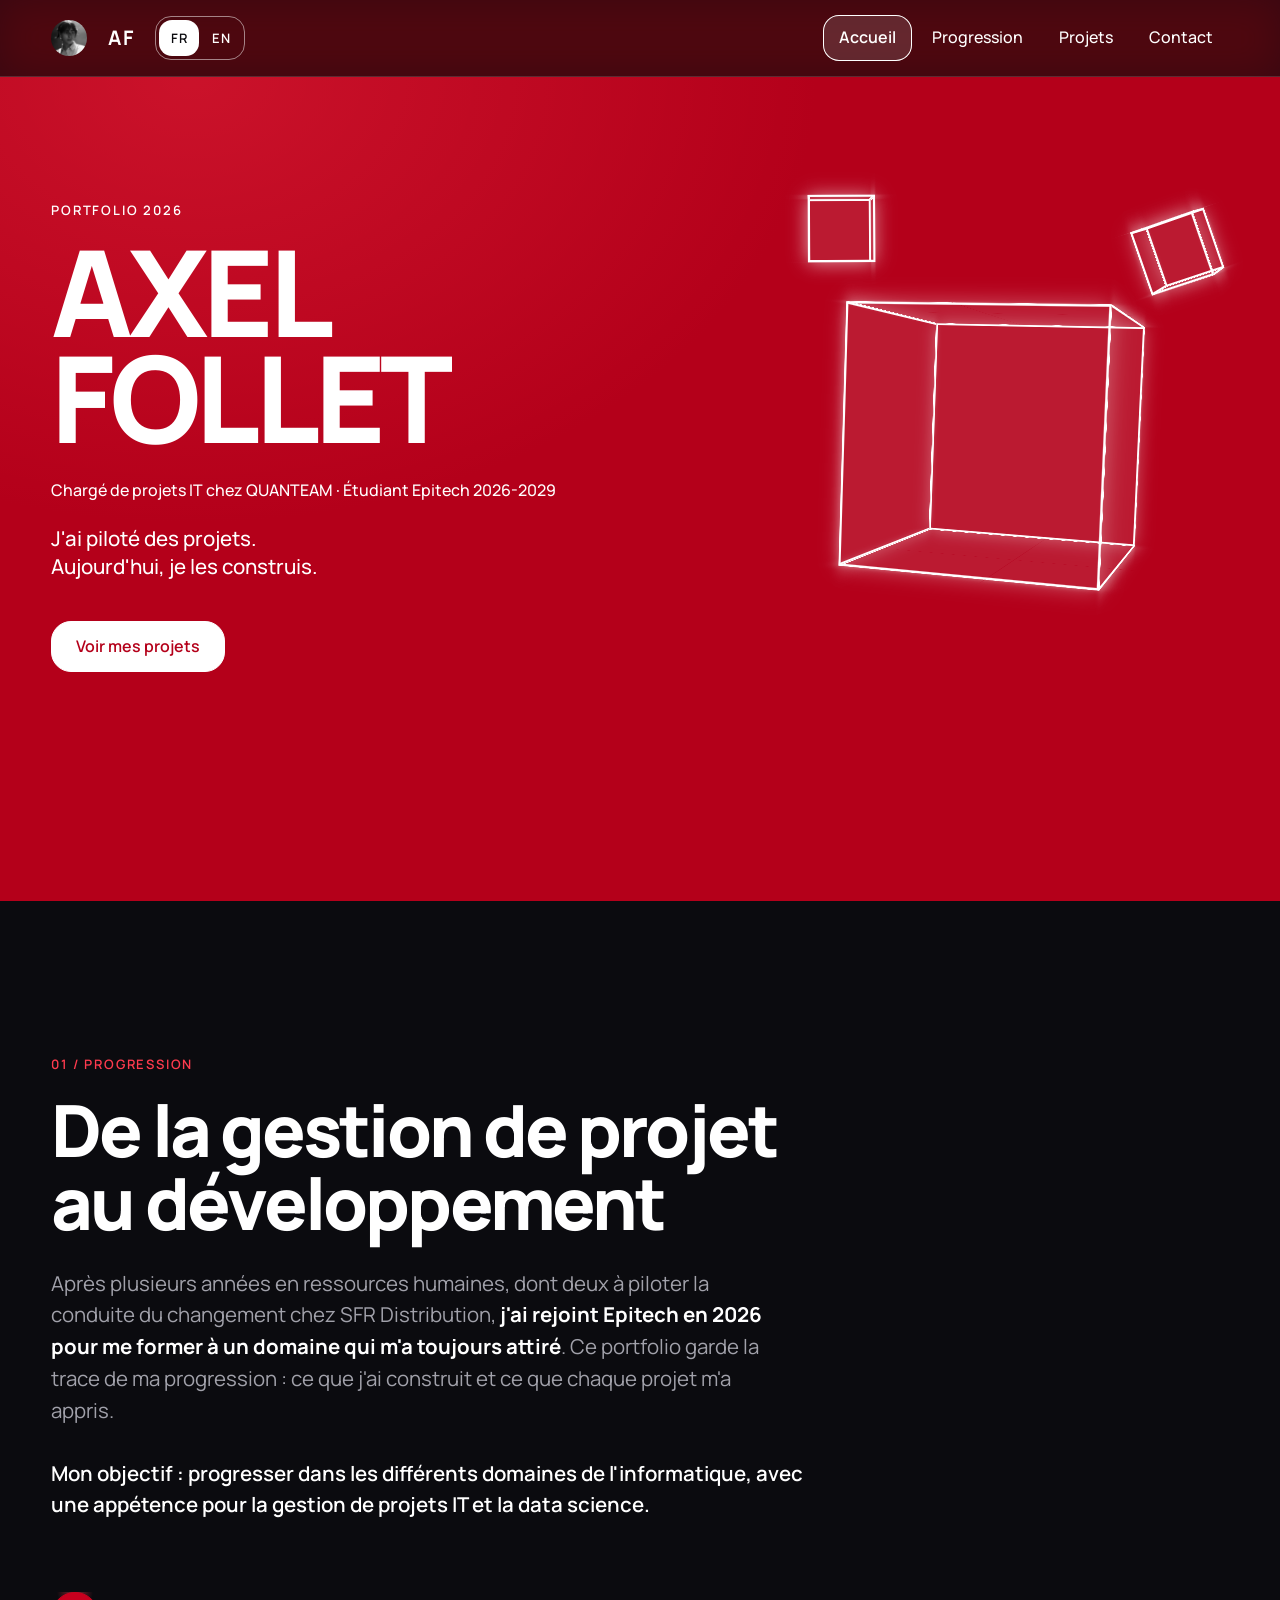
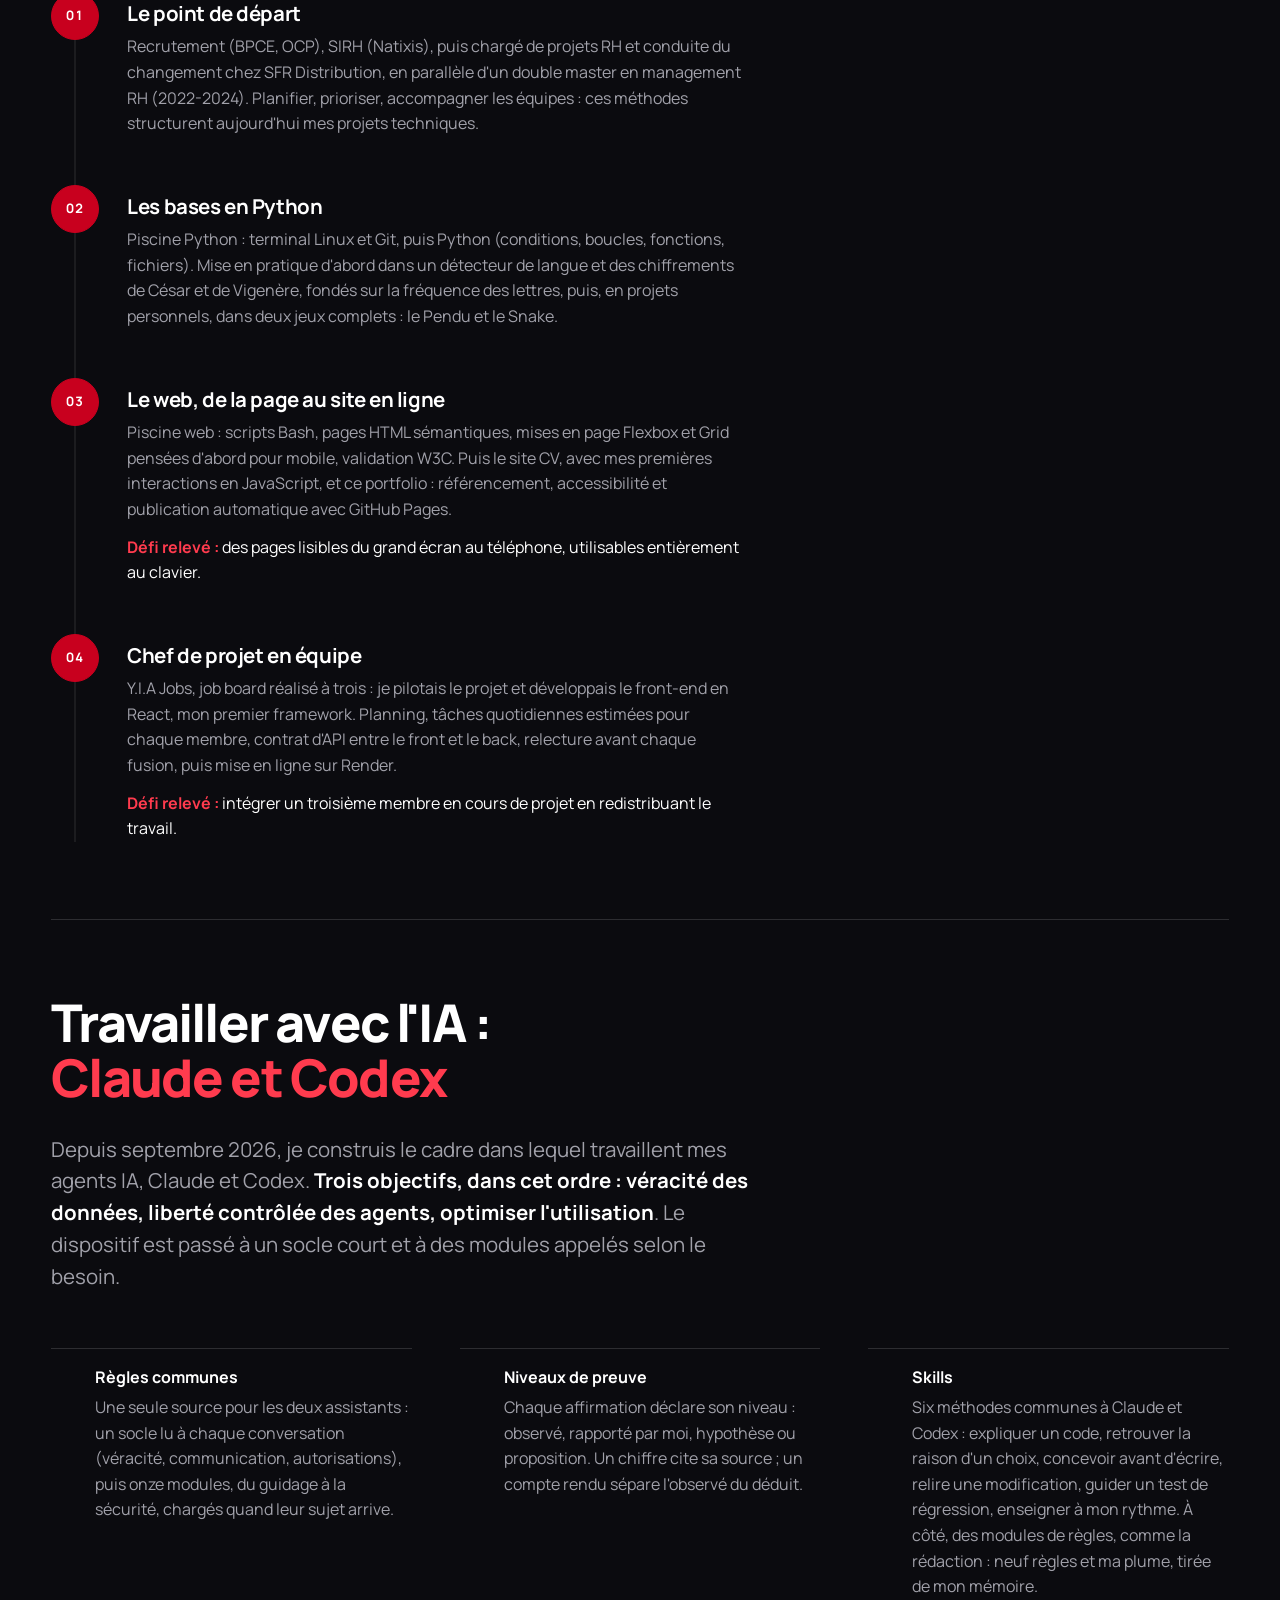
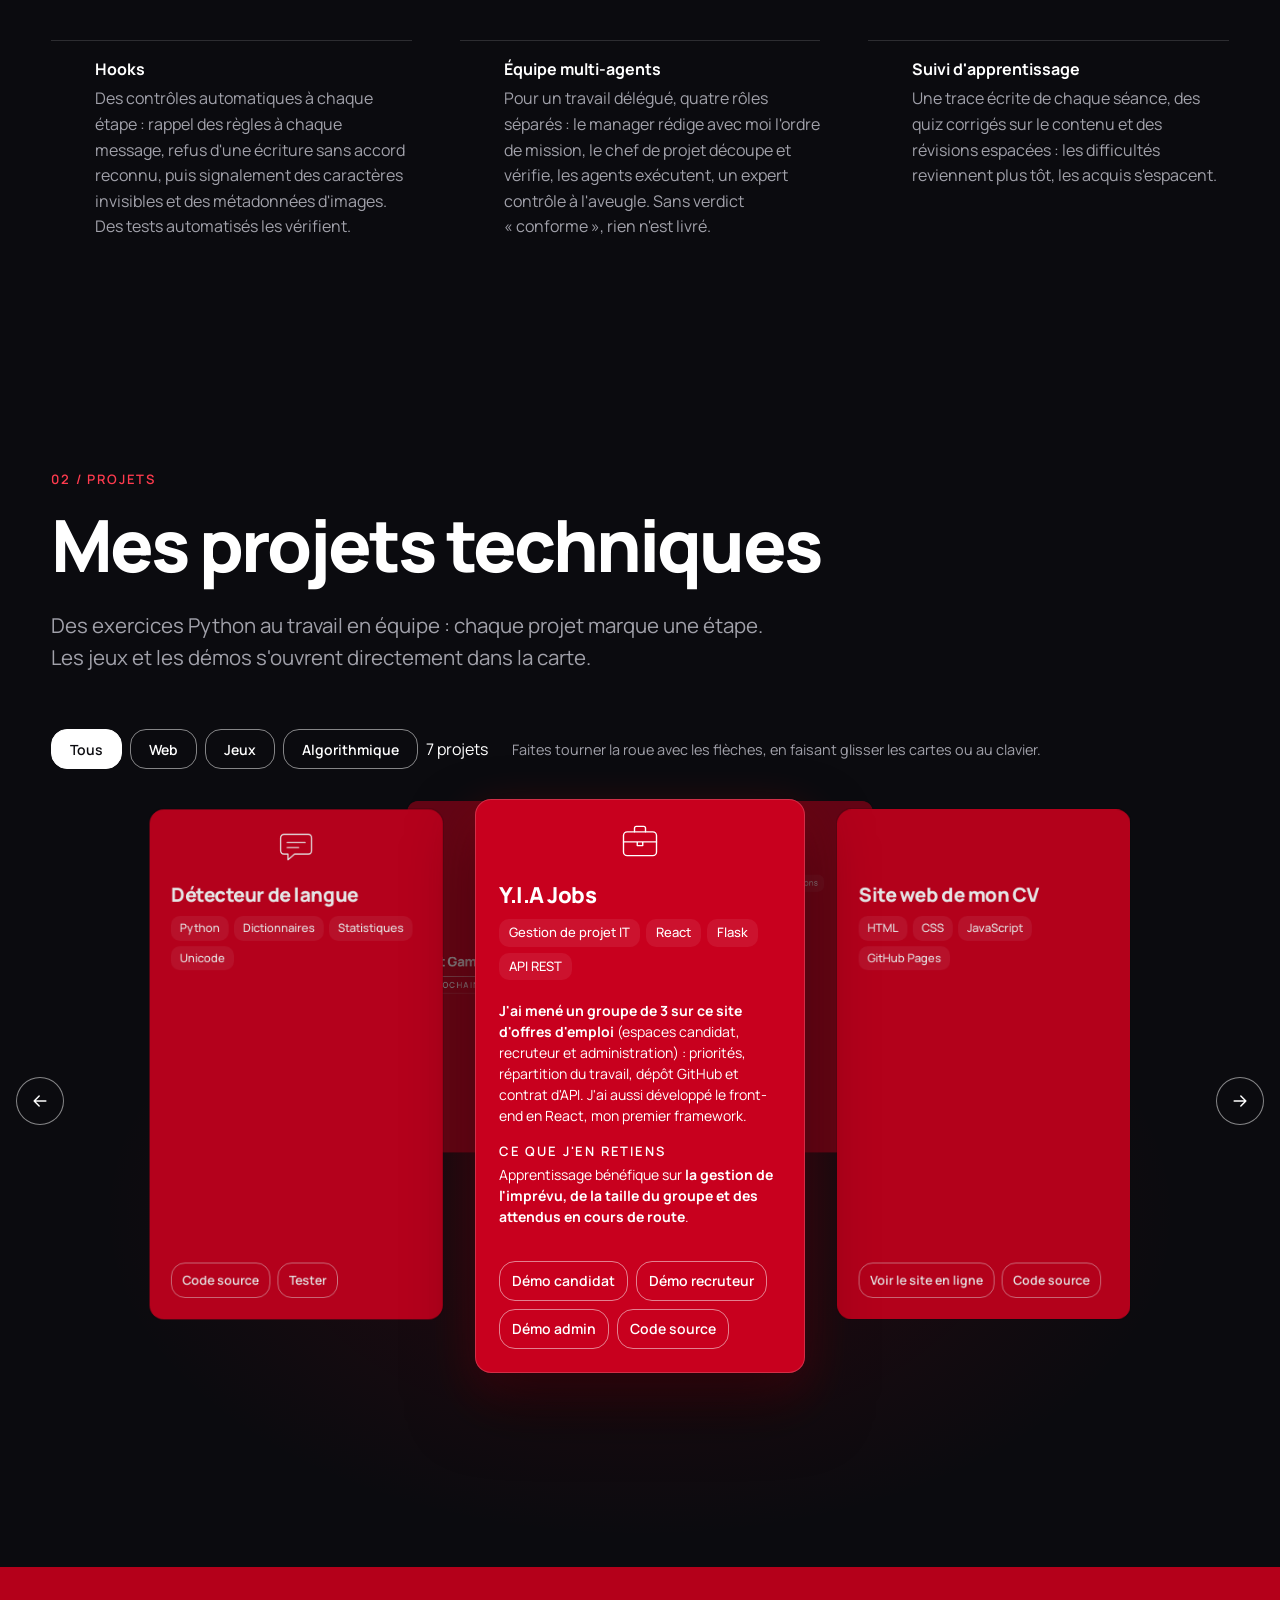
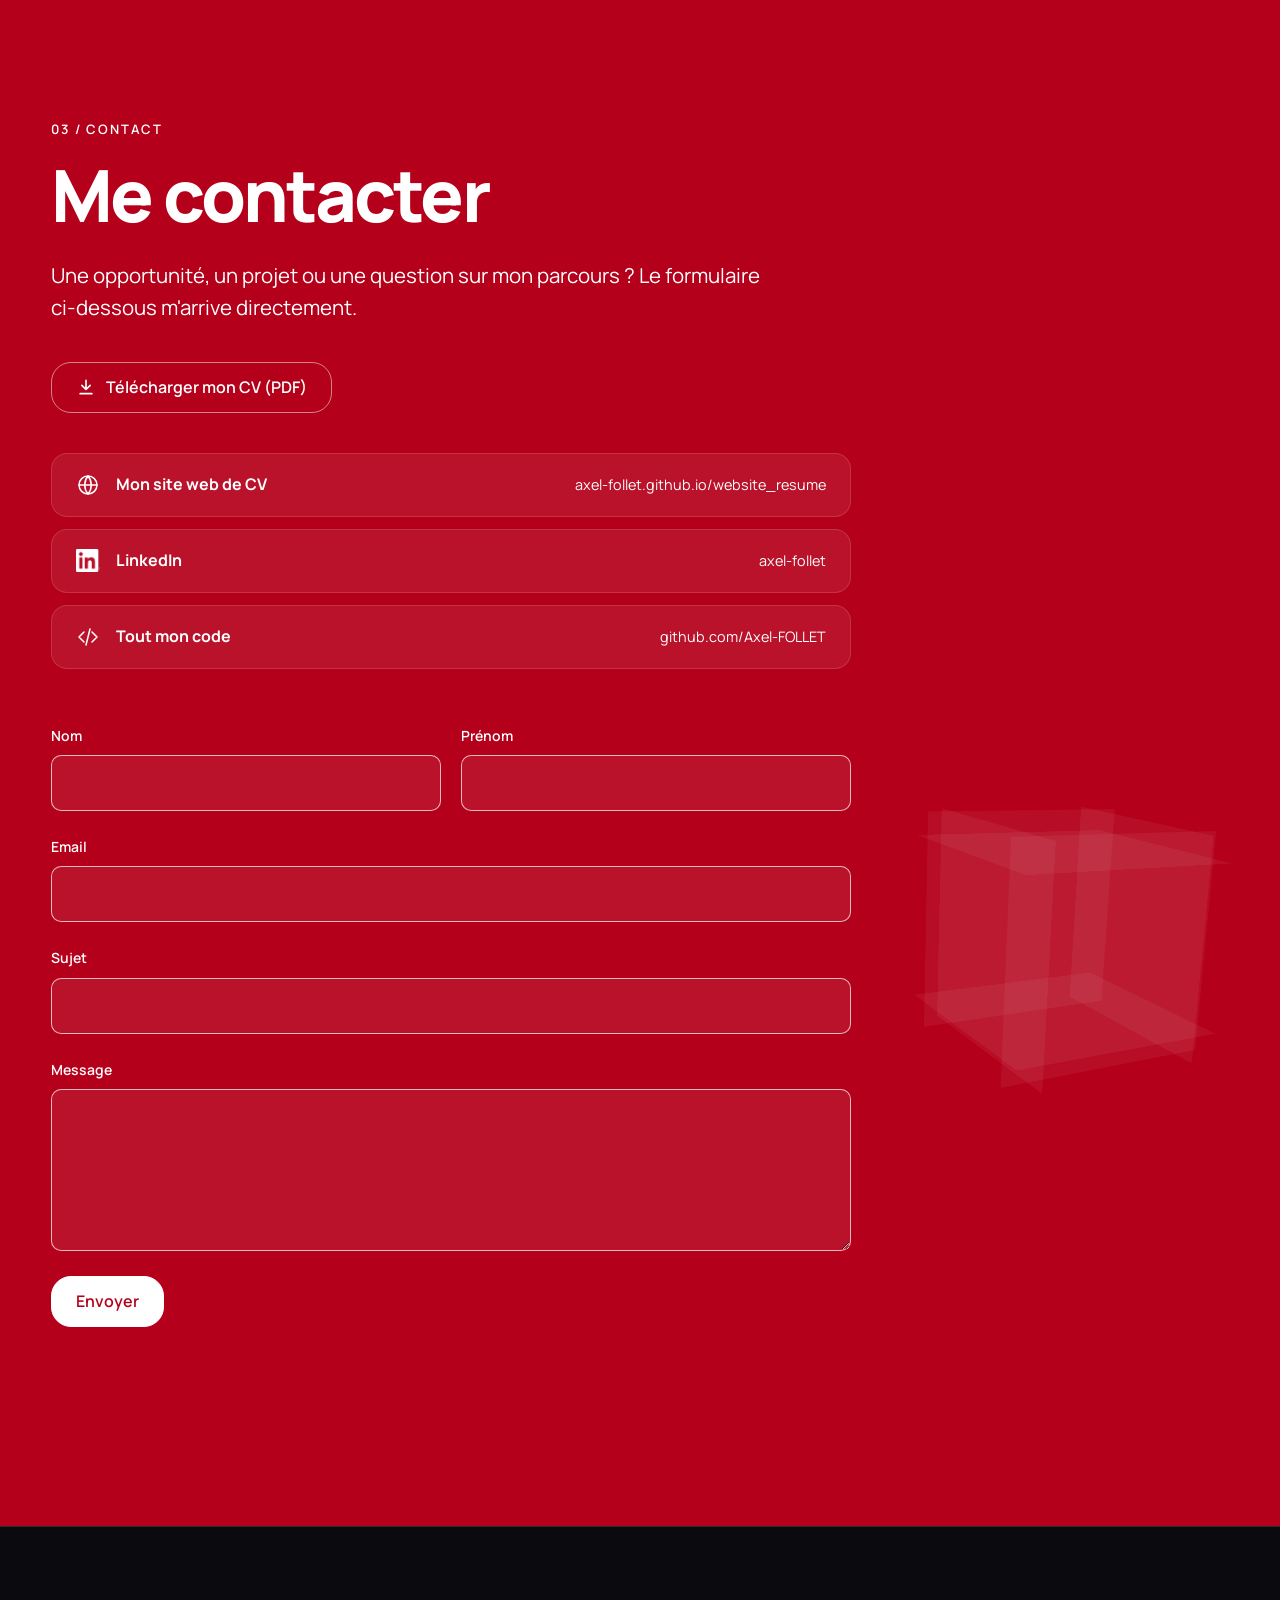
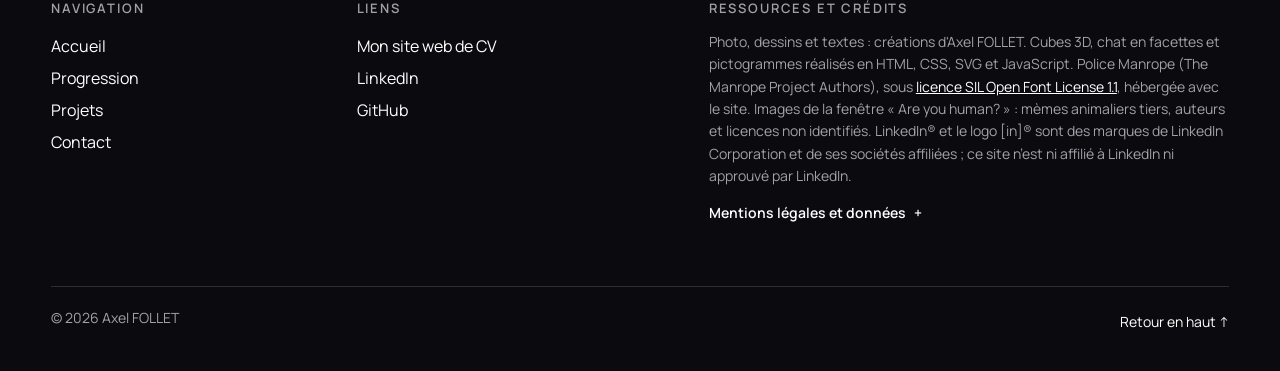
==== index.html @ 0bdb8372 "portfolio v3.0" ====
<!doctype html>
<html lang="fr">

<head>
    <meta charset="UTF-8">
    <meta name="viewport" content="width=device-width, initial-scale=1.0">

    <title>Axel FOLLET — Chargé de projets IT | Portfolio</title>
    <meta name="description" content="Portfolio d'Axel FOLLET : parcours et progression, projets web, Python et IA, du pilotage de projets RH à l'informatique.">
    <meta name="author" content="Axel FOLLET">
    <link rel="icon" href="assets/images/favicon.svg" type="image/svg+xml">

    <!-- Référencement : page canonique et version dans l'autre langue -->
    <link rel="canonical" href="https://axel-follet.github.io/portfolio/index.html">
    <link rel="alternate" hreflang="fr" href="https://axel-follet.github.io/portfolio/index.html">
    <link rel="alternate" hreflang="en" href="https://axel-follet.github.io/portfolio/index-en.html">
    <link rel="alternate" hreflang="x-default" href="https://axel-follet.github.io/portfolio/index.html">

    <!-- Aperçu lors du partage du lien -->
    <meta property="og:type" content="website">
    <meta property="og:locale" content="fr_FR">
    <meta property="og:locale:alternate" content="en_GB">
    <meta property="og:title" content="Axel FOLLET — Chargé de projets IT | Portfolio">
    <meta property="og:description" content="Portfolio d'Axel FOLLET : parcours et progression, projets web, Python et IA, du pilotage de projets RH à l'informatique.">
    <meta property="og:url" content="https://axel-follet.github.io/portfolio/index.html">
    <meta property="og:image" content="https://axel-follet.github.io/portfolio/assets/images/share.png">
    <meta property="og:image:width" content="1200">
    <meta property="og:image:height" content="630">
    <meta property="og:image:alt" content="Portfolio d'Axel FOLLET : J'ai piloté des projets. Aujourd'hui, je les construis.">
    <meta name="twitter:card" content="summary_large_image">

    <!-- Police chargée dès le début : le texte s'affiche sans changer de police -->
    <link rel="preload" href="assets/fonts/manrope-latin.woff2" as="font" type="font/woff2" crossorigin>

    <!-- Versions CSS : recharge les styles modifiés après publication. -->
    <link rel="stylesheet" href="css/base.css?v=d128e4aae9d1">
    <link rel="stylesheet" href="css/navigation.css?v=2cafec23310e">
    <link rel="stylesheet" href="css/sections.css?v=56ab01a1de2c">
    <link rel="stylesheet" href="css/buttons.css?v=48b832948220">
    <link rel="stylesheet" href="css/home.css?v=95509b08fd6b">
    <link rel="stylesheet" href="css/cubes.css?v=cde2ce89c339">
    <link rel="stylesheet" href="css/projects.css?v=9bc44baaa8b8">
    <link rel="stylesheet" href="css/career.css?v=3ec9e270a47f">
    <link rel="stylesheet" href="css/contact.css?v=e16e9e6b606c">
    <link rel="stylesheet" href="css/footer.css?v=cd8a787b00be">
    <link rel="stylesheet" href="css/responsive.css?v=843c3a644ab2">
    <link rel="stylesheet" href="css/human-check.css?v=ea8044b8f736">
    <!-- blocking="render" : la page ne s'affiche qu'une fois le script exécuté, cubes compris.
         Le fondu entre pages part ainsi d'une page complète au lieu de la voir se construire. -->
    <!-- Modules importés par main.js, demandés tous ensemble : sans cette liste, le navigateur les découvre
         niveau par niveau (main.js, puis ses imports, puis les leurs) et l'affichage attend d'autant plus. -->
    <link rel="modulepreload" href="js/modules/navigation.js">
    <link rel="modulepreload" href="js/modules/navigation-menu.js">
    <link rel="modulepreload" href="js/modules/reveal.js">
    <link rel="modulepreload" href="js/modules/contact.js">
    <link rel="modulepreload" href="js/modules/human-check.js">
    <link rel="modulepreload" href="js/modules/cubes/init-cubes.js">
    <link rel="modulepreload" href="js/modules/cubes/create-cube.js">
    <link rel="modulepreload" href="js/modules/cubes/update-cube.js">
    <link rel="modulepreload" href="js/modules/cubes/drag-cube.js">
    <link rel="modulepreload" href="js/modules/cat.js">
    <link rel="modulepreload" href="js/modules/timeline.js">
    <link rel="modulepreload" href="js/modules/project-showcase.js">
    <link rel="modulepreload" href="js/modules/project-filter.js">
    <link rel="modulepreload" href="js/modules/project-demos.js">
    <link rel="modulepreload" href="js/tools/language-detector.js">
    <link rel="modulepreload" href="js/tools/ciphers.js">
    <link rel="modulepreload" href="js/tools/letter-frequencies.js">
    <script type="module" src="js/main.js" blocking="render"></script>
    <script type="application/ld+json">
    {
        "@context": "https://schema.org",
        "@type": "Person",
        "name": "Axel FOLLET",
        "jobTitle": "Chargé de projets IT",
        "url": "https://axel-follet.github.io/portfolio/index.html",
        "sameAs": ["https://www.linkedin.com/in/axel-follet/", "https://github.com/Axel-FOLLET"]
    }
    </script>
</head>

<body class="page" id="top">

    <!-- Lien pour aller directement au contenu (clavier) -->
    <a class="skip-link" href="#main">Aller au contenu</a>


    <!-- -------------------- NAVIGATION -------------------- -->

    <header class="header">

        <nav class="header__nav" aria-label="Navigation principale">

            <button
                class="header__toggle"
                id="menu-toggle"
                type="button"
                aria-label="Ouvrir le menu de navigation"
                aria-expanded="false"
                aria-controls="menu-links"
            >
                <span class="header__toggle-icon" aria-hidden="true"><span></span><span></span><span></span></span>
            </button>

            <!-- Identité : photo + initiales + choix langue -->
            <div class="header__identity">

                <span class="header__avatar">
                    <img
                        class="header__photo"
                        src="assets/images/profile-small.png"
                        alt="Photo de profil d'Axel FOLLET" width="80" height="80"
                    >
                </span>

                <a class="header__logo" href="#top">AF</a>

                <!-- Le lien de langue garde la section affichée (navigation.js) -->
                <div class="language-switch" role="group" aria-label="Choisir la langue">
                    <span class="language-switch__option language-switch__option--active" lang="fr" aria-current="true">FR</span>
                    <a class="language-switch__option" href="index-en.html" hreflang="en" lang="en" aria-label="English">EN</a>
                </div>

            </div>


            <!-- Liens vers les sections de la page ; navigation.js marque la section affichée -->
            <span class="header__current">Accueil</span>
            <ul class="header__links" id="menu-links">
                <li>
                    <a class="header__link" href="#home" aria-current="true">Accueil</a>
                </li>
                <li>
                    <a class="header__link" href="#progression">Progression</a>
                </li>
                <li>
                    <a class="header__link" href="#projects">Projets</a>
                </li>
                <li>
                    <a class="header__link" href="#contact">Contact</a>
                </li>
            </ul>

        </nav>

    </header>


    <!-- -------------------- CONTENU PRINCIPAL -------------------- -->

    <main id="main">

        <!-- -------------------- ACCUEIL (rouge) -------------------- -->

        <section class="hero" id="home">

            <div class="hero__text">

                <p class="section__eyebrow">Portfolio 2026</p>

                <h1 class="hero__title">
                    Axel<br>
                    FOLLET
                </h1>

                <p class="hero__role">Chargé de projets IT chez QUANTEAM · Étudiant Epitech 2026-2029</p>

                <!-- Phrase d'accroche -->
                <p class="hero__catchphrase">
                    J'ai piloté des projets. Aujourd'hui, je les construis.
                </p>

                <div class="button-group">
                    <a class="button button--primary" href="#projects">Voir mes projets</a>
                </div>

            </div>


            <!-- Cubes décoratifs : on peut les faire tourner à la souris ou au doigt, ils restent hors du parcours clavier -->
            <div class="hero__visual" aria-hidden="true">
                <span class="cube cube--huge cube--white cube--hero" data-speed="14" data-phase="60"></span>
                <span class="cube cube--small cube--white cube--pos-1" data-speed="21" data-phase="70"></span>
                <span class="cube cube--small cube--white cube--pos-2" data-speed="18" data-phase="150"></span>
            </div>

        </section>


        <!-- -------------------- PROGRESSION (quasi-noir) -------------------- -->

        <section class="section section--dark" id="progression" aria-labelledby="progression-title">

            <p class="section__eyebrow">01 / Progression</p>

            <h2 class="section__title" id="progression-title">De la gestion de projet au développement</h2>

            <p class="section__intro">
                Après plusieurs années en ressources humaines, dont deux à piloter la conduite du changement chez SFR Distribution, <strong>j'ai rejoint Epitech en 2026 pour me former à un domaine qui m'a toujours attiré</strong>. Ce portfolio garde la trace de ma progression&nbsp;: ce que j'ai construit et ce que chaque projet m'a appris.
            </p>

            <p class="career__goal">
                Mon objectif&nbsp;: progresser dans les différents domaines de l'informatique, avec une appétence pour la gestion de projets IT et la data science.
            </p>

            <ol class="timeline">
                <li class="timeline__step">
                    <span class="timeline__number" aria-hidden="true">01</span>
                    <div class="timeline__content">
                        <h3 class="timeline__title">Le point de départ</h3>
                        <p class="timeline__text">Recrutement (BPCE, OCP), SIRH (Natixis), puis chargé de projets RH et conduite du changement chez SFR Distribution, en parallèle d'un double master en management RH (2022-2024). Planifier, prioriser, accompagner les équipes&nbsp;: ces méthodes structurent aujourd'hui mes projets techniques.</p>
                    </div>
                </li>
                <li class="timeline__step">
                    <span class="timeline__number" aria-hidden="true">02</span>
                    <div class="timeline__content">
                        <h3 class="timeline__title">Les bases en Python</h3>
                        <p class="timeline__text">Piscine Python&nbsp;: terminal Linux et Git, puis Python (conditions, boucles, fonctions, fichiers). Mise en pratique d'abord dans un détecteur de langue et des chiffrements de César et de Vigenère, fondés sur la fréquence des lettres, puis, en projets personnels, dans deux jeux complets&nbsp;: le Pendu et le Snake.</p>
                    </div>
                </li>
                <li class="timeline__step">
                    <span class="timeline__number" aria-hidden="true">03</span>
                    <div class="timeline__content">
                        <h3 class="timeline__title">Le web, de la page au site en ligne</h3>
                        <p class="timeline__text">Piscine web&nbsp;: scripts Bash, pages HTML sémantiques, mises en page Flexbox et Grid pensées d'abord pour mobile, validation W3C. Puis le site CV, avec mes premières interactions en JavaScript, et ce portfolio&nbsp;: référencement, accessibilité et publication automatique avec GitHub Pages.</p>
                        <p class="timeline__challenge"><strong>Défi relevé&nbsp;:</strong> des pages lisibles du grand écran au téléphone, utilisables entièrement au clavier.</p>
                    </div>
                </li>
                <li class="timeline__step">
                    <span class="timeline__number" aria-hidden="true">04</span>
                    <div class="timeline__content">
                        <h3 class="timeline__title">Chef de projet en équipe</h3>
                        <p class="timeline__text">Y.I.A Jobs, job board réalisé à trois&nbsp;: je pilotais le projet et développais le front-end en React, mon premier framework. Planning, tâches quotidiennes estimées pour chaque membre, contrat d'API entre le front et le back, relecture avant chaque fusion, puis mise en ligne sur Render.</p>
                        <p class="timeline__challenge"><strong>Défi relevé&nbsp;:</strong> intégrer un troisième membre en cours de projet en redistribuant le travail.</p>
                    </div>
                </li>
            </ol>


            <!-- Méthode de travail : ce qui a été mis en place avec les assistants IA -->
            <div class="method">

                <div class="method__head">

                    <div class="method__lead">

                        <h3 class="method__title">Travailler avec l'IA&nbsp;: <span class="method__accent">Claude et Codex</span></h3>

                        <p class="section__intro">
                            Depuis septembre 2026, je construis le cadre dans lequel travaillent mes agents IA, Claude et Codex. <strong>Trois objectifs, dans cet ordre&nbsp;: véracité des données, liberté contrôlée des agents, optimiser l'utilisation</strong>. Le dispositif est passé à un socle court et à des modules appelés selon le besoin.
                        </p>

                    </div>

                </div>

                <!-- Chaque pratique est une brique : un petit cube blanc la signale, il se fait tourner comme les autres -->
                <ul class="method__list">
                    <li class="method__item">
                        <span class="cube cube--tiny cube--white" aria-hidden="true" data-speed="10" data-phase="0"></span>
                        <h4 class="method__name">Règles communes</h4>
                        <p class="method__text">Une seule source pour les deux assistants&nbsp;: un socle lu à chaque conversation (véracité, communication, autorisations), puis onze modules, du guidage à la sécurité, chargés quand leur sujet arrive.</p>
                    </li>
                    <li class="method__item">
                        <span class="cube cube--tiny cube--white" aria-hidden="true" data-speed="11" data-phase="40"></span>
                        <h4 class="method__name">Niveaux de preuve</h4>
                        <p class="method__text">Chaque affirmation déclare son niveau&nbsp;: observé, rapporté par moi, hypothèse ou proposition. Un chiffre cite sa source&nbsp;; un compte rendu sépare l'observé du déduit.</p>
                    </li>
                    <li class="method__item">
                        <span class="cube cube--tiny cube--white" aria-hidden="true" data-speed="12" data-phase="80"></span>
                        <h4 class="method__name">Skills</h4>
                        <p class="method__text">Six méthodes communes à Claude et Codex&nbsp;: expliquer un code, retrouver la raison d'un choix, concevoir avant d'écrire, relire une modification, guider un test de régression, enseigner à mon rythme. À côté, des modules de règles, comme la rédaction&nbsp;: neuf règles et ma plume, tirée de mon mémoire.</p>
                    </li>
                    <li class="method__item">
                        <span class="cube cube--tiny cube--white" aria-hidden="true" data-speed="10" data-phase="120"></span>
                        <h4 class="method__name">Hooks</h4>
                        <p class="method__text">Des contrôles automatiques à chaque étape&nbsp;: rappel des règles à chaque message, refus d'une écriture sans accord reconnu, puis signalement des caractères invisibles et des métadonnées d'images. Des tests automatisés les vérifient.</p>
                    </li>
                    <li class="method__item">
                        <span class="cube cube--tiny cube--white" aria-hidden="true" data-speed="11" data-phase="160"></span>
                        <h4 class="method__name">Équipe multi-agents</h4>
                        <p class="method__text">Pour un travail délégué, quatre rôles séparés&nbsp;: le manager rédige avec moi l'ordre de mission, le chef de projet découpe et vérifie, les agents exécutent, un expert contrôle à l'aveugle. Sans verdict «&nbsp;conforme&nbsp;», rien n'est livré.</p>
                    </li>
                    <li class="method__item">
                        <span class="cube cube--tiny cube--white" aria-hidden="true" data-speed="12" data-phase="320"></span>
                        <h4 class="method__name">Suivi d'apprentissage</h4>
                        <p class="method__text">Une trace écrite de chaque séance, des quiz corrigés sur le contenu et des révisions espacées&nbsp;: les difficultés reviennent plus tôt, les acquis s'espacent.</p>
                    </li>
                </ul>

            </div>

        </section>


        <!-- -------------------- PROJETS (quasi-noir, cartes rouges) -------------------- -->

        <section class="section section--dark" id="projects" aria-labelledby="projects-title">

            <p class="section__eyebrow">02 / Projets</p>

            <h2 class="section__title" id="projects-title">Mes projets techniques</h2>

            <p class="section__intro">
                Des exercices Python au travail en équipe&nbsp;: chaque projet marque une étape. Les jeux et les démos s'ouvrent directement dans la carte.
            </p>


            <div class="showcase" data-label-prev="Projet précédent" data-label-next="Projet suivant" data-label-hint="Faites tourner la roue avec les flèches, en faisant glisser les cartes ou au clavier." data-label-hint-touch="Balayez pour faire tourner la roue des projets">

                <!-- Flèches, consigne et filtres ajoutés par project-showcase.js ; sans script, les cartes restent dans une bande qui défile. -->

                <!--
                    POUR AJOUTER UN PROJET : copier un bloc <article class="project-card"> à sa place dans la roue.
                    data-domain range la carte dans un ou plusieurs domaines (web, games, algorithms)&nbsp;:
                    project-filter.js en tire les filtres. Le récit (project-card__story) s'affiche sur la carte du centre.
                    data-slug, identique en français et en anglais, donne l'adresse de la carte : index.html#projects/snake.
                -->
                <div class="showcase__track" role="region" aria-label="Projets">

                    <article class="project-card" data-slug="yia-jobs" data-domain="web">

                        <div class="project-card__main">

                            <div class="project-card__media">
                                <!-- Pictogramme : mallette -->
                                <svg class="project-card__icon" viewBox="0 0 48 48" aria-hidden="true">
                                    <rect x="6" y="14" width="36" height="26" rx="4"/>
                                    <path d="M18 14v-4a2 2 0 0 1 2-2h8a2 2 0 0 1 2 2v4M6 25h36M21 25v4h6v-4"/>
                                </svg>
                            </div>

                            <div class="project-card__body">

                                <h3 class="project-card__title">Y.I.A Jobs</h3>

                                <ul class="project-card__tags" aria-label="Compétences et technologies">
                                    <li class="tag">Gestion de projet IT</li>
                                    <li class="tag">React</li>
                                    <li class="tag">Flask</li>
                                    <li class="tag">API REST</li>
                                </ul>

                                <div class="project-card__story">
                                    <p class="project-card__text"><strong>J'ai mené un groupe de 3 sur ce site d'offres d'emploi</strong> (espaces candidat, recruteur et administration)&nbsp;: priorités, répartition du travail, dépôt GitHub et contrat d'API. J'ai aussi développé le front-end en React, mon premier framework.</p>
                                    <p class="project-card__label">Ce que j'en retiens</p>
                                    <p class="project-card__text">Apprentissage bénéfique sur <strong>la gestion de l'imprévu, de la taille du groupe et des attendus en cours de route</strong>.</p>
                                </div>

                                <div class="project-card__actions">
                                    <a class="button" href="https://yia-jobs.onrender.com/api/demo/login?role=candidat&amp;lang=fr" target="_blank" rel="noopener noreferrer">Démo candidat</a>
                                    <a class="button" href="https://yia-jobs.onrender.com/api/demo/login?role=recruteur&amp;lang=fr" target="_blank" rel="noopener noreferrer">Démo recruteur</a>
                                    <a class="button" href="https://yia-jobs.onrender.com/api/demo/login?role=admin&amp;lang=fr" target="_blank" rel="noopener noreferrer">Démo admin</a>
                                    <a class="button" href="https://github.com/Axel-FOLLET/jobBoard" target="_blank" rel="noopener noreferrer">Code source</a>
                                </div>

                            </div>

                        </div>

                    </article>

                    <article class="project-card" data-slug="site-cv" data-domain="web">

                        <div class="project-card__main">

                            <div class="project-card__media">
                                <!-- Cube 3D, l'emblème du site CV : il tourne et s'attrape comme les autres -->
                                <span class="cube cube--card cube--white" aria-hidden="true" data-speed="12" data-phase="30"></span>
                            </div>

                            <div class="project-card__body">

                                <h3 class="project-card__title">Site web de mon CV</h3>

                                <ul class="project-card__tags" aria-label="Compétences et technologies">
                                    <li class="tag">HTML</li>
                                    <li class="tag">CSS</li>
                                    <li class="tag">JavaScript</li>
                                    <li class="tag">GitHub Pages</li>
                                </ul>

                                <div class="project-card__story">
                                    <p class="project-card__text">Projet de la piscine web Epitech, sans framework&nbsp;: <strong>présenter mon passage des RH à l'informatique</strong> sur un site responsive, interactif et bilingue, avec un formulaire de contact fonctionnel.</p>
                                    <p class="project-card__label">Ce que j'en retiens</p>
                                    <p class="project-card__text">Un fichier par responsabilité (menu, cubes, formulaire, jeux) m'a appris comment les parties échangent. Face à un bug, <strong>je corrige la cause plutôt que le symptôme</strong>, sans effet de bord sur le reste du site.</p>
                                </div>

                                <div class="project-card__actions">
                                    <a class="button" href="https://axel-follet.github.io/website_resume/" target="_blank" rel="noopener noreferrer">Voir le site en ligne</a>
                                    <a class="button" href="https://github.com/Axel-FOLLET/website_resume" target="_blank" rel="noopener noreferrer">Code source</a>
                                </div>

                            </div>

                        </div>

                    </article>

                    <article class="project-card" data-slug="snake" data-domain="games">

                        <div class="project-card__main">

                            <div class="project-card__media">
                                <!-- Pictogramme : serpent en cases et sa pomme -->
                                <svg class="project-card__icon" viewBox="0 0 48 48" aria-hidden="true">
                                    <path d="M5 29h24v-16h8v8"/>
                                    <path d="M5 37h32v-8"/>
                                    <path d="M5 29v8M13 29v8M21 29v8M29 21h8M29 13v16"/>
                                    <path d="M33 16.5h.01"/>
                                    <circle cx="14" cy="15" r="4"/>
                                    <path d="M14 11c0-2 1-3 3-3.5"/>
                                </svg>
                            </div>

                            <div class="project-card__body">

                                <h3 class="project-card__title">Jeu du Snake</h3>

                                <ul class="project-card__tags" aria-label="Compétences et technologies">
                                    <li class="tag">Python</li>
                                    <li class="tag">Pygame</li>
                                    <li class="tag">Collisions</li>
                                    <li class="tag">Organisation en modules</li>
                                </ul>

                                <div class="project-card__story">
                                    <p class="project-card__text"><strong>Un Snake complet, en projet personnel après le Pendu</strong>&nbsp;: déplacements au clavier, collisions, pommes, score et effets visuels. La version jouable ici est adaptée en JavaScript.</p>
                                    <p class="project-card__label">Ce que j'en retiens</p>
                                    <p class="project-card__text"><strong>Le temps réel impose de séparer la boucle de jeu, l'affichage et les règles</strong>. Découpé en modules (serpent, pomme, collisions, score), le code se corrige règle par règle, sans toucher au reste.</p>
                                </div>

                                <div class="project-card__actions">
                                    <a class="button" href="https://github.com/Axel-FOLLET/Axou/tree/main/jeux/jeu_du_snake" target="_blank" rel="noopener noreferrer">Code source</a>
                                    <button class="button project-card__toggle project-card__toggle--game" type="button" aria-expanded="false" aria-controls="stage-snake" data-label-open="Jouer" data-label-close="Fermer le jeu">Jouer</button>
                                </div>

                            </div>

                        </div>

                        <!-- Jeu : project-showcase.js charge games/snake.html dans cet espace à l'ouverture et le décharge à la fermeture. -->
                        <div class="project-card__stage project-card__stage--game" id="stage-snake" data-game="snake" data-game-title="Jeu du Snake jouable" hidden></div>

                    </article>

                    <article class="project-card" data-slug="pendu" data-domain="games">

                        <div class="project-card__main">

                            <div class="project-card__media">
                                <!-- Pictogramme : potence et pendu -->
                                <svg class="project-card__icon" viewBox="0 0 48 48" aria-hidden="true">
                                    <path d="M6 43h22M13 43V5h20v6"/>
                                    <circle cx="33" cy="15" r="4"/>
                                    <path d="M33 19v11M33 22l-5 5M33 22l5 5M33 30l-4 8M33 30l4 8"/>
                                </svg>
                            </div>

                            <div class="project-card__body">

                                <h3 class="project-card__title">Jeu du Pendu</h3>

                                <ul class="project-card__tags" aria-label="Compétences et technologies">
                                    <li class="tag">Python</li>
                                    <li class="tag">Pygame</li>
                                    <li class="tag">Fonctions</li>
                                    <li class="tag">Lecture de fichiers</li>
                                </ul>

                                <div class="project-card__story">
                                    <p class="project-card__text"><strong>Mon premier projet personnel et mon premier programme complet</strong>&nbsp;: tirage d'un mot, saisie des lettres, gestion des erreurs et sauvegarde du meilleur score.</p>
                                    <p class="project-card__label">Ce que j'en retiens</p>
                                    <p class="project-card__text">Lire des mots dans un fichier et anticiper les saisies invalides. <strong>Je l'ai repris une fois Pygame maîtrisé</strong> pour en faire un jeu concret, avec une vraie interface graphique.</p>
                                </div>

                                <div class="project-card__actions">
                                    <a class="button" href="https://github.com/Axel-FOLLET/Axou/tree/main/jeux/jeu_du_pendu" target="_blank" rel="noopener noreferrer">Code source</a>
                                    <button class="button project-card__toggle project-card__toggle--game" type="button" aria-expanded="false" aria-controls="stage-pendu" data-label-open="Jouer" data-label-close="Fermer le jeu">Jouer</button>
                                </div>

                            </div>

                        </div>

                        <div class="project-card__stage project-card__stage--game" id="stage-pendu" data-game="pendu" data-game-title="Jeu du Pendu jouable" hidden></div>

                    </article>

                    <!-- Prochain projet, en teasing : ni lien ni bouton avant sa publication. -->
                    <article class="project-card" data-slug="cat-game" data-domain="games">

                        <div class="project-card__main">

                            <div class="project-card__media project-card__media--large">
                                <span class="cat-figure" role="img" aria-label="Chat assis, dessiné en facettes"></span>
                            </div>

                            <div class="project-card__body">

                                <h3 class="project-card__title">Cat Game</h3>

                                <p class="project-card__badge">Prochainement</p>

                                <div class="project-card__story">
                                    <p class="project-card__text"><strong>Un jeu dans le navigateur, autour d'un chat</strong>.</p>
                                    <p class="project-card__label">Où en est-il&nbsp;?</p>
                                    <p class="project-card__text"><strong>En cours de développement</strong>. Le code source et la version jouable seront publiés à la sortie du jeu.</p>
                                </div>

                            </div>

                        </div>

                    </article>

                    <article class="project-card" data-slug="cesar-vigenere" data-domain="algorithms">

                        <div class="project-card__main">

                            <div class="project-card__media">
                                <!-- Pictogramme : clé -->
                                <svg class="project-card__icon" viewBox="0 0 48 48" aria-hidden="true">
                                    <circle cx="15" cy="24" r="8"/>
                                    <path d="M23 24h19M36 24v6M41 24v5"/>
                                </svg>
                            </div>

                            <div class="project-card__body">

                                <h3 class="project-card__title">Chiffrements de César et de Vigenère</h3>

                                <ul class="project-card__tags" aria-label="Compétences et technologies">
                                    <li class="tag">Python</li>
                                    <li class="tag">Algorithmique</li>
                                    <li class="tag">Chaînes de caractères</li>
                                    <li class="tag">Analyse de fréquences</li>
                                </ul>

                                <div class="project-card__story">
                                    <p class="project-card__text">Exercice de la piscine Python&nbsp;: chiffrer et déchiffrer avec César (décalage fixe) et Vigenère (décalage donné par un mot-clé), puis <strong>retrouver seul la clé d'un César</strong>.</p>
                                    <p class="project-card__label">Ce que j'en retiens</p>
                                    <p class="project-card__text">Le modulo fait boucler l'alphabet et une seule fonction sert à chiffrer et à déchiffrer. Pour casser César, <strong>j'essaie les 26 clés et garde le texte le plus proche du français</strong>, comme dans le détecteur de langue.</p>
                                </div>

                                <div class="project-card__actions">
                                    <a class="button" href="https://github.com/Axel-FOLLET/Axou/tree/main/piscine_python/chiffrement" target="_blank" rel="noopener noreferrer">Code source</a>
                                    <button class="button project-card__toggle" type="button" aria-expanded="false" aria-controls="demo-cipher" data-label-open="Tester" data-label-close="Masquer la démo">Tester</button>
                                </div>

                            </div>

                        </div>

                        <!-- Démo : project-demos.js recalcule le résultat à chaque saisie -->
                        <div class="project-card__stage demo demo--cipher" id="demo-cipher" hidden>

                            <div class="form__row">
                                <div class="form__field">
                                    <label class="form__label" for="cipher-method">Méthode</label>
                                    <select class="form__input demo__select" id="cipher-method" data-cipher-method>
                                        <option value="caesar">César</option>
                                        <option value="vigenere">Vigenère</option>
                                    </select>
                                </div>
                                <div class="form__field">
                                    <label class="form__label" for="cipher-direction">Opération</label>
                                    <select class="form__input demo__select" id="cipher-direction" data-cipher-direction>
                                        <option value="1">Chiffrer</option>
                                        <option value="-1">Déchiffrer</option>
                                    </select>
                                </div>
                                <div class="form__field">
                                    <label class="form__label" for="cipher-key">Clé</label>
                                    <input class="form__input" id="cipher-key" type="text" value="3" autocomplete="off" spellcheck="false" aria-describedby="cipher-key-hint cipher-key-error" data-cipher-key>
                                    <p class="demo__hint" id="cipher-key-hint" data-cipher-hint></p>
                                    <p class="form__error" id="cipher-key-error" aria-live="polite" data-cipher-error></p>
                                </div>
                            </div>

                            <div class="form__field">
                                <label class="form__label" for="cipher-text">Texte</label>
                                <textarea class="form__input form__input--area demo__input" id="cipher-text" rows="3">Rendez-vous demain à la bibliothèque, près de la fenêtre.</textarea>
                            </div>

                            <div class="form__field">
                                <label class="form__label" for="cipher-result">Résultat</label>
                                <output class="demo__output" id="cipher-result" for="cipher-method cipher-direction cipher-key cipher-text"></output>
                            </div>

                            <p class="demo__note" id="cipher-message" aria-live="polite"></p>

                            <div class="demo__actions">
                                <button class="button" type="button" data-cipher-swap>Repartir du résultat</button>
                                <button class="button" type="button" data-cipher-crack hidden>Trouver la clé</button>
                            </div>

                        </div>

                    </article>

                    <article class="project-card" data-slug="detecteur-langue" data-domain="algorithms">

                        <div class="project-card__main">

                            <div class="project-card__media">
                                <!-- Pictogramme : bulle de dialogue -->
                                <svg class="project-card__icon" viewBox="0 0 48 48" aria-hidden="true">
                                    <path d="M9 9h30a4 4 0 0 1 4 4v16a4 4 0 0 1-4 4H22l-8 7v-7H9a4 4 0 0 1-4-4V13a4 4 0 0 1 4-4z"/>
                                    <path d="M13 19h22M13 25h14"/>
                                </svg>
                            </div>

                            <div class="project-card__body">

                                <h3 class="project-card__title">Détecteur de langue</h3>

                                <ul class="project-card__tags" aria-label="Compétences et technologies">
                                    <li class="tag">Python</li>
                                    <li class="tag">Dictionnaires</li>
                                    <li class="tag">Statistiques</li>
                                    <li class="tag">Unicode</li>
                                </ul>

                                <div class="project-card__story">
                                    <p class="project-card__text">Exercice de la piscine Python&nbsp;: <strong>reconnaître la langue d'un texte parmi dix</strong> en comparant la fréquence de ses lettres à celle de chaque langue. La démo reprend le programme, porté en JavaScript.</p>
                                    <p class="project-card__label">Ce que j'en retiens</p>
                                    <p class="project-card__text"><strong>Une méthode statistique a besoin de volume</strong>&nbsp;: fiable dès deux phrases, elle hésite sur quelques mots. Les accents faussaient aussi le comptage&nbsp;; je les ramène à leur lettre de base avant l'analyse.</p>
                                </div>

                                <div class="project-card__actions">
                                    <a class="button" href="https://github.com/Axel-FOLLET/Axou/tree/main/piscine_python/detecteur_de_langue" target="_blank" rel="noopener noreferrer">Code source</a>
                                    <button class="button project-card__toggle" type="button" aria-expanded="false" aria-controls="demo-language" data-label-open="Tester" data-label-close="Masquer la démo">Tester</button>
                                </div>

                            </div>

                        </div>

                        <!-- Démo : project-demos.js recalcule le classement à chaque saisie -->
                        <div class="project-card__stage demo demo--language" id="demo-language" hidden>

                            <div class="form__field">
                                <label class="form__label" for="language-text">Texte à analyser</label>
                                <textarea class="form__input form__input--area demo__input" id="language-text" rows="4" placeholder="Quelques phrases en français, anglais, espagnol, portugais, italien, allemand, néerlandais, suédois, polonais ou turc."></textarea>
                                <p class="demo__hint">Au moins 80 lettres pour un résultat fiable&nbsp;: la méthode repose sur des statistiques.</p>
                            </div>

                            <p class="demo__verdict" aria-live="polite"></p>
                            <ol class="demo__ranking"></ol>
                            <p class="demo__note"></p>

                            <div class="demo__actions">
                                <button class="button demo__example" type="button">Charger un exemple</button>
                            </div>

                        </div>

                    </article>

                </div>

            </div>

        </section>


        <!-- -------------------- CONTACT (rouge) -------------------- -->

        <section class="section" id="contact" aria-labelledby="contact-title">

            <p class="section__eyebrow">03 / Contact</p>

            <h2 class="section__title" id="contact-title">Me contacter</h2>

            <p class="section__intro">
                Une opportunité, un projet ou une question sur mon parcours&nbsp;? Le formulaire ci-dessous m'arrive directement.
            </p>

            <a class="button contact__resume" href="assets/CV_Axel_FOLLET_FR.pdf" download="CV_Axel_FOLLET_FR.pdf">
                <!-- Pictogramme : flèche de téléchargement -->
                <svg class="contact__resume-icon" viewBox="0 0 24 24" aria-hidden="true">
                    <path d="M12 4v11M7 10l5 5 5-5M5 20h14"/>
                </svg>
                Télécharger mon CV (PDF)
            </a>

            <!-- -------------------- LIENS -------------------- -->

            <ul class="link-list">

                <li>
                    <a class="link-card" href="https://axel-follet.github.io/website_resume/" target="_blank" rel="noopener noreferrer">
                        <!-- Pictogramme : globe -->
                        <svg class="link-card__icon" viewBox="0 0 24 24" aria-hidden="true">
                            <circle cx="12" cy="12" r="9"/>
                            <path d="M3 12h18M12 3a14 14 0 0 1 0 18M12 3a14 14 0 0 0 0 18"/>
                        </svg>
                        <span class="link-card__label">Mon site web de CV</span>
                        <span class="link-card__hint">axel-follet.github.io<wbr>/website_resume</span>
                    </a>
                </li>

                <li>
                    <a class="link-card" href="https://www.linkedin.com/in/axel-follet/" target="_blank" rel="noopener noreferrer">
                        <img class="link-card__icon link-card__icon--linkedin" src="assets/images/linkedin-logo.png" alt="" aria-hidden="true" width="840" height="779" loading="lazy" decoding="async">
                        <span class="link-card__label">LinkedIn</span>
                        <span class="link-card__hint">axel-follet</span>
                    </a>
                </li>

                <li>
                    <a class="link-card" href="https://github.com/Axel-FOLLET" target="_blank" rel="noopener noreferrer">
                        <!-- Pictogramme : chevrons de code -->
                        <svg class="link-card__icon" viewBox="0 0 24 24" aria-hidden="true">
                            <path d="M8 7l-5 5 5 5M16 7l5 5-5 5M14 4l-4 16"/>
                        </svg>
                        <span class="link-card__label">Tout mon code</span>
                        <span class="link-card__hint">github.com/Axel-FOLLET</span>
                    </a>
                </li>

            </ul>


            <div class="contact">

                <!-- -------------------- FORMULAIRE -------------------- -->

                <div class="contact__main">

                    <form
                        class="form"
                        id="contact-form"
                        action="https://formspree.io/f/xaenbdqw"
                        method="POST"
                        data-sending="Envoi en cours…"
                        data-success="Merci, votre message a bien été envoyé."
                        data-sent="Envoyé"
                        data-error="L'envoi a échoué. Vérifiez votre connexion puis réessayez, ou écrivez-moi sur LinkedIn."
                        data-invalid-required="Ce champ est obligatoire."
                        data-invalid-email="Adresse email invalide (exemple : nom@domaine.fr)."
                    >

                        <div class="form__row">
                            <div class="form__field">
                                <label class="form__label" for="surname">Nom</label>
                                <input class="form__input" type="text" id="surname" name="surname" autocomplete="family-name" required>
                            </div>
                            <div class="form__field">
                                <label class="form__label" for="name">Prénom</label>
                                <input class="form__input" type="text" id="name" name="name" autocomplete="given-name" required>
                            </div>
                        </div>

                        <div class="form__field">
                            <label class="form__label" for="email">Email</label>
                            <input class="form__input" type="email" id="email" name="email" autocomplete="email" required>
                        </div>

                        <div class="form__field">
                            <label class="form__label" for="subject">Sujet</label>
                            <input class="form__input" type="text" id="subject" name="subject" required>
                        </div>

                        <div class="form__field">
                            <label class="form__label" for="message">Message</label>
                            <textarea class="form__input form__input--area" id="message" name="message" rows="6" required></textarea>
                        </div>

                        <!-- Champ piège contre les robots : ne pas remplir -->
                        <input class="form__trap" type="text" name="_gotcha" tabindex="-1" autocomplete="off" aria-hidden="true">

                        <button class="button button--primary" type="submit">Envoyer</button>

                        <!-- Message de confirmation ou d'erreur, lu par les lecteurs d'écran -->
                        <p class="form__status" id="form-status" role="status" aria-live="polite"></p>

                    </form>

                </div>


                <!-- Cubes décoratifs, comme à l'accueil -->
                <div class="contact__side" aria-hidden="true">
                    <span class="cube cube--large cube--white cube--pos-main" data-speed="15" data-phase="30"></span>
                    <span class="cube cube--small cube--white cube--pos-1" data-speed="20" data-phase="110"></span>
                </div>

            </div>

        </section>

    </main>


    <!-- -------------------- PIED DE PAGE -------------------- -->

    <footer class="footer">

        <div class="footer__row">

            <div>
                <p class="footer__title">Navigation</p>
                <ul class="footer__list">
                    <li><a href="#home">Accueil</a></li>
                    <li><a href="#progression">Progression</a></li>
                    <li><a href="#projects">Projets</a></li>
                    <li><a href="#contact">Contact</a></li>
                </ul>
            </div>

            <div>
                <p class="footer__title">Liens</p>
                <ul class="footer__list">
                    <li><a href="https://axel-follet.github.io/website_resume/" target="_blank" rel="noopener noreferrer">Mon site web de CV</a></li>
                    <li><a href="https://www.linkedin.com/in/axel-follet/" target="_blank" rel="noopener noreferrer">LinkedIn</a></li>
                    <li><a href="https://github.com/Axel-FOLLET" target="_blank" rel="noopener noreferrer">GitHub</a></li>
                </ul>
            </div>

            <div>
                <p class="footer__title">Ressources et crédits</p>
                <p class="footer__credits">
                    Photo, dessins et textes&nbsp;: créations d'Axel FOLLET. Cubes 3D, chat en facettes et pictogrammes réalisés en HTML, CSS, SVG et JavaScript. Police Manrope (The Manrope Project Authors), sous <a href="assets/fonts/OFL-Manrope.txt">licence SIL Open Font License 1.1</a>, hébergée avec le site. Images de la fenêtre «&nbsp;<span lang="en">Are you human?</span>&nbsp;»&nbsp;: mèmes animaliers tiers, auteurs et licences non identifiés. LinkedIn® et le logo [in]® sont des marques de LinkedIn Corporation et de ses sociétés affiliées&nbsp;; ce site n’est ni affilié à LinkedIn ni approuvé par LinkedIn.
                </p>
                <details class="footer__legal">
                    <summary class="footer__legal-toggle">Mentions légales et données</summary>
                    <p><strong>Éditeur&nbsp;:</strong> Axel FOLLET, site personnel non professionnel. Contact&nbsp;: formulaire du site ou LinkedIn.</p>
                    <p><strong>Hébergeur&nbsp;:</strong> GitHub, Inc., 88 Colin P. Kelly Jr. Street, San Francisco, CA 94107, États-Unis.</p>
                    <p><strong>Formulaire de contact&nbsp;:</strong> vos nom, prénom, e-mail, sujet et message servent uniquement à vous répondre. Ils transitent par Formspree, service situé aux États-Unis, et sont supprimés 12 mois après notre dernier échange. Vous pouvez demander à y accéder, à les corriger ou à les supprimer par le formulaire ou LinkedIn, et adresser une réclamation à la <a href="https://www.cnil.fr/fr/plaintes" target="_blank" rel="noopener noreferrer">CNIL</a>.</p>
                    <p><strong>Navigateur&nbsp;:</strong> aucun cookie ni mesure d'audience. Le site garde seulement sur votre appareil la réponse à «&nbsp;<span lang="en">Are you human?</span>&nbsp;», posée à l'envoi du formulaire, jusqu'à la fermeture de l'onglet, ainsi que vos records de Snake et du Pendu.</p>
                </details>
            </div>

        </div>

        <div class="footer__bottom">
            <p class="footer__copyright">&copy; 2026 Axel FOLLET</p>
            <a class="footer__top" href="#top">Retour en haut ↑</a>
        </div>

    </footer>


</body>
</html>
---- css/base.css ----
/*
    Convention d'écriture : BEM
    bloc            .project-card
    élément         .project-card__title
    modificateur    .project-card--active
*/


/* -------------------- POLICE -------------------- */

/*
    Manrope, police variable (graisses 400 à 800), hébergée avec le site : aucune requête vers un service tiers.
    Deux fichiers : latin (français, anglais) et latin étendu, chargé seulement si la page en a besoin.
    swap : le texte s'affiche tout de suite dans la police de secours, puis passe à Manrope.
    Licence : assets/fonts/OFL-Manrope.txt (SIL Open Font License 1.1).
*/
@font-face {
    font-family: "Manrope";
    font-style: normal;
    font-weight: 400 800;
    font-display: swap;
    src: url("../assets/fonts/manrope-latin.woff2") format("woff2");
    unicode-range: U+0000-00FF, U+0131, U+0152-0153, U+02BB-02BC, U+02C6, U+02DA, U+02DC, U+0304, U+0308, U+0329, U+2000-206F, U+20AC, U+2122, U+2191, U+2193, U+2212, U+2215, U+FEFF, U+FFFD;
}


@font-face {
    font-family: "Manrope";
    font-style: normal;
    font-weight: 400 800;
    font-display: swap;
    src: url("../assets/fonts/manrope-latin-ext.woff2") format("woff2");
    unicode-range: U+0100-02BA, U+02BD-02C5, U+02C7-02CC, U+02CE-02D7, U+02DD-02FF, U+0304, U+0308, U+0329, U+1D00-1DBF, U+1E00-1E9F, U+1EF2-1EFF, U+2020, U+20A0-20AB, U+20AD-20C0, U+2113, U+2C60-2C7F, U+A720-A7FF;
}


/* -------------------- COULEURS, TAILLES ET ESPACEMENTS -------------------- */

/*
    Rouge en geste, noir en respiration : les couleurs du site CV inversées.
    Le CV est dominé par le bleu, le portfolio par le rouge : accueil et contact sur rouge profond,
    parcours et projets sur quasi-noir, où le rouge ne sert plus qu'aux accents et aux cartes.
    Contrastes WCAG mesurés avec le blanc : 7,1 sur --red, 6,0 sur --red-card, 19,6 sur --ink.
*/
:root {
    --red: #B4001A;
    --red-card: #C8001E;
    /* Rouge lisible sur le quasi-noir (contraste 5,6) : sur-titres et accents des sections sombres */
    --red-accent: #FF3B4E;
    --ink: #0B0B0F;
    --ink-raised: #16161C;
    /* Texte secondaire sur le quasi-noir (contraste 7,7) */
    --muted: #A1A1AA;
    --white: #FFFFFF;

    /* Voiles et filets blancs, valables sur le rouge comme sur le noir */
    --veil: rgba(255, 255, 255, 0.07);
    --veil-strong: rgba(255, 255, 255, 0.13);
    --line: rgba(255, 255, 255, 0.14);
    --line-strong: rgba(255, 255, 255, 0.5);
    /* Contour des champs : contraste 3,8 sur le rouge, 3,3 sur le rouge des cartes (seuil des éléments d'interface : 3) */
    --line-field: rgba(255, 255, 255, 0.7);

    /* Trois arrondis pour tout le site : petits éléments (étiquettes, champs), cartes et pastilles, boutons */
    --radius-s: 10px;
    --radius-m: 16px;
    --radius-l: 20px;

    /*
        Quatre tailles de texte pour tout le site, plus l'étiquette :
        affiche (nom), titre (sections), chapeau (introductions, accroche), courant.
    */
    --text-display: clamp(3.5rem, 10vw, 7.5rem);
    --text-title: clamp(2.5rem, 6vw, 4.5rem);
    --text-lead: clamp(1.125rem, 1.6vw, 1.375rem);
    --text-body: 1rem;
    --text-label: 0.8125rem;

    /*
        Même rythme sur toutes les pages : chaque partie, l'accueil et le pied de page
        utilisent ces deux valeurs.
        --gutter, comme sur le CV : marge de 20 à 56 px selon l'écran, et au-delà de 1200 px de contenu,
        la marge grandit pour centrer une colonne de 1200 px. Le % se calcule sur la largeur de la partie.
    */
    /* Espace vertical d'une partie : 88px sur téléphone, 160px sur grand écran */
    --space-section: clamp(88px, 12vw, 160px);
    --gutter: max(clamp(20px, 4vw, 56px), (100% - 1200px) / 2);
}


/* -------------------- BASE -------------------- */

* {
    box-sizing: border-box;
}


html {
    scroll-behavior: smooth;
    /* Les ancres du menu (#projects…) s'arrêtent sous l'en-tête collant au lieu de passer dessous */
    scroll-padding-top: 76px;
}


/*
    Changement de page (langue) : fondu enchaîné au lieu d'un rechargement sec.
    Les navigateurs qui ne connaissent pas cette règle changent simplement de page.
    Un fondu reste acceptable en mouvement réduit : rien ne se déplace.
*/
@view-transition {
    navigation: auto;
}


/* L'en-tête porte un nom : il reste en place pendant que le contenu change. */
.header {
    view-transition-name: site-header;
}


/*
    Contenu de la page : l'ancien s'efface vite, le nouveau apparaît en fondu, sans aucun déplacement.
    Les deux ne se superposent presque pas : pas d'image double.
    L'en-tête, lui, se fond sur place : l'onglet actif change de couleur sans bouger, comme sur le CV.
*/
::view-transition-old(root) {
    animation: 0.15s ease-in both page-fade-out;
}


::view-transition-new(root) {
    animation: 0.3s ease-out 0.08s both page-fade-in;
}


@keyframes page-fade-out {
    to {
        opacity: 0;
    }
}


@keyframes page-fade-in {
    from {
        opacity: 0;
    }
}


/* Polices de secours proches de Manrope, le temps qu'elle se charge */
body {
    margin: 0;

    background-color: var(--red);
    color: var(--white);

    font-family: "Manrope", system-ui, -apple-system, "Segoe UI", Roboto, Arial, sans-serif;
    font-size: var(--text-body);
    line-height: 1.6;

    -webkit-font-smoothing: antialiased;

    overflow-x: hidden;
}


img {
    max-width: 100%;
}


h1,
h2,
h3,
h4 {
    font-weight: 700;
    line-height: 1.1;
    letter-spacing: -0.02em;
}


a {
    color: var(--white);
}


/*
    Étiquette : un seul style de petites capitales pour tout le site
    (sur-titres, libellés et badges des cartes, titres du pied de page).
*/
.section__eyebrow,
.project-card__label,
.project-card__badge,
.footer__title {
    font-size: var(--text-label);
    font-weight: 600;
    letter-spacing: 0.14em;
    line-height: 1.4;

    text-transform: uppercase;
}


/* Visible au clavier sur tous les éléments interactifs */
a:focus-visible,
button:focus-visible,
select:focus-visible,
input:focus-visible,
textarea:focus-visible,
summary:focus-visible {
    outline: 3px solid var(--white);
    outline-offset: 4px;
}


/* Lien caché qui apparaît au premier appui sur Tab */
.skip-link {
    position: absolute;

    top: -60px;
    left: 16px;

    z-index: 2000;

    padding: 10px 16px;

    background-color: var(--ink);
    color: var(--white);

    text-decoration: none;

    transition: top 0.2s;
}


.skip-link:focus {
    top: 12px;
}


/* Texte lu par les lecteurs d'écran seulement (annonce de la carte du centre, par exemple) */
.visually-hidden {
    position: absolute;

    width: 1px;
    height: 1px;

    margin: -1px;
    padding: 0;

    overflow: hidden;
    clip-path: inset(50%);

    white-space: nowrap;
}
---- css/navigation.css ----
/* -------------------- NAVIGATION -------------------- */

/*
 * En-tête commun aux pages, aux proportions du CV : identité à gauche (photo, AF, langue),
 * liens simples à droite ; la page en cours est éclairée et cerclée de blanc.
 * Quasi-noir translucide sur toutes les sections : le rouge reste aux sections et aux accents.
 * Sous 1024 px, les liens passent dans un menu déroulant ouvert par le bouton burger.
 */
.header {
    width: 100%;

    position: sticky;
    top: 0;

    z-index: 1000;

    border-bottom: 1px solid var(--line);

    /*
     * Quasi-noir semi-transparent : le contenu défile dessous, flouté par backdrop-filter.
     * Le préfixe -webkit- couvre Safari.
     */
    background-color: rgba(11, 11, 15, 0.72);

    -webkit-backdrop-filter: blur(20px) saturate(160%);
    backdrop-filter: blur(20px) saturate(160%);
}


/*
 * Fond plein si le navigateur ne sait pas flouter,
 * ou si le visiteur demande moins de transparence ou plus de contraste.
 */
@supports not ((backdrop-filter: blur(1px)) or (-webkit-backdrop-filter: blur(1px))) {
    .header {
        background-color: var(--ink);
    }
}


@media (prefers-reduced-transparency: reduce), (prefers-contrast: more) {
    .header {
        background-color: var(--ink);

        -webkit-backdrop-filter: none;
        backdrop-filter: none;
    }
}


/*
 * Bords alignés sur la colonne des sections (--gutter, base.css) ;
 * 76 px de haut sur ordinateur, 60 px une fois l'en-tête compact, comme sur le CV.
 */
.header__nav {
    display: flex;
    justify-content: space-between;
    align-items: center;

    min-height: 76px;

    padding: 0 var(--gutter);

    transition:
        min-height 0.3s ease,
        padding 0.3s ease;
}


.header__identity {
    display: flex;
    align-items: center;

    gap: 12px;
}


.header__avatar {
    display: block;

    width: 36px;
    height: 36px;

    overflow: hidden;

    border-radius: 50%;

    transition:
        width 0.3s ease,
        height 0.3s ease;
}


/* Photo déjà recadrée sur le visage (80 × 80 px) : elle remplit simplement le rond */
.header__photo {
    display: block;

    width: 100%;
    height: 100%;

    object-fit: cover;
}


/* Initiales : cible de 44 px, comme les autres éléments cliquables de l'en-tête */
.header__logo {
    display: inline-flex;
    align-items: center;
    justify-content: center;

    min-width: 44px;
    min-height: 44px;

    font-size: 1.25rem;
    font-weight: bold;
    letter-spacing: 0.06em;

    text-decoration: none;
}


/*
 * En-tête compact, ajouté par navigation.js après quelques pixels de défilement :
 * barre moins haute et photo plus petite, plus de place pour le contenu.
 */
.header--compact .header__nav {
    min-height: 60px;
}


.header--compact .header__avatar {
    width: 30px;
    height: 30px;
}


/* -------------------- CHOIX DE LA LANGUE -------------------- */

/*
    Deux liens côte à côte, la langue active en plein blanc.
    Ce sont de vrais liens vers la même page dans l'autre langue : aucun JavaScript nécessaire.
*/
.language-switch {
    display: inline-flex;
    align-items: center;

    gap: 2px;

    padding: 3px;

    border: 1px solid var(--line-strong);
    border-radius: var(--radius-m);
}


.language-switch .language-switch__option {
    display: inline-flex;
    align-items: center;
    justify-content: center;

    min-width: 40px;
    min-height: 36px;

    padding: 0 10px;

    /* Arrondi du cadre moins son retrait de 3 px : les deux courbes restent parallèles */
    border-radius: calc(var(--radius-m) - 3px);

    color: var(--white);

    font-size: 0.8125rem;
    font-weight: 600;
    letter-spacing: 0.08em;
    text-decoration: none;

    transition:
        background-color 0.2s ease,
        color 0.2s ease;
}


@media (hover: hover) {

    .language-switch a.language-switch__option:hover {
        background-color: var(--veil-strong);
    }

}


/* Langue en cours : pastille blanche, texte quasi-noir */
.language-switch .language-switch__option--active {
    background-color: var(--white);
    color: var(--ink);
}


/* -------------------- LIENS -------------------- */

/* Nom de la page en cours, affiché seulement sur tablette et téléphone (menu replié) */
.header__current {
    display: none;
}


.header__links {
    display: flex;

    gap: 4px;

    margin: 0;
    padding: 0;

    list-style: none;
}


/* Liens simples sans soulignement, en blanc pur sur le quasi-noir ; cible de 44 px de haut */
.header__link {
    position: relative;

    display: inline-flex;
    align-items: center;

    min-height: 44px;

    padding: 10px 16px;

    border-radius: var(--radius-m);

    color: var(--white);

    font-weight: 500;
    text-decoration: none;

    transition:
        background-color 0.2s ease,
        color 0.2s ease;
}


/* Survol : léger voile, le texte blanc garde un contraste suffisant */
.header__link:hover {
    background-color: rgba(255, 255, 255, 0.08);
}


/*
 * Sur ordinateur, un trait se déroule de gauche à droite sous le lien survolé.
 * La section affichée, déjà cerclée de blanc, n'en a pas besoin.
 */
@media (min-width: 1025px) {

    .header__link::after {
        content: "";

        position: absolute;
        left: 16px;
        right: 16px;
        bottom: 9px;

        height: 1px;

        background-color: currentColor;

        scale: 0 1;
        transform-origin: left;

        transition: scale 0.3s cubic-bezier(0.2, 0.8, 0.2, 1);
    }


    .header__link:hover:not([aria-current="true"])::after {
        scale: 1 1;
    }

}


/*
 * Section affichée, repérable sans dépendre de la couleur : fond éclairé et contour blanc.
 */
.header__link[aria-current="true"] {
    background-color: var(--veil-strong);
    color: var(--white);

    box-shadow: inset 0 0 0 1px var(--white);

    font-weight: 600;
}


/* -------------------- BOUTON MENU -------------------- */

/* Visible uniquement sur tablette et téléphone */
.header__toggle {
    display: none;
    align-items: center;
    justify-content: center;

    width: 44px;
    height: 44px;

    padding: 0;

    border: 1px solid var(--line-strong);
    border-radius: var(--radius-m);

    background: transparent;
    color: var(--white);

    cursor: pointer;

    transition: scale 0.1s ease-out;
}


.header__toggle:active {
    scale: 0.94;
}


.header__toggle-icon {
    display: flex;
    flex-direction: column;

    gap: 5px;
}


.header__toggle-icon span {
    display: block;

    width: 22px;
    height: 2px;

    background: currentColor;
}


/* Survol : le cadre passe au blanc ; le focus clavier garde le contour commun du site (base.css) */
.header__toggle:hover {
    border-color: var(--white);
}


/* -------------------- TABLETTE ET TÉLÉPHONE -------------------- */

@media (max-width: 1024px) {

    .header__nav {
        position: relative;

        flex-wrap: wrap;

        gap: 12px 20px;

        min-height: 0;

        padding-block: 16px;
    }


    .header--compact .header__nav {
        min-height: 0;

        padding-block: 10px;
    }


    .header__toggle {
        display: inline-flex;
        flex: 0 0 44px;
    }


    .header__current {
        display: block;
        flex-basis: 100%;

        margin: 0;

        font-size: 0.9rem;
    }


    /*
     * Le menu reste en place mais caché : visibility le retire du clavier.
     * clip-path le découvre depuis le haut (sous le bouton) et le recouvre par le même chemin.
     * Fermeture : courbe inverse de l'ouverture ; visibility attend la fin (délai 0.2s).
     */
    .header__links {
        position: absolute;
        top: 100%;
        left: 0;
        right: 0;

        flex-direction: column;

        gap: 0;

        max-height: calc(100dvh - 130px);

        padding: 10px var(--gutter) 20px;

        overflow-y: auto;

        background-color: var(--ink);

        box-shadow: 0 12px 18px rgba(0, 0, 0, 0.35);

        visibility: hidden;
        opacity: 0;
        clip-path: inset(0 0 100% 0);

        transition:
            clip-path 0.2s cubic-bezier(0.8, 0, 0.8, 0.2),
            opacity 0.2s ease,
            visibility 0s linear 0.2s;
    }


    .header__nav--open .header__links {
        visibility: visible;
        opacity: 1;
        /* Marge négative : l'ombre portée reste visible */
        clip-path: inset(0 0 -40px 0);

        transition:
            clip-path 0.25s cubic-bezier(0.2, 0.8, 0.2, 1),
            opacity 0.2s ease,
            visibility 0s;
    }


    /* Liens pleine largeur, séparés par un filet ; la page en cours décale son texte de son cadre */
    .header__link {
        display: flex;

        padding: 13px 0;

        border-top: 1px solid var(--line);
        border-radius: 0;
    }


    .header__link[aria-current="true"] {
        padding-left: 14px;
    }

}


/*
 * Dès 375 px, le nom de la page tient entre le bouton menu et l'identité : l'en-tête garde une seule ligne
 * et laisse plus de hauteur au contenu. En dessous, « Progression » ne tiendrait pas : il garde sa ligne.
 */
@media (min-width: 375px) and (max-width: 1024px) {

    .header__nav {
        flex-wrap: nowrap;

        column-gap: 12px;
    }


    .header__current {
        order: 1;
        flex: 1 1 auto;

        white-space: nowrap;
    }


    .header__identity {
        order: 2;
    }

}


@media (max-width: 767px) {

    .header__identity {
        gap: 8px;
    }

}


/* -------------------- MOUVEMENT RÉDUIT -------------------- */

@media (prefers-reduced-motion: reduce) {

    .header__nav,
    .header__avatar,
    .header__link::after {
        transition: none;
    }

}


/* Le menu apparaît par simple fondu, sans se déplier */
@media (max-width: 1024px) and (prefers-reduced-motion: reduce) {

    .header__links,
    .header__nav--open .header__links {
        clip-path: none;
    }

}
---- css/sections.css ----
/* -------------------- SECTIONS -------------------- */

.section {
    position: relative;

    padding: var(--space-section) var(--gutter);
}


/* Section de respiration : quasi-noir, le rouge ne reste qu'aux accents et aux cartes */
.section--dark {
    background-color: var(--ink);
}


/*
    Deux sections sombres qui se suivent (Progression puis Projets) : sans changement de fond,
    leurs deux marges s'additionnaient (320 px sur ordinateur). La seconde commence plus près.
*/
.section--dark + .section--dark {
    padding-top: calc(var(--space-section) / 2);
}


/* Sur-titre (style d'étiquette dans base.css) */
.section__eyebrow {
    margin: 0 0 20px;
}


.section--dark .section__eyebrow {
    color: var(--red-accent);
}


/* Gros titre resserré : les lettres se rapprochent quand la taille augmente */
.section__title {
    max-width: 18ch;

    margin: 0 0 28px;

    font-size: var(--text-title);
    font-weight: 800;
    line-height: 1.02;
    letter-spacing: -0.04em;

    /* Lignes de longueur proche : pas de mot seul sur la dernière */
    text-wrap: balance;
}


/* 60 caractères par ligne environ : une longueur de lecture confortable */
.section__intro {
    max-width: 60ch;

    margin: 0 0 56px;

    font-size: var(--text-lead);
    line-height: 1.55;
}


.section--dark .section__intro {
    color: var(--muted);
}


/* Mots clés de l'introduction : en blanc, ils ressortent du gris */
.section--dark .section__intro strong {
    color: var(--white);

    font-weight: 700;
}


/* -------------------- APPARITION AU DÉFILEMENT -------------------- */

/*
    Classes ajoutées par reveal.js. translate: none à l'arrivée plutôt que 0 :
    la partie redevient un élément ordinaire, sans nouveau repère pour ses enfants.
*/
.reveal {
    opacity: 0;
    translate: 0 32px;

    transition:
        opacity 0.9s ease,
        translate 0.9s cubic-bezier(0.2, 0.8, 0.2, 1);
}


.reveal--visible {
    opacity: 1;
    translate: none;
}


@media (prefers-reduced-motion: reduce) {

    .reveal {
        translate: none;

        transition: opacity 0.4s ease;
    }

}
---- css/buttons.css ----
/* -------------------- BOUTONS -------------------- */

/* Bouton secondaire : contour fin, éclairé au survol, sans déplacement */
.button {
    display: inline-block;

    padding: 13px 24px;

    border: 1px solid var(--line-strong);
    border-radius: var(--radius-l);

    background-color: transparent;
    color: var(--white);

    font-family: inherit;
    font-size: var(--text-body);
    font-weight: 600;
    line-height: 1.4;
    text-align: center;
    text-decoration: none;

    cursor: pointer;

    transition:
        background-color 0.3s ease,
        border-color 0.3s ease,
        color 0.3s ease,
        scale 0.1s ease-out;
}


/* Retour immédiat à l'appui, utile sur écran tactile où le survol n'existe pas */
.button:active {
    scale: 0.97;
}


/* Bouton désactivé pendant l'envoi du formulaire */
.button:disabled {
    cursor: wait;
    opacity: 0.6;
}


.button:hover,
.button:focus-visible {
    border-color: var(--white);

    background-color: var(--veil-strong);
}


/*
 * Bouton principal, comme sur le CV : plein blanc, texte rouge (contraste 7,1).
 * Une seule action principale par partie.
 */
.button--primary,
.button--primary:hover,
.button--primary:focus-visible {
    border-color: var(--white);

    background-color: var(--white);
    color: var(--red);
}


.button--primary:hover {
    background-color: rgb(255 255 255 / 88%);
}


/* Boutons à la largeur de leur texte, côte à côte ; retour à la ligne si la place manque */
.button-group {
    display: flex;
    flex-wrap: wrap;
    align-items: center;

    gap: 12px 28px;

    margin-top: 40px;
}


.button-group > .button {
    display: inline-flex;
    align-items: center;
    justify-content: center;

    min-height: 48px;
}
---- css/home.css ----
/* -------------------- ACCUEIL -------------------- */

/* Rouge profond éclairé d'une lueur derrière le nom ; svh : la barre d'adresse mobile n'est pas comptée */
.hero {
    min-height: calc(100svh - 76px);

    display: flex;
    align-items: center;
    justify-content: space-between;

    padding: 48px var(--gutter) var(--space-section);

    background: radial-gradient(70vw 50vw at 15% 0%, rgba(255, 60, 80, 0.3), transparent 70%);
}


.hero__text {
    width: 58%;
}


.hero__title {
    margin: 0;

    font-size: var(--text-display);
    font-weight: 800;
    line-height: 0.88;
    /* em suit la taille du titre : le resserrement reste proportionnel */
    letter-spacing: -0.045em;

    text-transform: uppercase;
}


/* Fonction et formation, sous le nom */
.hero__role {
    margin: 28px 0 0;

    font-weight: 500;
}


.hero__catchphrase {
    max-width: 26ch;

    margin: 20px 0 0;

    font-size: var(--text-lead);
    font-weight: 500;
    line-height: 1.4;

    text-wrap: balance;
}


.hero__visual {
    width: 38%;
    height: 520px;

    position: relative;
}
---- css/cubes.css ----
/* -------------------- CUBES 3D -------------------- */

/*
    Tous les cubes utilisent le même système.
    JavaScript gère directement leur rotation.

    Les cubes sont décoratifs (aria-hidden) : ils ne prennent pas le focus du clavier.
    À la souris ou au doigt, un cube s'attrape et se lance (drag-cube.js).
    pan-y : sur écran tactile, glisser verticalement fait toujours défiler la page ;
    glisser horizontalement fait tourner le cube.
*/
.cube {
    display: block;

    width: var(--cube-size);
    height: var(--cube-size);

    touch-action: pan-y;
    user-select: none;

    cursor: grab;

    perspective: 900px;

    -webkit-tap-highlight-color: transparent;

    /* scale est indépendant de transform : il ne remplace pas le placement translate() des cubes. */
    transition: scale 0.1s ease-out;
}


/* Retour immédiat à l'appui, avant même le relâchement */
.cube:active {
    scale: 0.92;

    cursor: grabbing;
}


/* Tailles des cubes */
.cube--huge {
    --cube-size: 240px;
}


.cube--large {
    --cube-size: 170px;
}


.cube--small {
    --cube-size: 65px;
}


/* Petit cube qui signale chaque pratique de la partie IA : arêtes et halo affinés à sa taille */
.cube--tiny {
    --cube-size: 26px;
}


/* Cube de la carte du site CV, à la place d'un pictogramme */
.cube--card {
    --cube-size: 33px;
}


.cube--tiny .cube__face,
.cube--card .cube__face {
    border-width: 1.5px;

    box-shadow: 0 0 8px var(--cube-glow);
}


.cube--tiny:hover .cube__face,
.cube--card:hover .cube__face {
    box-shadow: 0 0 14px var(--cube-glow);
}


/* Cube blanc : arêtes blanches et léger voile, sur le rouge comme sur le quasi-noir */
.cube--white {
    --cube-border: var(--white);

    --cube-fill: rgba(255, 255, 255, 0.05);
    --cube-hover: rgba(255, 255, 255, 0.18);

    --cube-glow: rgba(255, 255, 255, 0.35);
}


/* Objet qui contient les six faces */
.cube__object {
    display: block;

    position: relative;

    width: 100%;
    height: 100%;

    transform-origin: center center;

    transform-style: preserve-3d;
    -webkit-transform-style: preserve-3d;

    will-change: transform;
}


.cube__face {
    position: absolute;

    top: 0;
    left: 0;

    width: 100%;
    height: 100%;

    border: 2px solid var(--cube-border);

    background-color: var(--cube-fill);

    box-shadow: 0 0 18px var(--cube-glow);

    transition:
        background-color 0.3s ease,
        box-shadow 0.3s ease;
}


.cube:hover .cube__face {
    background-color: var(--cube-hover);

    box-shadow: 0 0 28px var(--cube-glow);
}


/* Position des six faces : la moitié de la taille du cube */
.cube__face--front {
    transform: translateZ(calc(var(--cube-size) / 2));
}


.cube__face--back {
    transform:
        rotateY(180deg)
        translateZ(calc(var(--cube-size) / 2));
}


.cube__face--right {
    transform:
        rotateY(90deg)
        translateZ(calc(var(--cube-size) / 2));
}


.cube__face--left {
    transform:
        rotateY(-90deg)
        translateZ(calc(var(--cube-size) / 2));
}


.cube__face--top {
    transform:
        rotateX(90deg)
        translateZ(calc(var(--cube-size) / 2));
}


.cube__face--bottom {
    transform:
        rotateX(-90deg)
        translateZ(calc(var(--cube-size) / 2));
}


/* -------------------- POSITION DES CUBES -------------------- */

/* Petits cubes autour du cube principal (accueil et contact) */
.cube--pos-1 {
    position: absolute;

    top: 4%;
    left: 6%;
}


.cube--pos-2 {
    position: absolute;

    top: 8%;
    right: 4%;
}


/* Cube principal de la partie Contact */
.cube--pos-main {
    position: absolute;

    top: 40%;
    left: 50%;

    transform: translate(-50%, -50%);
}


/* Gros cube au centre de l'accueil */
.cube--hero {
    position: absolute;

    top: 50%;
    left: 50%;

    transform: translate(-50%, -50%);
}
---- css/projects.css ----
/* -------------------- SECTION PROJETS : ROUE DES CARTES -------------------- */

/*
    Une roue de cartes rouges sur le quasi-noir : celle du centre est entière et affiche son récit,
    ses voisines plus petites sur les côtés, les suivantes en arrière-plan.
    project-showcase.js place les cartes, gère les flèches, le glisser et l'agrandissement.
    Sans JavaScript, les cartes restent dans une bande qui défile horizontalement, avec tout leur texte.
*/
.showcase {
    --card-width: clamp(260px, 26vw, 330px);

    position: relative;
}


/*
    Halo rouge très léger derrière la roue.
    Les liens « Projets » donnent le focus à la section (project-showcase.js) : pas de cadre autour d'elle entière.
*/
#projects {
    background-image: radial-gradient(60vw 36vw at 50% 70%, rgba(200, 0, 30, 0.14), transparent 70%);
}


#projects:focus {
    outline: none;
}


/* -------------------- FILTRES -------------------- */

/* Filtre ajouté par project-filter.js au-dessus de la roue : une ligne de pastilles par domaine */
.showcase__filters {
    display: flex;
    flex-wrap: wrap;
    align-items: center;

    gap: 8px;

    margin: 0 0 20px;
}


.showcase__filter {
    min-height: 40px;

    padding: 8px 18px;

    border: 1px solid var(--line-strong);
    border-radius: var(--radius-m);

    background-color: transparent;
    color: var(--white);

    font-family: inherit;
    font-size: 0.875rem;
    font-weight: 600;

    cursor: pointer;

    transition:
        background-color 0.2s ease,
        border-color 0.2s ease,
        color 0.2s ease;
}


.showcase__filter:hover {
    border-color: var(--white);

    background-color: var(--veil-strong);
}


.showcase__filter[aria-pressed="true"] {
    border-color: var(--white);

    background-color: var(--white);
    color: var(--ink);
}


/* Projet hors filtre : il sort de la roue (.showcase en plus : plus fort que display: flex des cartes) */
.showcase .project-card--filtered {
    display: none;
}


/* Consigne ajoutée par project-showcase.js à la suite des filtres, détachée du nombre de projets */
.showcase__hint {
    margin: 0 0 0 16px;

    color: var(--muted);

    font-size: 0.9rem;
}


/* Au doigt (tablette, téléphone), la consigne prend sa propre ligne, alignée sur les filtres */
.showcase--touch .showcase__hint {
    flex-basis: 100%;

    margin-left: 0;
}


/* -------------------- FLÈCHES -------------------- */

/* Au doigt, les flèches recouvriraient les cartes : on balaie la roue */
.showcase--touch .showcase__arrow {
    display: none;
}


/* Cadre ajouté autour de la roue : repère des flèches */
.showcase__frame {
    position: relative;
}


/*
    Sur ordinateur, les flèches se placent dans la marge de la section, de part et d'autre de la roue.
    --arrow-offset reprend --gutter en vw (16 px de réserve pour la barre de défilement) :
    68 px sur grand écran, moins quand la marge est étroite, pour ne jamais dépasser de la page.
*/
.showcase__arrow {
    --arrow-offset: min(68px, max(clamp(20px, 4vw, 56px), (100vw - 1200px) / 2) - 16px);

    position: absolute;
    top: 50%;
    z-index: 200;

    translate: 0 -50%;

    display: grid;
    place-items: center;

    width: 48px;
    height: 48px;

    padding: 0;

    border: 1px solid var(--line-strong);
    border-radius: 50%;

    background-color: var(--ink);
    color: var(--white);

    font-family: inherit;
    font-size: 1.25rem;
    line-height: 1;

    cursor: pointer;

    transition:
        background-color 0.3s ease,
        border-color 0.3s ease,
        opacity 0.3s ease,
        scale 0.1s ease-out;
}


/* Flèche dessinée en traits (project-showcase.js), comme les pictogrammes des cartes */
.showcase__arrow-icon {
    width: 20px;
    height: 20px;

    fill: none;
    stroke: currentColor;
    stroke-width: 1.75;
    stroke-linecap: round;
    stroke-linejoin: round;
}


.showcase__arrow--previous {
    left: calc(-1 * var(--arrow-offset));
}


.showcase__arrow--next {
    right: calc(-1 * var(--arrow-offset));
}


.showcase__arrow:hover:not(:disabled),
.showcase__arrow:focus-visible {
    border-color: var(--white);

    background-color: var(--ink-raised);
}


.showcase__arrow:active:not(:disabled) {
    scale: 0.94;
}


.showcase__arrow:disabled {
    opacity: 0.35;

    cursor: default;
}


/* -------------------- BANDE SANS JAVASCRIPT, ROUE AVEC -------------------- */

/* Sans JavaScript : défilement horizontal natif, une carte calée sur le bord gauche */
.showcase__track {
    display: flex;
    align-items: stretch;

    gap: 24px;

    padding-bottom: 14px;

    overflow-x: auto;
    overscroll-behavior-x: contain;

    scroll-snap-type: x mandatory;
    scroll-padding-inline: 16px;

    scrollbar-width: thin;
    scrollbar-color: var(--line-strong) transparent;
}


/*
    Avec JavaScript : toutes les cartes occupent la même case de grille, au centre.
    La case prend la hauteur de la plus haute carte : les cartes ont toutes la même hauteur.
    project-showcase.js les écarte ensuite avec transform, et règle en haut la place des cartes du fond (padding-top).
    clip coupe les cartes de l'arrière-plan qui dépassent sur les côtés, sans barre de défilement.
    pan-y : au doigt, glisser verticalement fait toujours défiler la page.
*/
.showcase--ready .showcase__track {
    display: grid;
    grid-template-columns: minmax(0, 1fr);

    padding: 10px 0 40px;

    overflow-x: clip;
    overflow-y: visible;

    touch-action: pan-y;
}


.showcase--ready .project-card {
    grid-area: 1 / 1;
    justify-self: center;

    width: var(--card-width);

    will-change: transform;
}


/* Voile qui assombrit les cartes éloignées ; --shade est réglé par project-showcase.js */
.showcase--ready .project-card::after {
    content: "";

    position: absolute;
    inset: -1px;
    z-index: 5;

    border-radius: inherit;

    background-color: var(--ink);

    opacity: var(--shade, 0);

    pointer-events: none;

    transition: opacity 0.4s ease;
}


@media (pointer: fine) {

    .showcase--ready .showcase__track {
        cursor: grab;
    }

}


.showcase--dragging .showcase__track {
    cursor: grabbing;
    user-select: none;
}


/* Pendant un glisser, les cartes suivent le geste sans retard */
.showcase--dragging .project-card,
.showcase--dragging .project-card::after,
.showcase--instant .project-card,
.showcase--instant .project-card::after,
.showcase--instant .project-card__story {
    transition: none;
}


/* -------------------- CARTE D'UN PROJET -------------------- */

/*
    Fond opaque, rouge des cartes : les cartes superposées ne se mélangent pas.
    Contraste du texte blanc : 6,0 sur ce rouge, 5,7 au survol.
*/
.project-card {
    --card-ground: var(--red-card);

    position: relative;

    flex: 0 0 var(--card-width);

    display: flex;

    border-radius: var(--radius-m);

    background-color: var(--card-ground);

    scroll-snap-align: start;

    transition:
        transform 0.5s cubic-bezier(0.2, 0.8, 0.2, 1),
        opacity 0.4s ease,
        width 0.45s cubic-bezier(0.2, 0.8, 0.2, 1),
        background-color 0.3s ease,
        box-shadow 0.4s ease;
}


.project-card:not(.project-card--active):hover {
    --card-ground: #D0001F;
}


/*
    Carte du centre : un filet clair souligne son bord, une ombre noire la détache du fond
    et un reflet rouge la relie au halo de la section.
*/
.project-card--active {
    box-shadow:
        inset 0 0 0 1px rgba(255, 255, 255, 0.18),
        0 32px 64px rgba(0, 0, 0, 0.5),
        0 16px 48px rgba(200, 0, 30, 0.35);
}


/* Partie fixe de la carte : elle garde sa largeur quand la carte s'agrandit pour un jeu ou une démo */
.project-card__main {
    flex: 0 0 var(--card-width);

    display: flex;
    flex-direction: column;

    min-width: 0;
}


.project-card__media {
    display: flex;
    align-items: center;
    justify-content: center;

    /* Bandeau court : le texte de la carte doit tenir dans l'écran sans défilement */
    height: 64px;

    padding: 20px 20px 0;
}


/* Dessin agrandi (chat de Cat Game) : la carte a peu de texte, il prend la place libre. */
.project-card__media--large {
    height: 230px;
}


/* Pictogramme en traits blancs (SVG dans le HTML), à la place d'une image */
.project-card__icon {
    width: 44px;
    height: 44px;

    fill: none;
    stroke: var(--white);
    stroke-width: 1.5;
    stroke-linecap: round;
    stroke-linejoin: round;
}


/*
    Chat de Cat Game, dessiné par cat.js : un volume en facettes, plus claires face à la lumière.
    --light (0 à 1) est calculé pour chaque facette ; non-scaling-stroke garde des arêtes de 1px quelle que soit la taille.
    Les facettes sont opaques (blanc mêlé au fond de la carte) : celles de derrière ne transparaissent pas.
    On le fait tourner en le glissant, comme les cubes : pan-y laisse le défilement vertical au navigateur.
*/
.cat-figure {
    display: block;

    height: 100%;

    touch-action: pan-y;
    user-select: none;

    cursor: grab;
}


.cat-figure:active {
    cursor: grabbing;
}


.cat-figure svg {
    display: block;

    height: 100%;
    width: auto;
    aspect-ratio: 400 / 534;

    overflow: visible;
}


.cat-figure polygon {
    fill: color-mix(in srgb, var(--white) calc(6% + var(--light) * 30%), var(--card-ground));

    stroke: var(--white);
    stroke-opacity: 0.45;
    stroke-width: 1px;
    stroke-linejoin: round;

    vector-effect: non-scaling-stroke;
}


/* Facette tournée à l'opposé de nous : cachée derrière le volume */
.cat-figure .cat-figure__away {
    visibility: hidden;
}


/* flex-direction: column + margin-top: auto sur les actions : les boutons s'alignent en bas de chaque carte */
.project-card__body {
    flex: 1;

    display: flex;
    flex-direction: column;

    padding: 20px 24px 24px;
}


.project-card__title {
    margin: 0 0 12px;

    font-size: 1.375rem;
    font-weight: 800;
    letter-spacing: -0.02em;
}


/* « Prochainement » : précise la nature de la carte, sous son titre (style d'étiquette dans base.css) */
.project-card__badge {
    align-self: flex-start;

    margin: 0;
    padding: 4px 12px;

    border: 1px solid var(--line-strong);
    border-radius: var(--radius-s);
}


.project-card__tags {
    display: flex;
    flex-wrap: wrap;

    gap: 6px;

    margin: 0;
    padding: 0;

    list-style: none;
}


/* Étiquette de technologie : pastille sur un voile léger (texte blanc à 5,7 de contraste) */
.tag {
    padding: 4px 10px;

    border-radius: var(--radius-s);

    background-color: var(--veil);

    font-size: 0.8125rem;
    font-weight: 500;
    line-height: 1.5;
}


.project-card__story {
    margin: 20px 0 0;
}


/*
    Avec JavaScript, seul le récit de la carte du centre est visible.
    Les autres restent à leur place (les cartes gardent la même hauteur) et restent lus
    par les lecteurs d'écran : opacity ne retire rien de la page.
*/
.showcase--ready .project-card__story {
    transition: opacity 0.35s ease;
}


.showcase--ready .project-card:not(.project-card--active) .project-card__story {
    opacity: 0;
}


.project-card__label {
    margin: 16px 0 0;
}


.project-card__text {
    margin: 4px 0 0;

    font-size: 0.875rem;
    line-height: 1.5;
}


/* Le récit commence directement par son texte, sans libellé */
.project-card__text:first-child {
    margin-top: 0;
}


/* Phrase clé du récit */
.project-card__text strong {
    font-weight: 700;
}


.project-card__actions {
    display: flex;
    flex-wrap: wrap;

    gap: 8px;

    margin-top: auto;
    padding-top: 24px;
}


/* 40 px de haut : même arrondi que les filtres ; marge réduite pour deux boutons par ligne, en anglais aussi */
.project-card__actions .button {
    flex: 0 1 auto;

    padding: 9px 12px;

    border-radius: var(--radius-m);

    font-size: 0.875rem;
}


/* -------------------- CARTE AGRANDIE : JEU OU DÉMO -------------------- */

/* --expanded-width est calculée par project-showcase.js : la place laissée par les voisines */
.showcase--ready .project-card--expanded {
    width: var(--expanded-width, 1040px);
}


/* Espace du jeu ou de la démo, à droite de la partie fixe */
.project-card__stage {
    flex: 1 1 auto;

    min-width: 0;

    padding: 24px 26px;

    border-left: 1px solid var(--line-strong);

    animation: stage-in 0.3s ease-out 0.15s both;
}


.project-card__stage[hidden] {
    display: none;
}


@keyframes stage-in {
    from {
        opacity: 0;
    }
}


/* Le jeu remplit l'espace jusqu'aux coins arrondis de la carte */
.project-card__stage--game {
    display: flex;
    flex-direction: column;

    padding: 0;

    overflow: hidden;

    border-radius: 0 var(--radius-m) var(--radius-m) 0;
}


/*
    L'iframe est créée à l'ouverture ; le jeu adapte son canvas à la hauteur disponible.
    flex: 1 : elle remplit la carte, même quand une carte voisine plus haute l'étire.
*/
.project-card__frame {
    display: block;
    flex: 1 1 auto;

    width: 100%;
    min-height: min(72vh, 700px);

    border: none;
}


@media (prefers-reduced-motion: reduce) {

    .project-card,
    .showcase--ready .project-card::after,
    .showcase--ready .project-card__story {
        transition: none;
    }

    .project-card__stage {
        animation: none;
    }

}


/* -------------------- TABLETTE + TÉLÉPHONE -------------------- */

@media (max-width: 1024px) {

    .showcase {
        --card-width: clamp(260px, 42vw, 330px);
    }


    /* La démo s'ouvre sous la partie fixe : la carte s'élargit à toute la roue */
    .project-card--expanded {
        flex-direction: column;
    }


    .project-card--expanded .project-card__main {
        flex-basis: auto;
    }


    .project-card__stage {
        border-top: 1px solid var(--line-strong);
        border-left: none;
    }

}


/*
    Les jeux se jouent au clavier : réservés à l'ordinateur.
    Écrans tactiles compris, même larges (tablette en paysage) ; project-showcase.js suit la même condition.
*/
@media (max-width: 1024px), (hover: none) and (pointer: coarse) {

    .project-card__toggle--game,
    .project-card__stage--game {
        display: none;
    }

}


@media (max-width: 767px) {

    /*
        Une seule carte entière : le bord de ses voisines dépasse de chaque côté,
        signe qu'on peut faire tourner la roue.
    */
    .showcase {
        --card-width: 76vw;
    }


    .showcase__track {
        gap: 12px;

        scroll-padding-inline: 12px;
    }


    /*
        Filtres et consigne plus serrés : les quatre filtres tiennent sur une ligne dès 360 px,
        le nombre de projets et la consigne partagent la suivante quand la place le permet.
    */
    .showcase__filters {
        gap: 6px;

        margin-bottom: 12px;
    }


    .showcase__filter {
        padding: 8px 12px;
    }


    .showcase--touch .showcase__hint {
        flex: 1 1 200px;

        font-size: 0.8125rem;
    }


    /*
        Carte plus compacte (bandeau, marges, étiquettes) : la carte du centre doit tenir
        sous l'en-tête et les filtres sans couper ni retirer de texte.
    */
    .project-card__media {
        padding: 12px 16px 0;
    }


    /* Le dessin agrandi de Cat Game garde sa hauteur */
    .project-card__media:not(.project-card__media--large) {
        height: 52px;
    }


    .project-card__icon {
        width: 40px;
        height: 40px;
    }


    .project-card__body {
        padding: 14px 16px 16px;
    }


    .project-card__title {
        margin-bottom: 8px;

        font-size: 1.25rem;
    }


    .project-card__tags {
        gap: 4px;
    }


    .project-card__tags .tag {
        padding: 2px 8px;

        font-size: 0.75rem;
    }


    .project-card__story {
        margin-top: 14px;
    }


    .project-card__label {
        margin-top: 12px;
    }


    .project-card__text {
        line-height: 1.45;
    }


    .project-card__actions {
        gap: 6px;

        padding-top: 16px;
    }


    /*
        Deux boutons par ligne, de même largeur ; un bouton seul prend toute la ligne.
        nowrap : si le texte ne tient pas dans une demi-ligne, le bouton passe entier à la ligne suivante.
    */
    .project-card__actions .button {
        flex: 1 1 calc(50% - 3px);

        padding: 9px 8px;

        font-size: 0.8125rem;
        white-space: nowrap;
    }


    .project-card__stage {
        padding: 20px 18px;
    }

}


/* -------------------- DÉMOS DES PROJETS -------------------- */

/* Outil affiché dans la carte agrandie (.project-card__stage) ; les champs reprennent le style du formulaire de contact */
.demo__select {
    cursor: pointer;
}


/* Sans fond explicite, la liste déroulante afficherait du texte blanc sur fond blanc */
.demo__select option {
    background-color: var(--red-card);
    color: var(--white);
}


.demo__output {
    display: block;

    min-height: 3.2em;

    padding: 15px 16px;

    border: 1px solid var(--line-strong);
    border-radius: var(--radius-s);

    background-color: var(--veil);

    /* Garde les retours à la ligne du texte et coupe les mots trop longs */
    white-space: pre-wrap;
    overflow-wrap: anywhere;
}


/* Consigne permanente sous un champ ; l'erreur éventuelle (.form__error) s'affiche juste en dessous */
.demo__hint {
    margin: 8px 0 0;

    font-size: 0.9rem;
}


.demo__verdict {
    margin: 0;

    font-size: 1.25rem;
    font-weight: 700;
}


.demo__ranking {
    margin: 8px 0 0;
    padding-left: 1.4em;
}


.demo__note {
    margin: 12px 0 0;

    font-size: 0.9rem;
    font-weight: 600;
}


.demo__actions {
    display: flex;
    flex-wrap: wrap;

    gap: 12px;

    margin-top: 20px;
}


/* .button impose display: inline-block, qui l'emporterait sur l'attribut hidden */
.demo__actions [hidden] {
    display: none;
}
---- css/career.css ----
/* -------------------- PARCOURS -------------------- */

/* Objectif mis en avant sous l'introduction, en blanc sur le quasi-noir */
.career__goal {
    max-width: 60ch;

    margin: -24px 0 0;

    font-size: var(--text-lead);
    font-weight: 600;
    line-height: 1.5;
}


/* -------------------- CHRONOLOGIE -------------------- */

/*
    Un filet vertical relie les étapes ; un trait rouge le parcourt au fil du défilement.
    --progress (de 0 à 1) est mis à jour par timeline.js ; sans JavaScript,
    il vaut 1 : le trait est entier et toutes les étapes sont affichées.
*/
.timeline {
    --progress: 1;
    --node-size: 48px;

    position: relative;

    margin: 72px 0 0;
    padding: 0;

    list-style: none;
}


/* Filet de fond, puis trait de progression par-dessus */
.timeline::before,
.timeline::after {
    content: "";

    position: absolute;
    top: 0;
    left: calc(var(--node-size) / 2);

    width: 1px;
    height: 100%;

    background-color: var(--line);

    translate: -50% 0;
}


.timeline::after {
    width: 2px;
    height: calc(var(--progress) * 100%);

    background-color: var(--red-accent);
}


/* Lueur au bout du trait : elle descend avec lui (--progress, timeline.js) */
.timeline--animated {
    background-image: radial-gradient(circle 18px at calc(var(--node-size) / 2) calc(var(--progress) * 100%), rgba(255, 59, 78, 0.55), transparent);
}


.timeline__step {
    display: grid;
    grid-template-columns: var(--node-size) minmax(0, 1fr);
    align-items: start;

    gap: 28px;

    padding-bottom: 48px;
}


.timeline__step:last-child {
    padding-bottom: 0;
}


/* Pastille numérotée : son fond masque le filet qui passe derrière */
.timeline__number {
    position: relative;
    z-index: 1;

    display: flex;
    align-items: center;
    justify-content: center;

    width: var(--node-size);
    height: var(--node-size);

    border: 1px solid var(--line-strong);
    border-radius: 50%;

    background-color: var(--ink);

    font-size: var(--text-label);
    font-weight: 700;
    letter-spacing: 0.08em;
    /* Chiffres de même largeur : 01 et 04 occupent la même place dans les pastilles */
    font-variant-numeric: tabular-nums;

    transition:
        background-color 0.6s ease,
        border-color 0.6s ease;
}


/* Étape atteinte par le trait : la pastille passe au rouge des cartes */
.timeline__step--visible .timeline__number,
.timeline:not(.timeline--animated) .timeline__number {
    border-color: var(--red-card);

    background-color: var(--red-card);
}


.timeline__title {
    margin: 10px 0 10px;

    font-size: var(--text-lead);

    text-wrap: balance;
}


.timeline__text {
    max-width: 62ch;

    margin: 0;

    color: var(--muted);
}


/* Décision prise à cette étape : une ligne courte sous le texte */
.timeline__challenge {
    max-width: 62ch;

    margin: 12px 0 0;
}


.timeline__challenge strong {
    color: var(--red-accent);
}


/*
    Révélation : timeline.js ajoute timeline--animated, puis timeline__step--visible
    à chaque étape que le trait atteint. Le texte apparaît en fondu, en glissant légèrement.
    overflow-x: clip coupe le décalage de départ : sans lui, les blocs pas encore révélés
    dépassaient du bord sur téléphone et le navigateur dézoomait toute la page.
    Contrairement à hidden, clip ne crée pas de zone de défilement.
*/
.timeline--animated {
    overflow-x: clip;
}


.timeline--animated .timeline__content {
    opacity: 0;
    translate: 16px 0;

    transition:
        opacity 0.8s ease,
        translate 0.8s cubic-bezier(0.2, 0.8, 0.2, 1);
}


.timeline--animated .timeline__step--visible .timeline__content {
    opacity: 1;
    translate: none;
}


/* -------------------- MÉTHODE DE TRAVAIL -------------------- */

/* Bloc qui clôt le parcours : comment je travaille avec l'IA ; le filet partage l'espace en deux moitiés */
.method {
    margin-top: calc(var(--space-section) / 2);
    padding-top: calc(var(--space-section) / 2);

    border-top: 1px solid var(--line);
}


/* Titre de niveau 3 : un palier sous les titres de section, même dessin */
.method__title {
    max-width: 20ch;

    margin: 0 0 28px;

    font-size: clamp(1.75rem, 4.5vw, 3.25rem);
    font-weight: 800;
    line-height: 1.05;
    letter-spacing: -0.035em;

    text-wrap: balance;
}


/* Noms des deux agents en rouge clair : contraste 5,6 sur le quasi-noir (seuil des gros titres : 3) */
.method__accent {
    color: var(--red-accent);
}


/* Six pratiques en grille : trois colonnes sur ordinateur, une sur téléphone */
.method__list {
    display: grid;
    grid-template-columns: repeat(auto-fit, minmax(min(100%, 280px), 1fr));

    gap: 40px 48px;

    margin: 0;
    padding: 0;

    list-style: none;
}


/* Le petit cube à gauche, le nom et le texte à sa droite */
.method__item {
    display: grid;
    grid-template-columns: auto minmax(0, 1fr);
    /* La hauteur du cube va à la ligne du texte, pas à celle du nom */
    grid-template-rows: auto 1fr;
    align-items: start;

    column-gap: 18px;

    padding-top: 20px;

    border-top: 1px solid var(--line);
}


.method__item .cube {
    grid-row: span 2;

    margin-top: 2px;
}


.method__name {
    margin: 0 0 8px;

    font-size: var(--text-body);
    font-weight: 700;
    letter-spacing: 0;
}


.method__text {
    margin: 0;

    color: var(--muted);
}
---- css/contact.css ----
/* -------------------- CONTACT -------------------- */

/* Téléchargement du CV : bouton secondaire sous l'introduction, l'envoi du formulaire reste l'action principale */
.contact__resume {
    display: inline-flex;
    align-items: center;

    gap: 10px;

    min-height: 48px;

    margin: -24px 0 40px;
}


.contact__resume-icon {
    width: 20px;
    height: 20px;

    fill: none;
    stroke: currentColor;
    stroke-width: 2;
    stroke-linecap: round;
    stroke-linejoin: round;
}


/* Liens et formulaire sur une même colonne de 800 px au plus, comme sur le CV */
.contact {
    display: flex;
    align-items: flex-start;

    gap: 48px;
}


.contact__main {
    flex: 0 1 800px;

    width: 800px;
    max-width: 800px;
    min-width: 0;
}


.contact__side {
    flex: 1;

    position: relative;

    min-height: 520px;
}


.form__row {
    display: flex;

    gap: 20px;
}


.form__row .form__field {
    flex: 1;
}


.form__field {
    display: flex;
    flex-direction: column;

    margin-bottom: 25px;
}


.form__label {
    margin-bottom: 8px;

    font-size: 0.875rem;
    font-weight: 600;
}


.form__input {
    width: 100%;

    min-height: 56px;

    padding: 14px 16px;

    border: 1px solid var(--line-field);
    border-radius: var(--radius-s);

    background-color: var(--veil);
    color: var(--white);

    font-family: inherit;
    font-size: 1rem;

    transition:
        background-color 0.3s ease,
        border-color 0.3s ease;
}


.form__input:hover {
    border-color: var(--white);
}


.form__input:focus {
    border-color: var(--white);

    background-color: var(--veil-strong);
}


/*
    Champ en erreur : bordure gauche épaisse, repérable sans dépendre de la couleur.
    Le padding compense les 5 px ajoutés pour que le texte ne bouge pas.
*/
.form__input[aria-invalid="true"] {
    border-left-width: 6px;

    padding-left: 11px;
}


/* Message créé par contact.js sous le champ concerné */
.form__error {
    margin: 8px 0 0;

    font-size: 0.9rem;
    font-weight: bold;
}


/*
    Champ correct et rempli : une coche blanche à droite (image SVG écrite dans l'URL).
    Le padding droit empêche le texte de passer sous la coche.
*/
.form__input--valid {
    padding-right: 44px;

    background-image: url("data:image/svg+xml,%3Csvg xmlns='http://www.w3.org/2000/svg' viewBox='0 0 16 16'%3E%3Cpath d='M2 8.5l4 4 8-9' fill='none' stroke='white' stroke-width='2'/%3E%3C/svg%3E");
    background-repeat: no-repeat;
    background-position: right 16px center;
    background-size: 16px;
}


.form__input--area {
    resize: vertical;
}


/* Zone de message : la coche reste en haut, près de la première ligne */
.form__input--area.form__input--valid {
    background-position: right 16px top 18px;
}


/* Champ anti-spam : invisible pour les humains */
.form__trap {
    position: absolute;

    left: -9999px;
}


.form__status {
    min-height: 1.6em;

    margin: 20px 0 0;

    font-weight: bold;
}


/* Résultat de l'envoi : un encadré qui apparaît en remontant, avec ✓ ou ! devant le texte */
.form__status--success,
.form__status--error {
    display: flex;
    align-items: center;

    gap: 14px;

    padding: 14px 18px;

    border: 1px solid var(--line-strong);
    border-radius: var(--radius-s);

    background-color: var(--veil-strong);

    animation: status-in 0.4s cubic-bezier(0.2, 0.8, 0.2, 1);
}


.form__status--success::before,
.form__status--error::before {
    flex: 0 0 auto;

    display: grid;
    place-items: center;

    width: 28px;
    height: 28px;

    border-radius: 50%;

    background-color: var(--white);
    color: var(--red);
}


/* Après « / », le texte lu par les lecteurs d'écran : vide, le symbole est décoratif */
.form__status--success::before {
    content: "✓";
    content: "✓" / "";
}


.form__status--error::before {
    content: "!";
    content: "!" / "";
}


@keyframes status-in {
    from {
        opacity: 0;
        translate: 0 8px;
    }
}


/* Roue affichée dans le bouton pendant l'envoi */
.button--loading::after {
    content: "";

    display: inline-block;

    width: 14px;
    height: 14px;

    margin-left: 10px;

    border: 2px solid currentColor;
    border-right-color: transparent;
    border-radius: 50%;

    vertical-align: -2px;

    animation: spin 0.8s linear infinite;
}


@keyframes spin {
    to {
        rotate: 360deg;
    }
}


/* Réussite : le bouton rebondit une fois et une coche apparaît après « Envoyé » */
.button--sent {
    animation: button-pop 0.45s cubic-bezier(0.2, 0.8, 0.2, 1);
}


.button--sent::after {
    content: "";

    display: inline-block;

    width: 12px;
    height: 7px;

    margin-left: 10px;

    border-bottom: 3px solid currentColor;
    border-left: 3px solid currentColor;

    rotate: -45deg;
    translate: 0 -2px;

    animation: button-tick 0.35s cubic-bezier(0.2, 0.8, 0.2, 1);
}


/* Échec : une secousse horizontale qui s'amortit */
.button--shake {
    animation: button-shake 0.45s ease-in-out;
}


@keyframes button-pop {
    40% {
        scale: 1.05;
    }
}


@keyframes button-tick {
    from {
        opacity: 0;
        scale: 0;
    }
}


@keyframes button-shake {
    20%, 60% {
        translate: -7px 0;
    }

    40%, 80% {
        translate: 7px 0;
    }
}


@media (prefers-reduced-motion: reduce) {

    .form__status--success,
    .form__status--error,
    .button--loading::after,
    .button--sent,
    .button--sent::after,
    .button--shake {
        animation: none;
    }

}


/* Liens (site CV, LinkedIn, GitHub), au-dessus du formulaire */
.link-list {
    display: flex;
    flex-direction: column;

    gap: 12px;

    max-width: 800px;
    margin: 0 0 56px;
    padding: 0;

    list-style: none;
}


/*
 * Carte de lien : pictogramme, nom, adresse alignée à droite.
 * Les trois cartes partagent la même grille et la même hauteur.
 */
.link-card {
    display: grid;
    grid-template-columns: 24px minmax(0, 1fr) minmax(0, 1fr);
    align-items: center;

    gap: 16px;

    width: 100%;
    min-height: 64px;

    padding: 12px 24px;

    border: 1px solid var(--line);
    border-radius: var(--radius-m);

    background-color: var(--veil);

    text-decoration: none;

    transition:
        background-color 0.3s ease,
        border-color 0.3s ease,
        scale 0.1s ease-out;
}


.link-card:active {
    scale: 0.99;
}


/* Survol : la surface s'éclaircit et le contour s'affirme, sans glisser */
.link-card:hover,
.link-card:focus-visible {
    border-color: var(--line-strong);

    background-color: var(--veil-strong);
}


.link-card__label {
    font-weight: 700;
}


/* Pictogramme en traits (SVG dans le HTML) ou logo LinkedIn passé en blanc */
.link-card__icon {
    width: 24px;
    height: 24px;
}


svg.link-card__icon {
    fill: none;
    stroke: var(--white);
    stroke-width: 1.5;
    stroke-linecap: round;
    stroke-linejoin: round;
}


.link-card__icon--linkedin {
    object-fit: contain;
    filter: brightness(0) invert(1);
}


.link-card__label,
.link-card__hint {
    min-width: 0;
    overflow-wrap: anywhere;
}


.link-card__hint {
    font-size: 0.9rem;
    text-align: right;
}


@media (max-width: 767px) {

    .link-card {
        grid-template-columns: 24px minmax(0, 1fr);

        gap: 2px 16px;

        min-height: 72px;
    }


    .link-card__icon {
        grid-row: 1 / 3;
    }


    .link-card__hint {
        grid-column: 2;

        text-align: left;
    }

}
---- css/footer.css ----
/* -------------------- PIED DE PAGE -------------------- */

/* Quasi-noir : la page se referme sur la couleur de respiration */
.footer {
    padding: 72px var(--gutter) 32px;

    border-top: 1px solid var(--line);

    background-color: var(--ink);
}


.footer__row {
    display: flex;
    justify-content: space-between;
    flex-wrap: wrap;

    gap: 40px;
}


/* Style d'étiquette dans base.css */
.footer__title {
    margin: 0 0 14px;

    color: var(--muted);
}


.footer__list {
    margin: 0;
    padding: 0;

    list-style: none;
}


/* 32 px de haut : cible confortable au doigt, sans soulignement */
.footer__list a,
.footer__top {
    display: inline-flex;
    align-items: center;

    min-height: 32px;

    text-decoration: none;

    transition: color 0.2s ease;
}


.footer__list a:hover,
.footer__top:hover {
    color: var(--muted);
}


.footer__credits {
    max-width: 520px;

    margin: 0;

    color: var(--muted);

    font-size: 0.875rem;
}


.footer__credits a,
.footer__legal a {
    color: var(--white);
}


/* Dernière ligne : droits à gauche, retour en haut à droite */
.footer__bottom {
    display: flex;
    justify-content: space-between;
    flex-wrap: wrap;

    gap: 12px;

    margin-top: 56px;
    padding-top: 20px;

    border-top: 1px solid var(--line);

    font-size: 0.875rem;
}


.footer__copyright {
    margin: 0;

    color: var(--muted);
}


/* Mentions légales repliées : une ligne tant qu'on ne clique pas, le détail s'ouvre sous les crédits */
.footer__legal {
    max-width: 520px;

    margin-top: 10px;

    font-size: 0.875rem;
}


/* list-style et ::-webkit-details-marker retirent le triangle du navigateur, remplacé par + / − */
.footer__legal-toggle {
    display: inline-flex;
    align-items: center;

    min-height: 32px;

    font-weight: 600;

    list-style: none;
    cursor: pointer;
}


.footer__legal-toggle::-webkit-details-marker {
    display: none;
}


.footer__legal-toggle::after {
    content: "+";

    margin-left: 8px;
}


.footer__legal[open] .footer__legal-toggle::after {
    content: "−";
}


.footer__legal-toggle:hover {
    color: var(--muted);
}


.footer__legal p {
    margin: 8px 0 0;

    color: var(--muted);
}
---- css/responsive.css ----
/* -------------------- TABLETTE -------------------- */

@media (max-width: 1024px) {

    /* -------------------- ACCUEIL -------------------- */
    /* Les cubes passent sous le texte */
    .hero {
        flex-direction: column;
        align-items: flex-start;

        padding-top: 56px;
    }


    .hero__text,
    .hero__visual {
        width: 100%;
    }


    .hero__visual {
        height: 420px;

        margin-top: 40px;
    }


    /* -------------------- CONTACT -------------------- */
    .contact {
        flex-direction: column;

        gap: 48px;
    }


    .contact__main {
        width: 100%;
        max-width: none;
    }


    .contact__side {
        width: 100%;

        min-height: 320px;
    }

}


/* -------------------- TÉLÉPHONE -------------------- */
@media (max-width: 767px) {

    /* -------------------- ACCUEIL -------------------- */
    /* Figure de cubes moins haute et plus proche du texte, comme sur le CV */
    .hero {
        min-height: auto;

        padding-bottom: 48px;
    }


    .hero__visual {
        height: 280px;

        margin-top: 24px;
    }


    /* -------------------- SECTIONS -------------------- */
    .section__intro {
        margin-bottom: 40px;
    }


    .cube--huge {
        --cube-size: 170px;
    }


    .cube--large {
        --cube-size: 120px;
    }


    /* Figure de l'accueil plus basse : son gros cube rétrécit dans la même proportion */
    .hero__visual .cube--huge {
        --cube-size: 120px;
    }


    /* Pastilles plus petites sur téléphone : le texte garde la largeur */
    .timeline {
        --node-size: 40px;
    }


    .timeline__step {
        gap: 16px;
    }


    .form__row {
        flex-direction: column;

        gap: 0;
    }

}


/* -------------------- PETIT TÉLÉPHONE -------------------- */

/* Sous 360 px, « développement » ne tiendrait plus sur une ligne au format des titres */
@media (max-width: 359px) {

    :root {
        --text-title: 2.125rem;
    }

}


/* -------------------- MOUVEMENT RÉDUIT -------------------- */

/*
    Si le visiteur a demandé moins d'animations dans son système,
    le défilement doux est supprimé (JavaScript arrête aussi les cubes).
    Les changements de couleur restent pour confirmer le survol et le clic.
*/
@media (prefers-reduced-motion: reduce) {

    html {
        scroll-behavior: auto;
    }


    /* Les effets d'appui rétrécissent l'élément : ils s'arrêtent aussi */
    .button:active,
    .cube:active,
    .header__toggle:active,
    .showcase__arrow:active:not(:disabled),
    .link-card:active {
        scale: none;
    }

}
---- css/human-check.css ----
/* -------------------- FENÊTRE « ARE YOU HUMAN? » -------------------- */

/*
    Carte quasi-noire centrée sur un fond sombre flouté.
    La fenêtre est un <dialog> ouvert avec showModal : le navigateur la place au-dessus de tout.
*/
.human-check {
    width: min(340px, calc(100% - 32px));

    padding: 28px 24px 16px;

    border: 1px solid var(--line);
    border-radius: var(--radius-m);

    background-color: var(--ink-raised);
    color: var(--white);

    font-family: inherit;
    text-align: center;

    box-shadow: 0 24px 60px rgba(0, 0, 0, 0.5);

    animation: human-check-in 0.3s cubic-bezier(0.2, 0.8, 0.2, 1);
}


/* La fenêtre reçoit le focus à l'ouverture : pas de contour sur la carte entière */
.human-check:focus {
    outline: none;
}


.human-check::backdrop {
    background-color: rgba(11, 11, 15, 0.75);
    -webkit-backdrop-filter: blur(6px);
    backdrop-filter: blur(6px);
}


@keyframes human-check-in {
    from {
        opacity: 0;
        transform: translateY(12px) scale(0.97);
    }
}


/* Image carrée : object-fit recadre les images plus hautes ou plus larges */
.human-check__image {
    display: block;

    width: 100%;
    max-width: 240px;
    aspect-ratio: 1;

    margin: 0 auto;

    border-radius: var(--radius-s);

    object-fit: cover;
    object-position: center 30%;
}


.human-check__title {
    margin: 20px 0 16px;

    font-size: 1.6rem;
    font-weight: 700;
    line-height: 1.1;
}


/* -------------------- CASE À COCHER -------------------- */

.human-check__box {
    display: inline-flex;
    align-items: center;
    gap: 12px;

    min-height: 48px;

    padding: 10px 18px;

    border-radius: var(--radius-l);

    background-color: var(--veil-strong);

    font-weight: 600;

    cursor: pointer;
}


/* appearance: none remplace la case du système par un carré blanc dessiné ici */
.human-check__input {
    appearance: none;

    display: grid;
    place-content: center;

    width: 26px;
    height: 26px;

    margin: 0;

    border: 2px solid var(--white);
    border-radius: 3px;

    cursor: pointer;
}


.human-check__input::before {
    content: "";

    width: 12px;
    height: 7px;

    border-left: 3px solid var(--ink);
    border-bottom: 3px solid var(--ink);

    transform: translateY(-2px) rotate(-45deg) scale(0);
    transition: transform 0.15s;
}


.human-check__input:checked {
    background-color: var(--white);
}


.human-check__input:checked::before {
    transform: translateY(-2px) rotate(-45deg) scale(1);
}


.human-check__input:disabled {
    cursor: default;
}


/* Message d'échec : la hauteur est réservée pour que la carte ne saute pas */
.human-check__hint {
    min-height: 1.6em;

    margin: 12px 0 0;

    color: var(--muted);

    font-size: 0.9rem;
}


/* Réussite : le chat amoureux apparaît en douceur */
.human-check--success .human-check__image {
    animation: human-check-in 0.3s ease-out;
}


@media (prefers-reduced-motion: reduce) {

    .human-check,
    .human-check--success .human-check__image {
        animation: none;
    }

    .human-check__input::before {
        transition: none;
    }

}
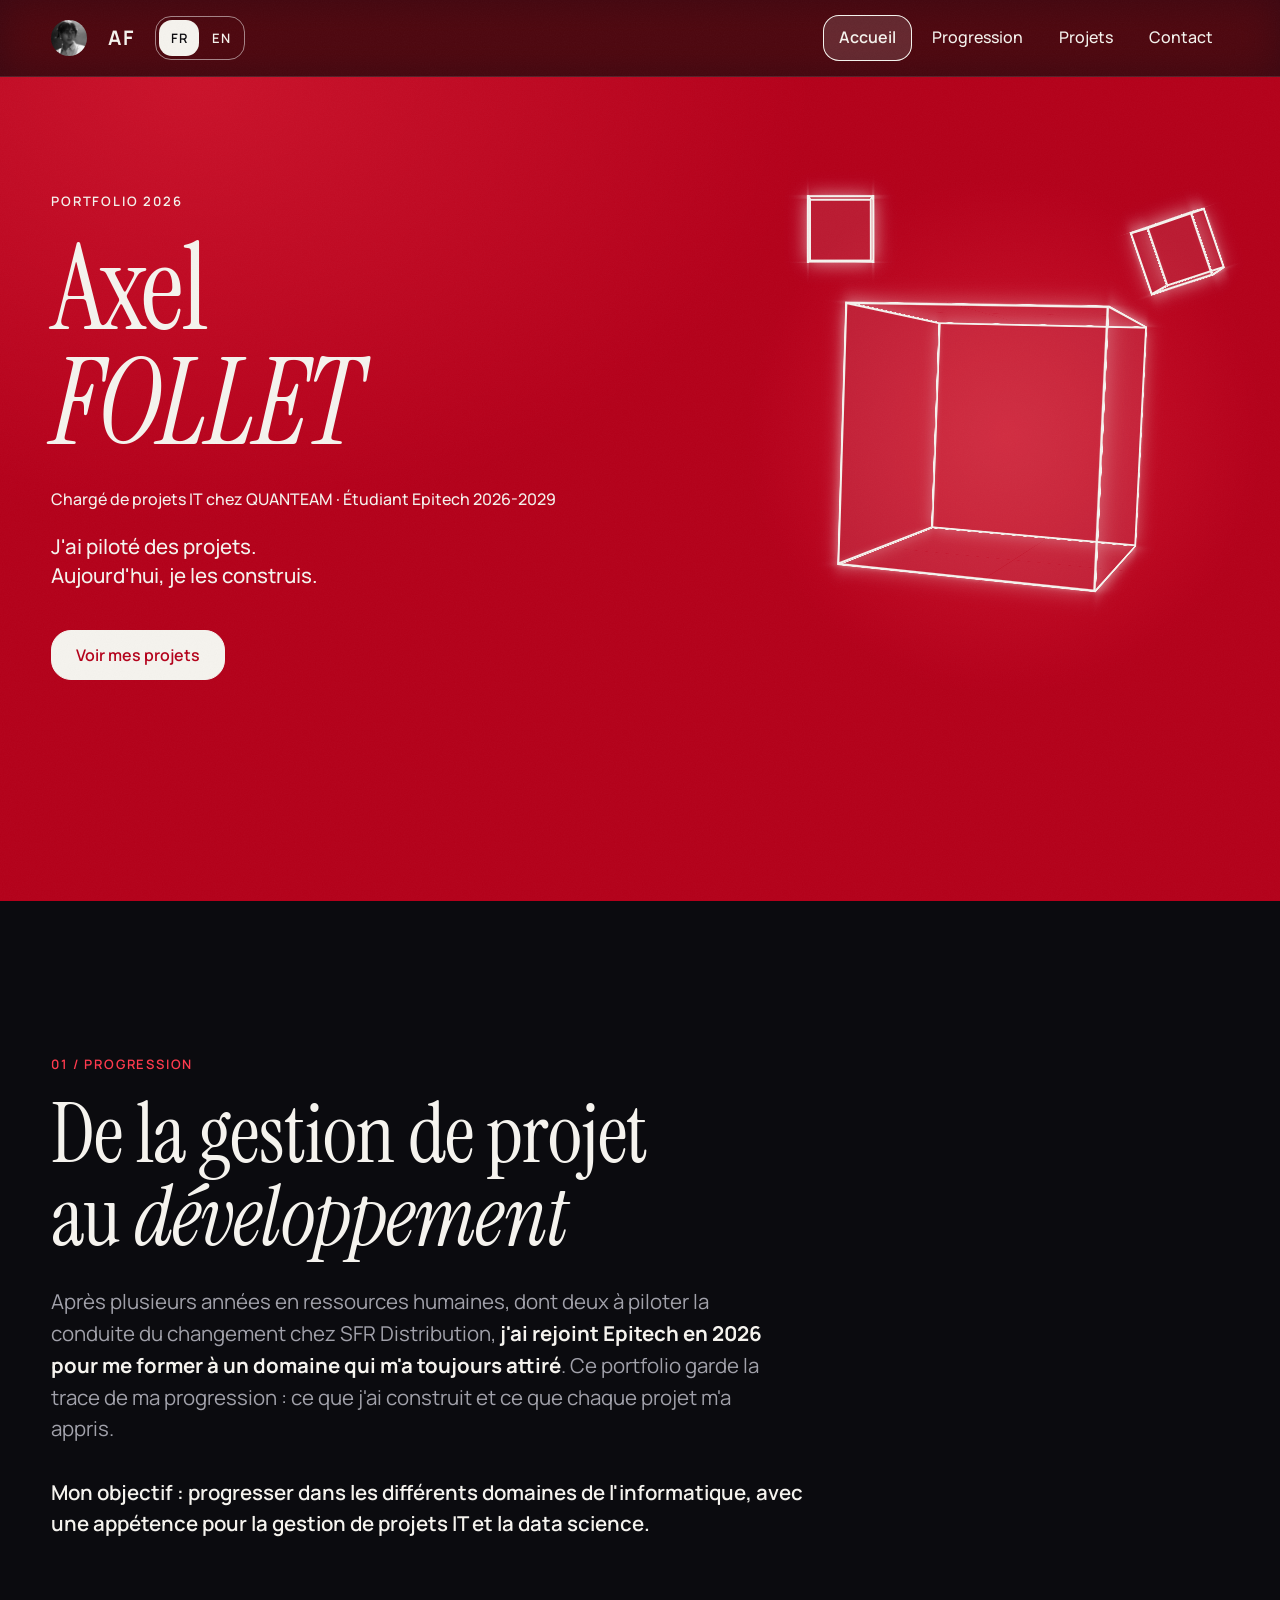
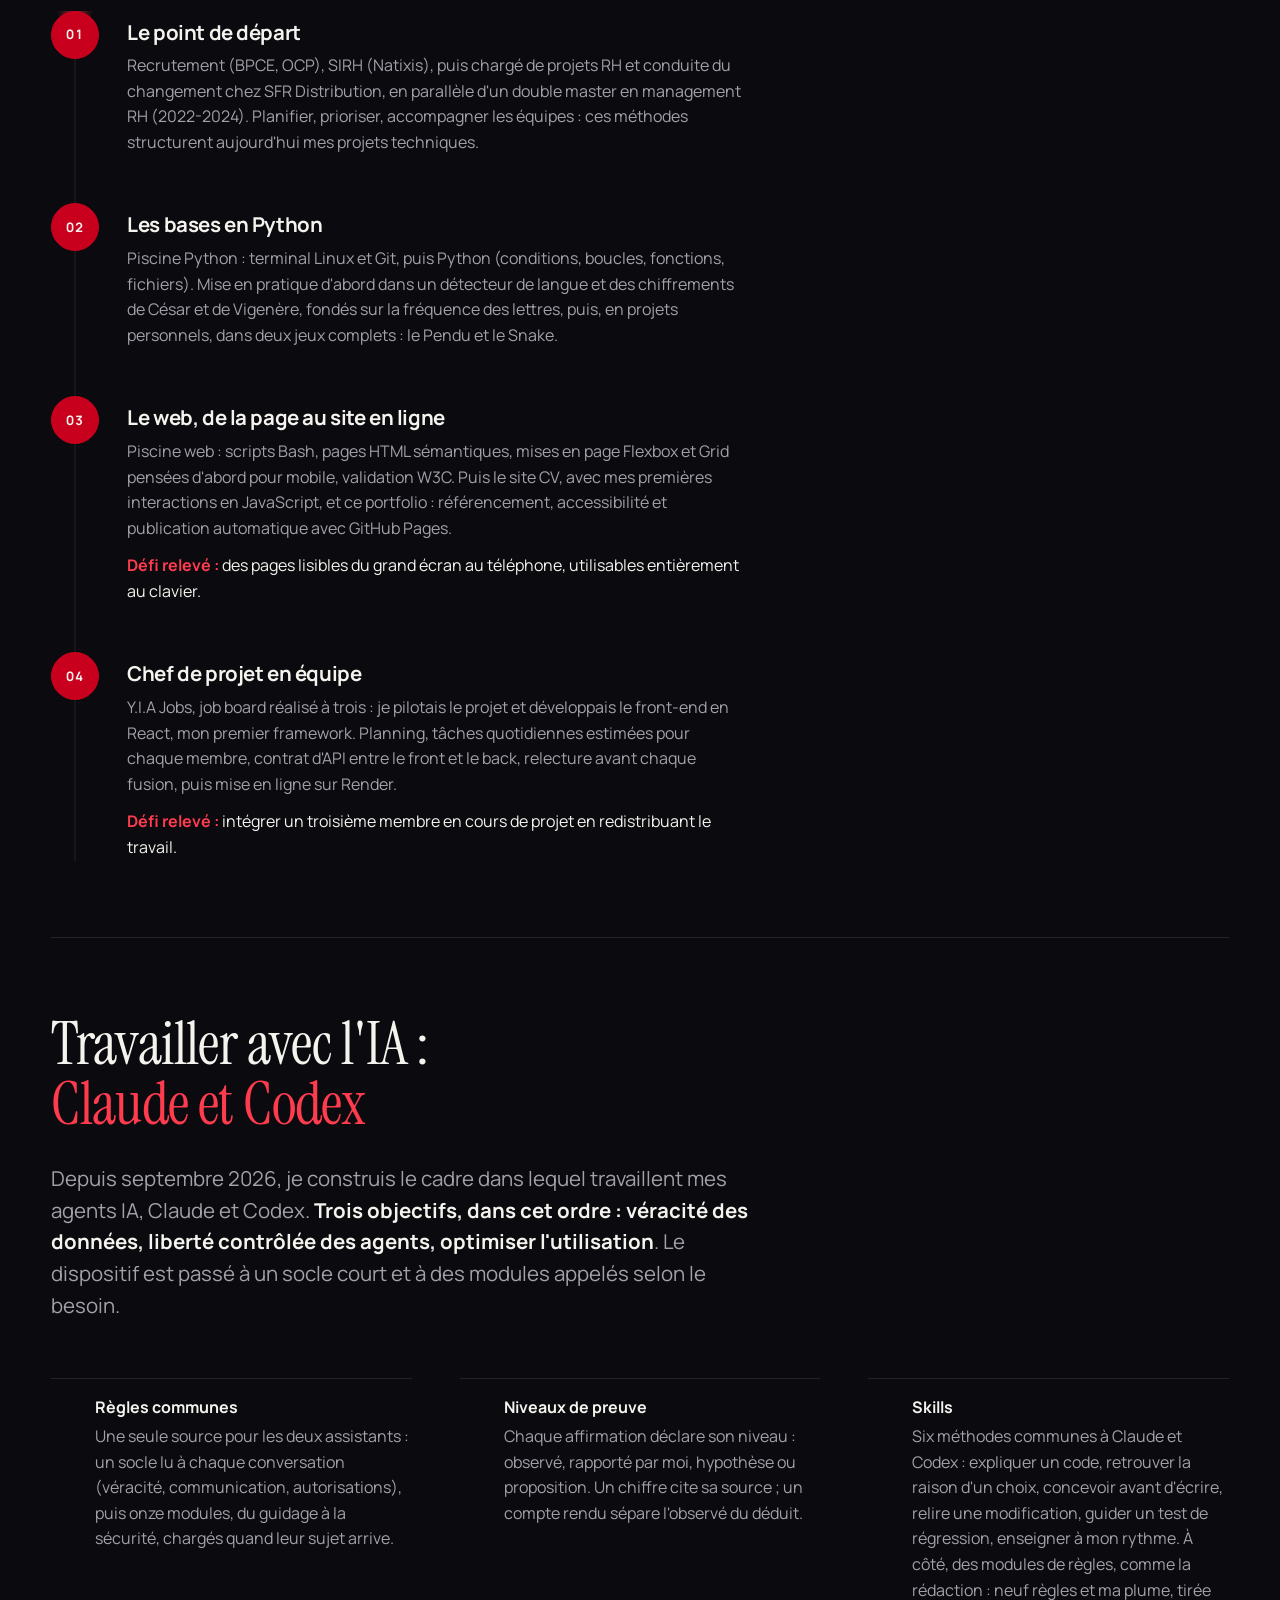
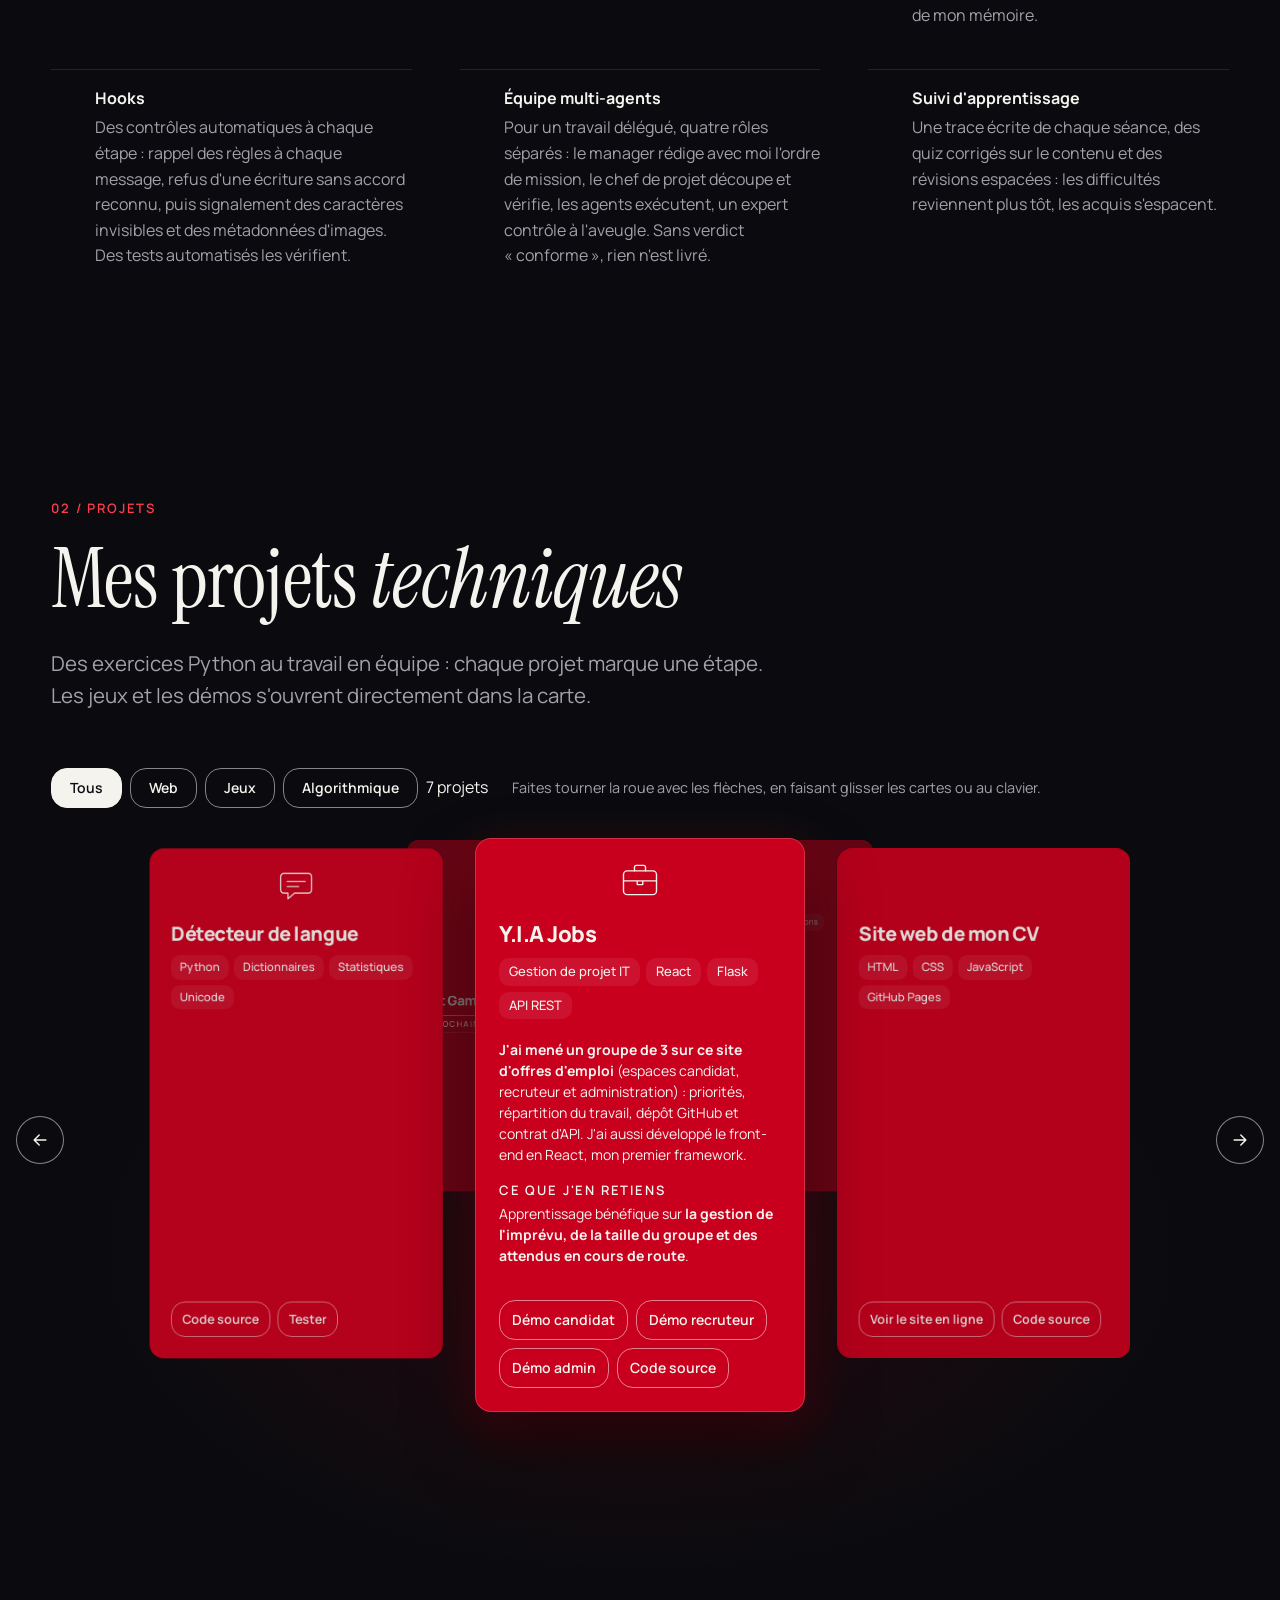
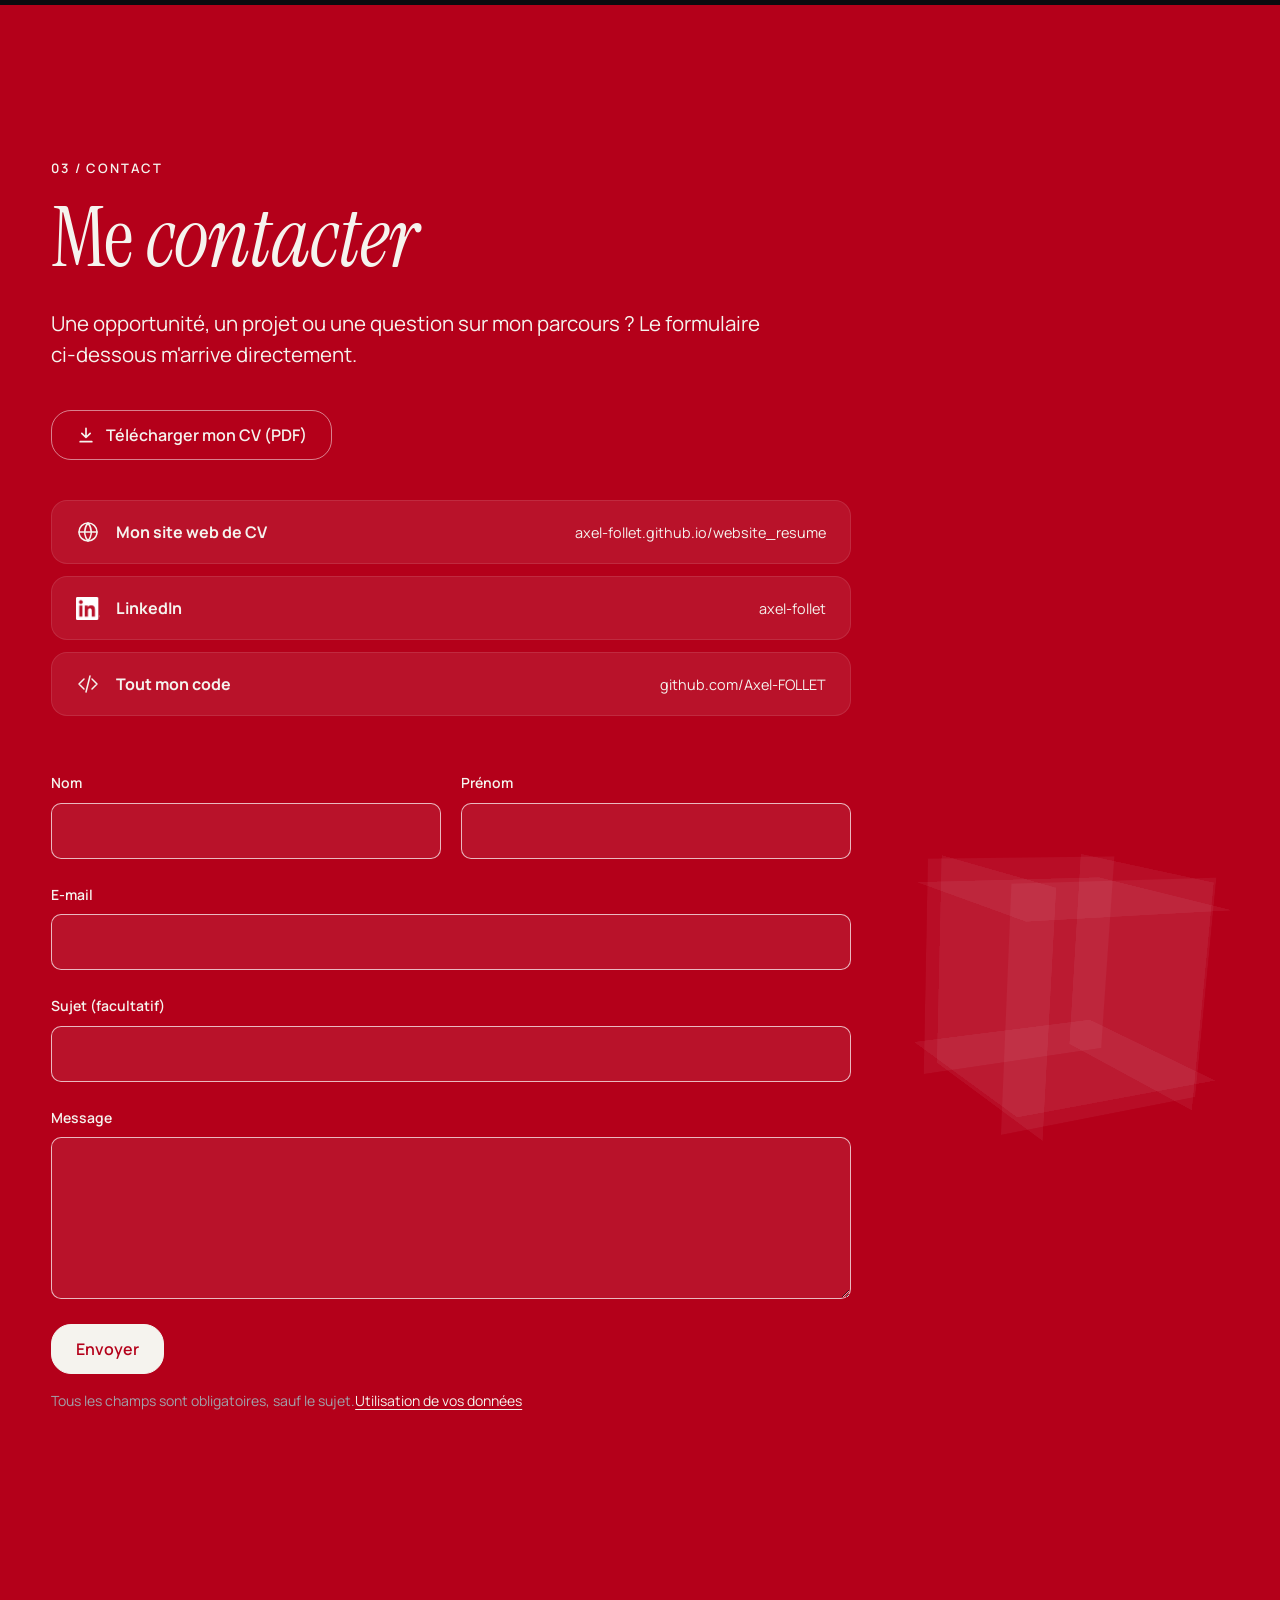
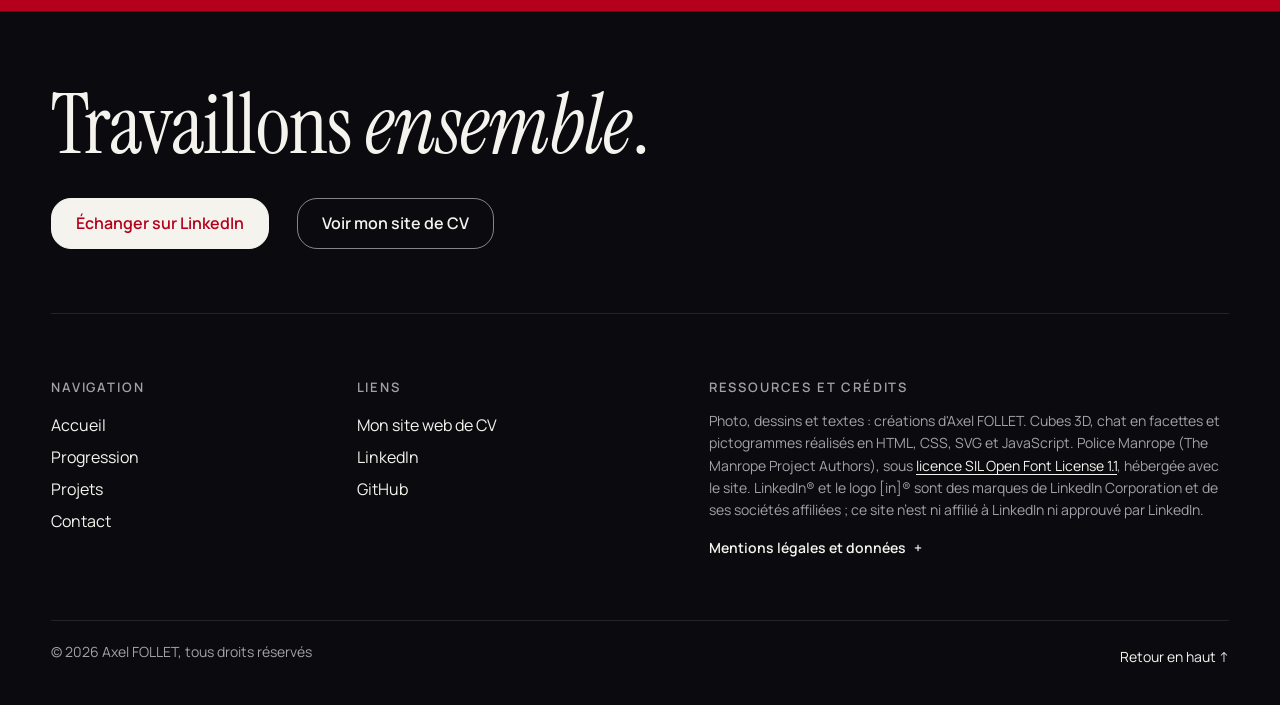
==== commit c5d6af28: "v3.1" ====
--- a/index.html
+++ b/index.html
@@ -8,7 +8,7 @@
     <title>Axel FOLLET — Chargé de projets IT | Portfolio</title>
     <meta name="description" content="Portfolio d'Axel FOLLET : parcours et progression, projets web, Python et IA, du pilotage de projets RH à l'informatique.">
     <meta name="author" content="Axel FOLLET">
-    <link rel="icon" href="assets/images/favicon.svg" type="image/svg+xml">
+    <link rel="icon" href="assets/images/favicon.svg?v=dc02d7f3fc6c" type="image/svg+xml">
 
     <!-- Référencement : page canonique et version dans l'autre langue -->
     <link rel="canonical" href="https://axel-follet.github.io/portfolio/index.html">
@@ -31,20 +31,24 @@
 
     <!-- Police chargée dès le début : le texte s'affiche sans changer de police -->
     <link rel="preload" href="assets/fonts/manrope-latin.woff2" as="font" type="font/woff2" crossorigin>
+    <!-- Serif des grands titres, romain et italique : le nom de l'accueil s'affiche sans passer par Georgia -->
+    <link rel="preload" href="assets/fonts/instrument-serif-latin.woff2" as="font" type="font/woff2" crossorigin>
+    <link rel="preload" href="assets/fonts/instrument-serif-italic-latin.woff2" as="font" type="font/woff2" crossorigin>
 
     <!-- Versions CSS : recharge les styles modifiés après publication. -->
-    <link rel="stylesheet" href="css/base.css?v=d128e4aae9d1">
-    <link rel="stylesheet" href="css/navigation.css?v=2cafec23310e">
-    <link rel="stylesheet" href="css/sections.css?v=56ab01a1de2c">
-    <link rel="stylesheet" href="css/buttons.css?v=48b832948220">
-    <link rel="stylesheet" href="css/home.css?v=95509b08fd6b">
+    <link rel="stylesheet" href="css/base.css?v=d1f69494ddc3">
+    <link rel="stylesheet" href="css/navigation.css?v=4f47cea82c11">
+    <link rel="stylesheet" href="css/sections.css?v=2d1322511799">
+    <link rel="stylesheet" href="css/buttons.css?v=2108940d7dfb">
+    <link rel="stylesheet" href="css/home.css?v=2f240020d128">
     <link rel="stylesheet" href="css/cubes.css?v=cde2ce89c339">
-    <link rel="stylesheet" href="css/projects.css?v=9bc44baaa8b8">
-    <link rel="stylesheet" href="css/career.css?v=3ec9e270a47f">
-    <link rel="stylesheet" href="css/contact.css?v=e16e9e6b606c">
-    <link rel="stylesheet" href="css/footer.css?v=cd8a787b00be">
-    <link rel="stylesheet" href="css/responsive.css?v=843c3a644ab2">
-    <link rel="stylesheet" href="css/human-check.css?v=ea8044b8f736">
+    <link rel="stylesheet" href="css/projects.css?v=fde3396de3ce">
+    <link rel="stylesheet" href="css/career.css?v=80c53986663f">
+    <link rel="stylesheet" href="css/contact.css?v=a82baebf779d">
+    <link rel="stylesheet" href="css/footer.css?v=bb28efed03ab">
+    <link rel="stylesheet" href="css/responsive.css?v=82742423eae5">
+    <link rel="stylesheet" href="css/human-check.css?v=85e4238a79c0">
+    <link rel="stylesheet" href="css/motion.css?v=497b42af2aa8">
     <!-- blocking="render" : la page ne s'affiche qu'une fois le script exécuté, cubes compris.
          Le fondu entre pages part ainsi d'une page complète au lieu de la voir se construire. -->
     <!-- Modules importés par main.js, demandés tous ensemble : sans cette liste, le navigateur les découvre
@@ -52,6 +56,7 @@
     <link rel="modulepreload" href="js/modules/navigation.js">
     <link rel="modulepreload" href="js/modules/navigation-menu.js">
     <link rel="modulepreload" href="js/modules/reveal.js">
+    <link rel="modulepreload" href="js/modules/motion.js">
     <link rel="modulepreload" href="js/modules/contact.js">
     <link rel="modulepreload" href="js/modules/human-check.js">
     <link rel="modulepreload" href="js/modules/cubes/init-cubes.js">
@@ -160,7 +165,7 @@
 
                 <h1 class="hero__title">
                     Axel<br>
-                    FOLLET
+                    <em>FOLLET</em>
                 </h1>
 
                 <p class="hero__role">Chargé de projets IT chez QUANTEAM · Étudiant Epitech 2026-2029</p>
@@ -193,7 +198,7 @@
 
             <p class="section__eyebrow">01 / Progression</p>
 
-            <h2 class="section__title" id="progression-title">De la gestion de projet au développement</h2>
+            <h2 class="section__title" id="progression-title">De la gestion de projet au <em>développement</em></h2>
 
             <p class="section__intro">
                 Après plusieurs années en ressources humaines, dont deux à piloter la conduite du changement chez SFR Distribution, <strong>j'ai rejoint Epitech en 2026 pour me former à un domaine qui m'a toujours attiré</strong>. Ce portfolio garde la trace de ma progression&nbsp;: ce que j'ai construit et ce que chaque projet m'a appris.
@@ -299,7 +304,7 @@
 
             <p class="section__eyebrow">02 / Projets</p>
 
-            <h2 class="section__title" id="projects-title">Mes projets techniques</h2>
+            <h2 class="section__title" id="projects-title">Mes projets <em>techniques</em></h2>
 
             <p class="section__intro">
                 Des exercices Python au travail en équipe&nbsp;: chaque projet marque une étape. Les jeux et les démos s'ouvrent directement dans la carte.
@@ -318,7 +323,7 @@
                 -->
                 <div class="showcase__track" role="region" aria-label="Projets">
 
-                    <article class="project-card" data-slug="yia-jobs" data-domain="web">
+                    <article class="project-card" data-slug="yia-jobs" data-domain="web" data-hover="cursor">
 
                         <div class="project-card__main">
 
@@ -360,7 +365,7 @@
 
                     </article>
 
-                    <article class="project-card" data-slug="site-cv" data-domain="web">
+                    <article class="project-card" data-slug="site-cv" data-domain="web" data-hover="cursor">
 
                         <div class="project-card__main">
 
@@ -397,7 +402,7 @@
 
                     </article>
 
-                    <article class="project-card" data-slug="snake" data-domain="games">
+                    <article class="project-card" data-slug="snake" data-domain="games" data-hover="snake">
 
                         <div class="project-card__main">
 
@@ -444,7 +449,7 @@
 
                     </article>
 
-                    <article class="project-card" data-slug="pendu" data-domain="games">
+                    <article class="project-card" data-slug="pendu" data-domain="games" data-hover="hangman">
 
                         <div class="project-card__main">
 
@@ -488,7 +493,7 @@
                     </article>
 
                     <!-- Prochain projet, en teasing : ni lien ni bouton avant sa publication. -->
-                    <article class="project-card" data-slug="cat-game" data-domain="games">
+                    <article class="project-card" data-slug="cat-game" data-domain="games" data-hover="cat">
 
                         <div class="project-card__main">
 
@@ -514,7 +519,7 @@
 
                     </article>
 
-                    <article class="project-card" data-slug="cesar-vigenere" data-domain="algorithms">
+                    <article class="project-card" data-slug="cesar-vigenere" data-domain="algorithms" data-hover="cipher">
 
                         <div class="project-card__main">
 
@@ -528,7 +533,7 @@
 
                             <div class="project-card__body">
 
-                                <h3 class="project-card__title">Chiffrements de César et de Vigenère</h3>
+                                <h3 class="project-card__title">Chiffrements de <span data-cipher>César</span> et de <span data-cipher data-cipher-vigenere="EPITECH" data-cipher-off>Vigenère</span></h3>
 
                                 <ul class="project-card__tags" aria-label="Compétences et technologies">
                                     <li class="tag">Python</li>
@@ -599,7 +604,7 @@
 
                     </article>
 
-                    <article class="project-card" data-slug="detecteur-langue" data-domain="algorithms">
+                    <article class="project-card" data-slug="detecteur-langue" data-domain="algorithms" data-hover="language">
 
                         <div class="project-card__main">
 
@@ -613,7 +618,7 @@
 
                             <div class="project-card__body">
 
-                                <h3 class="project-card__title">Détecteur de langue</h3>
+                                <h3 class="project-card__title">Détecteur de <span data-language="language idioma língua lingua Sprache taal språk język dil">langue</span></h3>
 
                                 <ul class="project-card__tags" aria-label="Compétences et technologies">
                                     <li class="tag">Python</li>
@@ -671,7 +676,7 @@
 
             <p class="section__eyebrow">03 / Contact</p>
 
-            <h2 class="section__title" id="contact-title">Me contacter</h2>
+            <h2 class="section__title" id="contact-title">Me <em>contacter</em></h2>
 
             <p class="section__intro">
                 Une opportunité, un projet ou une question sur mon parcours&nbsp;? Le formulaire ci-dessous m'arrive directement.
@@ -729,6 +734,7 @@
 
                 <div class="contact__main">
 
+                    <!-- Les textes d'état et d'erreur viennent des attributs data-* : un seul script pour FR et EN (contact.js) -->
                     <form
                         class="form"
                         id="contact-form"
@@ -737,9 +743,9 @@
                         data-sending="Envoi en cours…"
                         data-success="Merci, votre message a bien été envoyé."
                         data-sent="Envoyé"
-                        data-error="L'envoi a échoué. Vérifiez votre connexion puis réessayez, ou écrivez-moi sur LinkedIn."
+                        data-error="L'envoi a échoué. Vérifiez votre connexion puis réessayez, ou contactez-moi sur LinkedIn."
                         data-invalid-required="Ce champ est obligatoire."
-                        data-invalid-email="Adresse email invalide (exemple : nom@domaine.fr)."
+                        data-invalid-email="Adresse e-mail invalide (exemple&nbsp;: nom@domaine.fr)."
                     >
 
                         <div class="form__row">
@@ -754,13 +760,13 @@
                         </div>
 
                         <div class="form__field">
-                            <label class="form__label" for="email">Email</label>
+                            <label class="form__label" for="email">E-mail</label>
                             <input class="form__input" type="email" id="email" name="email" autocomplete="email" required>
                         </div>
 
                         <div class="form__field">
-                            <label class="form__label" for="subject">Sujet</label>
-                            <input class="form__input" type="text" id="subject" name="subject" required>
+                            <label class="form__label" for="subject">Sujet (facultatif)</label>
+                            <input class="form__input" type="text" id="subject" name="subject">
                         </div>
 
                         <div class="form__field">
@@ -768,10 +774,12 @@
                             <textarea class="form__input form__input--area" id="message" name="message" rows="6" required></textarea>
                         </div>
 
-                        <!-- Champ piège contre les robots : ne pas remplir -->
+                        <!-- Champ piège contre les robots : invisible pour les visiteurs, Formspree rejette l'envoi s'il est rempli -->
                         <input class="form__trap" type="text" name="_gotcha" tabindex="-1" autocomplete="off" aria-hidden="true">
 
                         <button class="button button--primary" type="submit">Envoyer</button>
+
+                        <p class="form__notice">Tous les champs sont obligatoires, sauf le sujet.<a href="#donnees-formulaire">Utilisation de vos données</a></p>
 
                         <!-- Message de confirmation ou d'erreur, lu par les lecteurs d'écran -->
                         <p class="form__status" id="form-status" role="status" aria-live="polite"></p>
@@ -797,6 +805,15 @@
     <!-- -------------------- PIED DE PAGE -------------------- -->
 
     <footer class="footer">
+
+        <!-- Dernier appel : la page se referme sur une invitation, vers LinkedIn et le site de CV -->
+        <div class="footer__cta">
+            <p class="footer__cta-title">Travaillons <em>ensemble</em>.</p>
+            <div class="button-group">
+                <a class="button button--primary" href="https://www.linkedin.com/in/axel-follet/" target="_blank" rel="noopener noreferrer">Échanger sur LinkedIn<span class="visually-hidden"> (nouvel onglet)</span></a>
+                <a class="button" href="https://axel-follet.github.io/website_resume/" target="_blank" rel="noopener noreferrer">Voir mon site de CV<span class="visually-hidden"> (nouvel onglet)</span></a>
+            </div>
+        </div>
 
         <div class="footer__row">
 
@@ -822,21 +839,22 @@
             <div>
                 <p class="footer__title">Ressources et crédits</p>
                 <p class="footer__credits">
-                    Photo, dessins et textes&nbsp;: créations d'Axel FOLLET. Cubes 3D, chat en facettes et pictogrammes réalisés en HTML, CSS, SVG et JavaScript. Police Manrope (The Manrope Project Authors), sous <a href="assets/fonts/OFL-Manrope.txt">licence SIL Open Font License 1.1</a>, hébergée avec le site. Images de la fenêtre «&nbsp;<span lang="en">Are you human?</span>&nbsp;»&nbsp;: mèmes animaliers tiers, auteurs et licences non identifiés. LinkedIn® et le logo [in]® sont des marques de LinkedIn Corporation et de ses sociétés affiliées&nbsp;; ce site n’est ni affilié à LinkedIn ni approuvé par LinkedIn.
+                    Photo, dessins et textes&nbsp;: créations d'Axel FOLLET. Cubes 3D, chat en facettes et pictogrammes réalisés en HTML, CSS, SVG et JavaScript. Police Manrope (The Manrope Project Authors), sous <a href="assets/fonts/OFL-Manrope.txt">licence SIL Open Font License 1.1</a>, hébergée avec le site. LinkedIn® et le logo [in]® sont des marques de LinkedIn Corporation et de ses sociétés affiliées&nbsp;; ce site n’est ni affilié à LinkedIn ni approuvé par LinkedIn.
                 </p>
                 <details class="footer__legal">
                     <summary class="footer__legal-toggle">Mentions légales et données</summary>
-                    <p><strong>Éditeur&nbsp;:</strong> Axel FOLLET, site personnel non professionnel. Contact&nbsp;: formulaire du site ou LinkedIn.</p>
-                    <p><strong>Hébergeur&nbsp;:</strong> GitHub, Inc., 88 Colin P. Kelly Jr. Street, San Francisco, CA 94107, États-Unis.</p>
-                    <p><strong>Formulaire de contact&nbsp;:</strong> vos nom, prénom, e-mail, sujet et message servent uniquement à vous répondre. Ils transitent par Formspree, service situé aux États-Unis, et sont supprimés 12 mois après notre dernier échange. Vous pouvez demander à y accéder, à les corriger ou à les supprimer par le formulaire ou LinkedIn, et adresser une réclamation à la <a href="https://www.cnil.fr/fr/plaintes" target="_blank" rel="noopener noreferrer">CNIL</a>.</p>
-                    <p><strong>Navigateur&nbsp;:</strong> aucun cookie ni mesure d'audience. Le site garde seulement sur votre appareil la réponse à «&nbsp;<span lang="en">Are you human?</span>&nbsp;», posée à l'envoi du formulaire, jusqu'à la fermeture de l'onglet, ainsi que vos records de Snake et du Pendu.</p>
+                    <p><strong>Éditeur et directeur de la publication&nbsp;:</strong> Axel FOLLET, particulier, site personnel non professionnel. Contact&nbsp;: formulaire du site ou LinkedIn.</p>
+                    <p><strong>Hébergeur&nbsp;:</strong> GitHub, Inc. (GitHub Pages), 88 Colin P. Kelly Jr. Street, San Francisco, CA 94107, États-Unis, <a href="https://support.github.com/" target="_blank" rel="noopener noreferrer" hreflang="en">support.github.com</a>. Pour la sécurité, GitHub enregistre l'adresse IP des visiteurs.</p>
+                    <p id="donnees-formulaire"><strong>Formulaire de contact&nbsp;:</strong> responsable du traitement, Axel FOLLET. Nom, prénom, e-mail et message sont obligatoires&nbsp;; le sujet est facultatif. Ces données servent uniquement à vous répondre, sur la base de l'intérêt légitime à traiter votre demande. Elles transitent par Formspree, Inc., aux États-Unis, qui les conserve selon sa <a href="https://formspree.io/legal/privacy-policy" target="_blank" rel="noopener noreferrer" hreflang="en">politique de confidentialité</a>, et sont supprimées 12 mois après notre dernier échange. Vous pouvez demander l'accès à vos données, leur rectification, leur effacement ou la limitation de leur traitement, ou vous y opposer, par le formulaire ou LinkedIn, et adresser une réclamation à la <a href="https://www.cnil.fr/fr/plaintes" target="_blank" rel="noopener noreferrer">CNIL</a>.</p>
+                    <p><strong>Navigateur&nbsp;:</strong> aucun cookie ni mesure d'audience. Le site garde seulement sur votre appareil la réponse à «&nbsp;<span lang="en">Are you human?</span>&nbsp;», posée à l'envoi du formulaire, jusqu'à la fermeture de l'onglet, et vos records de Snake et du Pendu, jusqu'à ce que vous effaciez les données du site dans votre navigateur.</p>
+                    <p><strong>Propriété intellectuelle&nbsp;:</strong> textes, photo, dessins, mise en page et code source © 2026 Axel FOLLET, tous droits réservés. Le code est public sur GitHub pour être lu&nbsp;; toute réutilisation demande mon accord. La police Manrope et le logo LinkedIn restent sous leurs propres licences et marques.</p>
                 </details>
             </div>
 
         </div>
 
         <div class="footer__bottom">
-            <p class="footer__copyright">&copy; 2026 Axel FOLLET</p>
+            <p class="footer__copyright">&copy; 2026 Axel FOLLET, tous droits réservés</p>
             <a class="footer__top" href="#top">Retour en haut ↑</a>
         </div>
 
--- a/css/base.css
+++ b/css/base.css
@@ -34,29 +34,57 @@
 }
 
 
+/*
+    Instrument Serif, serif d'affichage réservé aux grands titres (nom, sections, 404) ; le texte reste en Manrope.
+    Romain et italique, une seule graisse (400). Le latin seul suffit au français et à l'anglais.
+    Licence : assets/fonts/OFL-InstrumentSerif.txt (SIL Open Font License 1.1).
+*/
+@font-face {
+    font-family: "Instrument Serif";
+    font-style: normal;
+    font-weight: 400;
+    font-display: swap;
+    src: url("../assets/fonts/instrument-serif-latin.woff2") format("woff2");
+    unicode-range: U+0000-00FF, U+0131, U+0152-0153, U+02BB-02BC, U+02C6, U+02DA, U+02DC, U+0304, U+0308, U+0329, U+2000-206F, U+20AC, U+2122, U+2191, U+2193, U+2212, U+2215, U+FEFF, U+FFFD;
+}
+
+
+@font-face {
+    font-family: "Instrument Serif";
+    font-style: italic;
+    font-weight: 400;
+    font-display: swap;
+    src: url("../assets/fonts/instrument-serif-italic-latin.woff2") format("woff2");
+    unicode-range: U+0000-00FF, U+0131, U+0152-0153, U+02BB-02BC, U+02C6, U+02DA, U+02DC, U+0304, U+0308, U+0329, U+2000-206F, U+20AC, U+2122, U+2191, U+2193, U+2212, U+2215, U+FEFF, U+FFFD;
+}
+
+
 /* -------------------- COULEURS, TAILLES ET ESPACEMENTS -------------------- */
 
 /*
     Rouge en geste, noir en respiration : les couleurs du site CV inversées.
     Le CV est dominé par le bleu, le portfolio par le rouge : accueil et contact sur rouge profond,
     parcours et projets sur quasi-noir, où le rouge ne sert plus qu'aux accents et aux cartes.
-    Contrastes WCAG mesurés avec le blanc : 7,1 sur --red, 6,0 sur --red-card, 19,6 sur --ink.
+    Contrastes WCAG mesurés avec le blanc cassé : 6,4 sur --red, 5,5 sur --red-card, 17,7 sur --ink.
 */
 :root {
     --red: #B4001A;
     --red-card: #C8001E;
     /* Rouge lisible sur le quasi-noir (contraste 5,6) : sur-titres et accents des sections sombres */
     --red-accent: #FF3B4E;
+    /* Lueur derrière le grand cube de l'accueil (motion.css) : --red-accent voilé, le CV y met son bleu */
+    --glow: rgba(255, 59, 78, 0.35);
     --ink: #0B0B0F;
     --ink-raised: #16161C;
     /* Texte secondaire sur le quasi-noir (contraste 7,7) */
     --muted: #A1A1AA;
-    --white: #FFFFFF;
-
-    /* Voiles et filets blancs, valables sur le rouge comme sur le noir */
+    /* Blanc cassé, légèrement chaud : moins dur que le blanc pur sur le quasi-noir (le nom reste --white) */
+    --white: #F5F3EE;
+
+    /* Voiles et filets blancs, valables sur le rouge comme sur le noir ; filets très discrets */
     --veil: rgba(255, 255, 255, 0.07);
     --veil-strong: rgba(255, 255, 255, 0.13);
-    --line: rgba(255, 255, 255, 0.14);
+    --line: rgba(255, 255, 255, 0.10);
     --line-strong: rgba(255, 255, 255, 0.5);
     /* Contour des champs : contraste 3,8 sur le rouge, 3,3 sur le rouge des cartes (seuil des éléments d'interface : 3) */
     --line-field: rgba(255, 255, 255, 0.7);
@@ -71,6 +99,8 @@
         affiche (nom), titre (sections), chapeau (introductions, accroche), courant.
     */
     --text-display: clamp(3.5rem, 10vw, 7.5rem);
+    /* Police des grands titres, avec des serifs de secours le temps qu'elle se charge */
+    --font-display: "Instrument Serif", Georgia, "Times New Roman", serif;
     --text-title: clamp(2.5rem, 6vw, 4.5rem);
     --text-lead: clamp(1.125rem, 1.6vw, 1.375rem);
     --text-body: 1rem;
--- a/css/navigation.css
+++ b/css/navigation.css
@@ -245,36 +245,7 @@
 }
 
 
-/*
- * Sur ordinateur, un trait se déroule de gauche à droite sous le lien survolé.
- * La section affichée, déjà cerclée de blanc, n'en a pas besoin.
- */
-@media (min-width: 1025px) {
-
-    .header__link::after {
-        content: "";
-
-        position: absolute;
-        left: 16px;
-        right: 16px;
-        bottom: 9px;
-
-        height: 1px;
-
-        background-color: currentColor;
-
-        scale: 0 1;
-        transform-origin: left;
-
-        transition: scale 0.3s cubic-bezier(0.2, 0.8, 0.2, 1);
-    }
-
-
-    .header__link:hover:not([aria-current="true"])::after {
-        scale: 1 1;
-    }
-
-}
+/* Sur ordinateur, le trait qui glisse sous les liens est dans motion.css (un seul trait pour tout le menu) */
 
 
 /*
@@ -493,8 +464,7 @@
 @media (prefers-reduced-motion: reduce) {
 
     .header__nav,
-    .header__avatar,
-    .header__link::after {
+    .header__avatar {
         transition: none;
     }
 
--- a/css/sections.css
+++ b/css/sections.css
@@ -33,19 +33,27 @@
 }
 
 
-/* Gros titre resserré : les lettres se rapprochent quand la taille augmente */
+/* Gros titre en serif d'affichage, un peu agrandi : ce serif est plus étroit que Manrope */
 .section__title {
     max-width: 18ch;
 
     margin: 0 0 28px;
 
-    font-size: var(--text-title);
-    font-weight: 800;
-    line-height: 1.02;
-    letter-spacing: -0.04em;
+    font-family: var(--font-display);
+    font-size: calc(var(--text-title) * 1.15);
+    font-weight: 400;
+    line-height: 1;
+    letter-spacing: -0.01em;
 
     /* Lignes de longueur proche : pas de mot seul sur la dernière */
     text-wrap: balance;
+}
+
+
+/* Un mot clé par grand titre, dans l'italique du serif (nom de famille à l'accueil) */
+.hero__title em,
+.section__title em {
+    font-style: italic;
 }
 
 
--- a/css/buttons.css
+++ b/css/buttons.css
@@ -51,7 +51,7 @@
 
 
 /*
- * Bouton principal, comme sur le CV : plein blanc, texte rouge (contraste 7,1).
+ * Bouton principal, comme sur le CV : plein blanc, texte rouge (contraste 6,4).
  * Une seule action principale par partie.
  */
 .button--primary,
--- a/css/home.css
+++ b/css/home.css
@@ -22,13 +22,22 @@
 .hero__title {
     margin: 0;
 
+    font-family: var(--font-display);
     font-size: var(--text-display);
-    font-weight: 800;
-    line-height: 0.88;
+    font-weight: 400;
+    line-height: 0.95;
     /* em suit la taille du titre : le resserrement reste proportionnel */
-    letter-spacing: -0.045em;
+    letter-spacing: -0.02em;
+}
 
-    text-transform: uppercase;
+
+/* Téléphone : le serif, étroit, paraît petit au plancher de --text-display ; 20 % de plus lui rendent sa présence */
+@media (max-width: 767px) {
+
+    .hero__title {
+        font-size: calc(var(--text-display) * 1.2);
+    }
+
 }
 
 
--- a/css/projects.css
+++ b/css/projects.css
@@ -304,7 +304,7 @@
 
 /*
     Fond opaque, rouge des cartes : les cartes superposées ne se mélangent pas.
-    Contraste du texte blanc : 6,0 sur ce rouge, 5,7 au survol.
+    Contraste du texte blanc cassé : 5,5 sur ce rouge, 5,1 au survol (4,9 au plus fort du halo de motion.css).
 */
 .project-card {
     --card-ground: var(--red-card);
@@ -486,7 +486,7 @@
 }
 
 
-/* Étiquette de technologie : pastille sur un voile léger (texte blanc à 5,7 de contraste) */
+/* Étiquette de technologie : pastille sur un voile léger (texte blanc cassé à 5,1 de contraste) */
 .tag {
     padding: 4px 10px;
 
--- a/css/career.css
+++ b/css/career.css
@@ -194,10 +194,11 @@
 
     margin: 0 0 28px;
 
-    font-size: clamp(1.75rem, 4.5vw, 3.25rem);
-    font-weight: 800;
-    line-height: 1.05;
-    letter-spacing: -0.035em;
+    font-family: var(--font-display);
+    font-size: calc(clamp(1.75rem, 4.5vw, 3.25rem) * 1.15);
+    font-weight: 400;
+    line-height: 1;
+    letter-spacing: -0.01em;
 
     text-wrap: balance;
 }
--- a/css/contact.css
+++ b/css/contact.css
@@ -164,6 +164,26 @@
     position: absolute;
 
     left: -9999px;
+}
+
+
+/* Notice sous le bouton : champs obligatoires et lien vers l'usage des données (mentions légales) */
+.form__notice {
+    max-width: 60ch;
+
+    margin: 16px 0 0;
+
+    color: var(--muted);
+
+    font-size: 0.875rem;
+    line-height: 1.5;
+}
+
+
+.form__notice a {
+    color: var(--white);
+
+    text-underline-offset: 3px;
 }
 
 
--- a/css/footer.css
+++ b/css/footer.css
@@ -7,6 +7,36 @@
     border-top: 1px solid var(--line);
 
     background-color: var(--ink);
+}
+
+
+/* Dernier appel, au format des titres de section, séparé des liens par un trait */
+.footer__cta {
+    margin-bottom: 64px;
+    padding-bottom: 64px;
+
+    border-bottom: 1px solid var(--line);
+}
+
+
+/* Même serif et même taille que .section__title, mot-clé en italique (em) */
+.footer__cta-title {
+    max-width: 18ch;
+
+    margin: 0;
+
+    font-family: var(--font-display);
+    font-size: calc(var(--text-title) * 1.15);
+    font-weight: 400;
+    line-height: 1;
+    letter-spacing: -0.01em;
+
+    text-wrap: balance;
+}
+
+
+.footer__cta .button-group {
+    margin-top: 32px;
 }
 
 
@@ -35,7 +65,10 @@
 }
 
 
-/* 32 px de haut : cible confortable au doigt, sans soulignement */
+/*
+    32 px de haut : cible confortable au doigt. Pas de soulignement au repos :
+    un trait fin (dégradé de 1 px sous le texte) s'étire de gauche à droite au survol et au focus.
+*/
 .footer__list a,
 .footer__top {
     display: inline-flex;
@@ -43,15 +76,19 @@
 
     min-height: 32px;
 
+    background: linear-gradient(currentColor, currentColor) no-repeat 0 calc(50% + 0.75em) / 0 1px;
+
     text-decoration: none;
 
-    transition: color 0.2s ease;
+    transition: background-size 0.35s cubic-bezier(0.2, 0.8, 0.2, 1);
 }
 
 
 .footer__list a:hover,
-.footer__top:hover {
-    color: var(--muted);
+.footer__list a:focus-visible,
+.footer__top:hover,
+.footer__top:focus-visible {
+    background-size: 100% 1px;
 }
 
 
@@ -66,9 +103,32 @@
 }
 
 
+/*
+    Liens dans le texte : soulignés au repos (le blanc seul ne suffit pas à les distinguer du gris).
+    Au survol et au focus, le trait se retire puis se redessine de gauche à droite.
+*/
 .footer__credits a,
 .footer__legal a {
     color: var(--white);
+
+    background: linear-gradient(currentColor, currentColor) no-repeat 0 100% / 100% 1px;
+
+    text-decoration: none;
+}
+
+
+.footer__credits a:hover,
+.footer__credits a:focus-visible,
+.footer__legal a:hover,
+.footer__legal a:focus-visible {
+    animation: footer-underline 0.5s cubic-bezier(0.2, 0.8, 0.2, 1);
+}
+
+
+@keyframes footer-underline {
+    from {
+        background-size: 0 1px;
+    }
 }
 
 
@@ -147,3 +207,33 @@
 
     color: var(--muted);
 }
+
+
+/* Couleurs forcées (contraste élevé) : les fonds disparaissent, le vrai soulignement revient */
+@media (forced-colors: active) {
+
+    .footer__credits a,
+    .footer__legal a {
+        text-decoration: underline;
+    }
+
+}
+
+
+/* Mouvement réduit : le trait apparaît d'un coup, sans s'étirer */
+@media (prefers-reduced-motion: reduce) {
+
+    .footer__list a,
+    .footer__top {
+        transition: none;
+    }
+
+
+    .footer__credits a:hover,
+    .footer__credits a:focus-visible,
+    .footer__legal a:hover,
+    .footer__legal a:focus-visible {
+        animation: none;
+    }
+
+}
--- a/css/responsive.css
+++ b/css/responsive.css
@@ -89,6 +89,25 @@
     }
 
 
+    /* Petits cubes réduits et posés en diagonale, loin du gros cube : en tournant, ils ne le chevauchent plus */
+    .hero__visual .cube--small {
+        --cube-size: 44px;
+    }
+
+
+    .hero__visual .cube--pos-1 {
+        top: 6%;
+        left: 4%;
+    }
+
+
+    .hero__visual .cube--pos-2 {
+        top: auto;
+        right: 6%;
+        bottom: 8%;
+    }
+
+
     /* Pastilles plus petites sur téléphone : le texte garde la largeur */
     .timeline {
         --node-size: 40px;
--- a/css/human-check.css
+++ b/css/human-check.css
@@ -45,20 +45,38 @@
 }
 
 
-/* Image carrée : object-fit recadre les images plus hautes ou plus larges */
-.human-check__image {
+/* -------------------- CHAT EN FACETTES -------------------- */
+
+/* Le chat de la carte Cat Game (cat.js), dessiné par human-check.js : de trois quarts, méfiant, puis de face */
+.human-check__cat {
     display: block;
 
-    width: 100%;
-    max-width: 240px;
-    aspect-ratio: 1;
+    width: auto;
+    height: 200px;
+    aspect-ratio: 400 / 534;
 
     margin: 0 auto;
 
-    border-radius: var(--radius-s);
+    overflow: visible;
+}
 
-    object-fit: cover;
-    object-position: center 30%;
+
+/* Mêmes facettes que sur la carte Cat Game, posées sur le fond de la fenêtre */
+.human-check__cat polygon {
+    fill: color-mix(in srgb, var(--white) calc(6% + var(--light) * 30%), var(--ink-raised));
+
+    stroke: var(--white);
+    stroke-opacity: 0.45;
+    stroke-width: 1px;
+    stroke-linejoin: round;
+
+    vector-effect: non-scaling-stroke;
+}
+
+
+/* Facette tournée à l'opposé de nous : cachée derrière le volume */
+.human-check__cat .human-check__away {
+    visibility: hidden;
 }
 
 
@@ -152,16 +170,9 @@
 }
 
 
-/* Réussite : le chat amoureux apparaît en douceur */
-.human-check--success .human-check__image {
-    animation: human-check-in 0.3s ease-out;
-}
-
-
 @media (prefers-reduced-motion: reduce) {
 
-    .human-check,
-    .human-check--success .human-check__image {
+    .human-check {
         animation: none;
     }
 
--- a/css/motion.css
+++ b/css/motion.css
@@ -0,0 +1,638 @@
+/* -------------------- FINITIONS DE MOUVEMENT -------------------- */
+
+/*
+ * Finitions communes au portfolio et au site CV : grain de fond, apparition en cascade,
+ * trait glissant du menu, boutons magnétiques, entrée en scène et lueur de l'accueil,
+ * détails de la frise et survols des cartes (data-hover).
+ * Aucune couleur de marque ici : le grain est gris, le trait prend la couleur du texte (currentColor),
+ * la lueur lit --glow, défini par chaque site dans base.css.
+ * Le fichier se copie donc tel quel d'un site à l'autre.
+ */
+
+
+/* -------------------- GRAIN DE FOND -------------------- */
+
+/*
+ * Bruit très léger posé sur toute la page : les aplats (rouge, bleu, quasi-noir) paraissent moins numériques.
+ * Le bruit est dessiné par le navigateur (SVG feTurbulence, sans image à télécharger), en gris : il reste neutre sur toutes les couleurs.
+ * position: fixed : la texture ne se redessine pas au défilement ; pointer-events: none : clics et sélection passent au travers.
+ * Placé au-dessus du contenu, sinon les fonds des sections le cacheraient ; 3,5 % d'opacité ne change pas la lisibilité.
+ */
+body::after {
+    content: "";
+
+    position: fixed;
+    inset: 0;
+
+    z-index: 3000;
+
+    background-image: url("data:image/svg+xml,%3Csvg xmlns='http://www.w3.org/2000/svg' width='160' height='160'%3E%3Cfilter id='n'%3E%3CfeTurbulence type='fractalNoise' baseFrequency='0.85' numOctaves='3' stitchTiles='stitch'/%3E%3CfeColorMatrix type='saturate' values='0'/%3E%3C/filter%3E%3Crect width='100%25' height='100%25' filter='url(%23n)'/%3E%3C/svg%3E");
+    background-size: 160px 160px;
+
+    opacity: 0.035;
+
+    pointer-events: none;
+}
+
+
+/* Ni grain à l'impression, ni en mode de contraste forcé : il n'y apporterait que du bruit */
+@media print, (forced-colors: active) {
+
+    body::after {
+        display: none;
+    }
+
+}
+
+
+/* -------------------- APPARITION EN CASCADE -------------------- */
+
+/*
+ * Éléments d'un ensemble répété (étapes, items, cartes, étiquettes) : motion.js leur donne la classe
+ * motion-stagger et leur rang --i parmi leurs frères. Ils montent l'un après l'autre quand leur bloc apparaît (reveal.js).
+ * Une animation plutôt qu'une transition : elle ne remplace pas les transitions propres à l'élément,
+ * et motion.js retire la classe à la fin, l'élément redevient ordinaire.
+ * Décalage de 70 ms par rang, plafonné à 400 ms : un long ensemble ne fait pas attendre.
+ * backwards : l'élément reste caché pendant son délai, puis garde ses propres styles.
+ */
+.reveal--visible .motion-stagger {
+    animation: motion-rise 0.6s cubic-bezier(0.2, 0.8, 0.2, 1) backwards;
+    animation-delay: min(calc(var(--i, 0) * 70ms), 400ms);
+}
+
+
+@keyframes motion-rise {
+    from {
+        opacity: 0;
+        translate: 0 16px;
+    }
+}
+
+
+/* -------------------- TRAIT GLISSANT DU MENU -------------------- */
+
+/*
+ * Un seul trait pour tout le menu, ajouté par motion.js dans la liste des liens :
+ * il glisse sous le lien survolé ou atteint au clavier, puis s'efface en quittant le menu.
+ * La section affichée, déjà cerclée de blanc, n'en a pas besoin.
+ * motion.js le place avec translate et width ; la liste devient le repère de cette position.
+ * Sous 1025 px, les liens sont dans le menu déroulant : le trait disparaît.
+ */
+.header__indicator {
+    display: none;
+}
+
+
+@media (min-width: 1025px) {
+
+    .header__links {
+        position: relative;
+    }
+
+
+    /* Trait de 1 px à la couleur du texte du menu : aucune couleur de marque en dur */
+    .header__indicator {
+        display: block;
+
+        position: absolute;
+        top: 0;
+        left: 0;
+
+        width: 0;
+        height: 1px;
+
+        background-color: currentColor;
+
+        opacity: 0;
+
+        pointer-events: none;
+    }
+
+
+    .header__indicator--visible {
+        opacity: 1;
+    }
+
+
+    /*
+     * Transition activée seulement après la première mise en place :
+     * à l'ouverture, le trait apparaît directement sous la section affichée, sans traverser le menu.
+     */
+    .header__indicator--ready {
+        transition:
+            translate 0.35s cubic-bezier(0.2, 0.8, 0.2, 1),
+            width 0.35s cubic-bezier(0.2, 0.8, 0.2, 1),
+            opacity 0.2s ease;
+    }
+
+}
+
+
+/* -------------------- ENTRÉE EN SCÈNE DE L'ACCUEIL -------------------- */
+
+/*
+ * motion.js enveloppe chaque mot du titre de l'accueil dans un masque (motion-intro__mask),
+ * puis donne à chaque masque le rang de sa ligne à l'écran (--line, mesuré) et le nombre de lignes à .hero (--lines).
+ * Le texte reste le même nœud par nœud : lecteurs d'écran et textContent ne voient aucune différence.
+ * Les styles n'existent que sous .motion-intro, retirée à la fin : les masques redeviennent de simples span en ligne.
+ * Sans JavaScript ou en mouvement réduit, la classe n'est jamais posée : tout est affiché d'emblée.
+ */
+.motion-intro .motion-intro__mask {
+    display: inline-block;
+
+    /*
+     * Masque : seul le bas est coupé, d'où le mot remonte. Les autres côtés débordent largement,
+     * pour ne pas rogner les accents ni les lettres qui dépassent d'un titre à interligne serré.
+     * clip-path plutôt qu'overflow: clip : la ligne de base du bloc en ligne ne bouge pas, la mise en page non plus.
+     */
+    clip-path: inset(-0.5em -0.5em 0 -0.5em);
+}
+
+
+/*
+ * Chaque mot part de sous son masque ; tous les mots d'une même ligne partent ensemble.
+ * 100 ms d'écart entre deux lignes, plafonné à 300 ms : un nom sur quatre lignes (téléphone) ne fait pas attendre.
+ * backwards : le mot reste caché pendant son délai.
+ */
+.motion-intro .motion-intro__word {
+    display: inline-block;
+
+    animation: motion-intro-line 0.7s cubic-bezier(0.2, 0.8, 0.2, 1) backwards;
+    animation-delay: min(calc(var(--line, 0) * 100ms), 300ms);
+}
+
+
+@keyframes motion-intro-line {
+    from {
+        translate: 0 120%;
+    }
+}
+
+
+/*
+ * Poste, phrase et bouton (les éléments qui suivent le titre) arrivent ensuite en fondu, à 110 ms d'écart.
+ * Leur départ suit la dernière ligne du titre (--lines, plafonné à 3) : au plus 0,4 s + 0,22 s + 0,5 s, sous 1,2 s.
+ */
+.motion-intro .motion-intro__follow {
+    animation: motion-intro-fade 0.5s ease-out backwards;
+    animation-delay: calc(min(var(--lines, 1), 3) * 100ms + 100ms + var(--i, 0) * 110ms);
+}
+
+
+@keyframes motion-intro-fade {
+    from {
+        opacity: 0;
+        translate: 0 8px;
+    }
+}
+
+
+/* -------------------- APPARITION DES TITRES -------------------- */
+
+/*
+ * Même masque que le nom de l'accueil pour les grands titres (titres de section, de la reconversion ou de la méthode, du pied de page).
+ * motion.js pose motion-title avant la première image : les mots attendent sous leur masque.
+ * Quand le titre entre à l'écran, motion-title--play les fait monter ligne par ligne, puis les deux classes sont retirées.
+ * Le bas du masque descend un peu (0,2em) : les jambages de l'italique (g, p) ne sont pas rognés pendant la montée,
+ * et 130 % de la hauteur du mot suffit à le cacher dessous.
+ */
+.motion-title .motion-intro__mask {
+    display: inline-block;
+
+    clip-path: inset(-0.5em -0.5em -0.2em -0.5em);
+}
+
+
+.motion-title .motion-intro__word {
+    display: inline-block;
+
+    translate: 0 130%;
+
+    transition: translate 0.9s cubic-bezier(0.2, 0.8, 0.2, 1);
+}
+
+
+.motion-title--play .motion-intro__word {
+    translate: none;
+
+    transition-delay: min(calc(var(--line, 0) * 100ms), 300ms);
+}
+
+
+/* À l'impression, les titres jamais atteints à l'écran s'impriment quand même */
+@media print {
+
+    .motion-title .motion-intro__word {
+        translate: none;
+    }
+
+}
+
+
+/* -------------------- LUEUR DE L'ACCUEIL -------------------- */
+
+/*
+ * Halo doux derrière le grand cube, centré comme lui dans la figure de l'accueil.
+ * Sa couleur vient de --glow (base.css de chaque site) : rouge sur le portfolio, bleu sur le CV.
+ * Un cercle aussi haut que la figure, au plus 520 px : il ne déborde pas sur le texte placé au-dessus sur téléphone.
+ * closest-side : le dégradé s'éteint au bord du cercle, sans arête visible.
+ * Premier dans la figure, il passe sous les cubes ; pointer-events: none laisse les cubes s'attraper.
+ */
+.hero__visual::before {
+    content: "";
+
+    position: absolute;
+    top: 50%;
+    left: 50%;
+
+    height: min(100%, 520px);
+    aspect-ratio: 1;
+
+    background: radial-gradient(closest-side, var(--glow, transparent), transparent);
+
+    translate: -50% -50%;
+
+    pointer-events: none;
+}
+
+
+/* -------------------- DÉTAILS DE LA FRISE -------------------- */
+
+/*
+ * Frise animée (timeline--animated, posée par le timeline.js de chaque site) : quand une étape s'allume
+ * (timeline__step--visible), ses éléments (titre, texte, défi, ou poste et lieu sur le CV) se posent l'un après l'autre.
+ * motion.js leur donne la classe timeline__detail et leur rang --i dans l'étape.
+ */
+.timeline--animated .timeline__detail {
+    opacity: 0;
+    translate: 0 10px;
+
+    transition:
+        opacity 0.6s ease,
+        translate 0.6s cubic-bezier(0.2, 0.8, 0.2, 1);
+}
+
+
+.timeline--animated .timeline__step--visible .timeline__detail {
+    opacity: 1;
+    translate: none;
+
+    transition-delay: calc(150ms + var(--i, 0) * 120ms);
+}
+
+
+/*
+ * Numéro (portfolio) ou date (CV) de l'étape : gris tant que l'étape attend, blanc quand elle s'allume.
+ * La liste reprend les transitions de fond et de bordure de la pastille du portfolio : sans elles,
+ * cette règle plus précise les remplacerait et la pastille changerait de couleur d'un coup.
+ */
+.timeline--animated :is(.timeline__number, .timeline__date) {
+    color: var(--muted);
+
+    transition:
+        color 0.6s ease,
+        background-color 0.6s ease,
+        border-color 0.6s ease;
+}
+
+
+.timeline--animated .timeline__step--visible :is(.timeline__number, .timeline__date) {
+    color: var(--white, #FFFFFF);
+}
+
+
+/* -------------------- SURVOLS DES CARTES -------------------- */
+
+/*
+ * Survols choisis carte par carte avec data-hover (serpent, bonhomme, chat, flèche, chiffrement, langue), seulement à la souris ou au pavé tactile :
+ * au doigt, un survol ne se termine jamais vraiment.
+ * Ils ne touchent ni transform ni filter de la carte, réservés à la roue des projets (project-showcase.js).
+ */
+@media (hover: hover) and (pointer: fine) {
+
+    /*
+     * data-hover="snake" : un petit serpent de cinq cases traverse le haut du bandeau décoratif de la carte
+     * (project-card__media, ou tout élément marqué data-hover-zone).
+     * La zone devient le repère du serpent et le coupe à ses bords ; ses coins hauts suivent l'arrondi de la carte.
+     */
+    [data-hover="snake"] :is(.project-card__media, [data-hover-zone]) {
+        position: relative;
+
+        border-radius: var(--radius-m, 16px) var(--radius-m, 16px) 0 0;
+
+        overflow: clip;
+    }
+
+
+    /*
+     * Serpent dessiné par cinq dégradés de 5 px (sans image) à la couleur du texte, tête à droite.
+     * La boîte fait toute la largeur de la zone : translate de -40px à 100 % la fait entrer par la gauche
+     * et sortir entièrement à droite. Au repos, elle attend hors de la zone, à gauche.
+     */
+    [data-hover="snake"] :is(.project-card__media, [data-hover-zone])::before {
+        content: "";
+
+        position: absolute;
+        top: 6px;
+        left: 0;
+
+        width: 100%;
+        height: 5px;
+
+        background:
+            linear-gradient(currentColor, currentColor) 0 0 / 5px 5px no-repeat,
+            linear-gradient(currentColor, currentColor) 7px 0 / 5px 5px no-repeat,
+            linear-gradient(currentColor, currentColor) 14px 0 / 5px 5px no-repeat,
+            linear-gradient(currentColor, currentColor) 21px 0 / 5px 5px no-repeat,
+            linear-gradient(currentColor, currentColor) 28px 0 / 5px 5px no-repeat;
+
+        opacity: 0.8;
+
+        translate: -40px 0;
+
+        pointer-events: none;
+    }
+
+
+    /*
+     * Une traversée par survol, à pas réguliers comme dans le jeu (steps) ; forwards :
+     * le serpent reste sorti à droite au lieu de réapparaître à gauche.
+     */
+    [data-hover="snake"]:hover :is(.project-card__media, [data-hover-zone])::before {
+        animation: motion-snake 1.6s steps(28) forwards;
+    }
+
+
+    /*
+     * data-hover="hangman", "cat" et "cursor" : un personnage traverse le haut de la même zone, une fois par survol, comme le serpent.
+     * Ces bandeaux contiennent un cube ou un chat qu'on fait tourner : couper la zone à ses bords (overflow: clip) rognerait leurs coins.
+     * Le personnage reste donc à l'intérieur de la zone : la flèche glisse dans une bande de toute la largeur (background-position),
+     * le bonhomme et le chat vont d'un bord à l'autre en apparaissant et disparaissant en fondu. La zone ne devient que leur repère.
+     */
+    :is([data-hover="hangman"], [data-hover="cat"], [data-hover="cursor"]) :is(.project-card__media, [data-hover-zone]) {
+        position: relative;
+    }
+
+
+    /*
+     * Repère commun : en haut de la zone, toute sa largeur (le bonhomme et le chat la réduisent à celle d'une image).
+     * pointer-events: none : le cube et le chat s'attrapent toujours à travers lui.
+     */
+    :is([data-hover="hangman"], [data-hover="cat"], [data-hover="cursor"]) :is(.project-card__media, [data-hover-zone])::before {
+        content: "";
+
+        position: absolute;
+        left: 0;
+
+        width: 100%;
+
+        pointer-events: none;
+    }
+
+
+    /*
+     * Pendu et chat : le dessin est une image de fond blanche (SVG en data:, sans image à télécharger), comme la flèche.
+     * Un masque rempli à la couleur du texte ne se repeignait pas pendant le survol dans Chrome : le dessin restait invisible.
+     * Chaque fichier empile ses images l'une sous l'autre : l'élément, large d'une image, n'en montre qu'une à la fois.
+     * motion-sprite-frames les fait défiler (background-position) pendant que motion-sprite-cross fait avancer l'élément (left).
+     * --sprite-width : largeur d'une image ; --sprite-sheet : hauteur de toutes les images empilées.
+     * Au repos, le dessin attend à gauche, invisible.
+     */
+    :is([data-hover="hangman"], [data-hover="cat"]) :is(.project-card__media, [data-hover-zone])::before {
+        width: var(--sprite-width);
+
+        background-repeat: no-repeat;
+        background-position: 0 0;
+        background-size: var(--sprite-width) var(--sprite-sheet);
+
+        opacity: 0;
+    }
+
+
+    /* Bonhomme bâton : tête ronde, corps, bras et jambes en quatre positions de course, images de 14 × 16 px */
+    [data-hover="hangman"] :is(.project-card__media, [data-hover-zone])::before {
+        --sprite-width: 14px;
+        --sprite-sheet: 64px;
+
+        top: 4px;
+
+        height: 16px;
+
+        background-image: url("data:image/svg+xml,%3Csvg xmlns='http://www.w3.org/2000/svg' width='14' height='64' fill='white' stroke='white'%3E%3Cg transform='translate(0 0)'%3E%3Ccircle cx='9' cy='3' r='2' stroke='none'/%3E%3Cpath d='M8.5 5L7 10M8 7L11.5 8.5M8 7L4.5 9M7 10L10.5 15M7 10L3.5 14.5' fill='none' stroke-width='1.5' stroke-linecap='round' stroke-linejoin='round'/%3E%3C/g%3E%3Cg transform='translate(0 16)'%3E%3Ccircle cx='9' cy='3' r='2' stroke='none'/%3E%3Cpath d='M8.5 5L7 10M8 7L10 9.5M8 7L6 9.5M7 10L8.5 12.5L8 15.5M7 10L5.5 12.5L3.5 12' fill='none' stroke-width='1.5' stroke-linecap='round' stroke-linejoin='round'/%3E%3C/g%3E%3Cg transform='translate(0 32)'%3E%3Ccircle cx='9' cy='3' r='2' stroke='none'/%3E%3Cpath d='M8.5 5L7 10M8 7L5 9.5M8 7L11 7.5M7 10L10 14L11.5 14.5M7 10L4 15' fill='none' stroke-width='1.5' stroke-linecap='round' stroke-linejoin='round'/%3E%3C/g%3E%3Cg transform='translate(0 48)'%3E%3Ccircle cx='9' cy='3' r='2' stroke='none'/%3E%3Cpath d='M8.5 5L7 10M8 7L9.5 9.5M8 7L6.5 9.5M7 10L6 13L7.5 15.5M7 10L9 12.5L7.5 13.5' fill='none' stroke-width='1.5' stroke-linecap='round' stroke-linejoin='round'/%3E%3C/g%3E%3C/svg%3E");
+    }
+
+
+    /*
+     * Chat en pixel art, tourné vers la droite, queue dressée : 13 × 8 cases de 2 px, deux positions de pattes.
+     * shape-rendering: crispEdges garde des cases nettes, sans bord flou.
+     */
+    [data-hover="cat"] :is(.project-card__media, [data-hover-zone])::before {
+        --sprite-width: 26px;
+        --sprite-sheet: 32px;
+
+        top: 6px;
+
+        height: 16px;
+
+        background-image: url("data:image/svg+xml,%3Csvg xmlns='http://www.w3.org/2000/svg' width='26' height='32' viewBox='0 0 13 16' shape-rendering='crispEdges'%3E%3Cpath fill='white' d='M0 0h1v1h-1zM10 0h1v1h-1zM12 0h1v1h-1zM0 1h1v1h-1zM10 1h3v1h-3zM1 2h1v1h-1zM9 2h2v1h-2zM12 2h1v1h-1zM1 3h12v1h-12zM2 4h10v1h-10zM2 5h9v1h-9zM2 6h1v1h-1zM4 6h1v1h-1zM8 6h1v1h-1zM10 6h1v1h-1zM2 7h1v1h-1zM4 7h1v1h-1zM8 7h1v1h-1zM10 7h1v1h-1zM0 8h1v1h-1zM10 8h1v1h-1zM12 8h1v1h-1zM0 9h1v1h-1zM10 9h3v1h-3zM1 10h1v1h-1zM9 10h2v1h-2zM12 10h1v1h-1zM1 11h12v1h-12zM2 12h10v1h-10zM2 13h9v1h-9zM3 14h1v1h-1zM5 14h1v1h-1zM7 14h1v1h-1zM9 14h1v1h-1zM3 15h1v1h-1zM5 15h1v1h-1zM7 15h1v1h-1zM9 15h1v1h-1z'/%3E%3C/svg%3E");
+    }
+
+
+    /*
+     * Une traversée par survol, à pas réguliers comme le serpent ; forwards : le dessin reste effacé à droite.
+     * Les pattes changent de position pendant toute la traversée (même durée au total), puis s'arrêtent.
+     */
+    [data-hover="hangman"]:hover :is(.project-card__media, [data-hover-zone])::before {
+        animation:
+            motion-sprite-cross 1.6s steps(32) forwards,
+            motion-sprite-frames 0.2s steps(4) 8;
+    }
+
+
+    [data-hover="cat"]:hover :is(.project-card__media, [data-hover-zone])::before {
+        animation:
+            motion-sprite-cross 2.1s steps(30) forwards,
+            motion-sprite-frames 0.3s steps(2) 7;
+    }
+
+
+    /*
+     * Flèche de souris blanche au contour sombre, pointe en haut à gauche (1 px du bord de l'image) :
+     * deux couleurs, donc une image de fond. Aucune couleur de marque : le blanc et le noir vont sur les deux sites.
+     */
+    [data-hover="cursor"] :is(.project-card__media, [data-hover-zone])::before {
+        top: 6px;
+
+        height: 20px;
+
+        background: url("data:image/svg+xml,%3Csvg xmlns='http://www.w3.org/2000/svg' width='14' height='20'%3E%3Cpath d='M1 1V15.5L4.6 12L7.2 17.8L9.6 16.8L7 11.2H11.8Z' fill='white' stroke='black' stroke-opacity='0.8' stroke-width='1.2' stroke-linejoin='round'/%3E%3C/svg%3E") -14px 0 / 14px 20px no-repeat;
+    }
+
+
+    /* La flèche traverse la bande d'un seul trait, une fois par survol, comme le serpent ; forwards : elle reste sortie à droite. */
+    [data-hover="cursor"]:hover :is(.project-card__media, [data-hover-zone])::before {
+        animation: motion-cursor 1.2s ease-in-out forwards;
+    }
+
+
+    /*
+     * data-hover="cipher" : motion.js chiffre lettre par lettre le mot marqué data-cipher, puis le rend en quittant la carte.
+     * data-hover="language" : motion.js fait passer le mot marqué data-language d'une langue à l'autre, puis le rend en quittant la carte.
+     * Le mot affiché est un ::after (data-cipher-shown ou data-language-shown) posé sur le mot d'origine, rendu transparent ;
+     * son texte de remplacement vide (/ "") le cache aux lecteurs d'écran, qui gardent le mot d'origine.
+     * Le texte reste dans la page : textContent et sélection ne changent pas.
+     * inline-block : la boîte du mot prend la hauteur de sa ligne, le mot affiché s'y pose exactement sur l'original
+     * (dans une boîte en ligne, il remontait de quelques pixels). Un seul mot ne se coupe pas : la mise en page ne bouge pas.
+     */
+    [data-cipher-shown],
+    [data-language-shown] {
+        display: inline-block;
+
+        position: relative;
+
+        -webkit-text-fill-color: transparent;
+    }
+
+
+    [data-cipher-shown]::after,
+    [data-language-shown]::after {
+        position: absolute;
+        inset: 0 auto auto 0;
+
+        -webkit-text-fill-color: currentColor;
+
+        white-space: nowrap;
+    }
+
+
+    [data-cipher-shown]::after {
+        content: attr(data-cipher-shown) / "";
+    }
+
+
+    [data-language-shown]::after {
+        content: attr(data-language-shown) / "";
+    }
+
+}
+
+
+@keyframes motion-snake {
+    to {
+        translate: 100% 0;
+    }
+}
+
+
+/* Le dessin apparaît au bord gauche de la zone, la traverse et s'efface au bord droit (100 % moins sa largeur) */
+@keyframes motion-sprite-cross {
+    from {
+        left: 0;
+
+        opacity: 0;
+    }
+
+    10%,
+    90% {
+        opacity: 0.8;
+    }
+
+    to {
+        left: calc(100% - var(--sprite-width));
+
+        opacity: 0;
+    }
+}
+
+
+/* Image suivante de la pile : un décalage vers le haut d'une image, steps() saute de l'une à l'autre */
+@keyframes motion-sprite-frames {
+    from {
+        background-position: 0 0;
+    }
+
+    to {
+        background-position: 0 calc(-1 * var(--sprite-sheet));
+    }
+}
+
+
+/* La flèche entre par la gauche et sort entièrement à droite de la bande (100 % plus sa largeur) */
+@keyframes motion-cursor {
+    from {
+        background-position-x: -14px;
+    }
+
+    to {
+        background-position-x: calc(100% + 14px);
+    }
+}
+
+
+/* -------------------- HALO DES CARTES -------------------- */
+
+/*
+ * Lueur blanche très faible (5 %) qui suit la souris sur les cartes de projet et de contact.
+ * motion.js pose motion-halo et règle --halo-x et --halo-y (en %, depuis le coin haut gauche de la carte).
+ * ::before : le ::after des cartes du portfolio est déjà pris par le voile de la roue.
+ * Positionné, il passe au-dessus du contenu ; pointer-events: none laisse cliquer au travers.
+ */
+@media (hover: hover) and (pointer: fine) {
+
+    .motion-halo {
+        position: relative;
+    }
+
+
+    .motion-halo::before {
+        content: "";
+
+        position: absolute;
+        inset: 0;
+
+        border-radius: inherit;
+
+        background: radial-gradient(circle 260px at var(--halo-x, 50%) var(--halo-y, 50%), rgb(255 255 255 / 5%), transparent 70%);
+
+        opacity: 0;
+
+        pointer-events: none;
+
+        transition: opacity 0.4s ease;
+    }
+
+
+    .motion-halo:hover::before {
+        opacity: 1;
+    }
+
+}
+
+
+/* -------------------- MOUVEMENT RÉDUIT -------------------- */
+
+/*
+ * Pas de cascade (reveal.js n'ajoute déjà aucune classe), pas de magnétisme ni d'entrée en scène, ni d'apparition des titres,
+ * ni de halo ni de chiffrement ni de changement de langue (motion.js s'arrête), pas de serpent, de bonhomme, de chat ni de flèche
+ * (ils restent cachés), et un trait qui change de lien d'un coup.
+ * Les détails de la frise s'affichent d'emblée : timeline.js ne pose pas timeline--animated.
+ * Le grain et la lueur, immobiles, restent.
+ */
+@media (prefers-reduced-motion: reduce) {
+
+    .reveal--visible .motion-stagger {
+        animation: none;
+    }
+
+
+    .header__indicator--ready {
+        transition: none;
+    }
+
+
+    [data-hover="snake"]:hover :is(.project-card__media, [data-hover-zone])::before,
+    :is([data-hover="hangman"], [data-hover="cat"], [data-hover="cursor"]):hover :is(.project-card__media, [data-hover-zone])::before {
+        animation: none;
+    }
+
+}
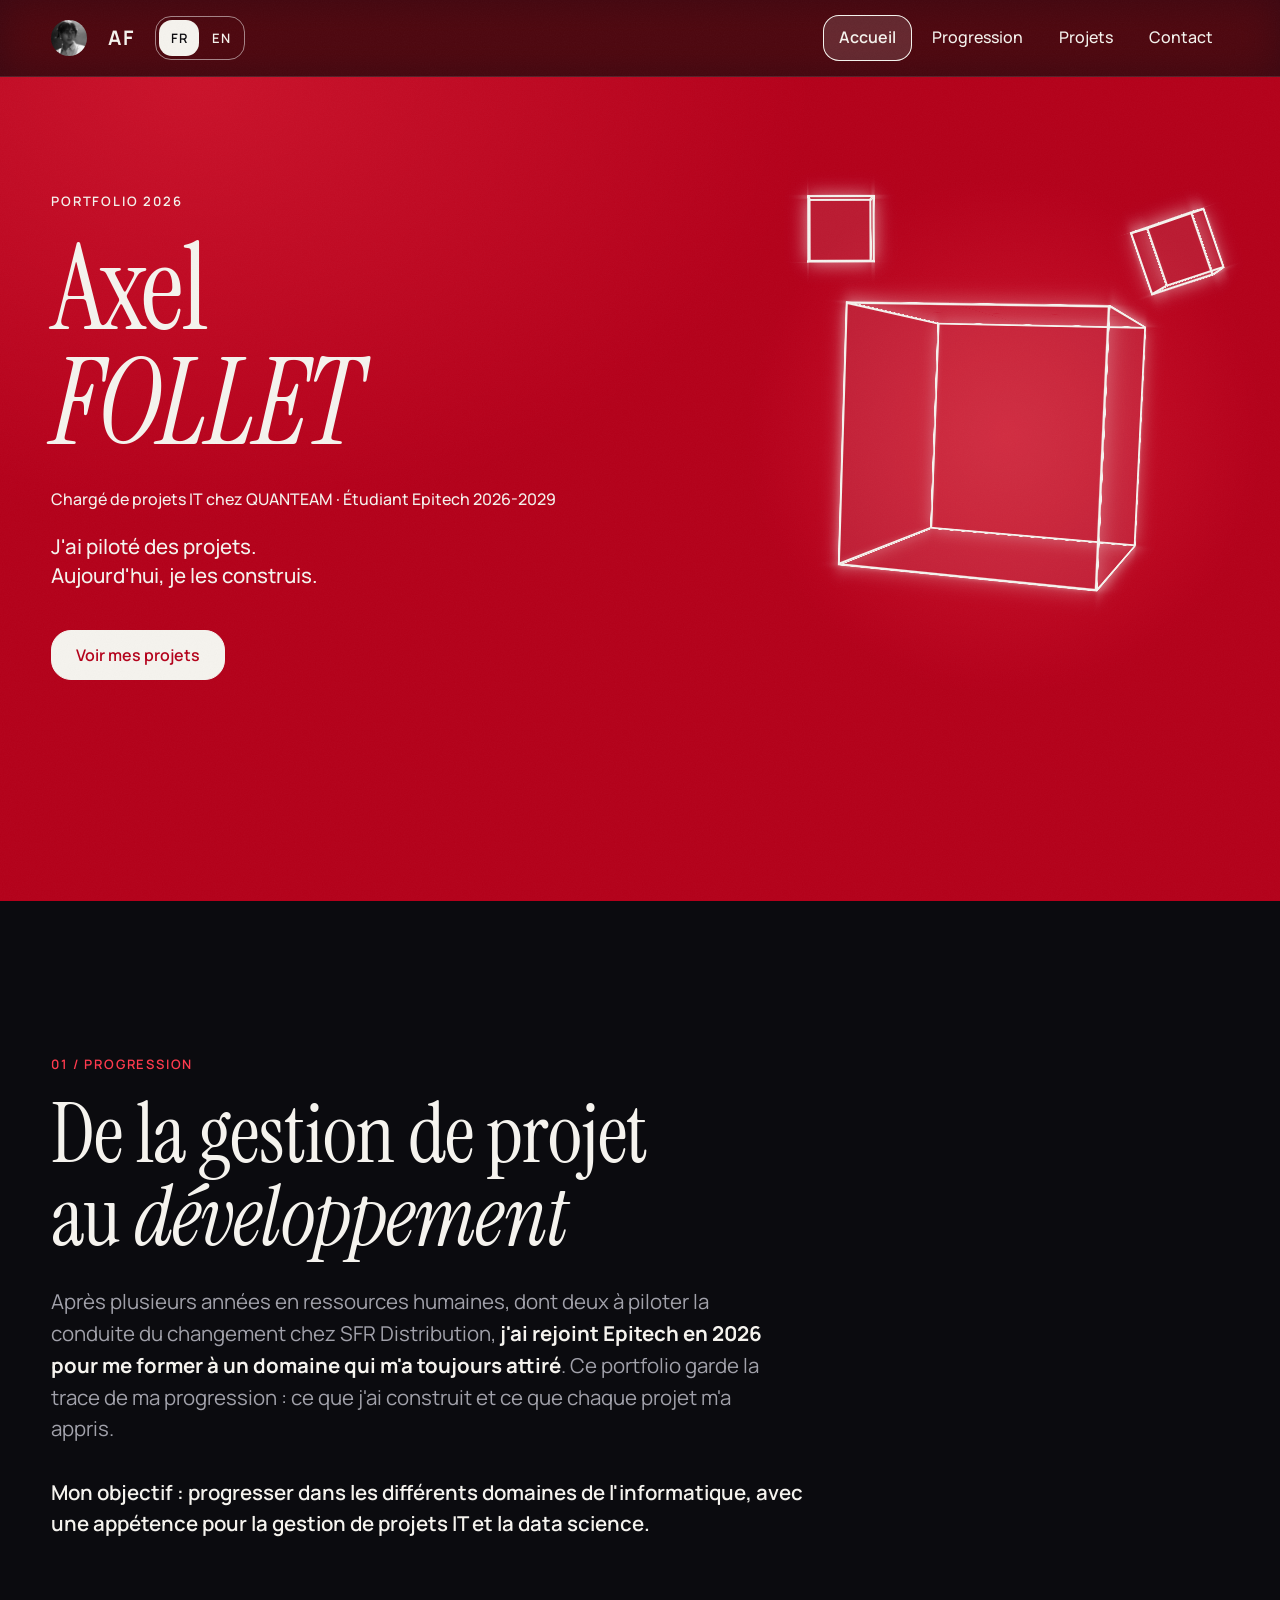
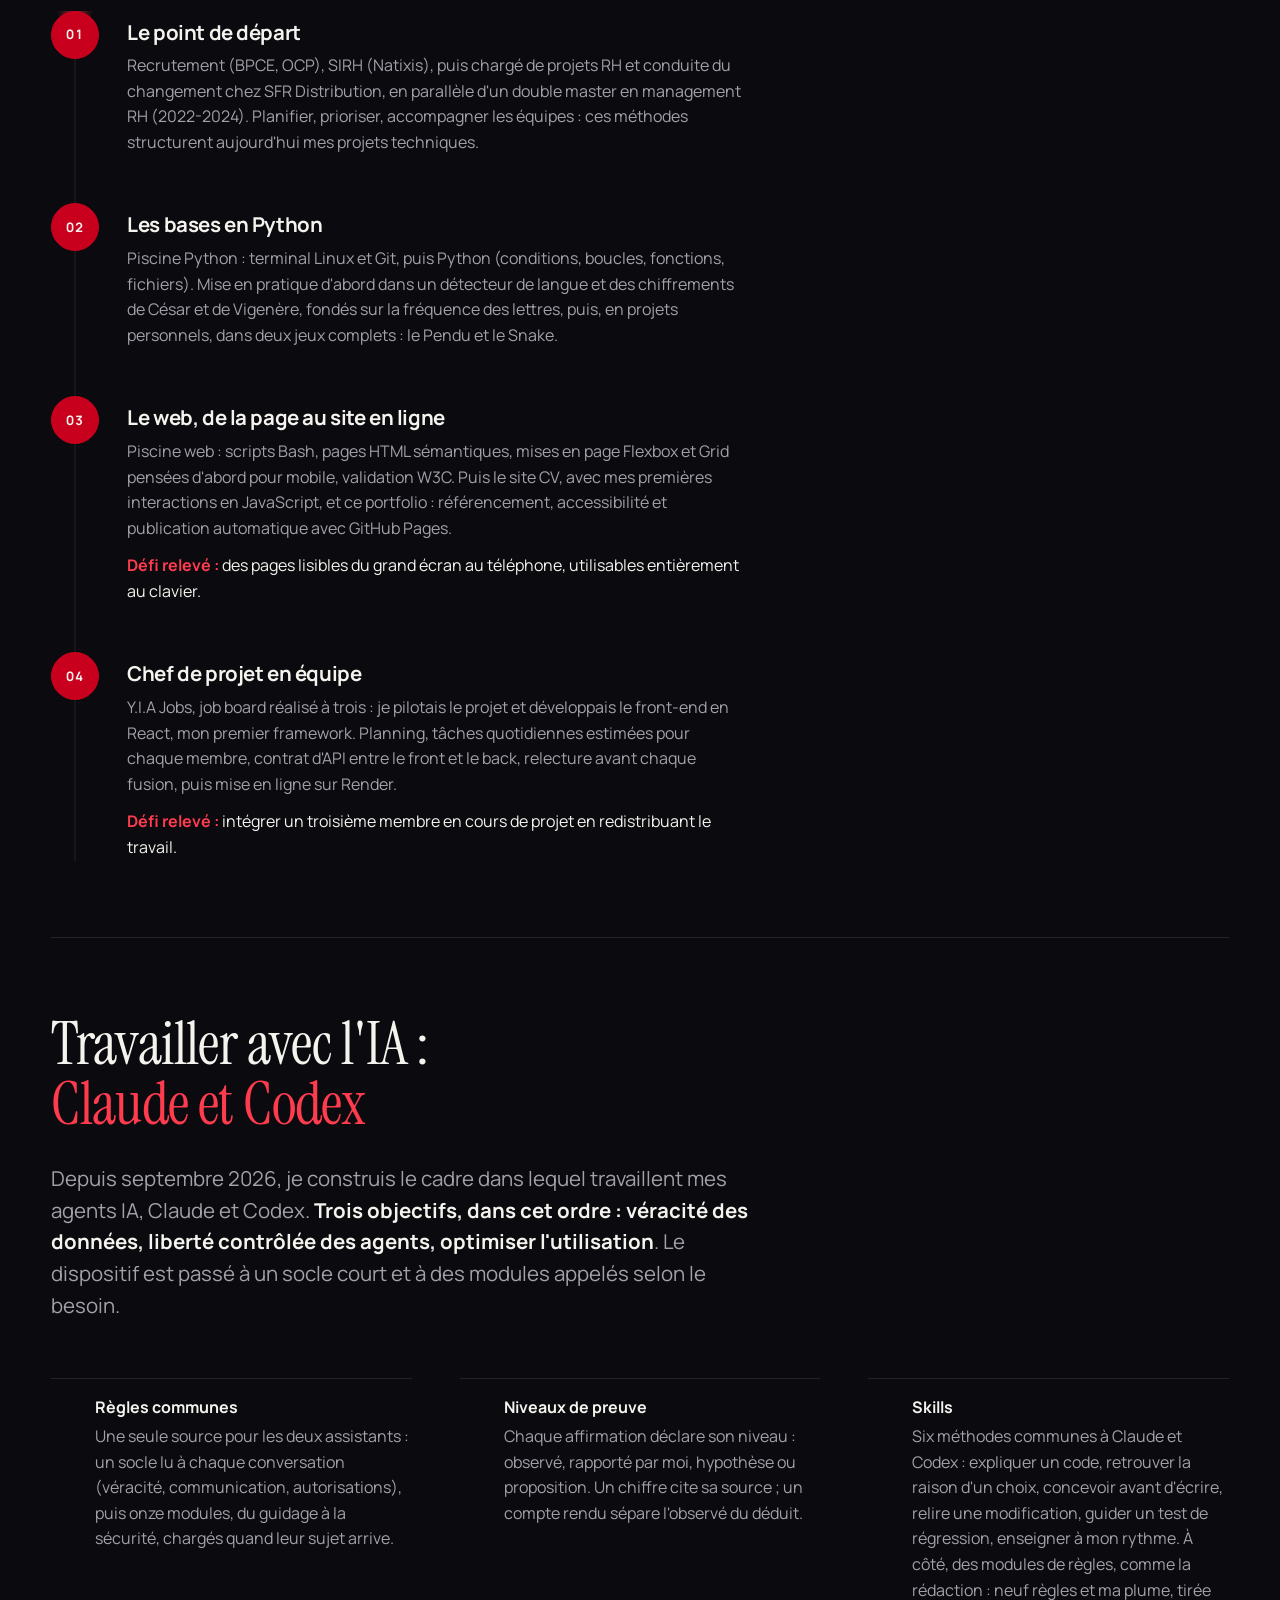
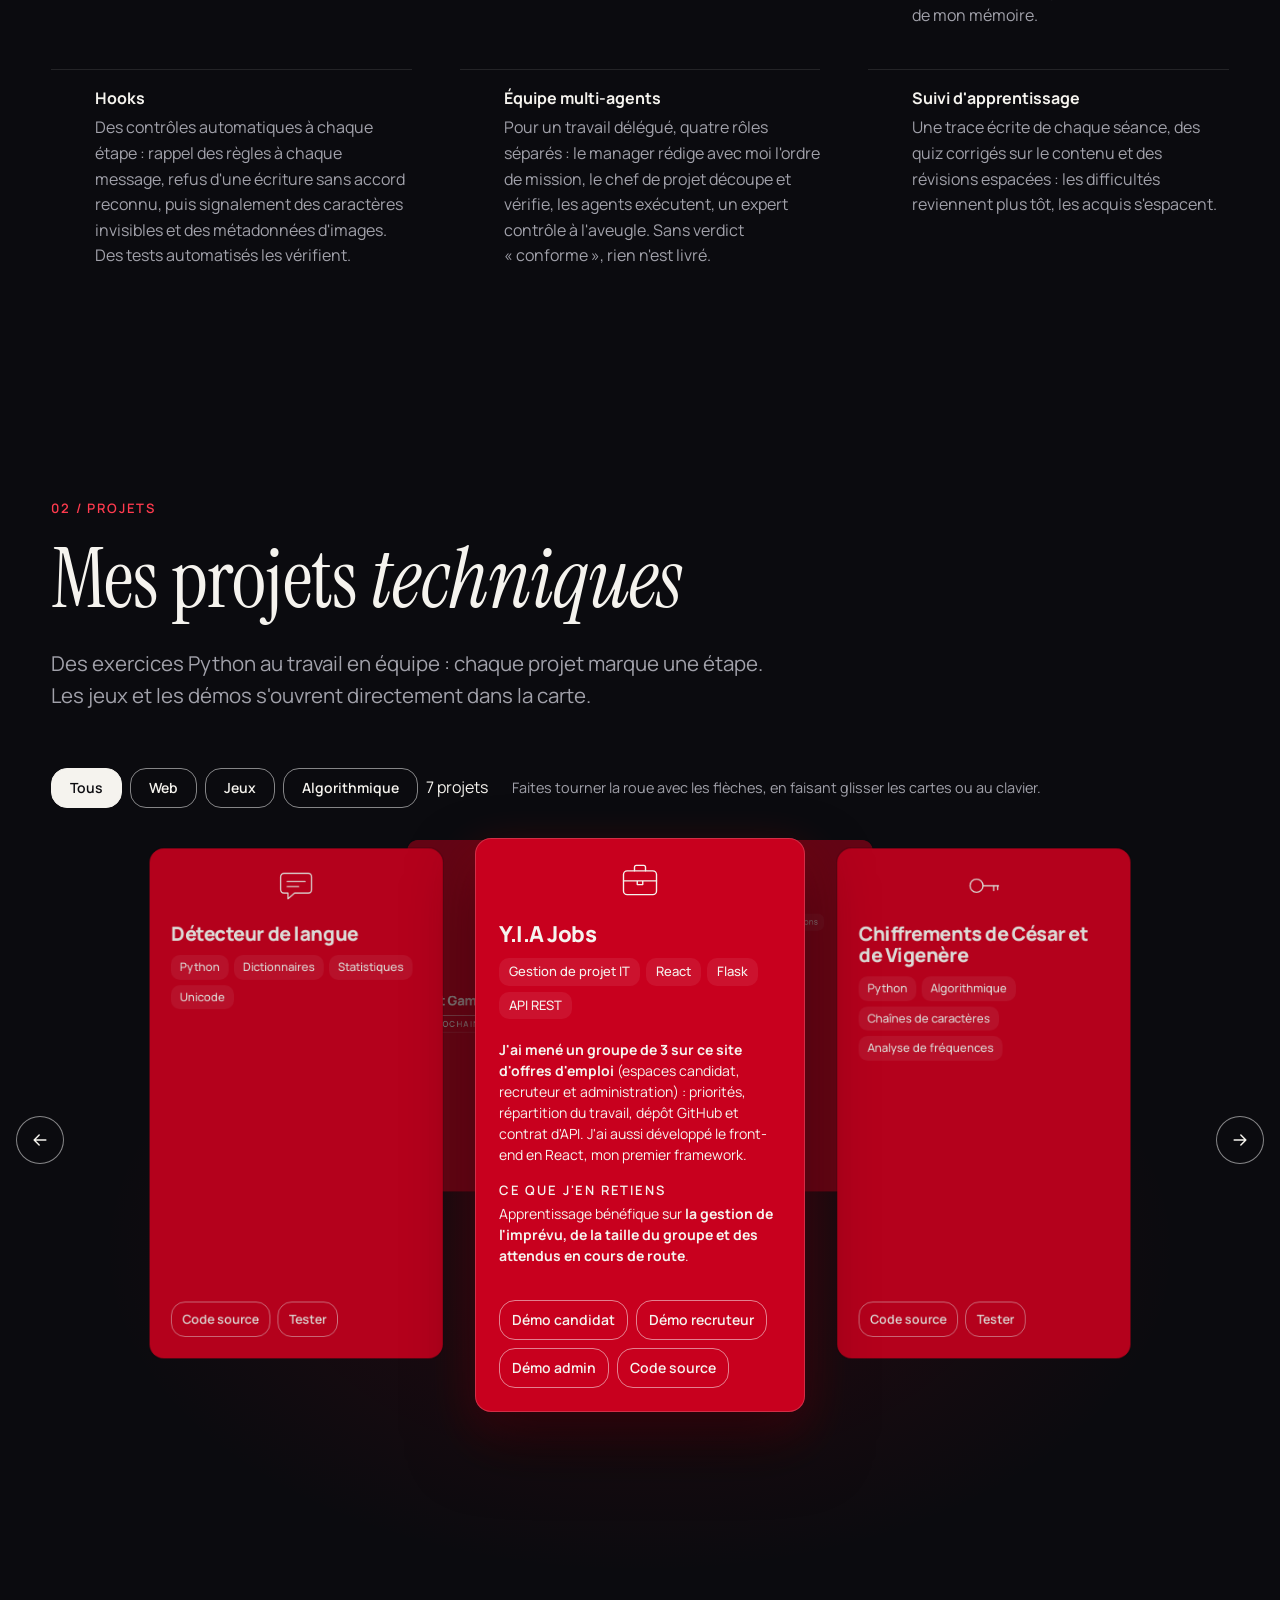
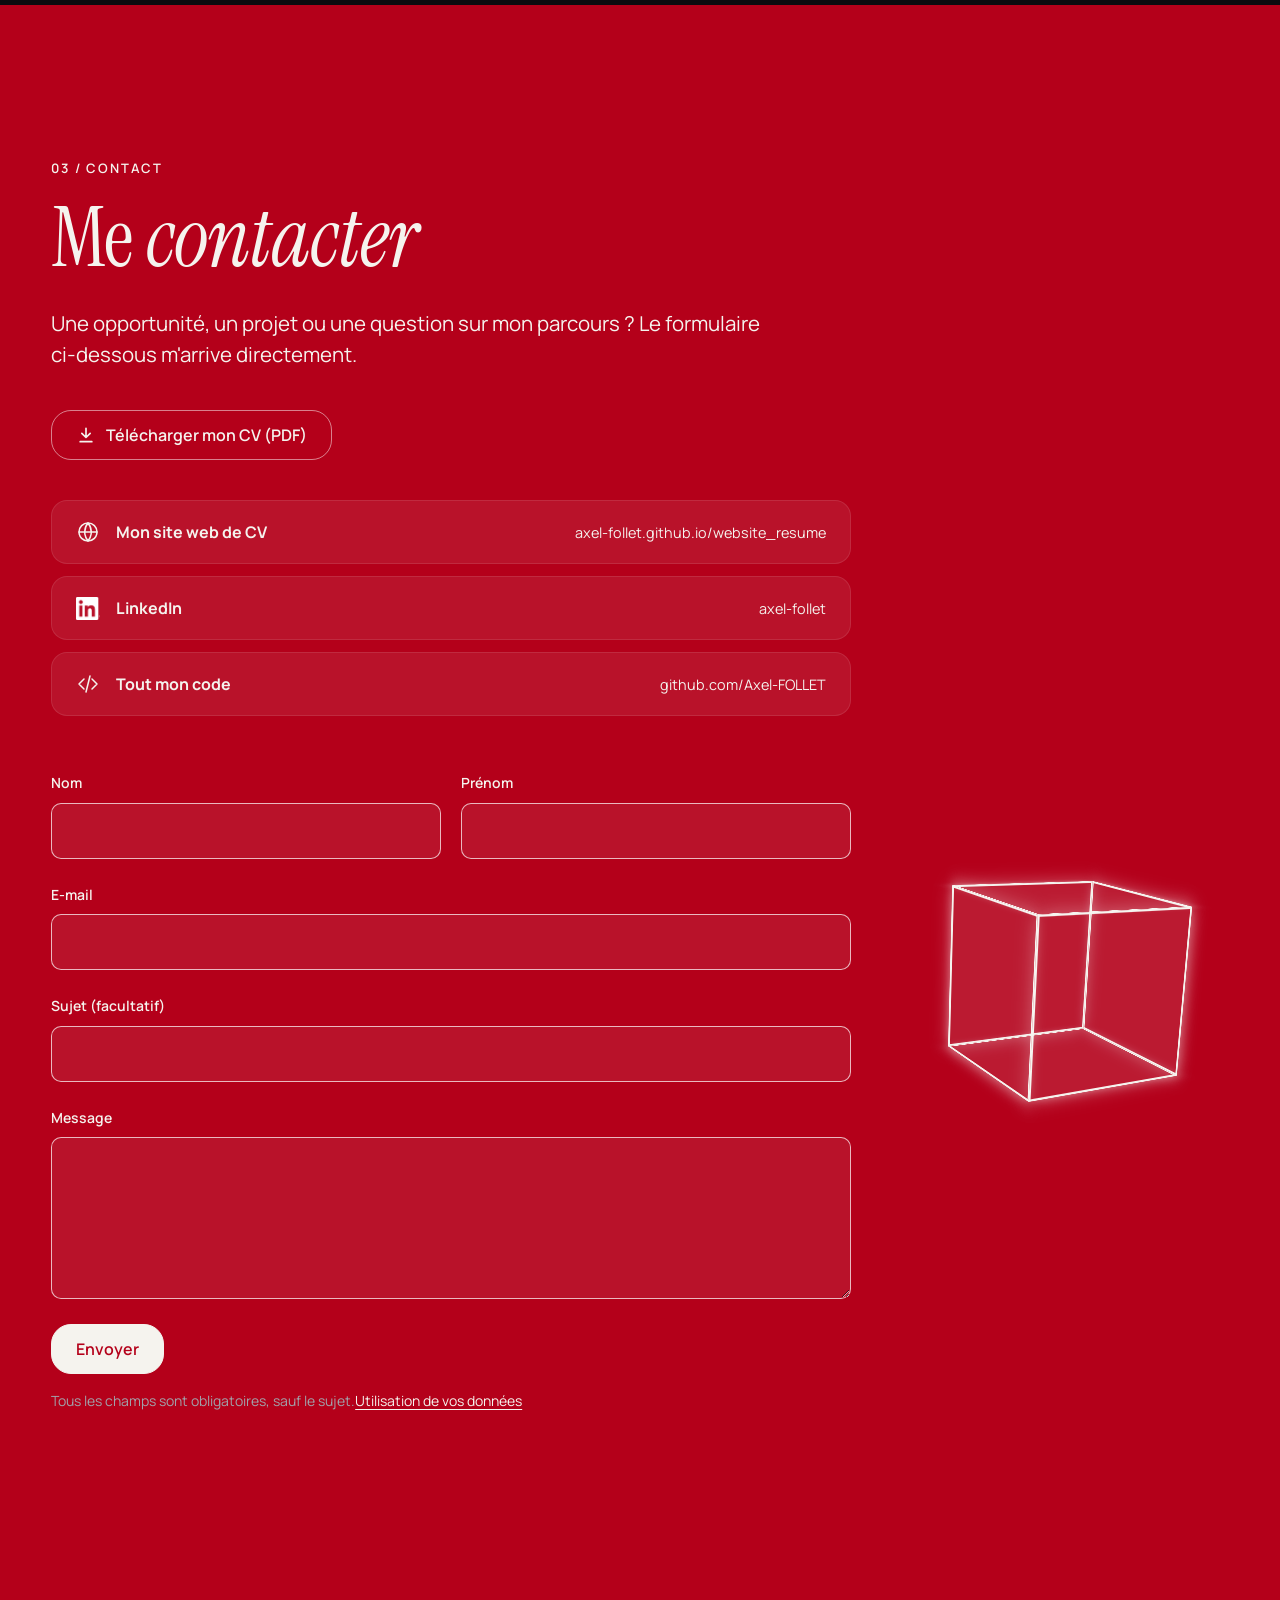
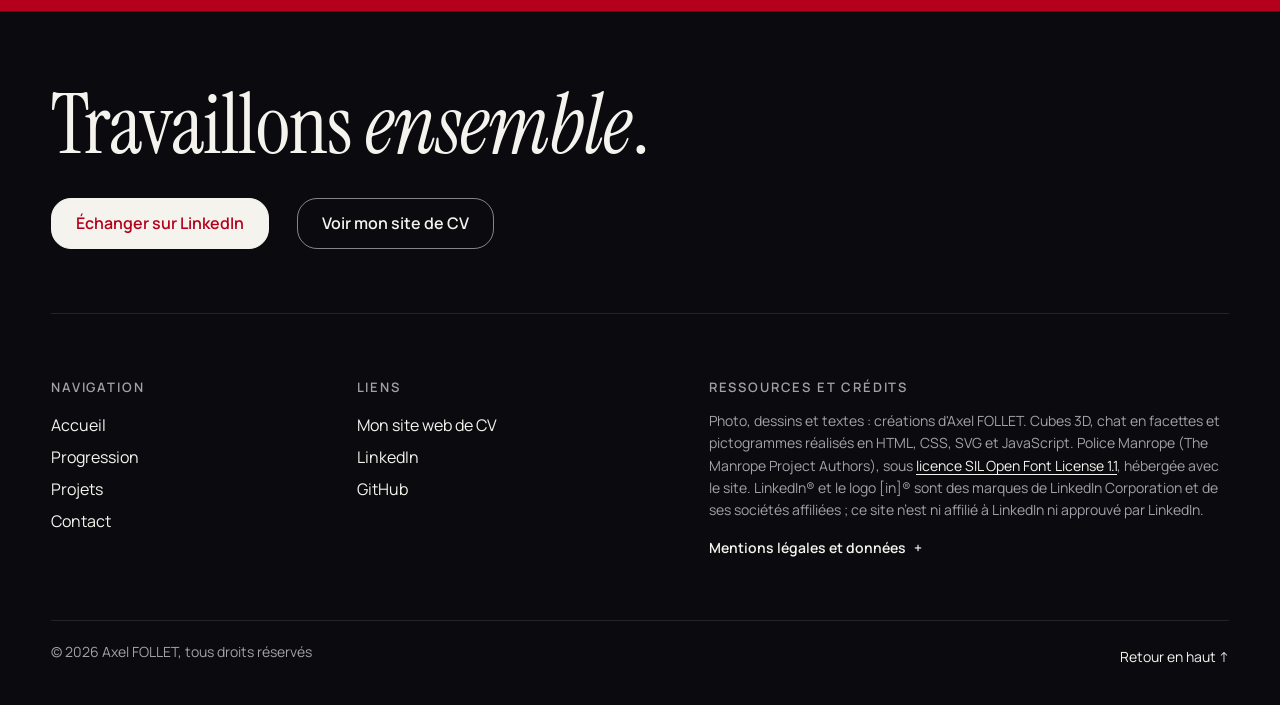
==== commit 04ecde4c: "v3.2" ====
--- a/index.html
+++ b/index.html
@@ -42,7 +42,7 @@
     <link rel="stylesheet" href="css/buttons.css?v=2108940d7dfb">
     <link rel="stylesheet" href="css/home.css?v=2f240020d128">
     <link rel="stylesheet" href="css/cubes.css?v=cde2ce89c339">
-    <link rel="stylesheet" href="css/projects.css?v=fde3396de3ce">
+    <link rel="stylesheet" href="css/projects.css?v=0acd8c2ef261">
     <link rel="stylesheet" href="css/career.css?v=80c53986663f">
     <link rel="stylesheet" href="css/contact.css?v=a82baebf779d">
     <link rel="stylesheet" href="css/footer.css?v=bb28efed03ab">
@@ -365,37 +365,85 @@
 
                     </article>
 
-                    <article class="project-card" data-slug="site-cv" data-domain="web" data-hover="cursor">
+                    <article class="project-card" data-slug="cesar-vigenere" data-domain="algorithms" data-hover="cipher">
 
                         <div class="project-card__main">
 
                             <div class="project-card__media">
-                                <!-- Cube 3D, l'emblème du site CV : il tourne et s'attrape comme les autres -->
-                                <span class="cube cube--card cube--white" aria-hidden="true" data-speed="12" data-phase="30"></span>
+                                <!-- Pictogramme : clé -->
+                                <svg class="project-card__icon" viewBox="0 0 48 48" aria-hidden="true">
+                                    <circle cx="15" cy="24" r="8"/>
+                                    <path d="M23 24h19M36 24v6M41 24v5"/>
+                                </svg>
                             </div>
 
                             <div class="project-card__body">
 
-                                <h3 class="project-card__title">Site web de mon CV</h3>
+                                <h3 class="project-card__title">Chiffrements de <span data-cipher>César</span> et de <span data-cipher data-cipher-vigenere="EPITECH" data-cipher-off>Vigenère</span></h3>
 
                                 <ul class="project-card__tags" aria-label="Compétences et technologies">
-                                    <li class="tag">HTML</li>
-                                    <li class="tag">CSS</li>
-                                    <li class="tag">JavaScript</li>
-                                    <li class="tag">GitHub Pages</li>
+                                    <li class="tag">Python</li>
+                                    <li class="tag">Algorithmique</li>
+                                    <li class="tag">Chaînes de caractères</li>
+                                    <li class="tag">Analyse de fréquences</li>
                                 </ul>
 
                                 <div class="project-card__story">
-                                    <p class="project-card__text">Projet de la piscine web Epitech, sans framework&nbsp;: <strong>présenter mon passage des RH à l'informatique</strong> sur un site responsive, interactif et bilingue, avec un formulaire de contact fonctionnel.</p>
+                                    <p class="project-card__text">Exercice de la piscine Python&nbsp;: chiffrer et déchiffrer avec César (décalage fixe) et Vigenère (décalage donné par un mot-clé), puis <strong>retrouver seul la clé d'un César</strong>.</p>
                                     <p class="project-card__label">Ce que j'en retiens</p>
-                                    <p class="project-card__text">Un fichier par responsabilité (menu, cubes, formulaire, jeux) m'a appris comment les parties échangent. Face à un bug, <strong>je corrige la cause plutôt que le symptôme</strong>, sans effet de bord sur le reste du site.</p>
+                                    <p class="project-card__text">Le modulo fait boucler l'alphabet et une seule fonction sert à chiffrer et à déchiffrer. Pour casser César, <strong>j'essaie les 26 clés et garde le texte le plus proche du français</strong>, comme dans le détecteur de langue.</p>
                                 </div>
 
                                 <div class="project-card__actions">
-                                    <a class="button" href="https://axel-follet.github.io/website_resume/" target="_blank" rel="noopener noreferrer">Voir le site en ligne</a>
-                                    <a class="button" href="https://github.com/Axel-FOLLET/website_resume" target="_blank" rel="noopener noreferrer">Code source</a>
-                                </div>
-
+                                    <a class="button" href="https://github.com/Axel-FOLLET/Axou/tree/main/piscine_python/chiffrement" target="_blank" rel="noopener noreferrer">Code source</a>
+                                    <button class="button project-card__toggle" type="button" aria-expanded="false" aria-controls="demo-cipher" data-label-open="Tester" data-label-close="Masquer la démo">Tester</button>
+                                </div>
+
+                            </div>
+
+                        </div>
+
+                        <!-- Démo : project-demos.js recalcule le résultat à chaque saisie -->
+                        <div class="project-card__stage demo demo--cipher" id="demo-cipher" hidden>
+
+                            <div class="form__row">
+                                <div class="form__field">
+                                    <label class="form__label" for="cipher-method">Méthode</label>
+                                    <select class="form__input demo__select" id="cipher-method" data-cipher-method>
+                                        <option value="caesar">César</option>
+                                        <option value="vigenere">Vigenère</option>
+                                    </select>
+                                </div>
+                                <div class="form__field">
+                                    <label class="form__label" for="cipher-direction">Opération</label>
+                                    <select class="form__input demo__select" id="cipher-direction" data-cipher-direction>
+                                        <option value="1">Chiffrer</option>
+                                        <option value="-1">Déchiffrer</option>
+                                    </select>
+                                </div>
+                                <div class="form__field">
+                                    <label class="form__label" for="cipher-key">Clé</label>
+                                    <input class="form__input" id="cipher-key" type="text" value="3" autocomplete="off" spellcheck="false" aria-describedby="cipher-key-hint cipher-key-error" data-cipher-key>
+                                    <p class="demo__hint" id="cipher-key-hint" data-cipher-hint></p>
+                                    <p class="form__error" id="cipher-key-error" aria-live="polite" data-cipher-error></p>
+                                </div>
+                            </div>
+
+                            <div class="form__field">
+                                <label class="form__label" for="cipher-text">Texte</label>
+                                <textarea class="form__input form__input--area demo__input" id="cipher-text" rows="3">Rendez-vous demain à la bibliothèque, près de la fenêtre.</textarea>
+                            </div>
+
+                            <div class="form__field">
+                                <label class="form__label" for="cipher-result">Résultat</label>
+                                <output class="demo__output" id="cipher-result" for="cipher-method cipher-direction cipher-key cipher-text"></output>
+                            </div>
+
+                            <p class="demo__note" id="cipher-message" aria-live="polite"></p>
+
+                            <div class="demo__actions">
+                                <button class="button" type="button" data-cipher-swap>Repartir du résultat</button>
+                                <button class="button" type="button" data-cipher-crack hidden>Trouver la clé</button>
                             </div>
 
                         </div>
@@ -519,85 +567,37 @@
 
                     </article>
 
-                    <article class="project-card" data-slug="cesar-vigenere" data-domain="algorithms" data-hover="cipher">
+                    <article class="project-card" data-slug="site-cv" data-domain="web" data-hover="cursor">
 
                         <div class="project-card__main">
 
                             <div class="project-card__media">
-                                <!-- Pictogramme : clé -->
-                                <svg class="project-card__icon" viewBox="0 0 48 48" aria-hidden="true">
-                                    <circle cx="15" cy="24" r="8"/>
-                                    <path d="M23 24h19M36 24v6M41 24v5"/>
-                                </svg>
+                                <!-- Cube 3D, l'emblème du site CV : il tourne et s'attrape comme les autres -->
+                                <span class="cube cube--card cube--white" aria-hidden="true" data-speed="12" data-phase="30"></span>
                             </div>
 
                             <div class="project-card__body">
 
-                                <h3 class="project-card__title">Chiffrements de <span data-cipher>César</span> et de <span data-cipher data-cipher-vigenere="EPITECH" data-cipher-off>Vigenère</span></h3>
+                                <h3 class="project-card__title">Site web de mon CV</h3>
 
                                 <ul class="project-card__tags" aria-label="Compétences et technologies">
-                                    <li class="tag">Python</li>
-                                    <li class="tag">Algorithmique</li>
-                                    <li class="tag">Chaînes de caractères</li>
-                                    <li class="tag">Analyse de fréquences</li>
+                                    <li class="tag">HTML</li>
+                                    <li class="tag">CSS</li>
+                                    <li class="tag">JavaScript</li>
+                                    <li class="tag">GitHub Pages</li>
                                 </ul>
 
                                 <div class="project-card__story">
-                                    <p class="project-card__text">Exercice de la piscine Python&nbsp;: chiffrer et déchiffrer avec César (décalage fixe) et Vigenère (décalage donné par un mot-clé), puis <strong>retrouver seul la clé d'un César</strong>.</p>
+                                    <p class="project-card__text">Projet de la piscine web Epitech, sans framework&nbsp;: <strong>présenter mon passage des RH à l'informatique</strong> sur un site responsive, interactif et bilingue, avec un formulaire de contact fonctionnel.</p>
                                     <p class="project-card__label">Ce que j'en retiens</p>
-                                    <p class="project-card__text">Le modulo fait boucler l'alphabet et une seule fonction sert à chiffrer et à déchiffrer. Pour casser César, <strong>j'essaie les 26 clés et garde le texte le plus proche du français</strong>, comme dans le détecteur de langue.</p>
+                                    <p class="project-card__text">Un fichier par responsabilité (menu, cubes, formulaire, jeux) m'a appris comment les parties échangent. Face à un bug, <strong>je corrige la cause plutôt que le symptôme</strong>, sans effet de bord sur le reste du site.</p>
                                 </div>
 
                                 <div class="project-card__actions">
-                                    <a class="button" href="https://github.com/Axel-FOLLET/Axou/tree/main/piscine_python/chiffrement" target="_blank" rel="noopener noreferrer">Code source</a>
-                                    <button class="button project-card__toggle" type="button" aria-expanded="false" aria-controls="demo-cipher" data-label-open="Tester" data-label-close="Masquer la démo">Tester</button>
-                                </div>
-
-                            </div>
-
-                        </div>
-
-                        <!-- Démo : project-demos.js recalcule le résultat à chaque saisie -->
-                        <div class="project-card__stage demo demo--cipher" id="demo-cipher" hidden>
-
-                            <div class="form__row">
-                                <div class="form__field">
-                                    <label class="form__label" for="cipher-method">Méthode</label>
-                                    <select class="form__input demo__select" id="cipher-method" data-cipher-method>
-                                        <option value="caesar">César</option>
-                                        <option value="vigenere">Vigenère</option>
-                                    </select>
-                                </div>
-                                <div class="form__field">
-                                    <label class="form__label" for="cipher-direction">Opération</label>
-                                    <select class="form__input demo__select" id="cipher-direction" data-cipher-direction>
-                                        <option value="1">Chiffrer</option>
-                                        <option value="-1">Déchiffrer</option>
-                                    </select>
-                                </div>
-                                <div class="form__field">
-                                    <label class="form__label" for="cipher-key">Clé</label>
-                                    <input class="form__input" id="cipher-key" type="text" value="3" autocomplete="off" spellcheck="false" aria-describedby="cipher-key-hint cipher-key-error" data-cipher-key>
-                                    <p class="demo__hint" id="cipher-key-hint" data-cipher-hint></p>
-                                    <p class="form__error" id="cipher-key-error" aria-live="polite" data-cipher-error></p>
-                                </div>
-                            </div>
-
-                            <div class="form__field">
-                                <label class="form__label" for="cipher-text">Texte</label>
-                                <textarea class="form__input form__input--area demo__input" id="cipher-text" rows="3">Rendez-vous demain à la bibliothèque, près de la fenêtre.</textarea>
-                            </div>
-
-                            <div class="form__field">
-                                <label class="form__label" for="cipher-result">Résultat</label>
-                                <output class="demo__output" id="cipher-result" for="cipher-method cipher-direction cipher-key cipher-text"></output>
-                            </div>
-
-                            <p class="demo__note" id="cipher-message" aria-live="polite"></p>
-
-                            <div class="demo__actions">
-                                <button class="button" type="button" data-cipher-swap>Repartir du résultat</button>
-                                <button class="button" type="button" data-cipher-crack hidden>Trouver la clé</button>
+                                    <a class="button" href="https://axel-follet.github.io/website_resume/" target="_blank" rel="noopener noreferrer">Voir le site en ligne</a>
+                                    <a class="button" href="https://github.com/Axel-FOLLET/website_resume" target="_blank" rel="noopener noreferrer">Code source</a>
+                                </div>
+
                             </div>
 
                         </div>
--- a/css/projects.css
+++ b/css/projects.css
@@ -10,6 +10,15 @@
     --card-width: clamp(260px, 26vw, 330px);
 
     position: relative;
+}
+
+
+/*
+    Fenêtre trop basse pour la carte du centre (petit écran, zoom) : project-showcase.js élargit les cartes sur ordinateur.
+    Leur texte tient sur moins de lignes : la carte s'allonge moins.
+*/
+.showcase--wide {
+    --card-width: 420px;
 }
 
 
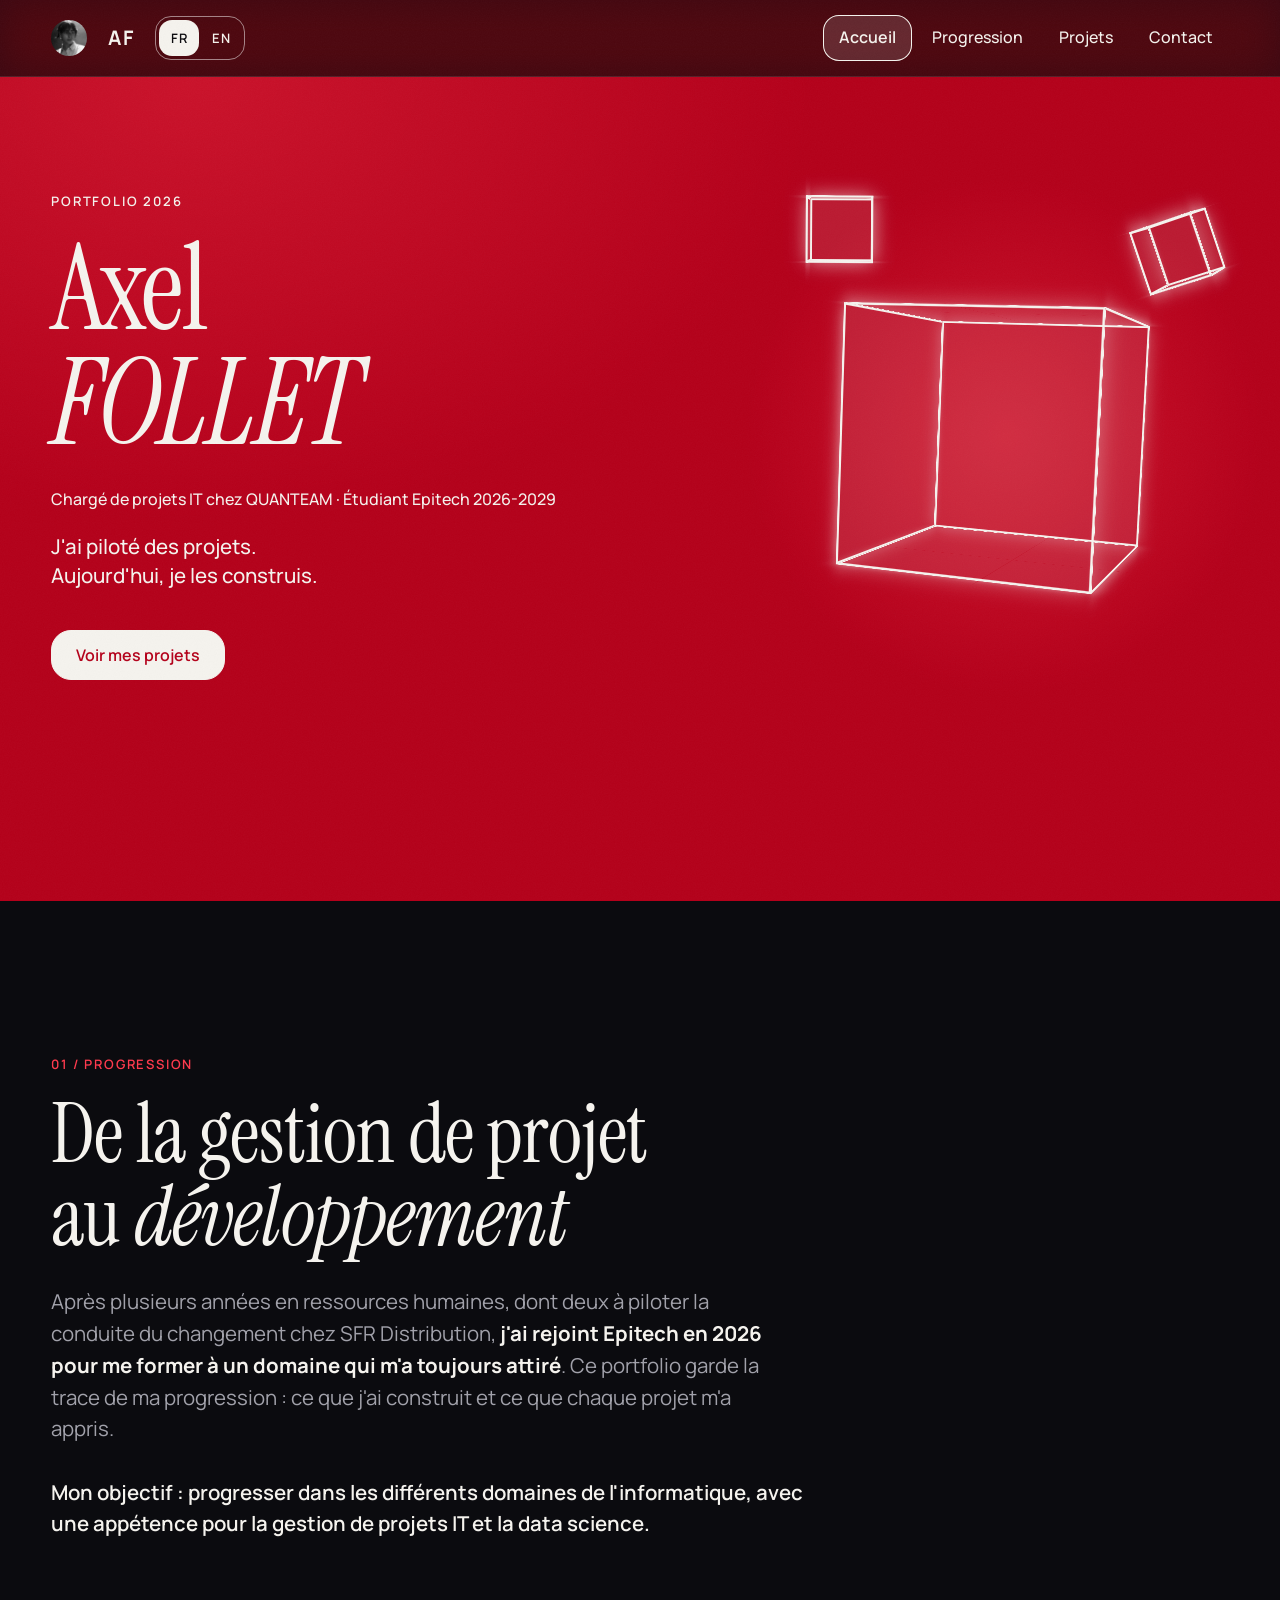
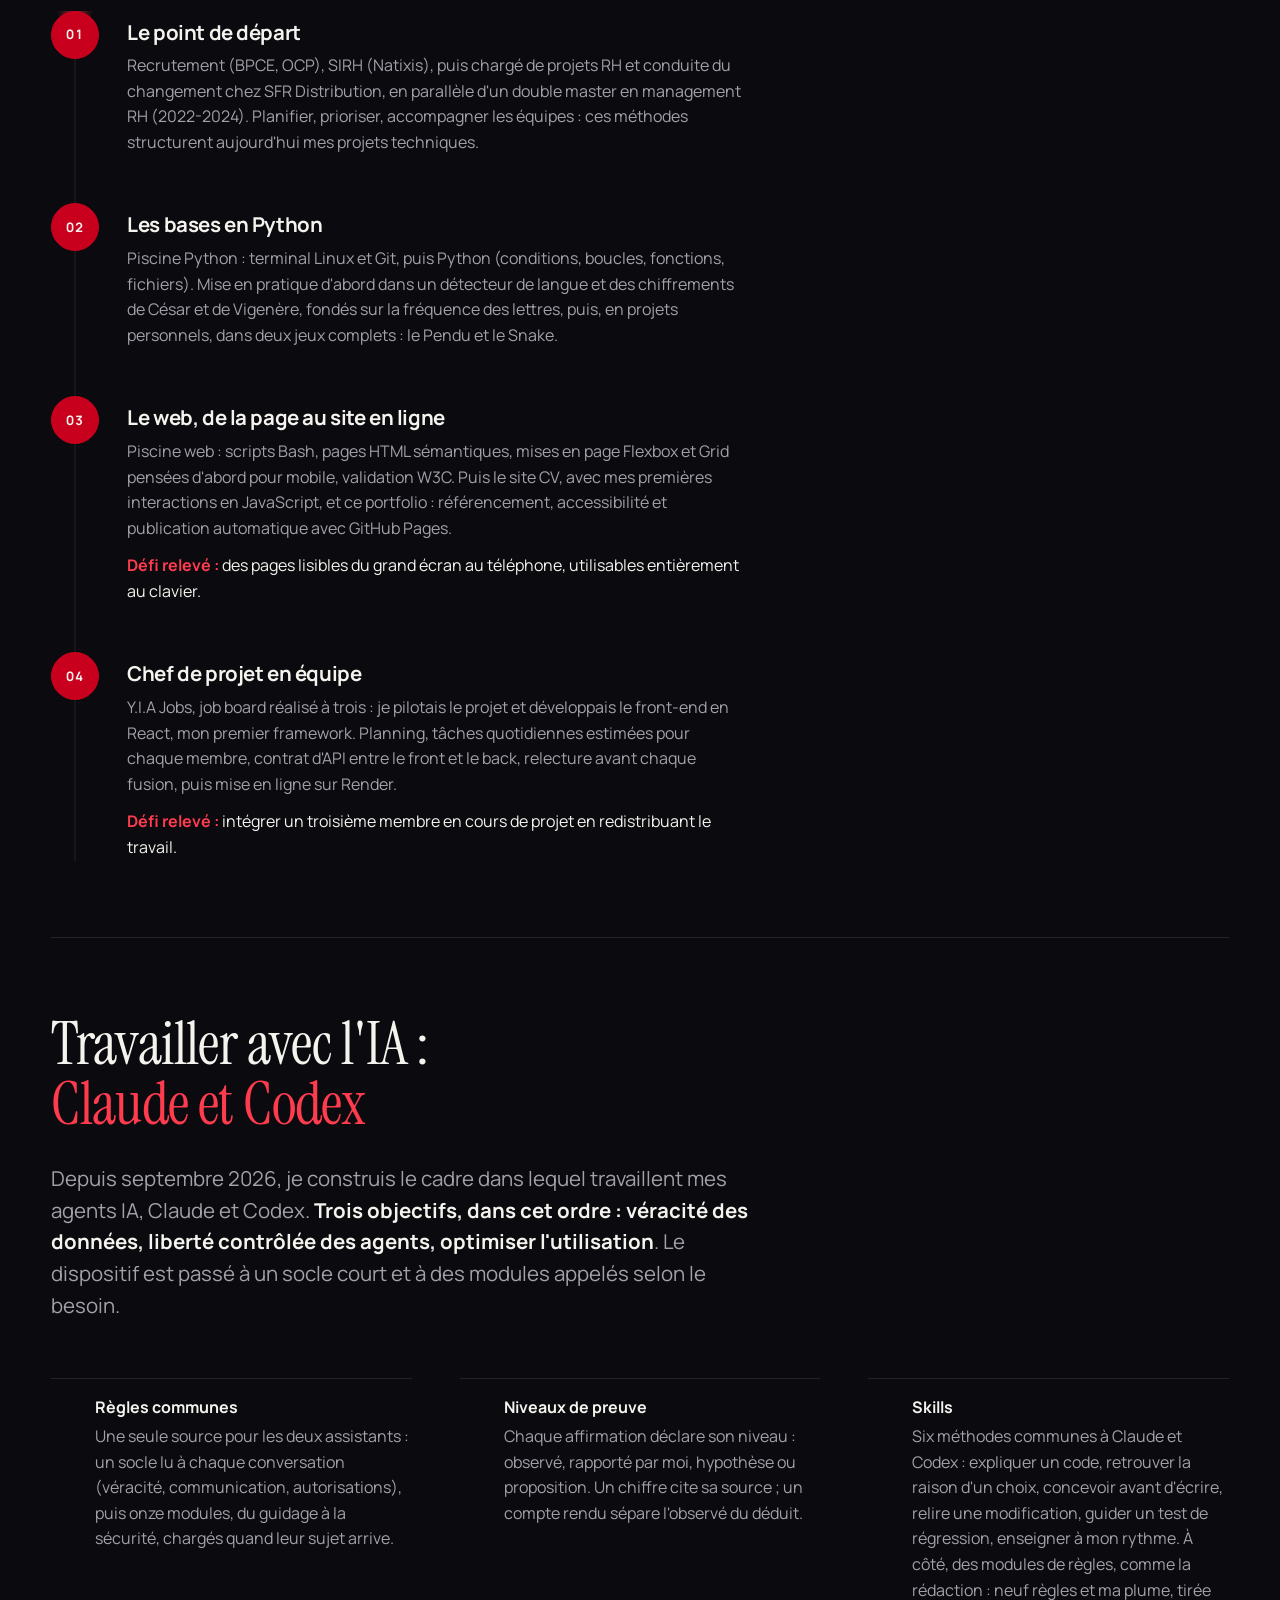
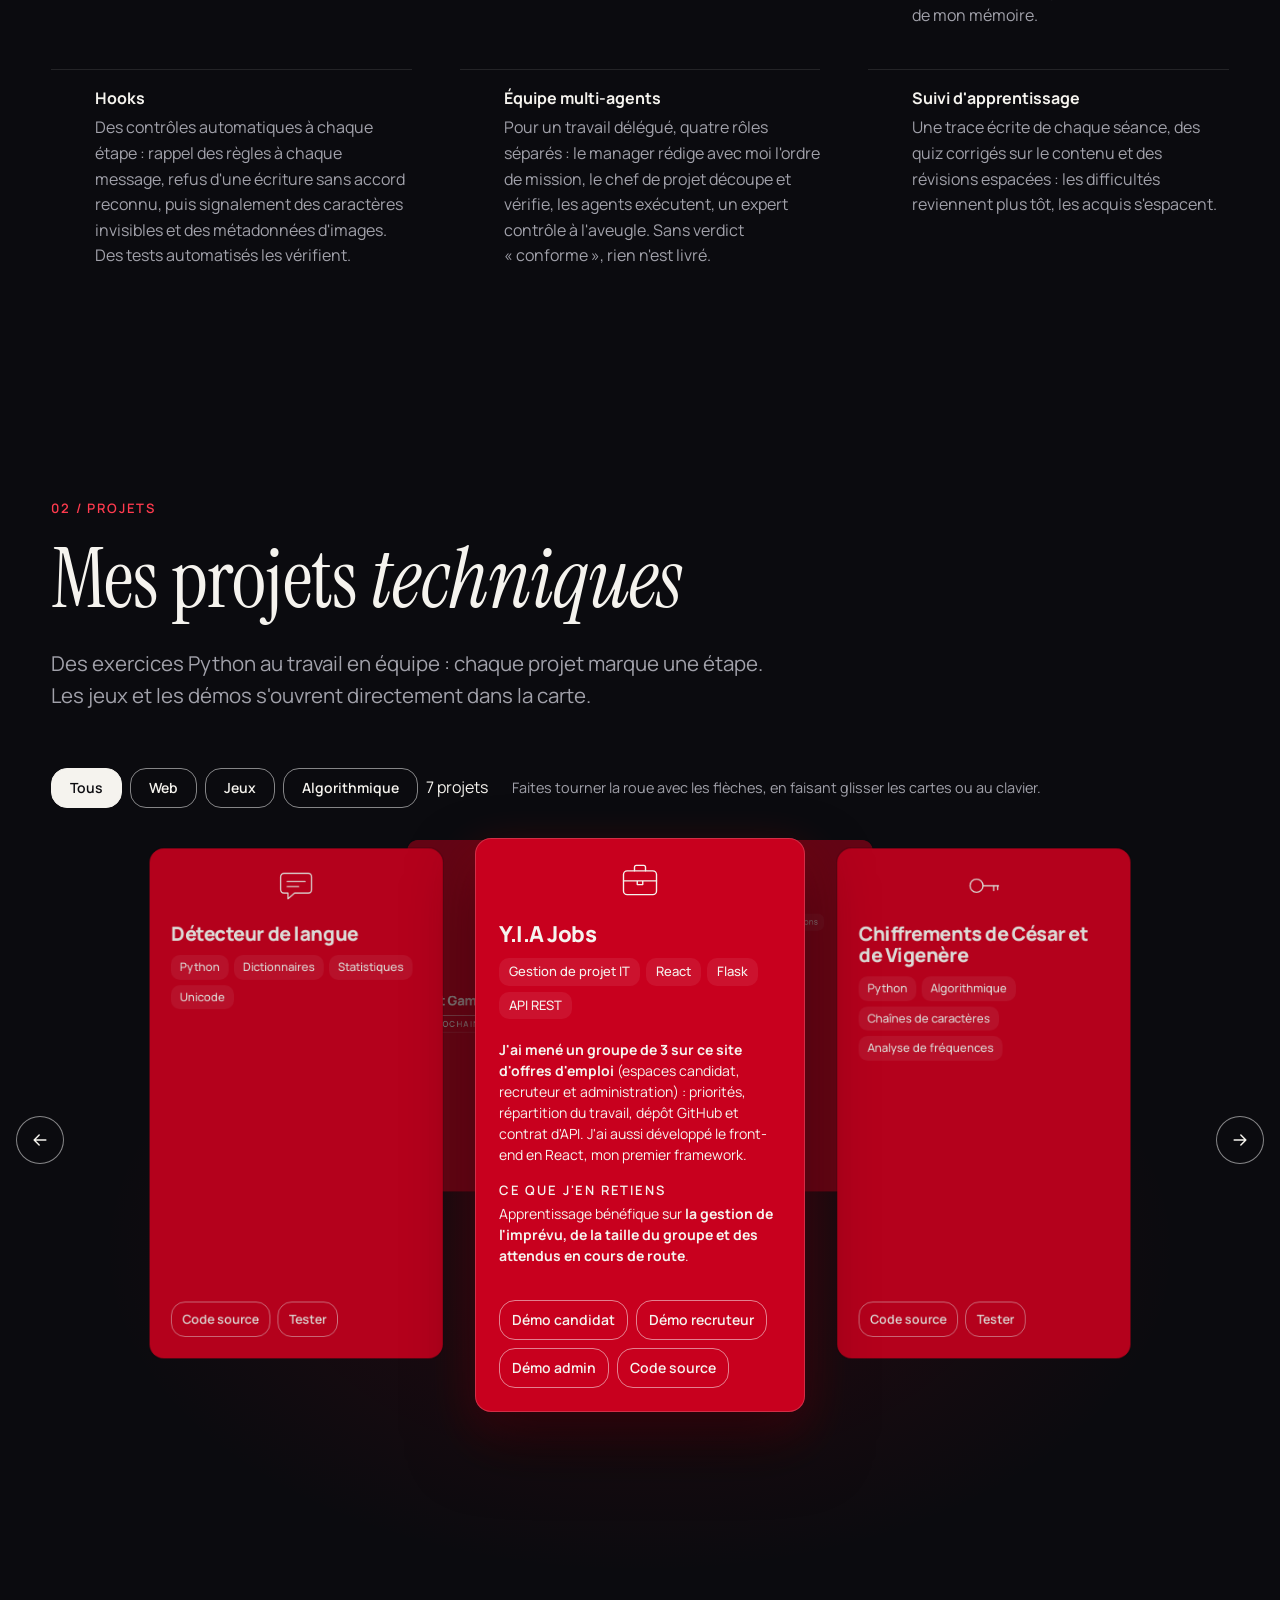
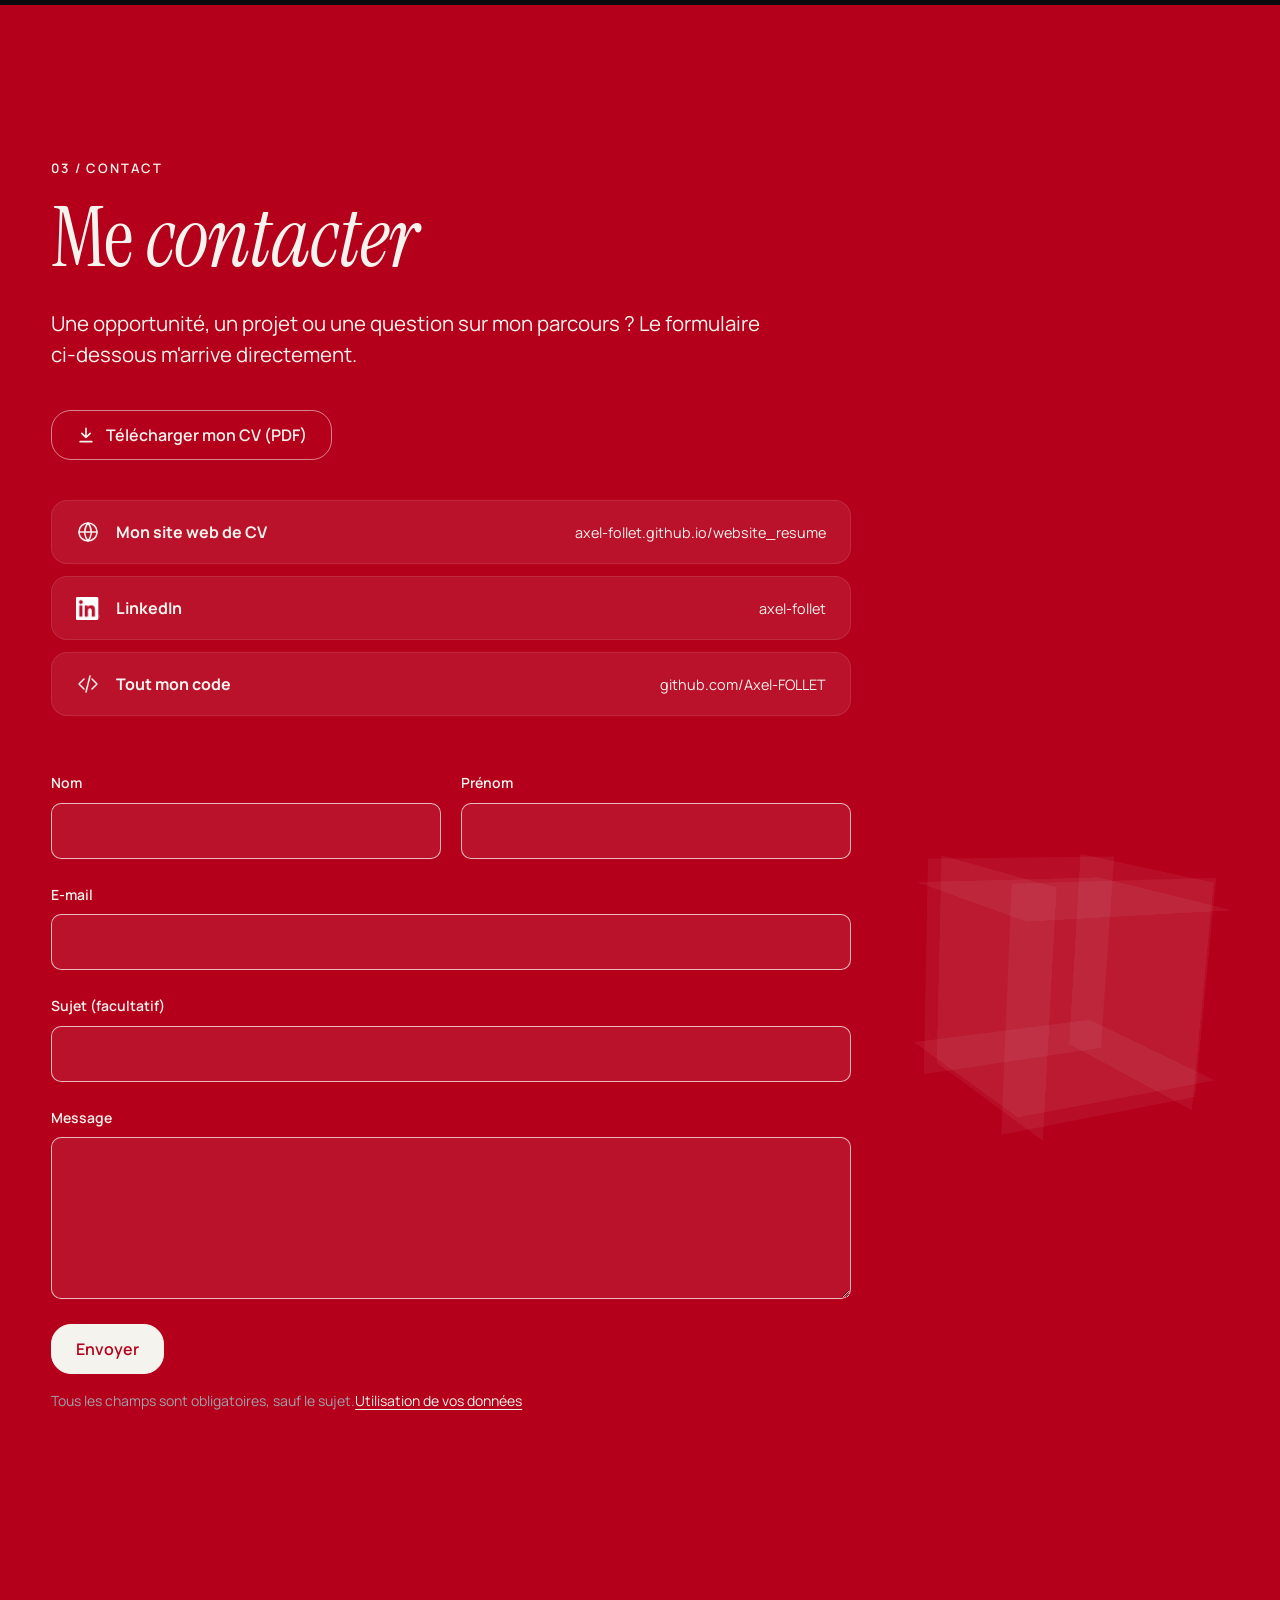
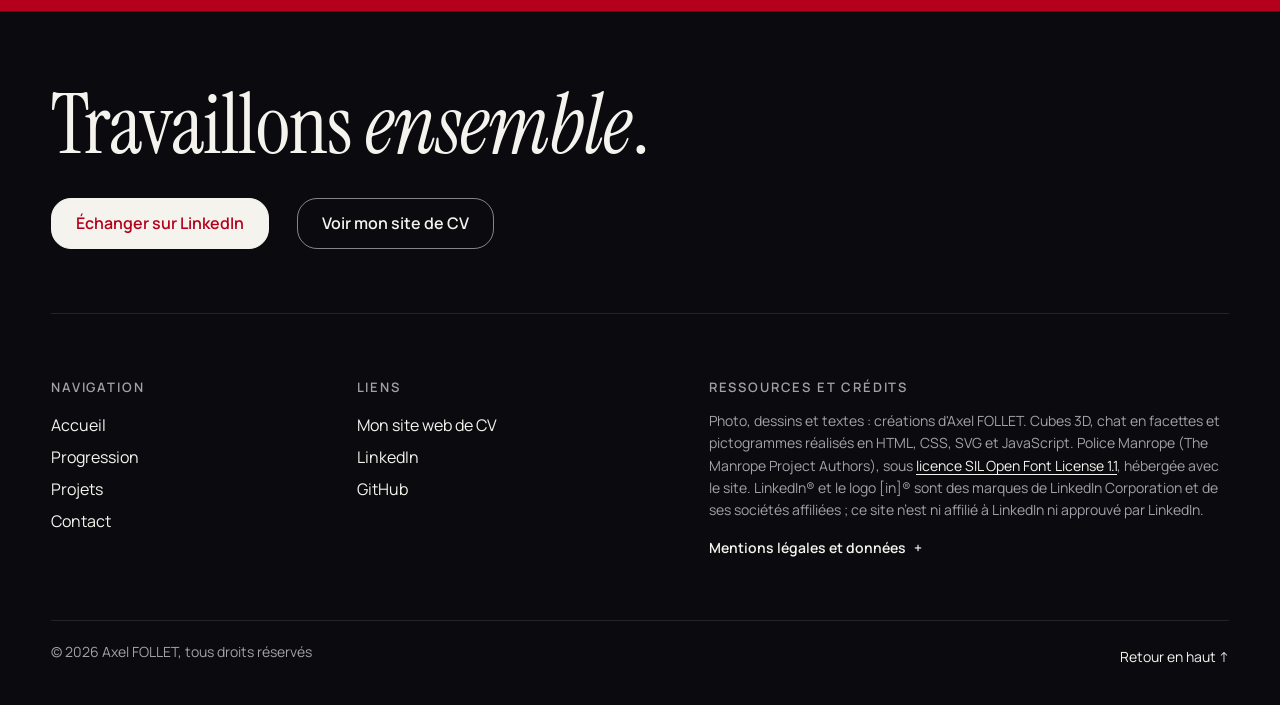
==== commit 9c64b4fb: "Liens du code source : nouvelle arborescence du dépôt Axou" ====
--- a/index.html
+++ b/index.html
@@ -395,7 +395,7 @@
                                 </div>
 
                                 <div class="project-card__actions">
-                                    <a class="button" href="https://github.com/Axel-FOLLET/Axou/tree/main/piscine_python/chiffrement" target="_blank" rel="noopener noreferrer">Code source</a>
+                                    <a class="button" href="https://github.com/Axel-FOLLET/Axou/tree/main/03_algorithms/chiffrement" target="_blank" rel="noopener noreferrer">Code source</a>
                                     <button class="button project-card__toggle" type="button" aria-expanded="false" aria-controls="demo-cipher" data-label-open="Tester" data-label-close="Masquer la démo">Tester</button>
                                 </div>
 
@@ -484,7 +484,7 @@
                                 </div>
 
                                 <div class="project-card__actions">
-                                    <a class="button" href="https://github.com/Axel-FOLLET/Axou/tree/main/jeux/jeu_du_snake" target="_blank" rel="noopener noreferrer">Code source</a>
+                                    <a class="button" href="https://github.com/Axel-FOLLET/Axou/tree/main/02_games/jeu_du_snake" target="_blank" rel="noopener noreferrer">Code source</a>
                                     <button class="button project-card__toggle project-card__toggle--game" type="button" aria-expanded="false" aria-controls="stage-snake" data-label-open="Jouer" data-label-close="Fermer le jeu">Jouer</button>
                                 </div>
 
@@ -528,7 +528,7 @@
                                 </div>
 
                                 <div class="project-card__actions">
-                                    <a class="button" href="https://github.com/Axel-FOLLET/Axou/tree/main/jeux/jeu_du_pendu" target="_blank" rel="noopener noreferrer">Code source</a>
+                                    <a class="button" href="https://github.com/Axel-FOLLET/Axou/tree/main/02_games/jeu_du_pendu" target="_blank" rel="noopener noreferrer">Code source</a>
                                     <button class="button project-card__toggle project-card__toggle--game" type="button" aria-expanded="false" aria-controls="stage-pendu" data-label-open="Jouer" data-label-close="Fermer le jeu">Jouer</button>
                                 </div>
 
@@ -634,7 +634,7 @@
                                 </div>
 
                                 <div class="project-card__actions">
-                                    <a class="button" href="https://github.com/Axel-FOLLET/Axou/tree/main/piscine_python/detecteur_de_langue" target="_blank" rel="noopener noreferrer">Code source</a>
+                                    <a class="button" href="https://github.com/Axel-FOLLET/Axou/tree/main/03_algorithms/detecteur_de_langue" target="_blank" rel="noopener noreferrer">Code source</a>
                                     <button class="button project-card__toggle" type="button" aria-expanded="false" aria-controls="demo-language" data-label-open="Tester" data-label-close="Masquer la démo">Tester</button>
                                 </div>
 
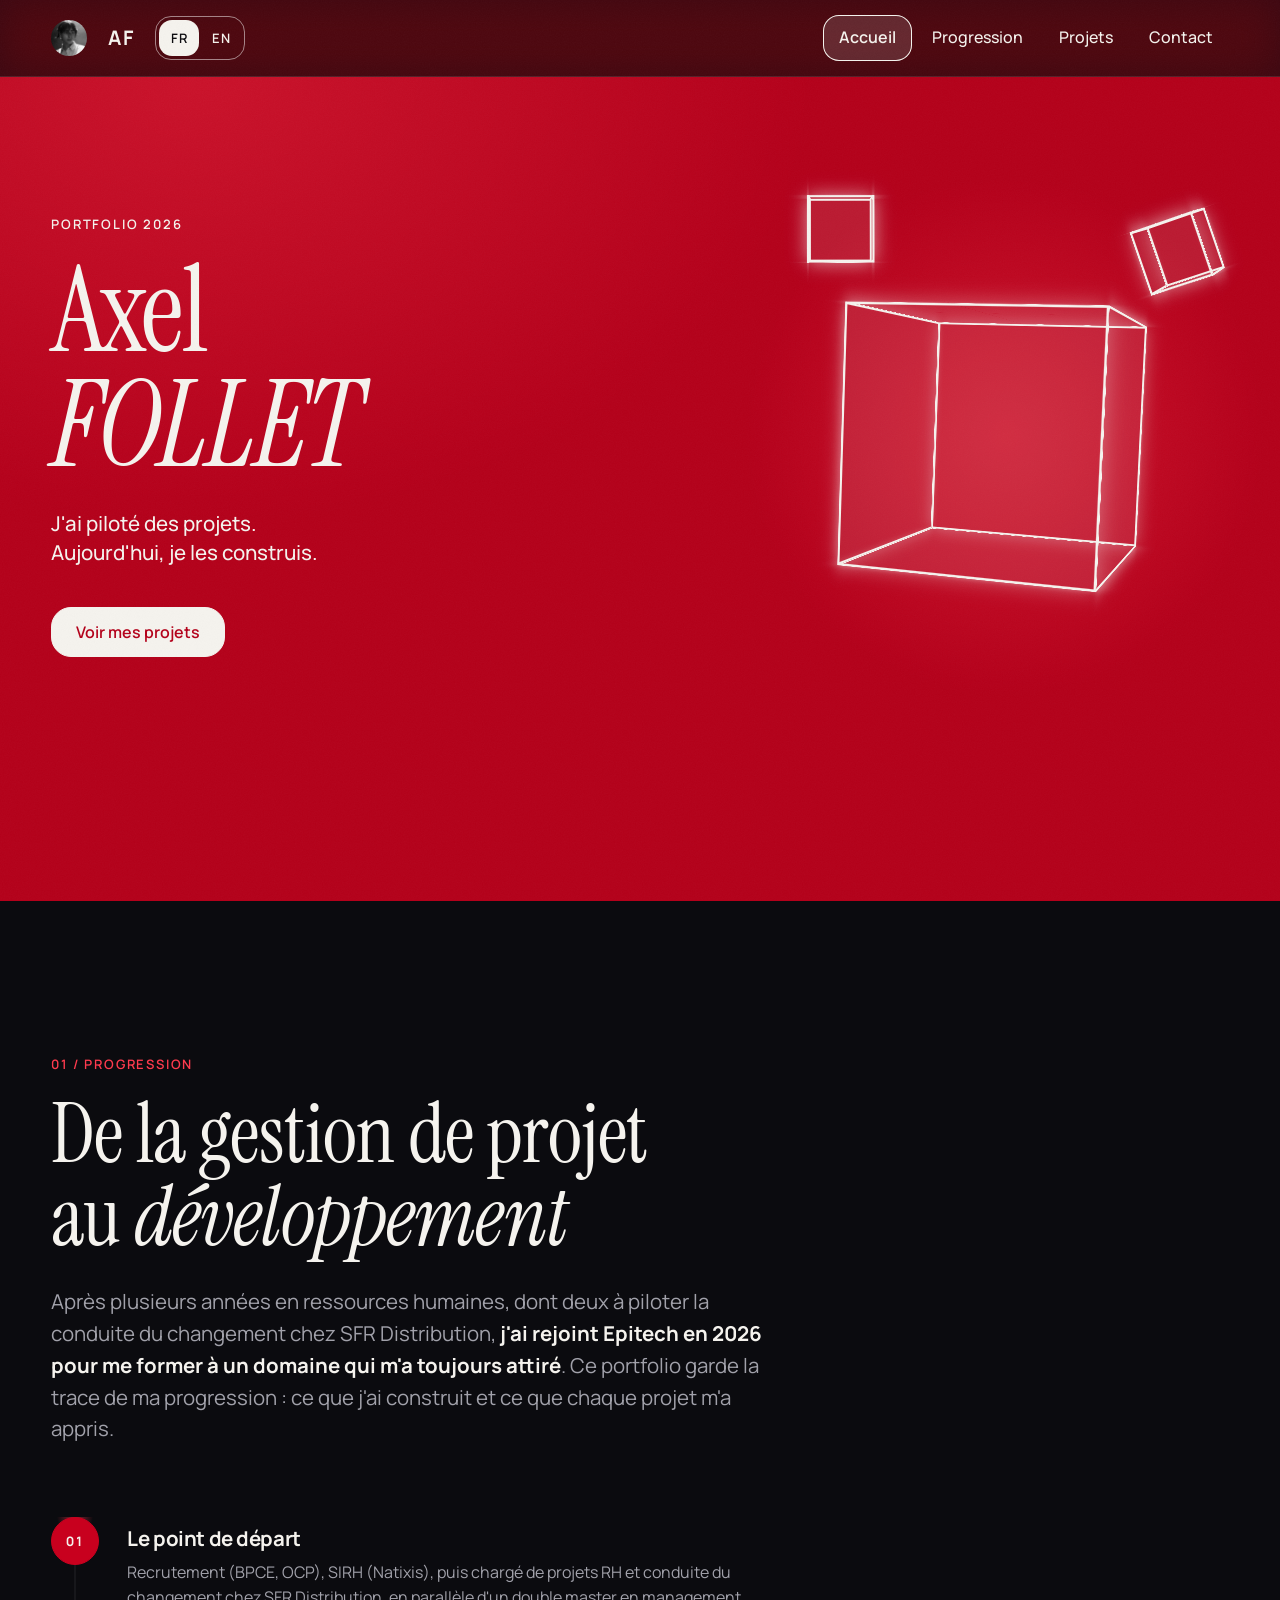
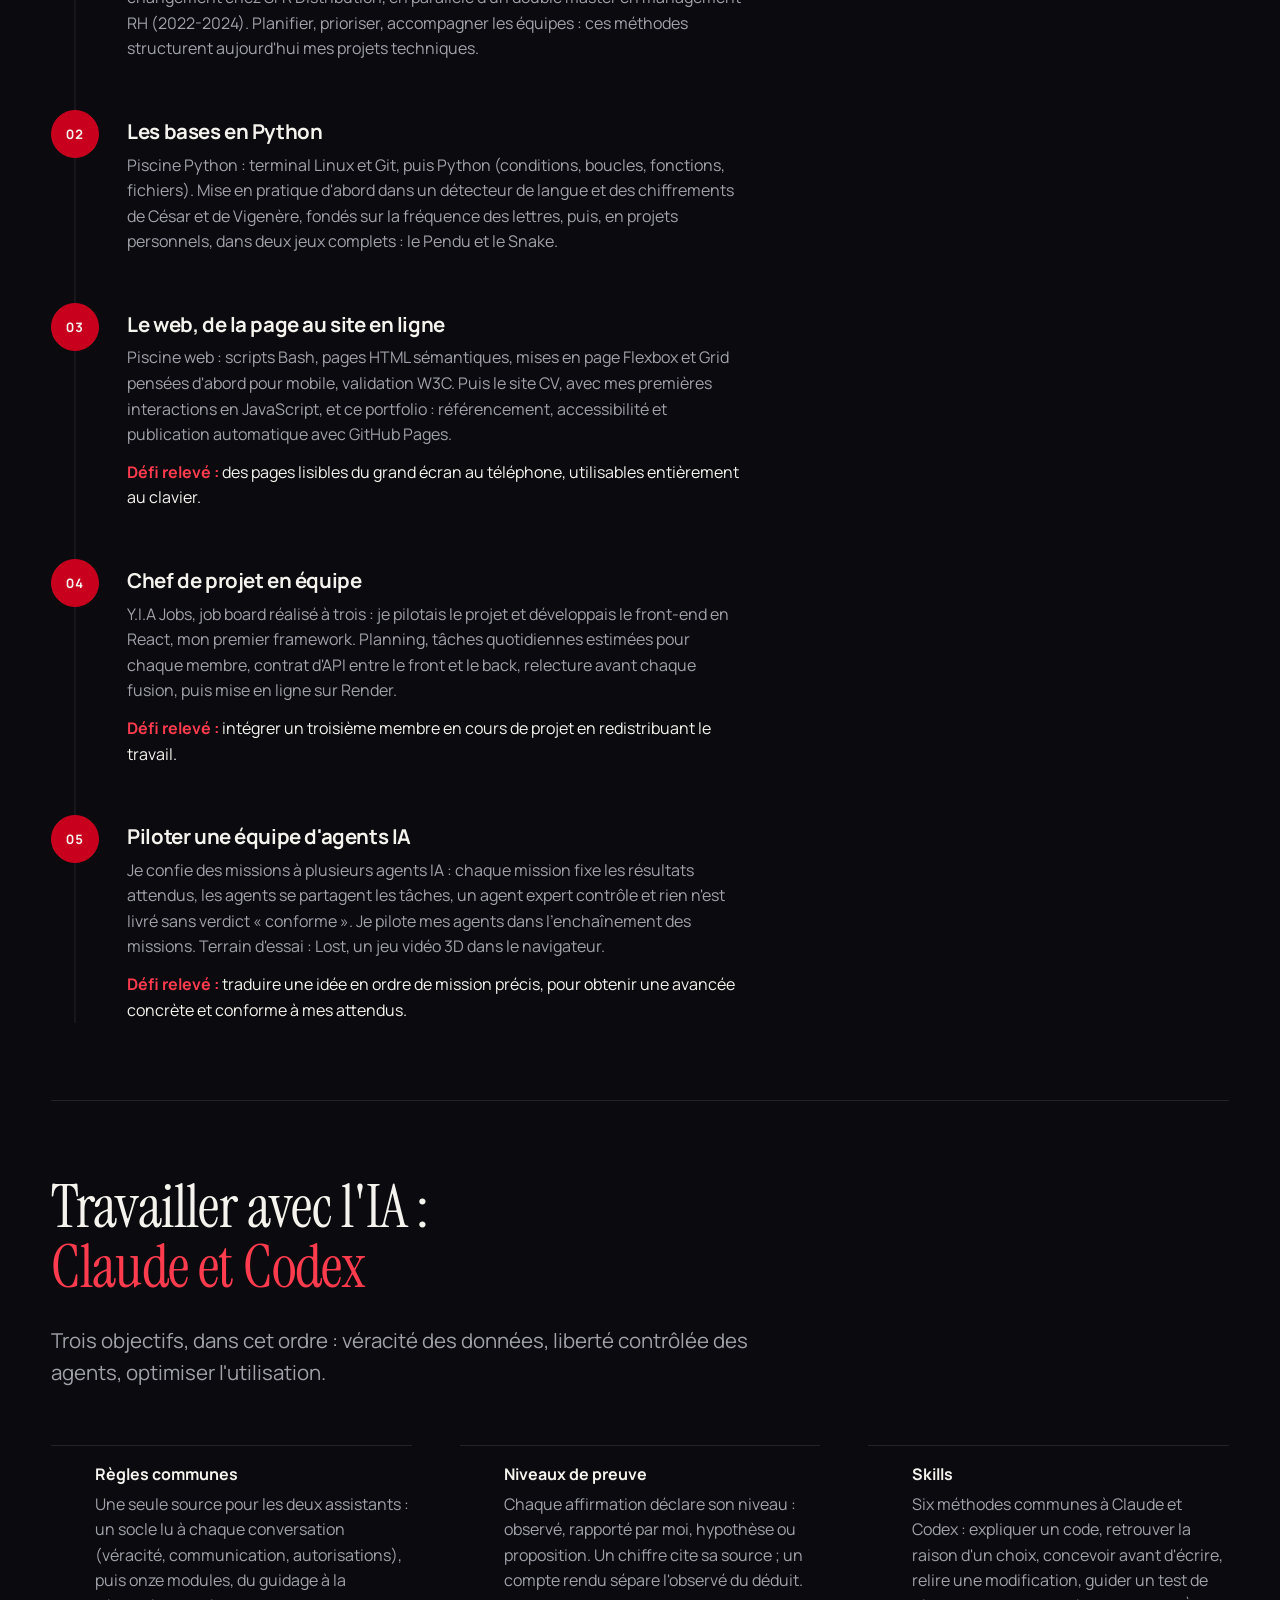
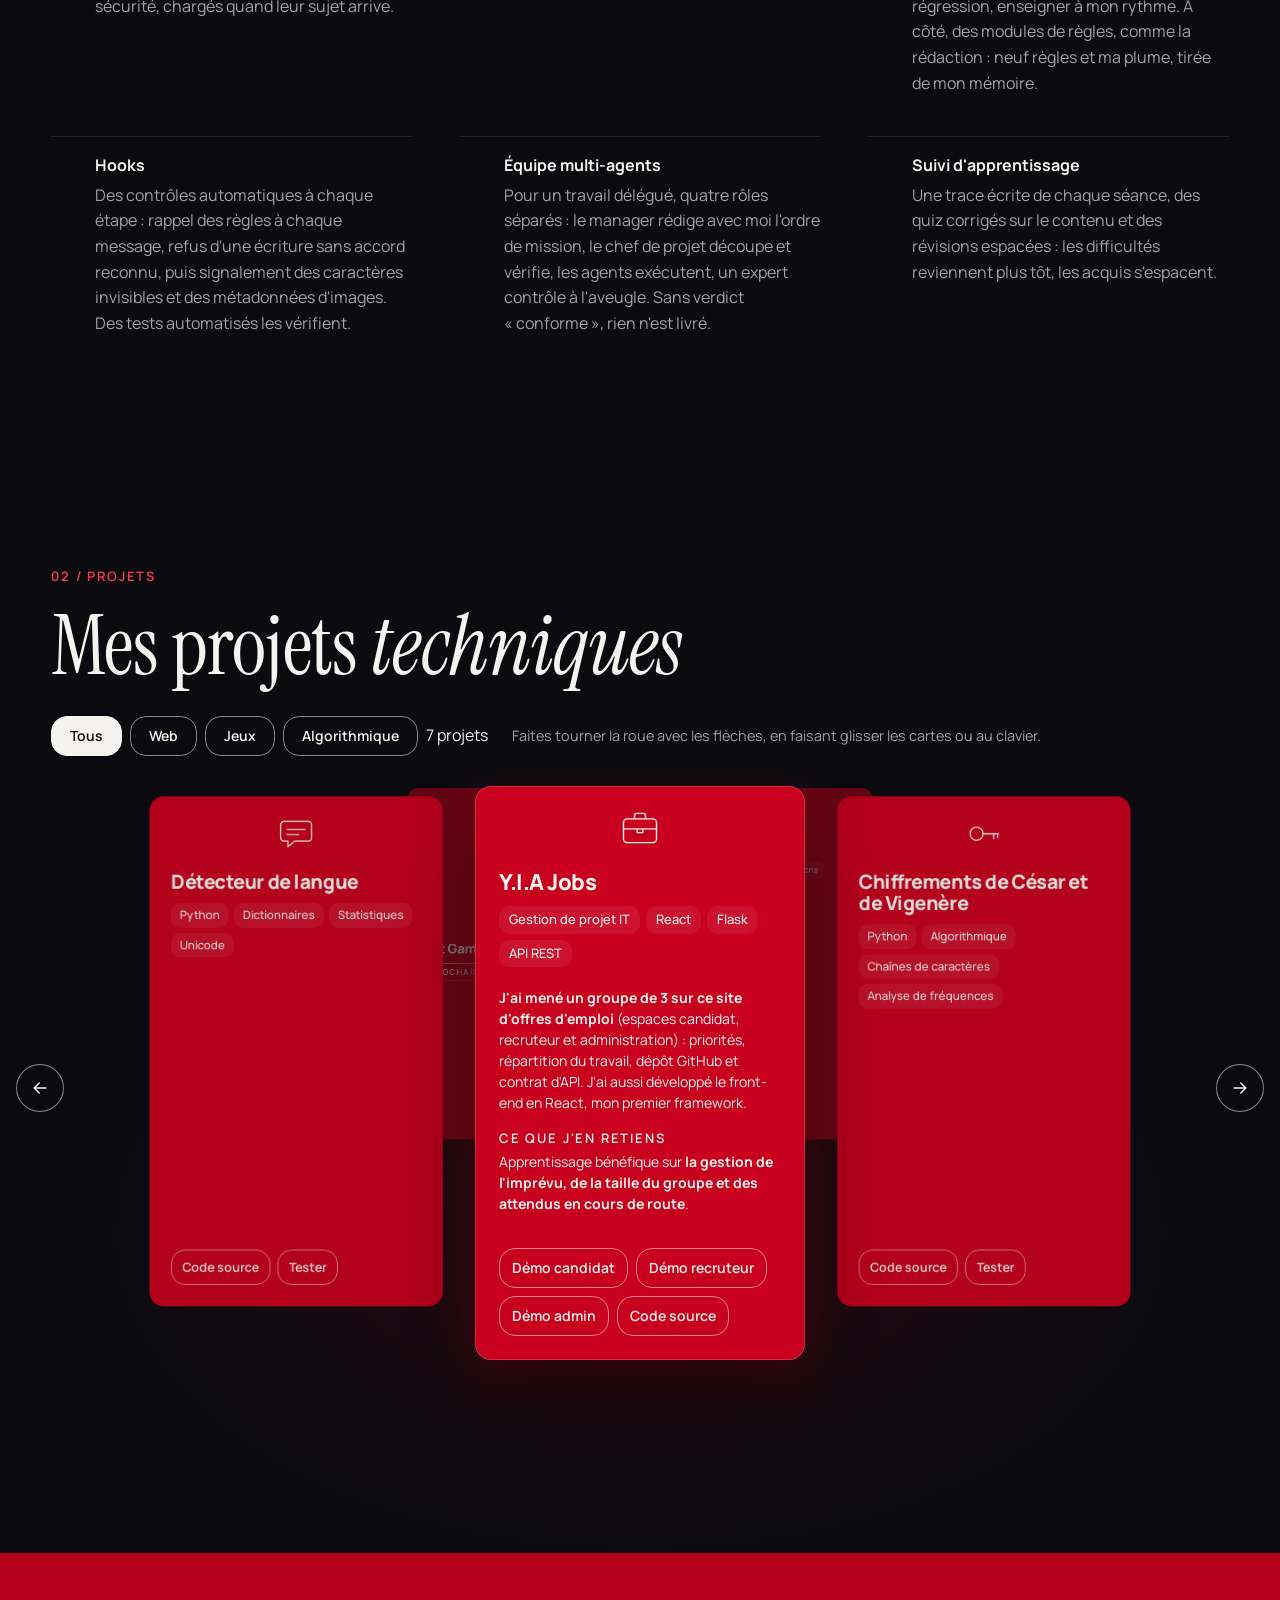
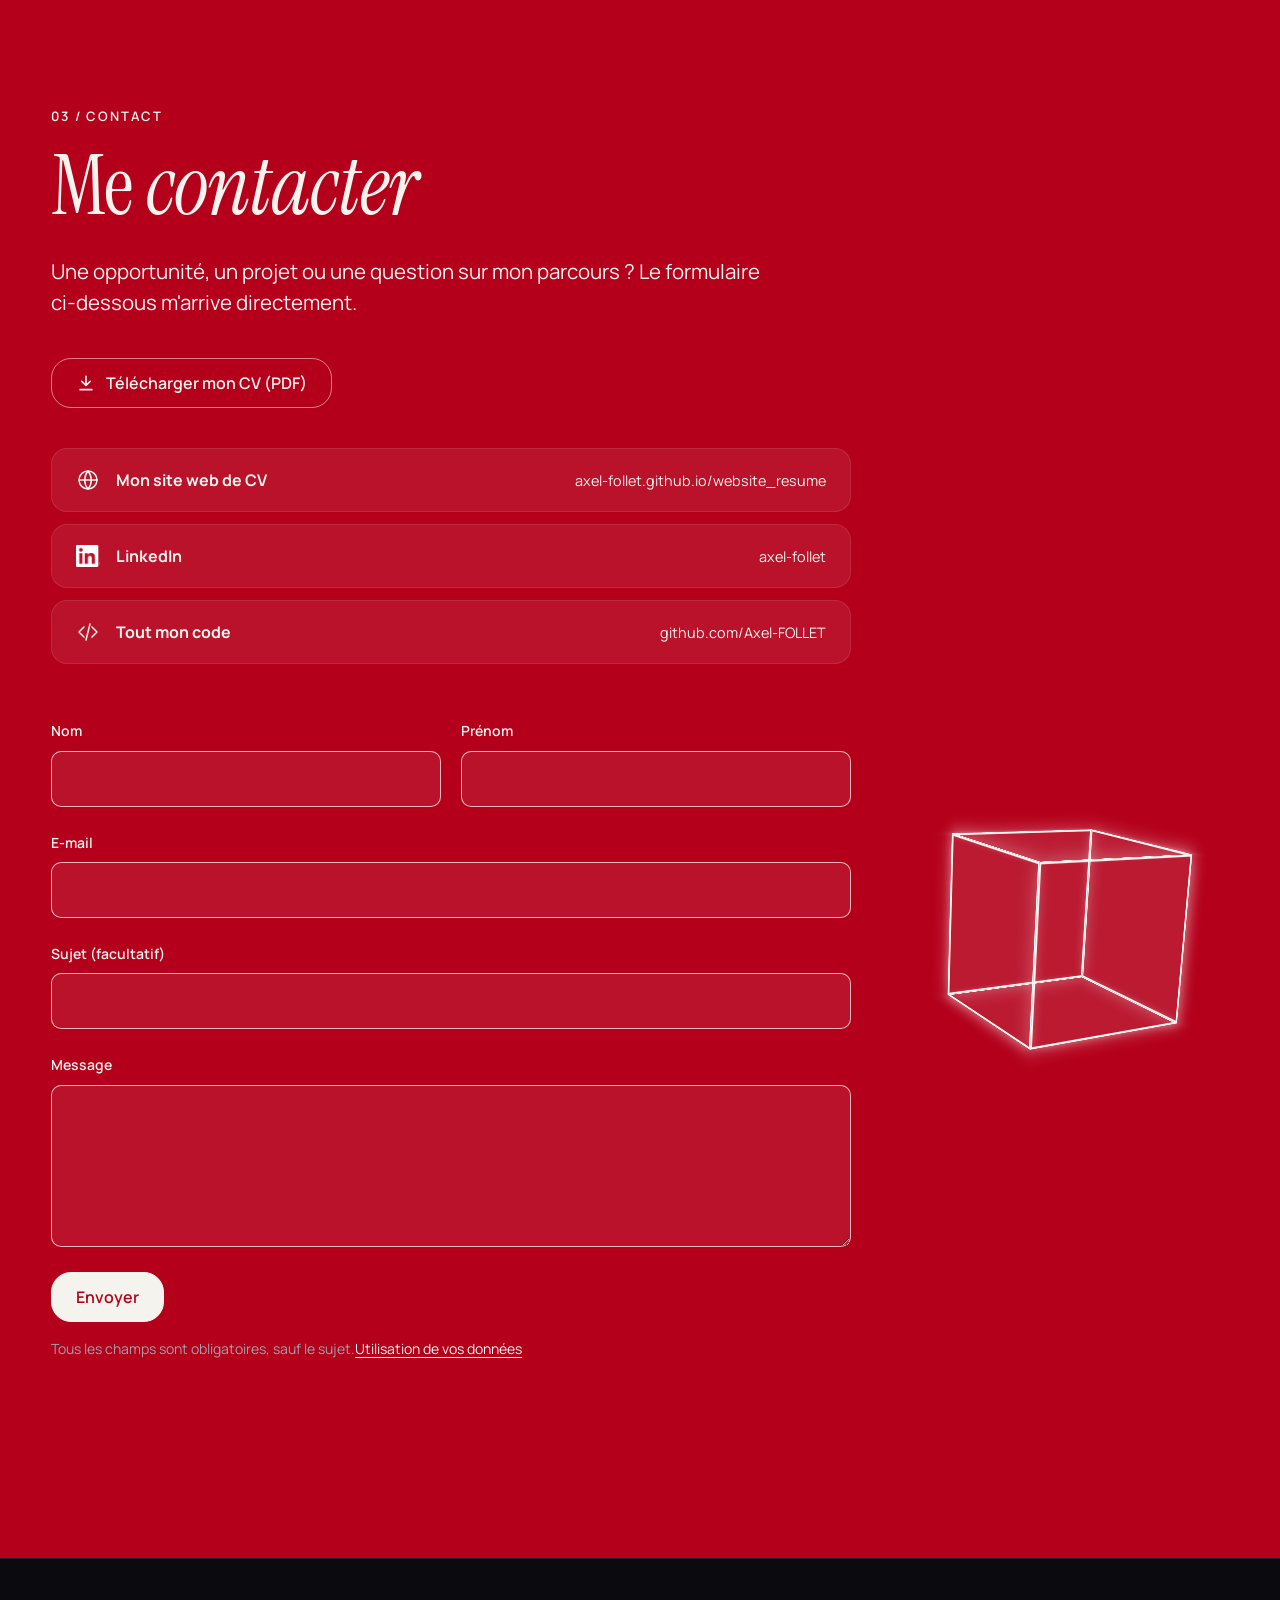
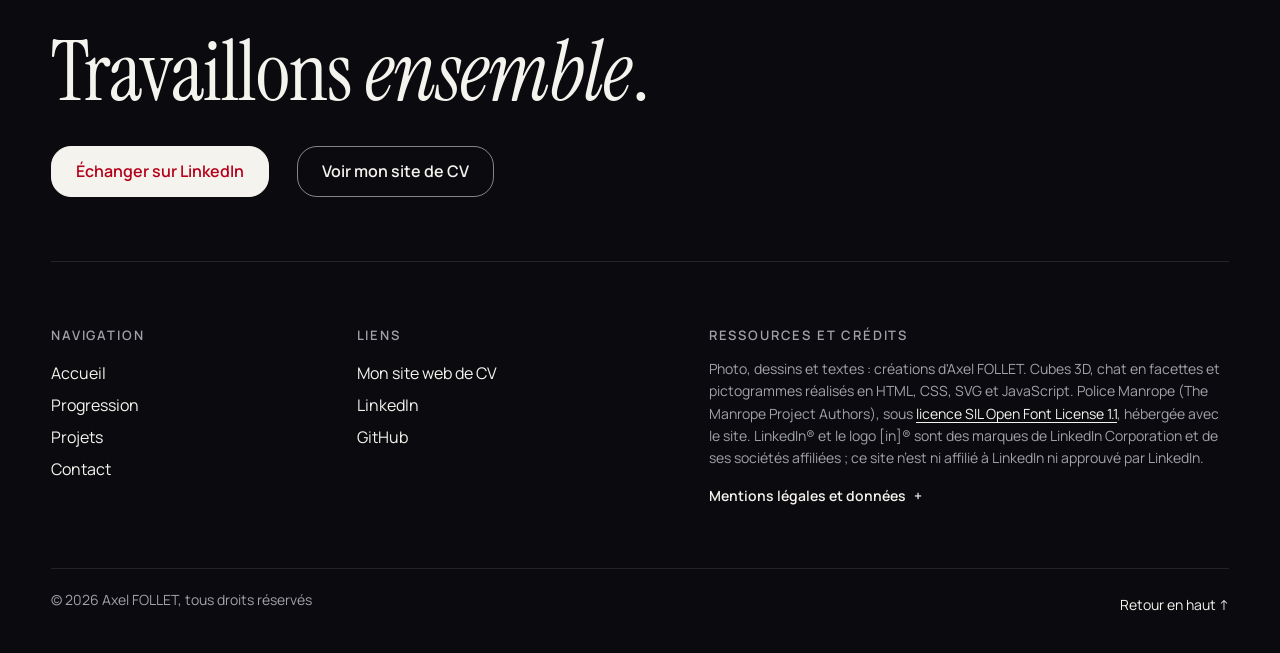
==== commit ebce8e43: "v3.3" ====
--- a/index.html
+++ b/index.html
@@ -168,8 +168,6 @@
                     <em>FOLLET</em>
                 </h1>
 
-                <p class="hero__role">Chargé de projets IT chez QUANTEAM · Étudiant Epitech 2026-2029</p>
-
                 <!-- Phrase d'accroche -->
                 <p class="hero__catchphrase">
                     J'ai piloté des projets. Aujourd'hui, je les construis.
@@ -202,10 +200,6 @@
 
             <p class="section__intro">
                 Après plusieurs années en ressources humaines, dont deux à piloter la conduite du changement chez SFR Distribution, <strong>j'ai rejoint Epitech en 2026 pour me former à un domaine qui m'a toujours attiré</strong>. Ce portfolio garde la trace de ma progression&nbsp;: ce que j'ai construit et ce que chaque projet m'a appris.
-            </p>
-
-            <p class="career__goal">
-                Mon objectif&nbsp;: progresser dans les différents domaines de l'informatique, avec une appétence pour la gestion de projets IT et la data science.
             </p>
 
             <ol class="timeline">
@@ -239,6 +233,14 @@
                         <p class="timeline__challenge"><strong>Défi relevé&nbsp;:</strong> intégrer un troisième membre en cours de projet en redistribuant le travail.</p>
                     </div>
                 </li>
+                <li class="timeline__step">
+                    <span class="timeline__number" aria-hidden="true">05</span>
+                    <div class="timeline__content">
+                        <h3 class="timeline__title">Piloter une équipe d'agents IA</h3>
+                        <p class="timeline__text">Je confie des missions à plusieurs agents IA&nbsp;: chaque mission fixe les résultats attendus, les agents se partagent les tâches, un agent expert contrôle et rien n'est livré sans verdict «&nbsp;conforme&nbsp;». Je pilote mes agents dans l'enchaînement des missions. Terrain d'essai&nbsp;: Lost, un jeu vidéo 3D dans le navigateur.</p>
+                        <p class="timeline__challenge"><strong>Défi relevé&nbsp;:</strong> traduire une idée en ordre de mission précis, pour obtenir une avancée concrète et conforme à mes attendus.</p>
+                    </div>
+                </li>
             </ol>
 
 
@@ -252,7 +254,7 @@
                         <h3 class="method__title">Travailler avec l'IA&nbsp;: <span class="method__accent">Claude et Codex</span></h3>
 
                         <p class="section__intro">
-                            Depuis septembre 2026, je construis le cadre dans lequel travaillent mes agents IA, Claude et Codex. <strong>Trois objectifs, dans cet ordre&nbsp;: véracité des données, liberté contrôlée des agents, optimiser l'utilisation</strong>. Le dispositif est passé à un socle court et à des modules appelés selon le besoin.
+                            Trois objectifs, dans cet ordre&nbsp;: véracité des données, liberté contrôlée des agents, optimiser l'utilisation.
                         </p>
 
                     </div>
@@ -306,10 +308,6 @@
 
             <h2 class="section__title" id="projects-title">Mes projets <em>techniques</em></h2>
 
-            <p class="section__intro">
-                Des exercices Python au travail en équipe&nbsp;: chaque projet marque une étape. Les jeux et les démos s'ouvrent directement dans la carte.
-            </p>
-
 
             <div class="showcase" data-label-prev="Projet précédent" data-label-next="Projet suivant" data-label-hint="Faites tourner la roue avec les flèches, en faisant glisser les cartes ou au clavier." data-label-hint-touch="Balayez pour faire tourner la roue des projets">
 
--- a/css/home.css
+++ b/css/home.css
@@ -41,18 +41,10 @@
 }
 
 
-/* Fonction et formation, sous le nom */
-.hero__role {
-    margin: 28px 0 0;
-
-    font-weight: 500;
-}
-
-
 .hero__catchphrase {
     max-width: 26ch;
 
-    margin: 20px 0 0;
+    margin: 28px 0 0;
 
     font-size: var(--text-lead);
     font-weight: 500;
--- a/css/career.css
+++ b/css/career.css
@@ -1,17 +1,3 @@
-/* -------------------- PARCOURS -------------------- */
-
-/* Objectif mis en avant sous l'introduction, en blanc sur le quasi-noir */
-.career__goal {
-    max-width: 60ch;
-
-    margin: -24px 0 0;
-
-    font-size: var(--text-lead);
-    font-weight: 600;
-    line-height: 1.5;
-}
-
-
 /* -------------------- CHRONOLOGIE -------------------- */
 
 /*
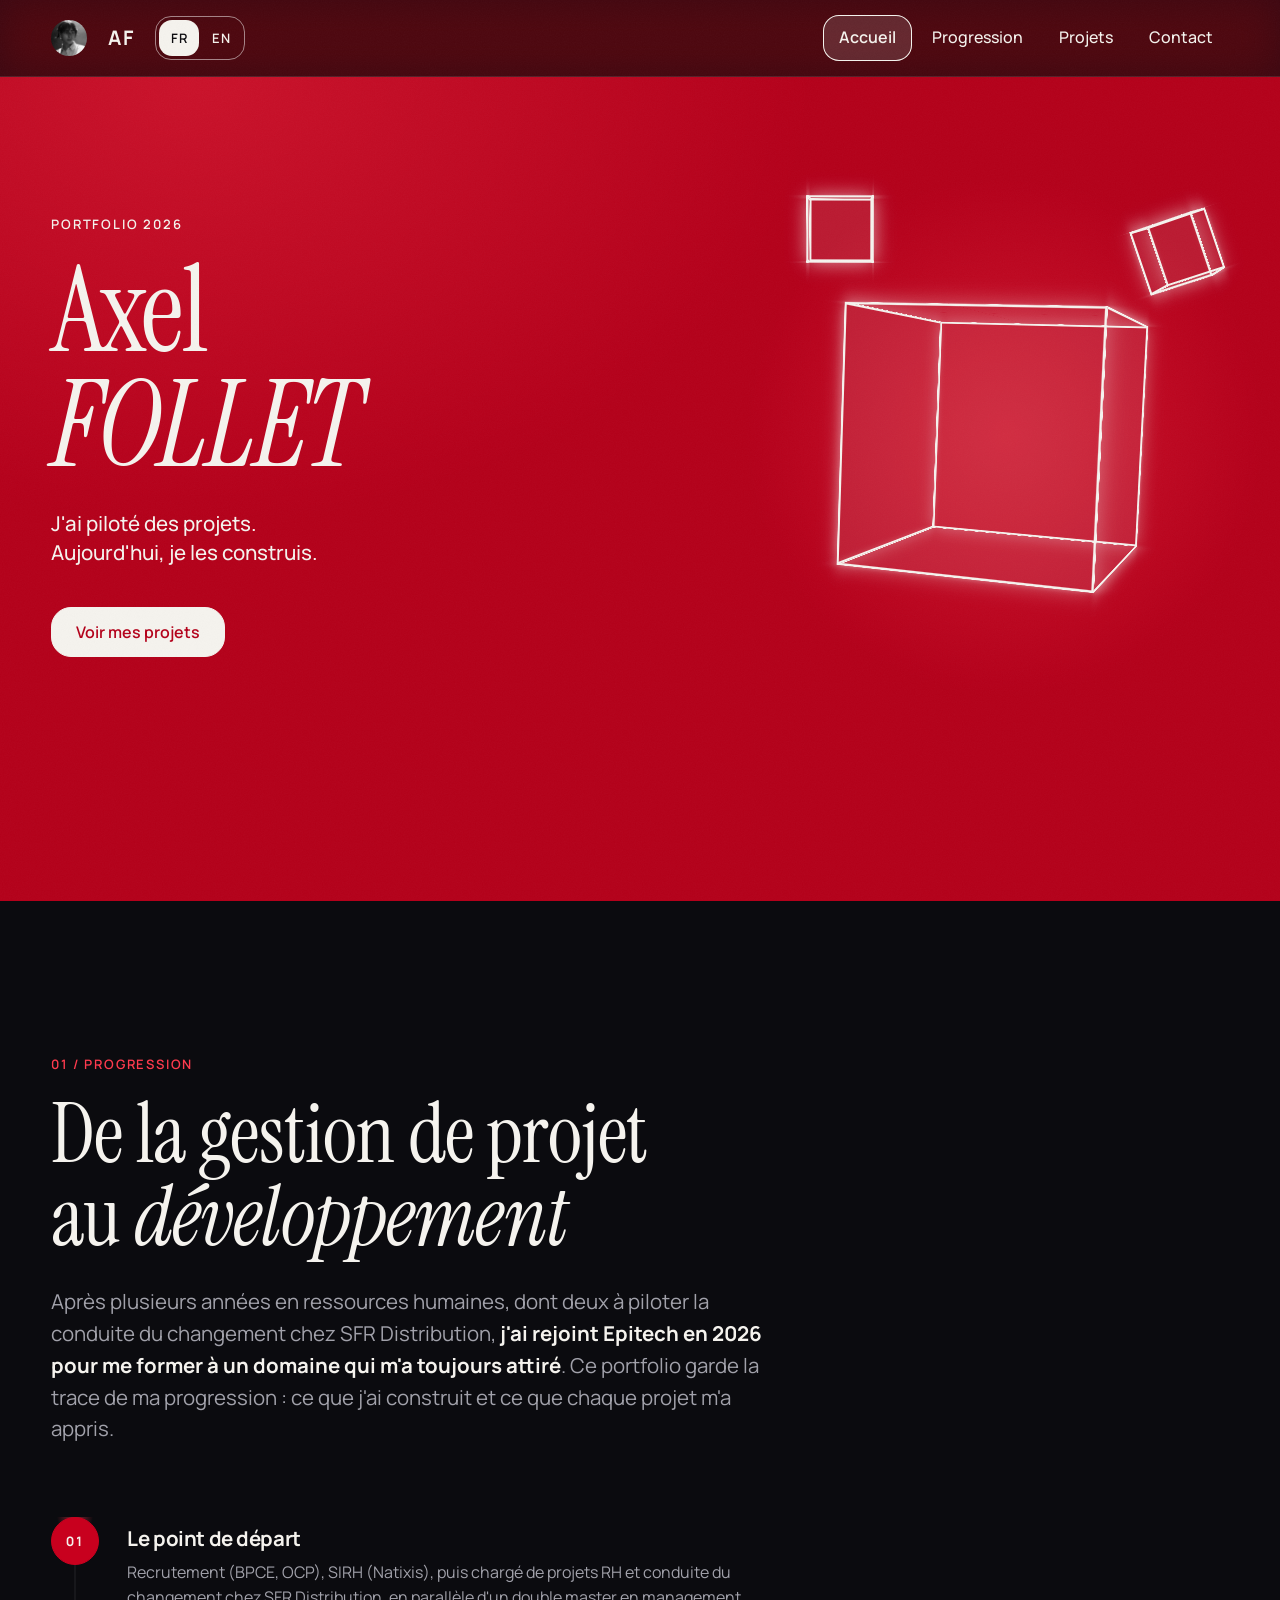
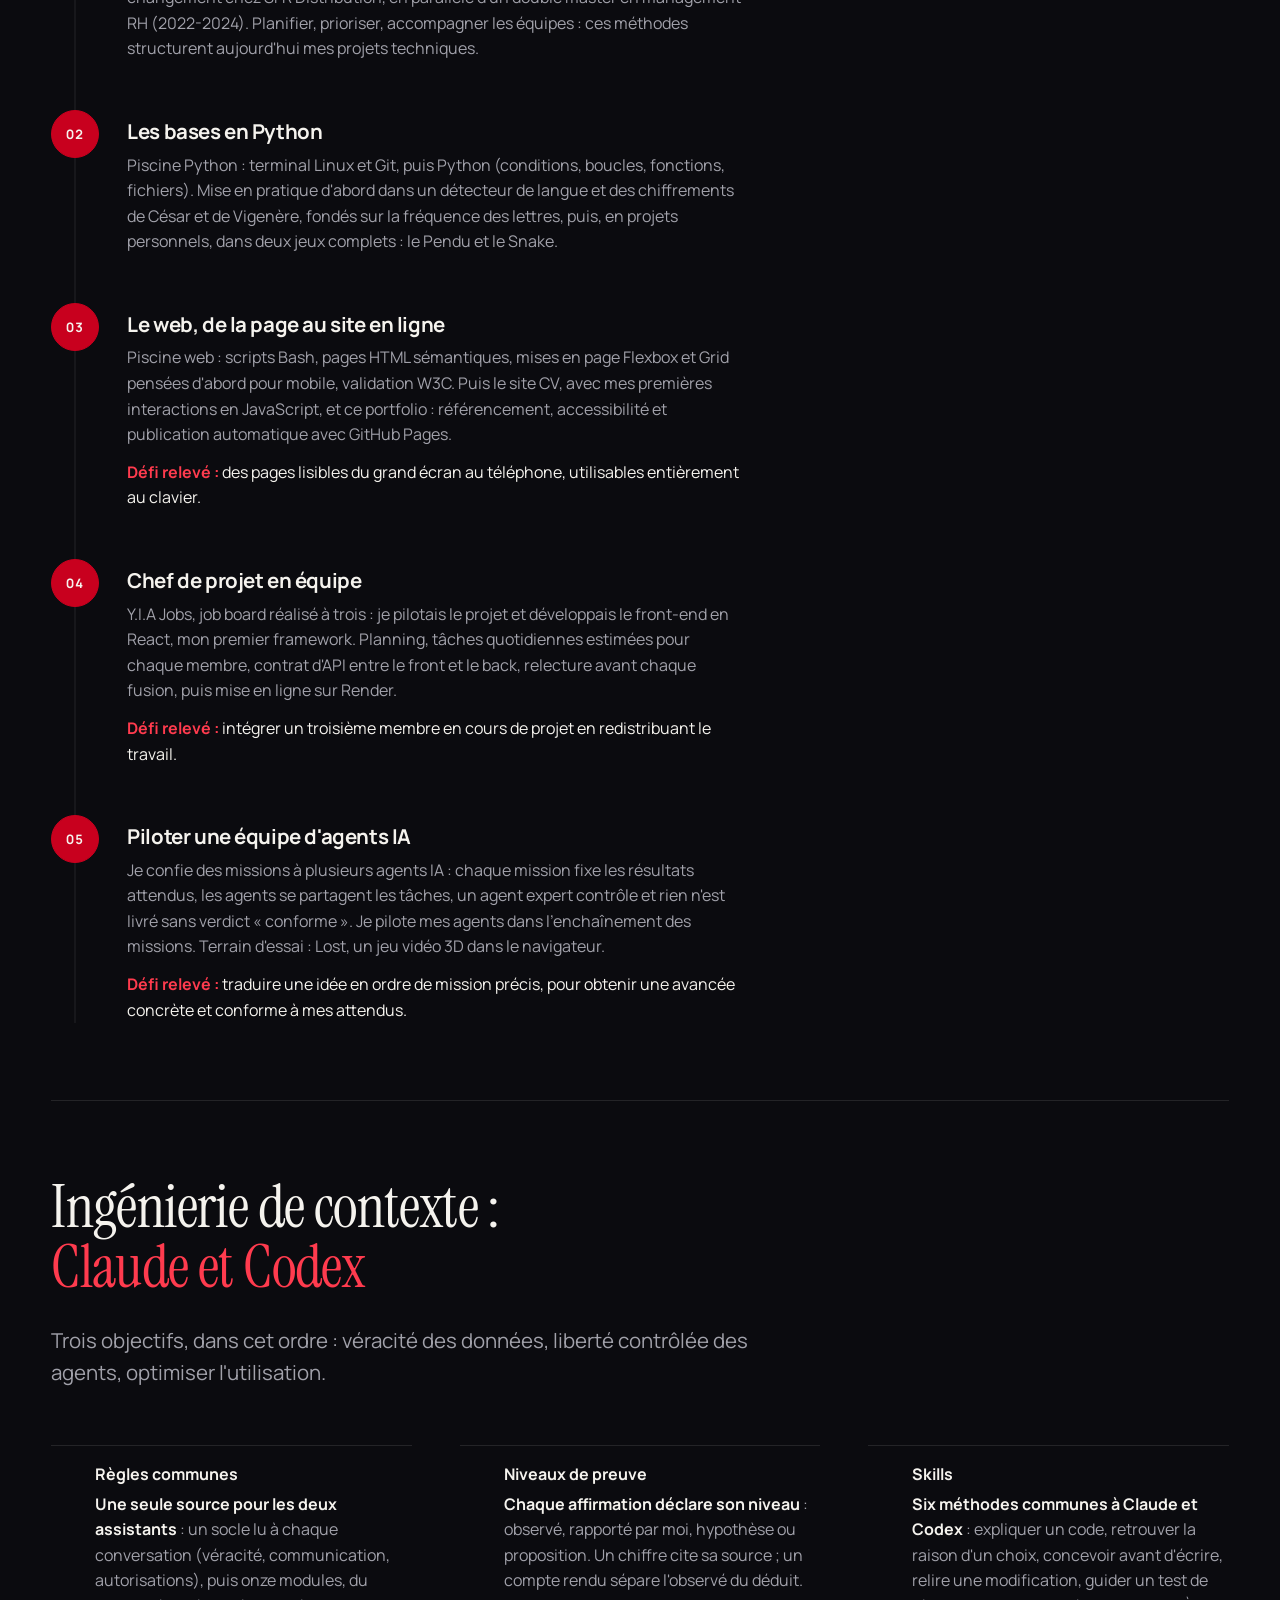
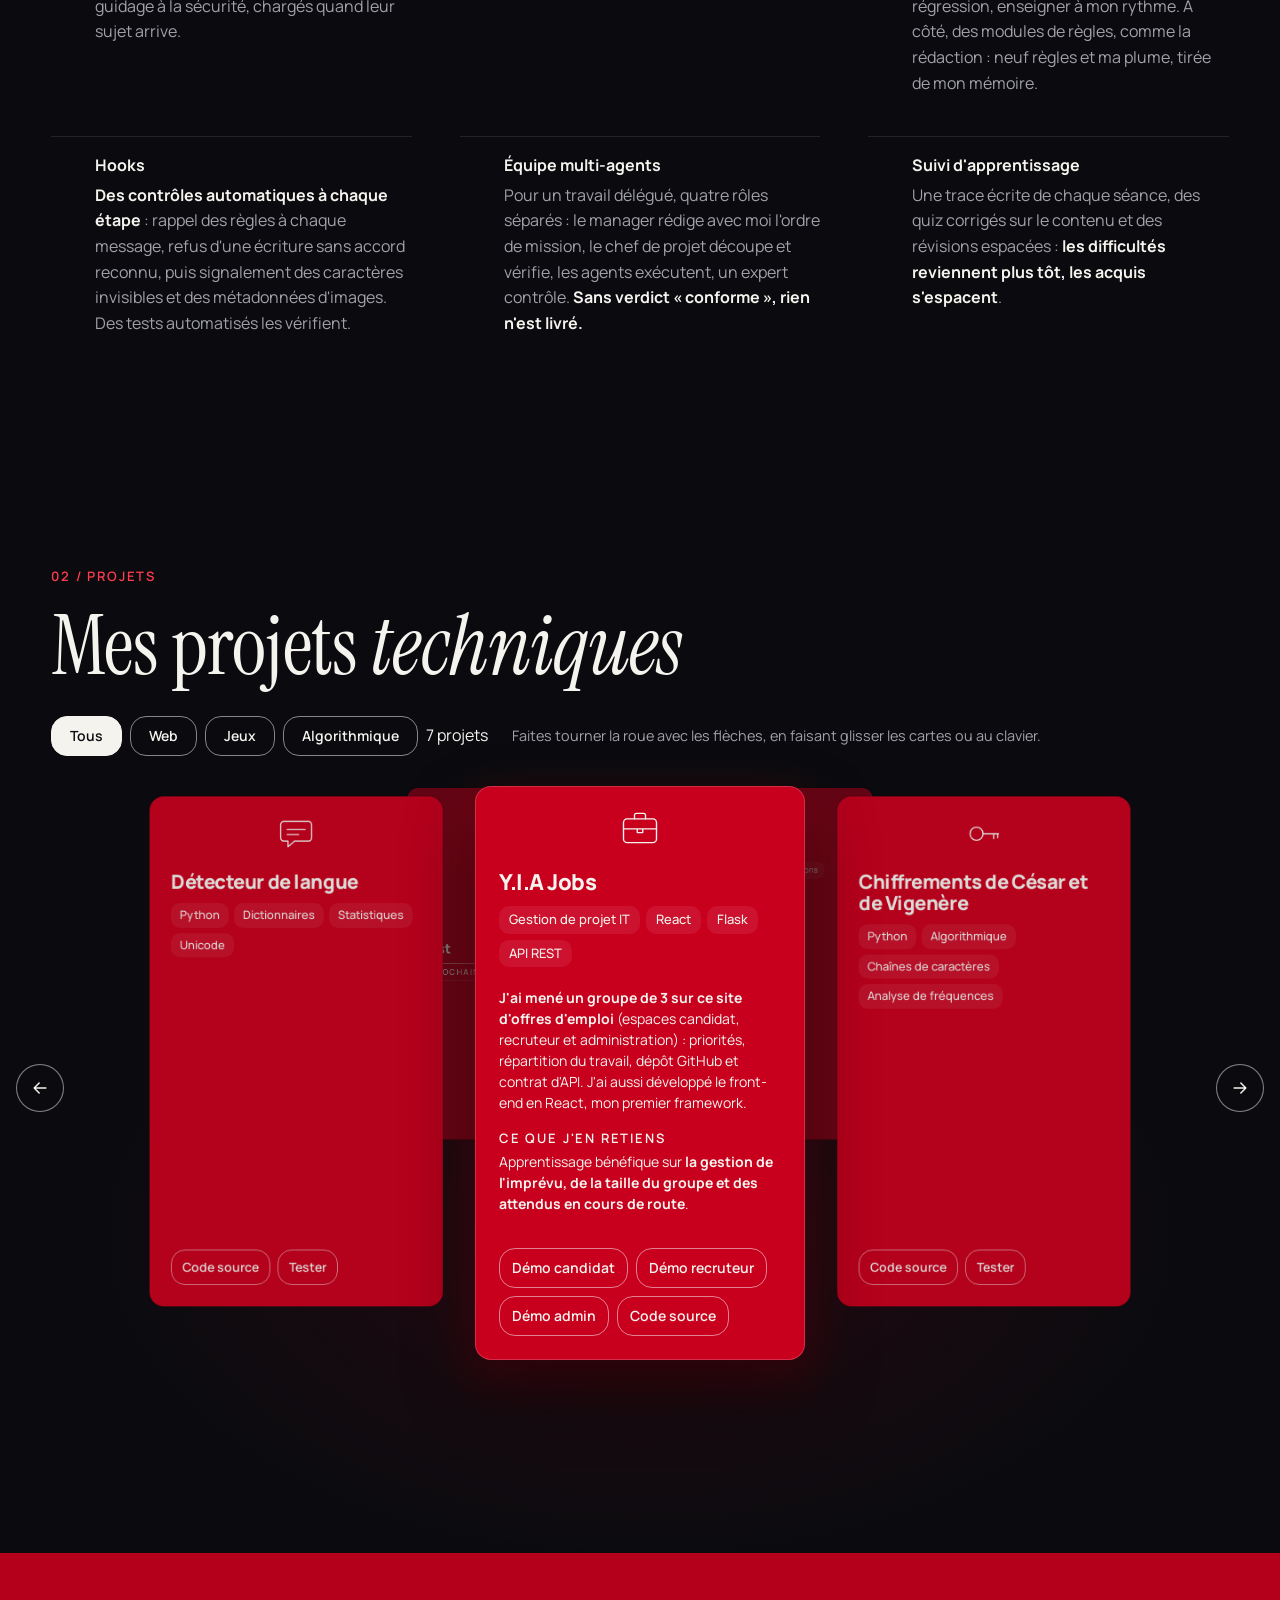
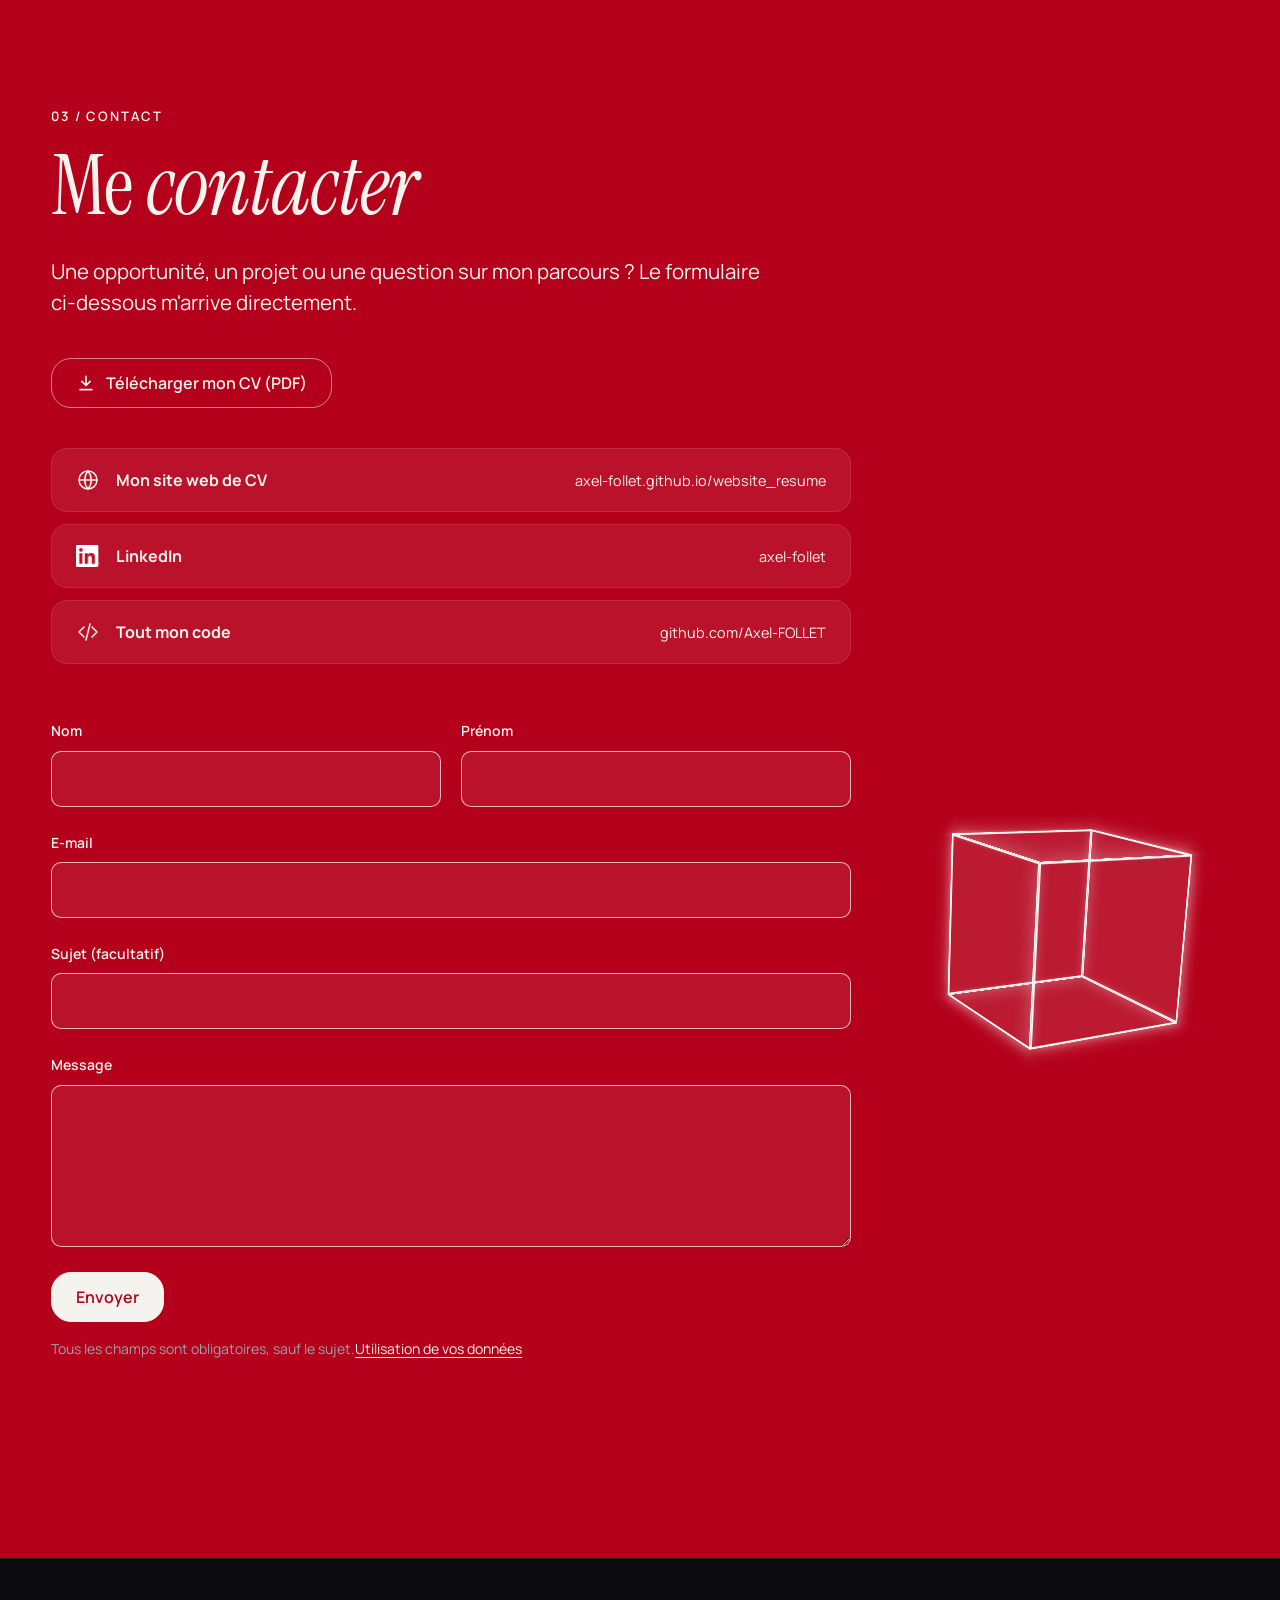
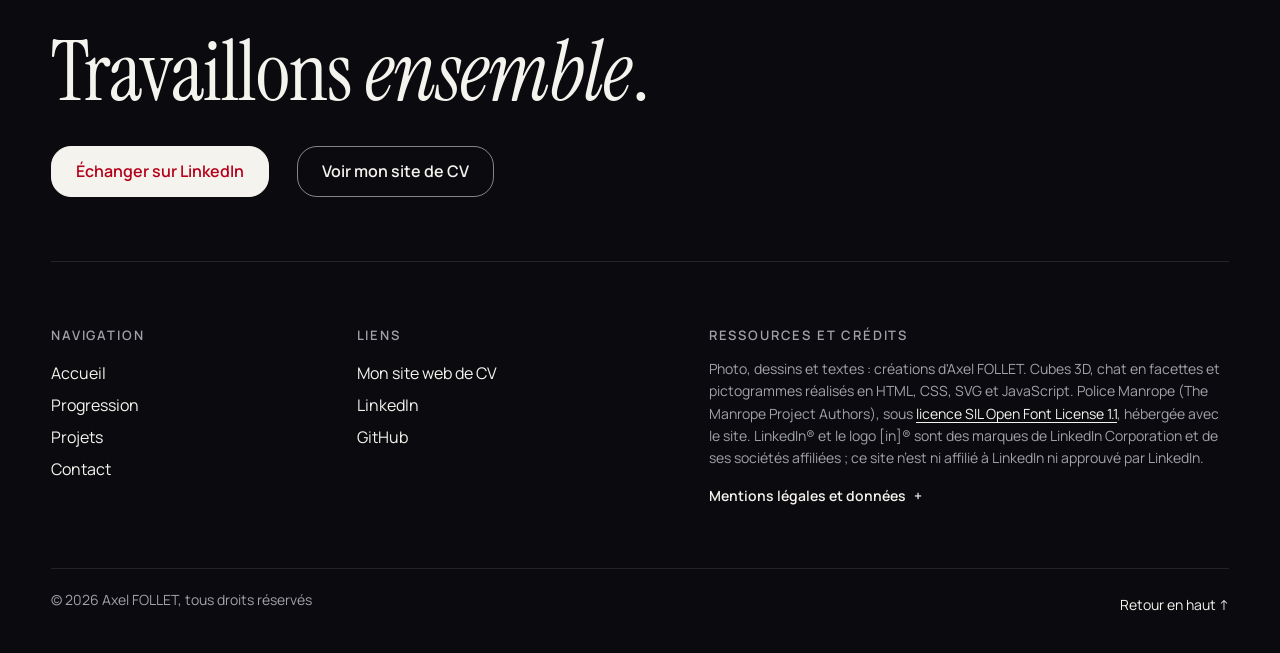
==== commit 9a88e7cc: "v3.4" ====
--- a/index.html
+++ b/index.html
@@ -251,7 +251,7 @@
 
                     <div class="method__lead">
 
-                        <h3 class="method__title">Travailler avec l'IA&nbsp;: <span class="method__accent">Claude et Codex</span></h3>
+                        <h3 class="method__title">Ingénierie de contexte&nbsp;: <span class="method__accent">Claude et Codex</span></h3>
 
                         <p class="section__intro">
                             Trois objectifs, dans cet ordre&nbsp;: véracité des données, liberté contrôlée des agents, optimiser l'utilisation.
@@ -266,32 +266,32 @@
                     <li class="method__item">
                         <span class="cube cube--tiny cube--white" aria-hidden="true" data-speed="10" data-phase="0"></span>
                         <h4 class="method__name">Règles communes</h4>
-                        <p class="method__text">Une seule source pour les deux assistants&nbsp;: un socle lu à chaque conversation (véracité, communication, autorisations), puis onze modules, du guidage à la sécurité, chargés quand leur sujet arrive.</p>
+                        <p class="method__text"><strong>Une seule source pour les deux assistants</strong>&nbsp;: un socle lu à chaque conversation (véracité, communication, autorisations), puis onze modules, du guidage à la sécurité, chargés quand leur sujet arrive.</p>
                     </li>
                     <li class="method__item">
                         <span class="cube cube--tiny cube--white" aria-hidden="true" data-speed="11" data-phase="40"></span>
                         <h4 class="method__name">Niveaux de preuve</h4>
-                        <p class="method__text">Chaque affirmation déclare son niveau&nbsp;: observé, rapporté par moi, hypothèse ou proposition. Un chiffre cite sa source&nbsp;; un compte rendu sépare l'observé du déduit.</p>
+                        <p class="method__text"><strong>Chaque affirmation déclare son niveau</strong>&nbsp;: observé, rapporté par moi, hypothèse ou proposition. Un chiffre cite sa source&nbsp;; un compte rendu sépare l'observé du déduit.</p>
                     </li>
                     <li class="method__item">
                         <span class="cube cube--tiny cube--white" aria-hidden="true" data-speed="12" data-phase="80"></span>
                         <h4 class="method__name">Skills</h4>
-                        <p class="method__text">Six méthodes communes à Claude et Codex&nbsp;: expliquer un code, retrouver la raison d'un choix, concevoir avant d'écrire, relire une modification, guider un test de régression, enseigner à mon rythme. À côté, des modules de règles, comme la rédaction&nbsp;: neuf règles et ma plume, tirée de mon mémoire.</p>
+                        <p class="method__text"><strong>Six méthodes communes à Claude et Codex</strong>&nbsp;: expliquer un code, retrouver la raison d'un choix, concevoir avant d'écrire, relire une modification, guider un test de régression, enseigner à mon rythme. À côté, des modules de règles, comme la rédaction&nbsp;: neuf règles et ma plume, tirée de mon mémoire.</p>
                     </li>
                     <li class="method__item">
                         <span class="cube cube--tiny cube--white" aria-hidden="true" data-speed="10" data-phase="120"></span>
                         <h4 class="method__name">Hooks</h4>
-                        <p class="method__text">Des contrôles automatiques à chaque étape&nbsp;: rappel des règles à chaque message, refus d'une écriture sans accord reconnu, puis signalement des caractères invisibles et des métadonnées d'images. Des tests automatisés les vérifient.</p>
+                        <p class="method__text"><strong>Des contrôles automatiques à chaque étape</strong>&nbsp;: rappel des règles à chaque message, refus d'une écriture sans accord reconnu, puis signalement des caractères invisibles et des métadonnées d'images. Des tests automatisés les vérifient.</p>
                     </li>
                     <li class="method__item">
                         <span class="cube cube--tiny cube--white" aria-hidden="true" data-speed="11" data-phase="160"></span>
                         <h4 class="method__name">Équipe multi-agents</h4>
-                        <p class="method__text">Pour un travail délégué, quatre rôles séparés&nbsp;: le manager rédige avec moi l'ordre de mission, le chef de projet découpe et vérifie, les agents exécutent, un expert contrôle à l'aveugle. Sans verdict «&nbsp;conforme&nbsp;», rien n'est livré.</p>
+                        <p class="method__text">Pour un travail délégué, quatre rôles séparés&nbsp;: le manager rédige avec moi l'ordre de mission, le chef de projet découpe et vérifie, les agents exécutent, un expert contrôle. <strong>Sans verdict «&nbsp;conforme&nbsp;», rien n'est livré.</strong></p>
                     </li>
                     <li class="method__item">
                         <span class="cube cube--tiny cube--white" aria-hidden="true" data-speed="12" data-phase="320"></span>
                         <h4 class="method__name">Suivi d'apprentissage</h4>
-                        <p class="method__text">Une trace écrite de chaque séance, des quiz corrigés sur le contenu et des révisions espacées&nbsp;: les difficultés reviennent plus tôt, les acquis s'espacent.</p>
+                        <p class="method__text">Une trace écrite de chaque séance, des quiz corrigés sur le contenu et des révisions espacées&nbsp;: <strong>les difficultés reviennent plus tôt, les acquis s'espacent</strong>.</p>
                     </li>
                 </ul>
 
@@ -549,7 +549,7 @@
 
                             <div class="project-card__body">
 
-                                <h3 class="project-card__title">Cat Game</h3>
+                                <h3 class="project-card__title">Lost</h3>
 
                                 <p class="project-card__badge">Prochainement</p>
 
--- a/css/career.css
+++ b/css/career.css
@@ -247,3 +247,11 @@
 
     color: var(--muted);
 }
+
+
+/* Phrase clé de chaque pratique : en blanc, comme les mots clés de l'introduction */
+.method__text strong {
+    color: var(--white);
+
+    font-weight: 700;
+}
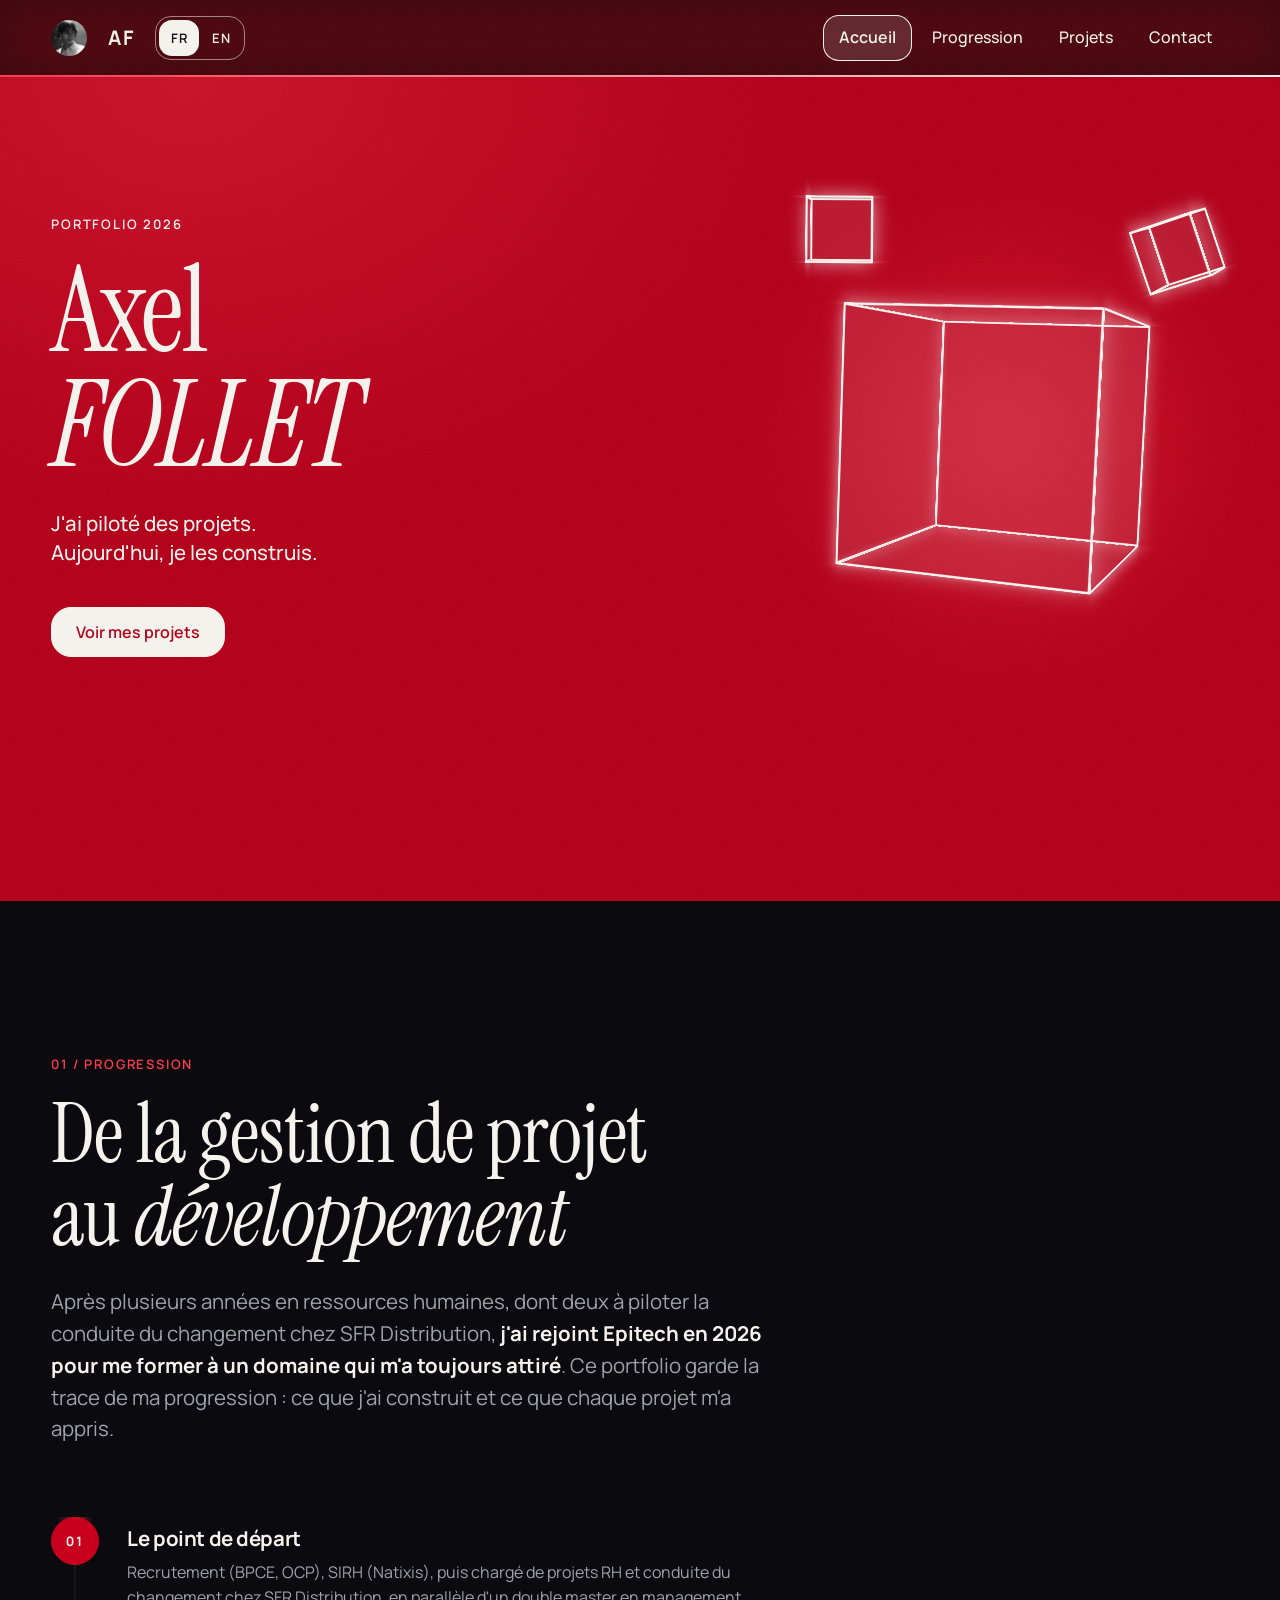
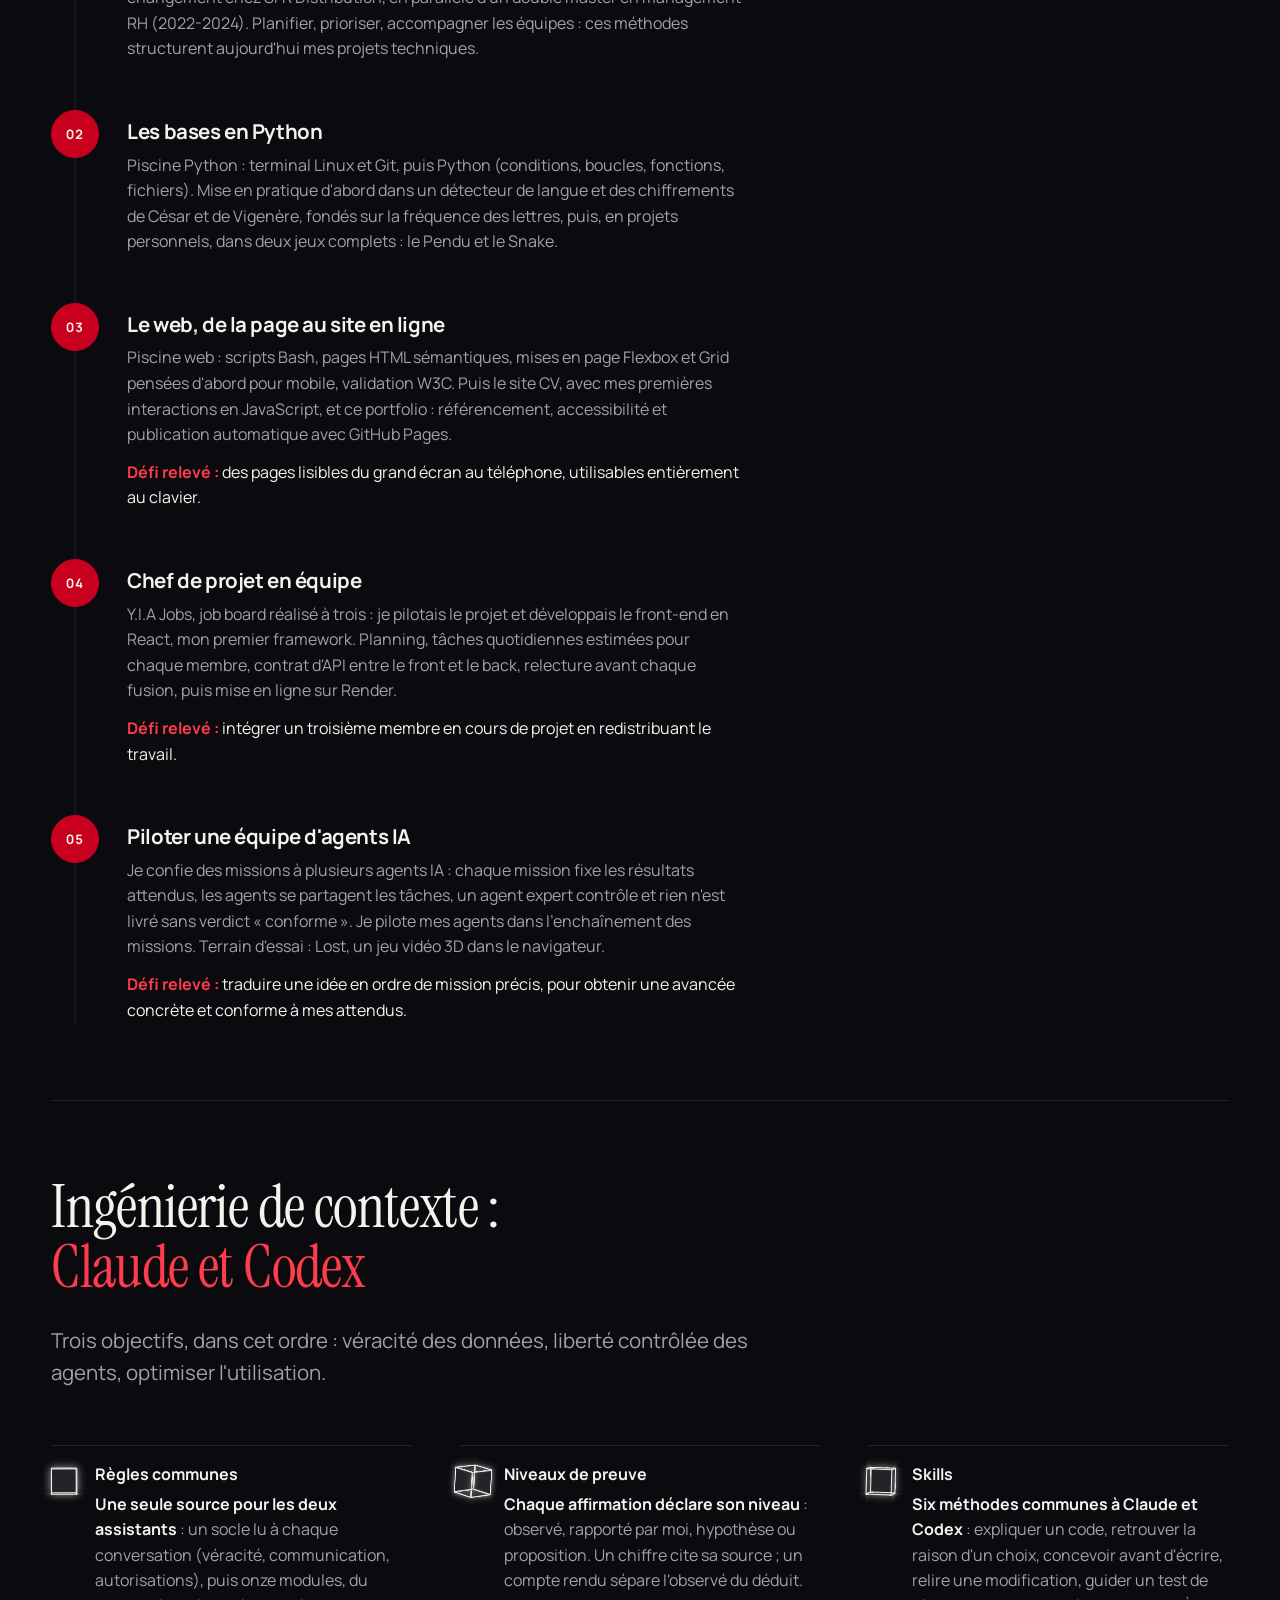
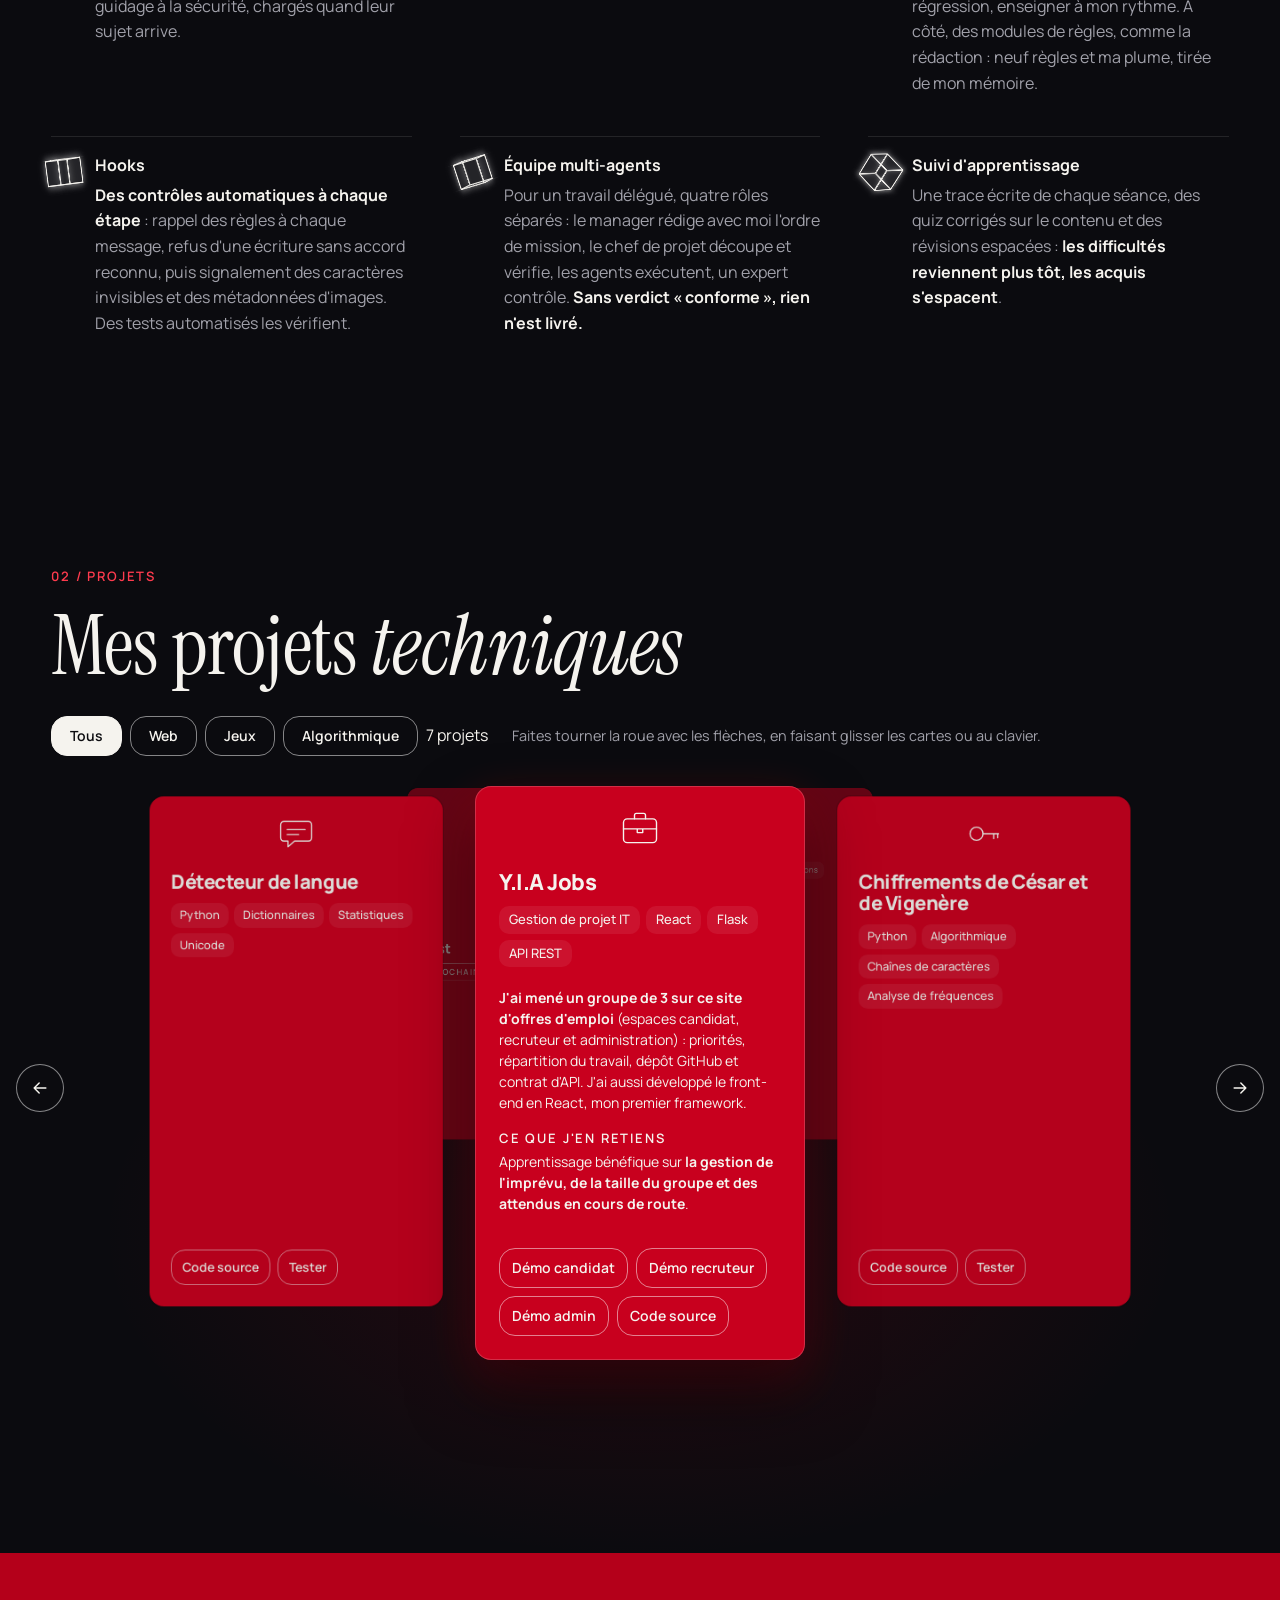
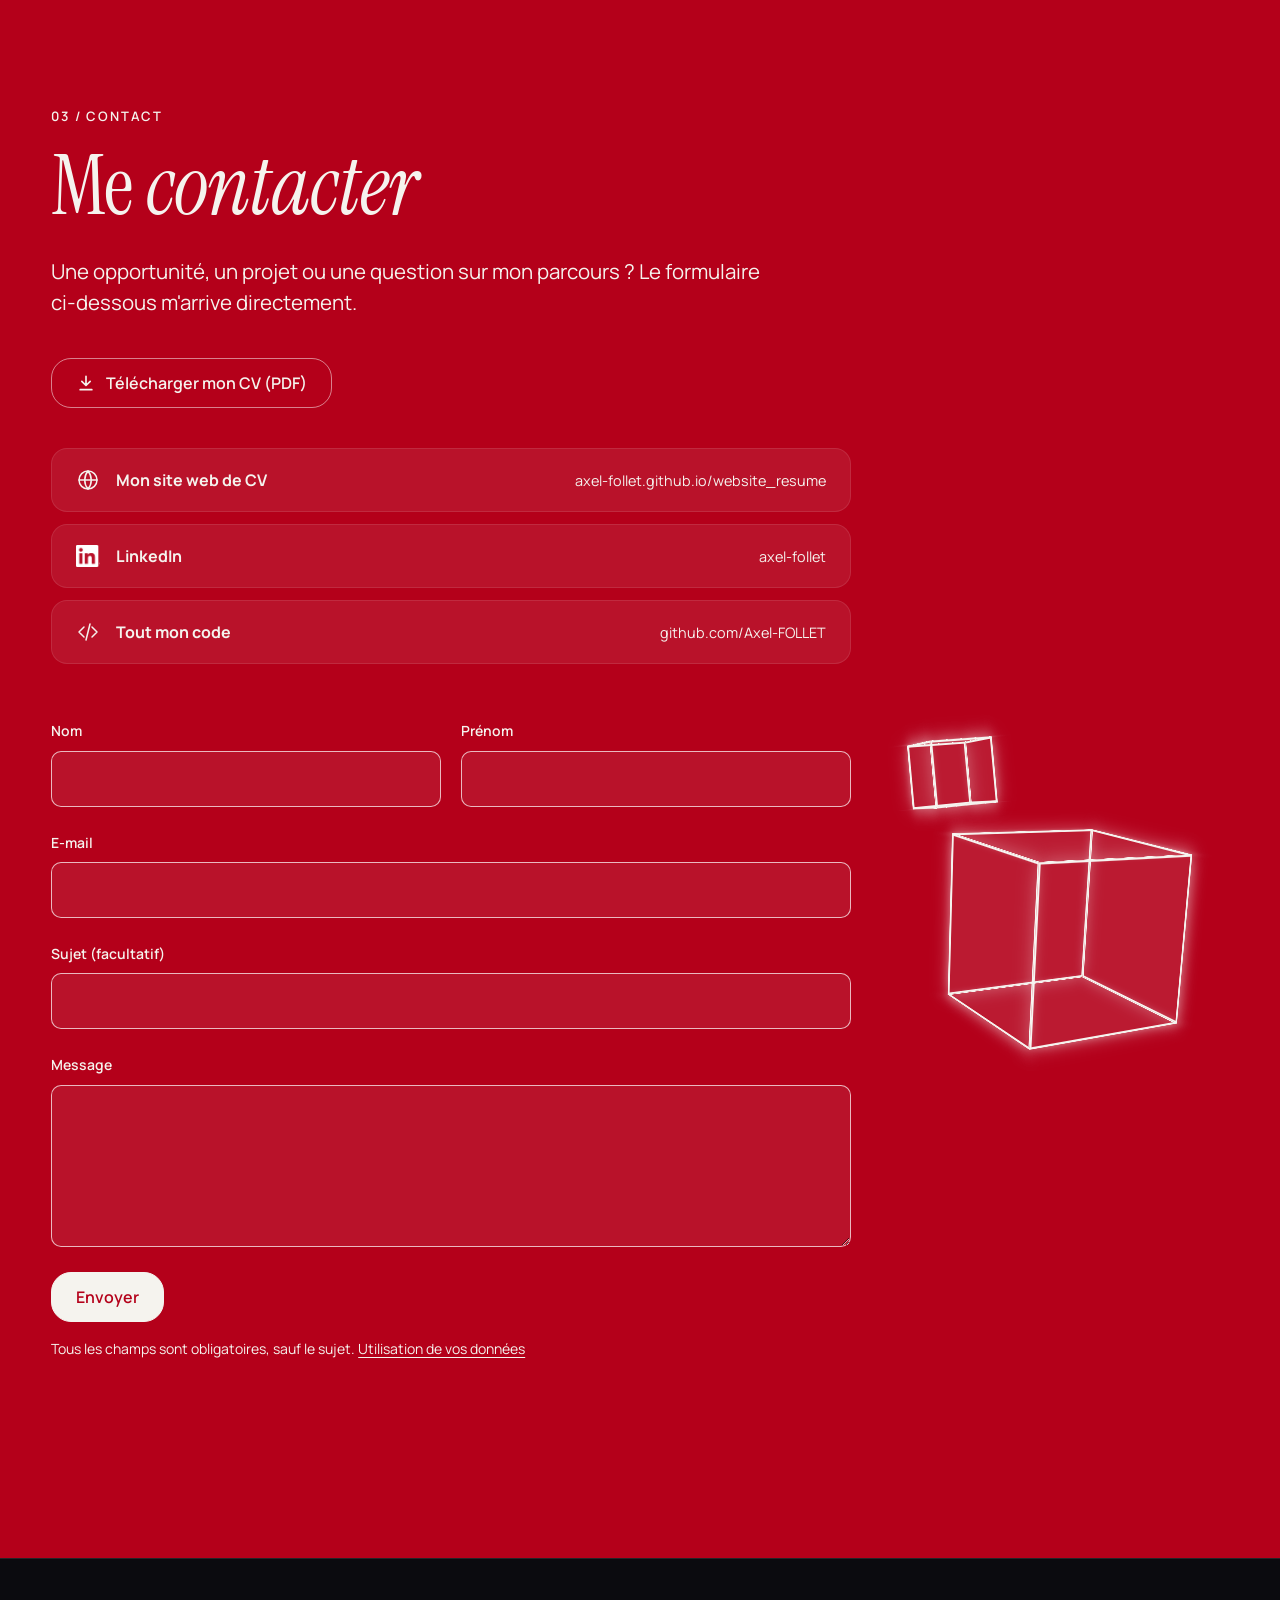
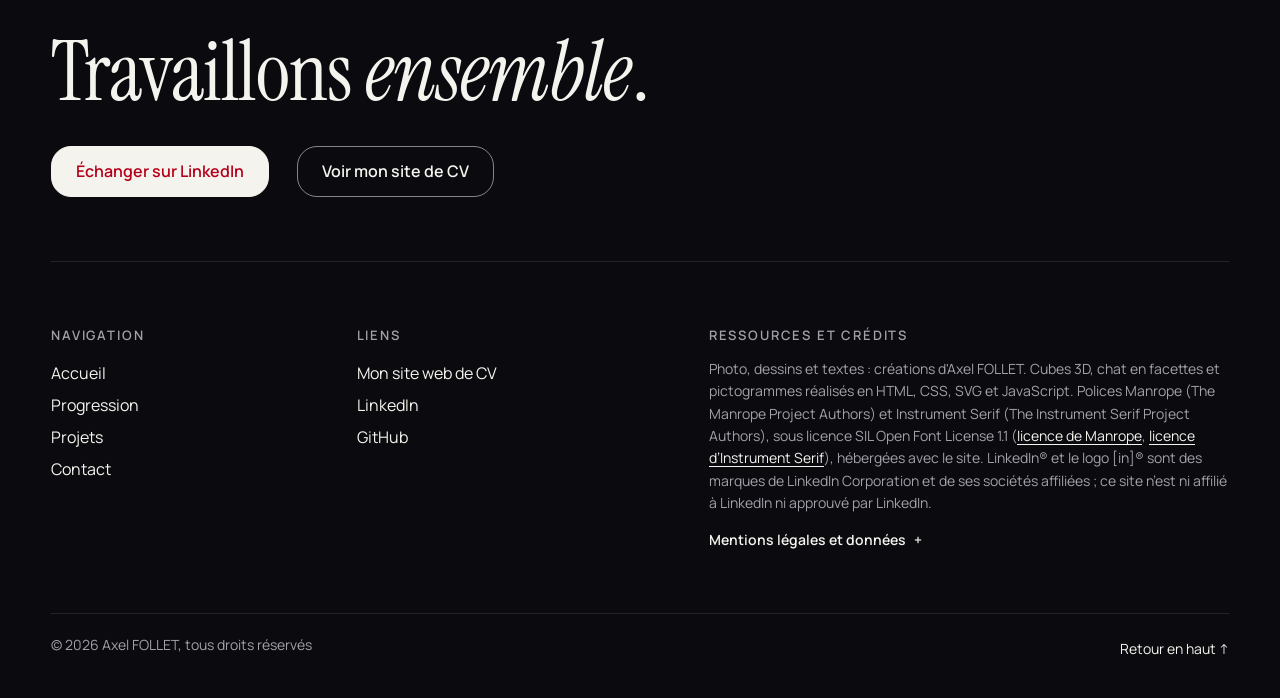
==== commit 99efaf4c: "v3.5" ====
--- a/index.html
+++ b/index.html
@@ -40,15 +40,16 @@
     <link rel="stylesheet" href="css/navigation.css?v=4f47cea82c11">
     <link rel="stylesheet" href="css/sections.css?v=2d1322511799">
     <link rel="stylesheet" href="css/buttons.css?v=2108940d7dfb">
-    <link rel="stylesheet" href="css/home.css?v=2f240020d128">
+    <link rel="stylesheet" href="css/home.css?v=7c12b2112122">
     <link rel="stylesheet" href="css/cubes.css?v=cde2ce89c339">
     <link rel="stylesheet" href="css/projects.css?v=0acd8c2ef261">
-    <link rel="stylesheet" href="css/career.css?v=80c53986663f">
-    <link rel="stylesheet" href="css/contact.css?v=a82baebf779d">
+    <link rel="stylesheet" href="css/career.css?v=209ff55b0b99">
+    <link rel="stylesheet" href="css/contact.css?v=0973b22945d8">
     <link rel="stylesheet" href="css/footer.css?v=bb28efed03ab">
     <link rel="stylesheet" href="css/responsive.css?v=82742423eae5">
     <link rel="stylesheet" href="css/human-check.css?v=85e4238a79c0">
-    <link rel="stylesheet" href="css/motion.css?v=497b42af2aa8">
+    <link rel="stylesheet" href="css/motion.css?v=e09e3f2f2d51">
+    <link rel="stylesheet" href="css/scroll.css?v=8c33ddc0b5e7">
     <!-- blocking="render" : la page ne s'affiche qu'une fois le script exécuté, cubes compris.
          Le fondu entre pages part ainsi d'une page complète au lieu de la voir se construire. -->
     <!-- Modules importés par main.js, demandés tous ensemble : sans cette liste, le navigateur les découvre
@@ -65,6 +66,7 @@
     <link rel="modulepreload" href="js/modules/cubes/drag-cube.js">
     <link rel="modulepreload" href="js/modules/cat.js">
     <link rel="modulepreload" href="js/modules/timeline.js">
+    <link rel="modulepreload" href="js/modules/scroll-motion.js">
     <link rel="modulepreload" href="js/modules/project-showcase.js">
     <link rel="modulepreload" href="js/modules/project-filter.js">
     <link rel="modulepreload" href="js/modules/project-demos.js">
@@ -777,7 +779,7 @@
 
                         <button class="button button--primary" type="submit">Envoyer</button>
 
-                        <p class="form__notice">Tous les champs sont obligatoires, sauf le sujet.<a href="#donnees-formulaire">Utilisation de vos données</a></p>
+                        <p class="form__notice">Tous les champs sont obligatoires, sauf le sujet. <a href="#donnees-formulaire">Utilisation de vos données</a></p>
 
                         <!-- Message de confirmation ou d'erreur, lu par les lecteurs d'écran -->
                         <p class="form__status" id="form-status" role="status" aria-live="polite"></p>
@@ -837,7 +839,7 @@
             <div>
                 <p class="footer__title">Ressources et crédits</p>
                 <p class="footer__credits">
-                    Photo, dessins et textes&nbsp;: créations d'Axel FOLLET. Cubes 3D, chat en facettes et pictogrammes réalisés en HTML, CSS, SVG et JavaScript. Police Manrope (The Manrope Project Authors), sous <a href="assets/fonts/OFL-Manrope.txt">licence SIL Open Font License 1.1</a>, hébergée avec le site. LinkedIn® et le logo [in]® sont des marques de LinkedIn Corporation et de ses sociétés affiliées&nbsp;; ce site n’est ni affilié à LinkedIn ni approuvé par LinkedIn.
+                    Photo, dessins et textes&nbsp;: créations d'Axel FOLLET. Cubes 3D, chat en facettes et pictogrammes réalisés en HTML, CSS, SVG et JavaScript. Polices Manrope (The Manrope Project Authors) et Instrument Serif (The Instrument Serif Project Authors), sous licence SIL Open Font License 1.1 (<a href="assets/fonts/OFL-Manrope.txt">licence de Manrope</a>, <a href="assets/fonts/OFL-InstrumentSerif.txt">licence d’Instrument Serif</a>), hébergées avec le site. LinkedIn® et le logo [in]® sont des marques de LinkedIn Corporation et de ses sociétés affiliées&nbsp;; ce site n’est ni affilié à LinkedIn ni approuvé par LinkedIn.
                 </p>
                 <details class="footer__legal">
                     <summary class="footer__legal-toggle">Mentions légales et données</summary>
@@ -845,7 +847,7 @@
                     <p><strong>Hébergeur&nbsp;:</strong> GitHub, Inc. (GitHub Pages), 88 Colin P. Kelly Jr. Street, San Francisco, CA 94107, États-Unis, <a href="https://support.github.com/" target="_blank" rel="noopener noreferrer" hreflang="en">support.github.com</a>. Pour la sécurité, GitHub enregistre l'adresse IP des visiteurs.</p>
                     <p id="donnees-formulaire"><strong>Formulaire de contact&nbsp;:</strong> responsable du traitement, Axel FOLLET. Nom, prénom, e-mail et message sont obligatoires&nbsp;; le sujet est facultatif. Ces données servent uniquement à vous répondre, sur la base de l'intérêt légitime à traiter votre demande. Elles transitent par Formspree, Inc., aux États-Unis, qui les conserve selon sa <a href="https://formspree.io/legal/privacy-policy" target="_blank" rel="noopener noreferrer" hreflang="en">politique de confidentialité</a>, et sont supprimées 12 mois après notre dernier échange. Vous pouvez demander l'accès à vos données, leur rectification, leur effacement ou la limitation de leur traitement, ou vous y opposer, par le formulaire ou LinkedIn, et adresser une réclamation à la <a href="https://www.cnil.fr/fr/plaintes" target="_blank" rel="noopener noreferrer">CNIL</a>.</p>
                     <p><strong>Navigateur&nbsp;:</strong> aucun cookie ni mesure d'audience. Le site garde seulement sur votre appareil la réponse à «&nbsp;<span lang="en">Are you human?</span>&nbsp;», posée à l'envoi du formulaire, jusqu'à la fermeture de l'onglet, et vos records de Snake et du Pendu, jusqu'à ce que vous effaciez les données du site dans votre navigateur.</p>
-                    <p><strong>Propriété intellectuelle&nbsp;:</strong> textes, photo, dessins, mise en page et code source © 2026 Axel FOLLET, tous droits réservés. Le code est public sur GitHub pour être lu&nbsp;; toute réutilisation demande mon accord. La police Manrope et le logo LinkedIn restent sous leurs propres licences et marques.</p>
+                    <p><strong>Propriété intellectuelle&nbsp;:</strong> textes, photo, dessins, mise en page et code source © 2026 Axel FOLLET, tous droits réservés. Le code est public sur GitHub pour être lu&nbsp;; toute réutilisation demande mon accord. Les polices Manrope et Instrument Serif et le logo LinkedIn restent sous leurs propres licences et marques.</p>
                 </details>
             </div>
 
@@ -856,6 +858,8 @@
             <a class="footer__top" href="#top">Retour en haut ↑</a>
         </div>
 
+
+
     </footer>
 
 
--- a/css/contact.css
+++ b/css/contact.css
@@ -173,7 +173,8 @@
 
     margin: 16px 0 0;
 
-    color: var(--muted);
+    /* --muted n'atteint que 2,8:1 sur le rouge de la section contact */
+    color: var(--white);
 
     font-size: 0.875rem;
     line-height: 1.5;
--- a/css/motion.css
+++ b/css/motion.css
@@ -569,6 +569,81 @@
 }
 
 
+/* -------------------- BARRES DE LA MÉTHODE -------------------- */
+
+/*
+ * motion.js pose motion-bar sur chaque pratique avant la première image : le filet de career.css devient transparent
+ * et ::before le redessine, replié à gauche ; cube, nom et texte attendent au-dessus du filet, cachés par clip-path.
+ * motion-bar--play trace le filet en 0,6 s, puis les fait descendre d'un seul bloc de --bar-h, la hauteur de la pratique :
+ * une distance commune, sinon le nom, plus court, descendrait moins loin que le texte et le chevaucherait.
+ * clip-path ne coupe que le haut, au ras du filet : sur les autres côtés, le halo du cube déborde librement.
+ * .method__item.motion-bar > * : deux classes, pour l'emporter sur la transition propre au cube (cubes.css).
+ */
+.motion-bar {
+    position: relative;
+
+    border-top-color: transparent;
+
+    clip-path: inset(-1px -40px -40px -40px);
+}
+
+
+.motion-bar::before {
+    content: "";
+
+    position: absolute;
+    top: -1px;
+    right: 0;
+    left: 0;
+
+    height: 1px;
+
+    background-color: var(--line);
+
+    transform-origin: 0 50%;
+
+    scale: 0 1;
+
+    transition: scale 0.6s cubic-bezier(0.6, 0, 0.2, 1);
+    transition-delay: calc(var(--bar-i, 0) * 150ms);
+}
+
+
+.method__item.motion-bar > * {
+    translate: 0 calc(-1 * var(--bar-h, 100%) - 24px);
+
+    transition: translate 0.8s cubic-bezier(0.2, 0.8, 0.2, 1);
+}
+
+
+.motion-bar--play::before {
+    scale: 1 1;
+}
+
+
+.method__item.motion-bar--play > * {
+    translate: none;
+
+    transition-delay: calc(var(--bar-i, 0) * 150ms + 450ms);
+}
+
+
+
+/* À l'impression, les pratiques jamais atteintes à l'écran s'impriment quand même */
+@media print {
+
+    .motion-bar::before {
+        scale: 1 1;
+    }
+
+
+    .method__item.motion-bar > * {
+        translate: none;
+    }
+
+}
+
+
 /* -------------------- HALO DES CARTES -------------------- */
 
 /*
@@ -612,7 +687,7 @@
 /* -------------------- MOUVEMENT RÉDUIT -------------------- */
 
 /*
- * Pas de cascade (reveal.js n'ajoute déjà aucune classe), pas de magnétisme ni d'entrée en scène, ni d'apparition des titres,
+ * Pas de cascade (reveal.js n'ajoute déjà aucune classe), pas de magnétisme ni d'entrée en scène, ni d'apparition des titres ni de barres,
  * ni de halo ni de chiffrement ni de changement de langue (motion.js s'arrête), pas de serpent, de bonhomme, de chat ni de flèche
  * (ils restent cachés), et un trait qui change de lien d'un coup.
  * Les détails de la frise s'affichent d'emblée : timeline.js ne pose pas timeline--animated.
--- a/css/scroll.css
+++ b/css/scroll.css
@@ -0,0 +1,339 @@
+/* -------------------- DÉFILEMENT LIÉ -------------------- */
+
+/*
+ * Animations qui suivent la position du défilement au lieu de se déclencher une fois :
+ * en remontant, elles reviennent en arrière. Le navigateur les calcule seul (animation-timeline),
+ * sans JavaScript ni écouteur de défilement.
+ * scroll(root) : la progression dans toute la page ; view() : la traversée de l'écran par l'élément.
+ * Un navigateur qui ne connaît pas animation-timeline ignore ce bloc : la page reste celle d'avant.
+ * En mouvement réduit, rien ne bouge.
+ */
+
+
+@media (prefers-reduced-motion: no-preference) {
+
+    /* -------------------- CUBES QUI SUIVENT LA SOURIS -------------------- */
+
+    /*
+     * --mx et --my (de -1 à 1) sont posés par scroll-motion.js selon la place de la souris dans l'accueil.
+     * Chaque cube se déplace de --depth pixels au plus, dans un sens ou dans l'autre : le grand cube peu,
+     * les petits davantage et en sens contraires, comme des plans à des distances différentes.
+     * translate s'ajoute au placement transform des cubes sans le remplacer.
+     */
+    .hero__visual .cube {
+        translate: calc(var(--mx, 0) * var(--depth, 0) * 1px) calc(var(--my, 0) * var(--depth, 0) * 1px);
+    }
+
+
+    .hero__visual .cube--hero {
+        --depth: 18;
+    }
+
+
+    .hero__visual .cube--pos-1 {
+        --depth: -44;
+    }
+
+
+    .hero__visual .cube--pos-2 {
+        --depth: 56;
+    }
+
+
+    /* Un petit cube décalé de 56 px ne doit pas élargir la page, même sans animation-timeline (Firefox) */
+    .hero {
+        overflow-x: clip;
+    }
+
+
+    @supports (animation-timeline: scroll()) {
+
+        /* -------------------- BARRE DE PROGRESSION -------------------- */
+
+        /*
+         * Trait rouge sous l'en-tête collant : il se remplit de gauche à droite, de 0 à 100 % de la page.
+         * scale plutôt que width : le navigateur ne recalcule pas la mise en page à chaque image.
+         */
+        .header::after {
+            content: "";
+
+            position: absolute;
+            left: 0;
+            bottom: -1px;
+
+            width: 100%;
+            height: 2px;
+
+            background: linear-gradient(90deg, var(--red-accent), var(--white));
+
+            transform-origin: 0 50%;
+
+            animation: scroll-progress linear both;
+            animation-timeline: scroll(root);
+        }
+
+
+        @keyframes scroll-progress {
+            from {
+                scale: 0 1;
+            }
+        }
+
+
+        /* -------------------- ACCUEIL EN PROFONDEUR -------------------- */
+
+        /*
+         * Sur la première hauteur d'écran défilée, trois plans bougent à des vitesses différentes :
+         * le texte recule (il descend moins vite que la page, rétrécit et s'efface),
+         * les cubes montent plus vite que la page en tournant, la lueur s'élargit et s'éteint.
+         * Cette différence de vitesse donne la profondeur. Les animations d'entrée du titre (motion.css)
+         * touchent les mots, pas leur bloc : les deux se combinent.
+         * Sous 1 024 px, les cubes sont sous le texte : en se rapprochant, les deux plans se chevaucheraient.
+         * Le texte monte alors un peu plus vite que la page et les cubes la suivent, en tournant seulement.
+         * overflow-x: clip : la lueur agrandie dépasserait à droite et élargirait la page (défilement horizontal).
+         */
+        .hero {
+            overflow-x: clip;
+
+            --hero-text-shift: 22svh;
+            --hero-visual-shift: -18svh;
+        }
+
+
+        @media (max-width: 1024px) {
+
+            .hero {
+                --hero-text-shift: -8svh;
+                --hero-visual-shift: 0;
+            }
+
+        }
+
+
+        .hero__text {
+            transform-origin: 0 50%;
+
+            animation: hero-text-depth linear both;
+            animation-timeline: scroll(root);
+            animation-range: 0 90svh;
+        }
+
+
+        @keyframes hero-text-depth {
+            to {
+                opacity: 0;
+                translate: 0 var(--hero-text-shift);
+                scale: 0.92;
+            }
+        }
+
+
+        .hero__visual {
+            animation: hero-visual-depth linear both;
+            animation-timeline: scroll(root);
+            animation-range: 0 100svh;
+        }
+
+
+        @keyframes hero-visual-depth {
+            to {
+                translate: 0 var(--hero-visual-shift);
+                rotate: -10deg;
+                scale: 1.12;
+            }
+        }
+
+
+        .hero__visual::before {
+            animation: hero-glow-depth linear both;
+            animation-timeline: scroll(root);
+            animation-range: 0 80svh;
+        }
+
+
+        @keyframes hero-glow-depth {
+            to {
+                opacity: 0;
+                scale: 1.8;
+            }
+        }
+
+
+        /* -------------------- RIDEAU DES SECTIONS -------------------- */
+
+        /*
+         * Une section sombre qui suit un fond rouge monte comme une carte : ses côtés rentrés et ses coins
+         * du haut arrondis laissent voir le rouge, puis elle s'élargit jusqu'aux bords pendant que son haut
+         * monte du bas de l'écran à son cinquième supérieur (entry 0 % à 80 %) : le rideau s'ouvre
+         * pendant que l'accueil recule, les deux mouvements se répondent.
+         * backwards seulement : une fois le rideau ouvert, l'animation ne s'applique plus et clip-path
+         * redevient none ; un inset(0) gardé couperait pour toujours ce qui dépasse de la section.
+         * min(4vw, 72px) reste sous la marge des sections (--gutter, au moins 4vw) : le texte n'est jamais rogné.
+         */
+        :is(.hero, .section:not(.section--dark)) + .section--dark {
+            animation: section-curtain-in linear backwards;
+            animation-timeline: view();
+            animation-range: entry 0% entry 80%;
+        }
+
+
+        @keyframes section-curtain-in {
+            from {
+                clip-path: inset(0 min(4vw, 72px) round 64px 64px 0 0);
+            }
+
+            to {
+                clip-path: inset(0 round 0);
+            }
+        }
+
+
+        /*
+         * La dernière section sombre avant un fond rouge s'en va de la même façon : pendant que son bas monte
+         * du bas de l'écran à son cinquième supérieur (exit 0 % à 80 %), ses côtés rentrent et ses coins du bas s'arrondissent.
+         * forwards seulement, pour la même raison : avant la sortie, aucune découpe.
+         */
+        .section--dark:has(+ .section:not(.section--dark)) {
+            animation: section-curtain-out linear forwards;
+            animation-timeline: view();
+            animation-range: exit 0% exit 80%;
+        }
+
+
+        @keyframes section-curtain-out {
+            from {
+                clip-path: inset(0 round 0);
+            }
+
+            to {
+                clip-path: inset(0 min(4vw, 72px) round 0 0 64px 64px);
+            }
+        }
+
+
+        /* -------------------- TEXTE QUI S'ALLUME -------------------- */
+
+        /*
+         * Les mots des introductions (rangés par scroll-motion.js) passent du gris au plein éclat l'un après l'autre,
+         * pendant que le texte monte du bas de l'écran vers son milieu : la page se lit au rythme de la molette.
+         * --p (de 0 à 1) est la place du mot dans le texte : le premier s'allume à 12 % de la traversée, le dernier vers 45 %.
+         * La traversée est mesurée sur le paragraphe (--lit), pas sur chaque mot : les mots d'une même ligne
+         * s'allument quand même l'un après l'autre.
+         */
+        .lit-text {
+            view-timeline: --lit;
+        }
+
+
+        .lit-word {
+            animation: word-lit linear both;
+            animation-timeline: --lit;
+            animation-range: cover calc(12% + var(--p, 0) * 30%) cover calc(18% + var(--p, 0) * 30%);
+        }
+
+
+        @keyframes word-lit {
+            from {
+                opacity: 0.18;
+            }
+        }
+
+
+        /* -------------------- DISTRIBUTION DES CARTES -------------------- */
+
+        /*
+         * Les cartes de la roue arrivent éparpillées depuis le bas de l'écran, penchées, et se posent une à une
+         * à leur place pendant que la roue monte à l'écran ; en remontant, elles repartent.
+         * translate et rotate s'ajoutent au placement transform calculé par project-showcase.js sans le remplacer :
+         * la roue reste utilisable pendant la distribution, et rien ne change une fois les cartes posées.
+         * La traversée est mesurée sur la roue (--deal), immobile, et non sur les cartes qui bougent.
+         * Chaque carte a son départ (--deal-x en largeurs de carte, --deal-y, --deal-r) et son rang (--deal-order) ;
+         * la dernière est posée à 40 % de la traversée : la roue placée sous l'en-tête (lien « Projets ») est complète.
+         */
+        .showcase--ready .showcase__track {
+            view-timeline: --deal;
+        }
+
+
+        .showcase--ready .project-card {
+            animation: card-deal cubic-bezier(0.3, 0.7, 0.3, 1) both;
+            animation-timeline: --deal;
+            animation-range: cover calc(var(--deal-order, 0) * 3%) cover calc(22% + var(--deal-order, 0) * 3%);
+        }
+
+
+        @keyframes card-deal {
+            from {
+                translate: calc(var(--deal-x, 0) * var(--card-width)) var(--deal-y, 80vh);
+                rotate: var(--deal-r, 0deg);
+            }
+        }
+
+
+        .showcase--ready .project-card:nth-child(7n + 1) { --deal-x: -0.9; --deal-y: 55vh; --deal-r: -18deg; --deal-order: 3; }
+        .showcase--ready .project-card:nth-child(7n + 2) { --deal-x: 0.8; --deal-y: 75vh; --deal-r: 14deg; --deal-order: 1; }
+        .showcase--ready .project-card:nth-child(7n + 3) { --deal-x: -0.4; --deal-y: 95vh; --deal-r: 26deg; --deal-order: 5; }
+        .showcase--ready .project-card:nth-child(7n + 4) { --deal-x: 1; --deal-y: 60vh; --deal-r: -10deg; --deal-order: 0; }
+        .showcase--ready .project-card:nth-child(7n + 5) { --deal-x: -1.1; --deal-y: 85vh; --deal-r: 20deg; --deal-order: 4; }
+        .showcase--ready .project-card:nth-child(7n + 6) { --deal-x: 0.3; --deal-y: 110vh; --deal-r: -24deg; --deal-order: 2; }
+        .showcase--ready .project-card:nth-child(7n + 7) { --deal-x: 0.9; --deal-y: 100vh; --deal-r: 8deg; --deal-order: 6; }
+
+
+        /* -------------------- CONTACT -------------------- */
+
+        /*
+         * « Me contacter » grandit pendant qu'il monte vers le milieu de l'écran, puis le formulaire se pose :
+         * il arrive d'un peu plus bas, légèrement penché, et se redresse.
+         * Ces animations jouent aussi sur opacity et translate, comme l'apparition de reveal.js :
+         * le titre et le formulaire en sont dispensés, sinon les deux se contrediraient.
+         */
+        #contact .section__title.reveal,
+        #contact .contact.reveal {
+            opacity: 1;
+            translate: none;
+        }
+
+
+        #contact .section__title {
+            transform-origin: 0 100%;
+
+            animation: contact-title-grow linear both;
+            animation-timeline: view();
+            animation-range: entry 0% cover 45%;
+        }
+
+
+        @keyframes contact-title-grow {
+            from {
+                opacity: 0.3;
+                scale: 0.6;
+            }
+        }
+
+
+        /* Les coins du formulaire penché dépasseraient sur téléphone et élargiraient la page */
+        #contact {
+            overflow-x: clip;
+        }
+
+
+        #contact .contact {
+            transform-origin: 50% 0;
+
+            animation: contact-land cubic-bezier(0.3, 0.7, 0.3, 1) both;
+            animation-timeline: view();
+            animation-range: entry 0% entry 70%;
+        }
+
+
+        @keyframes contact-land {
+            from {
+                translate: 0 16vh;
+                rotate: -3deg;
+                scale: 0.94;
+            }
+        }
+
+    }
+
+}
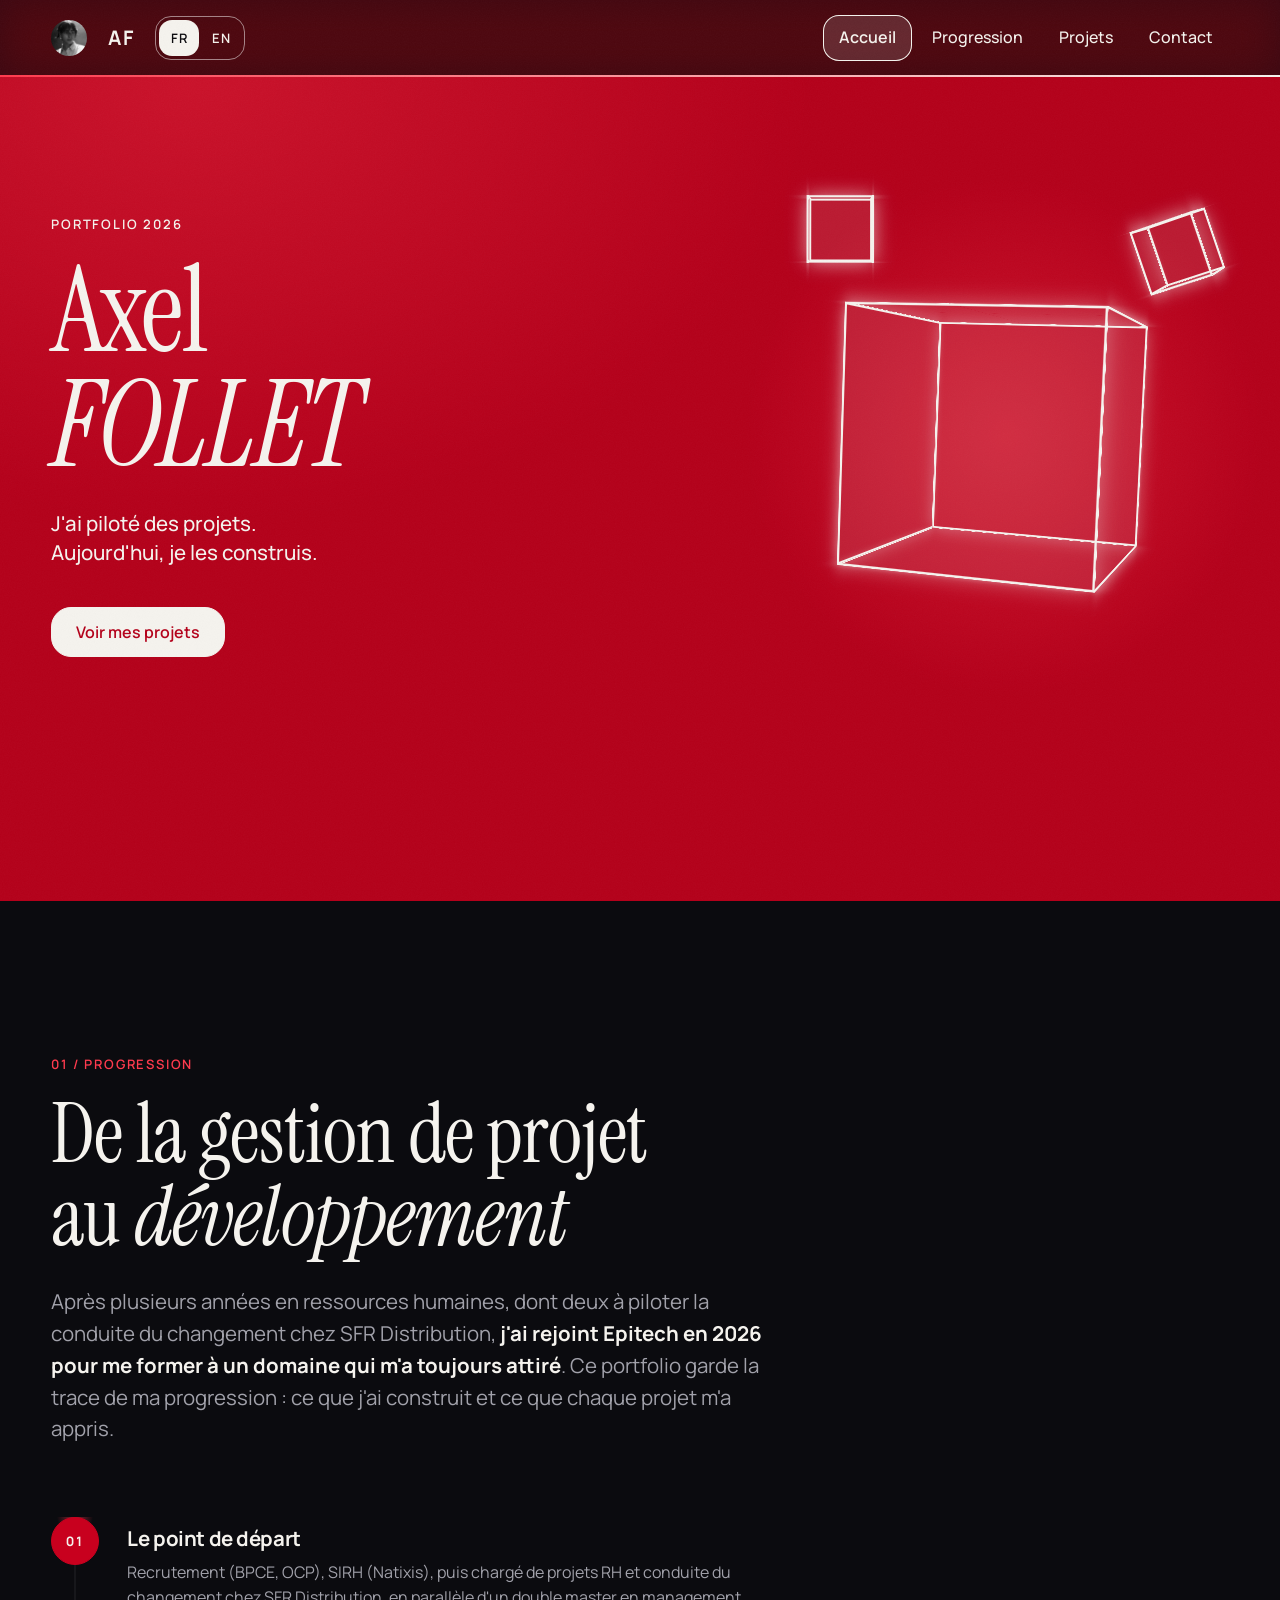
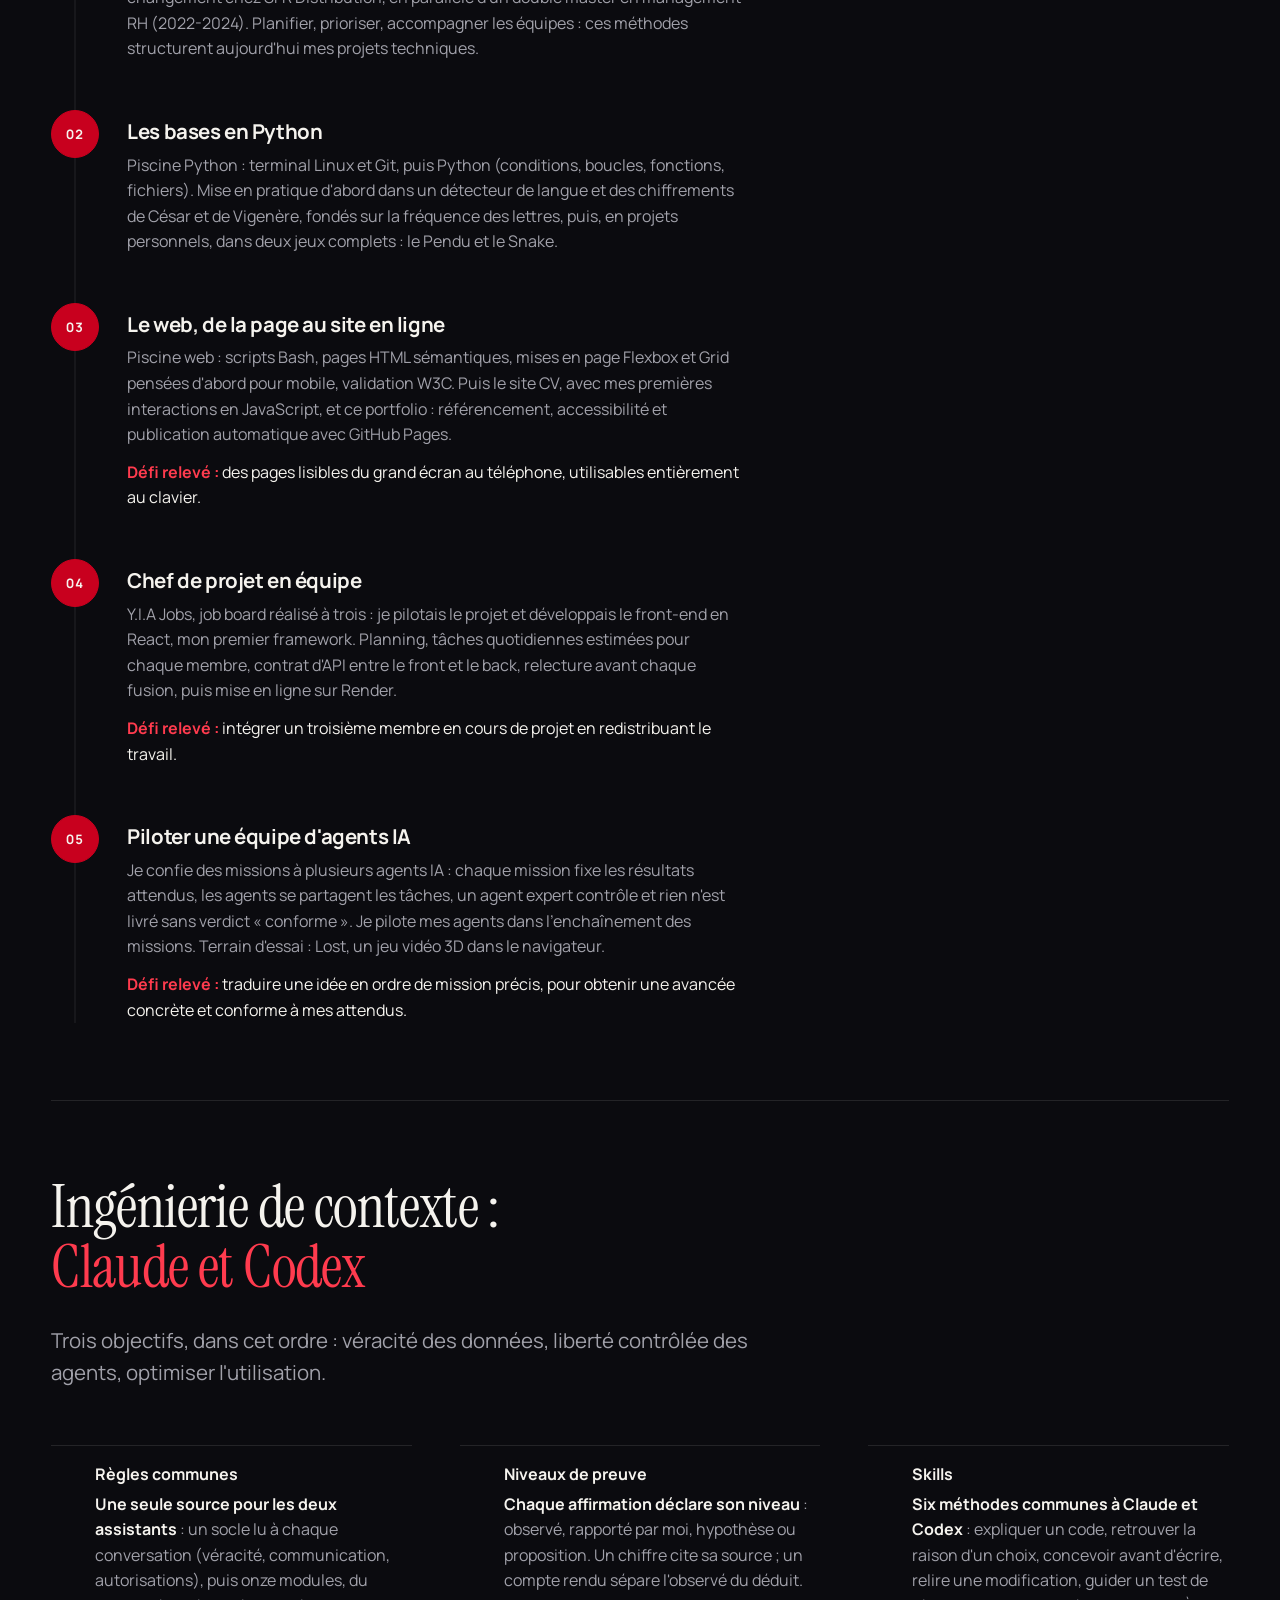
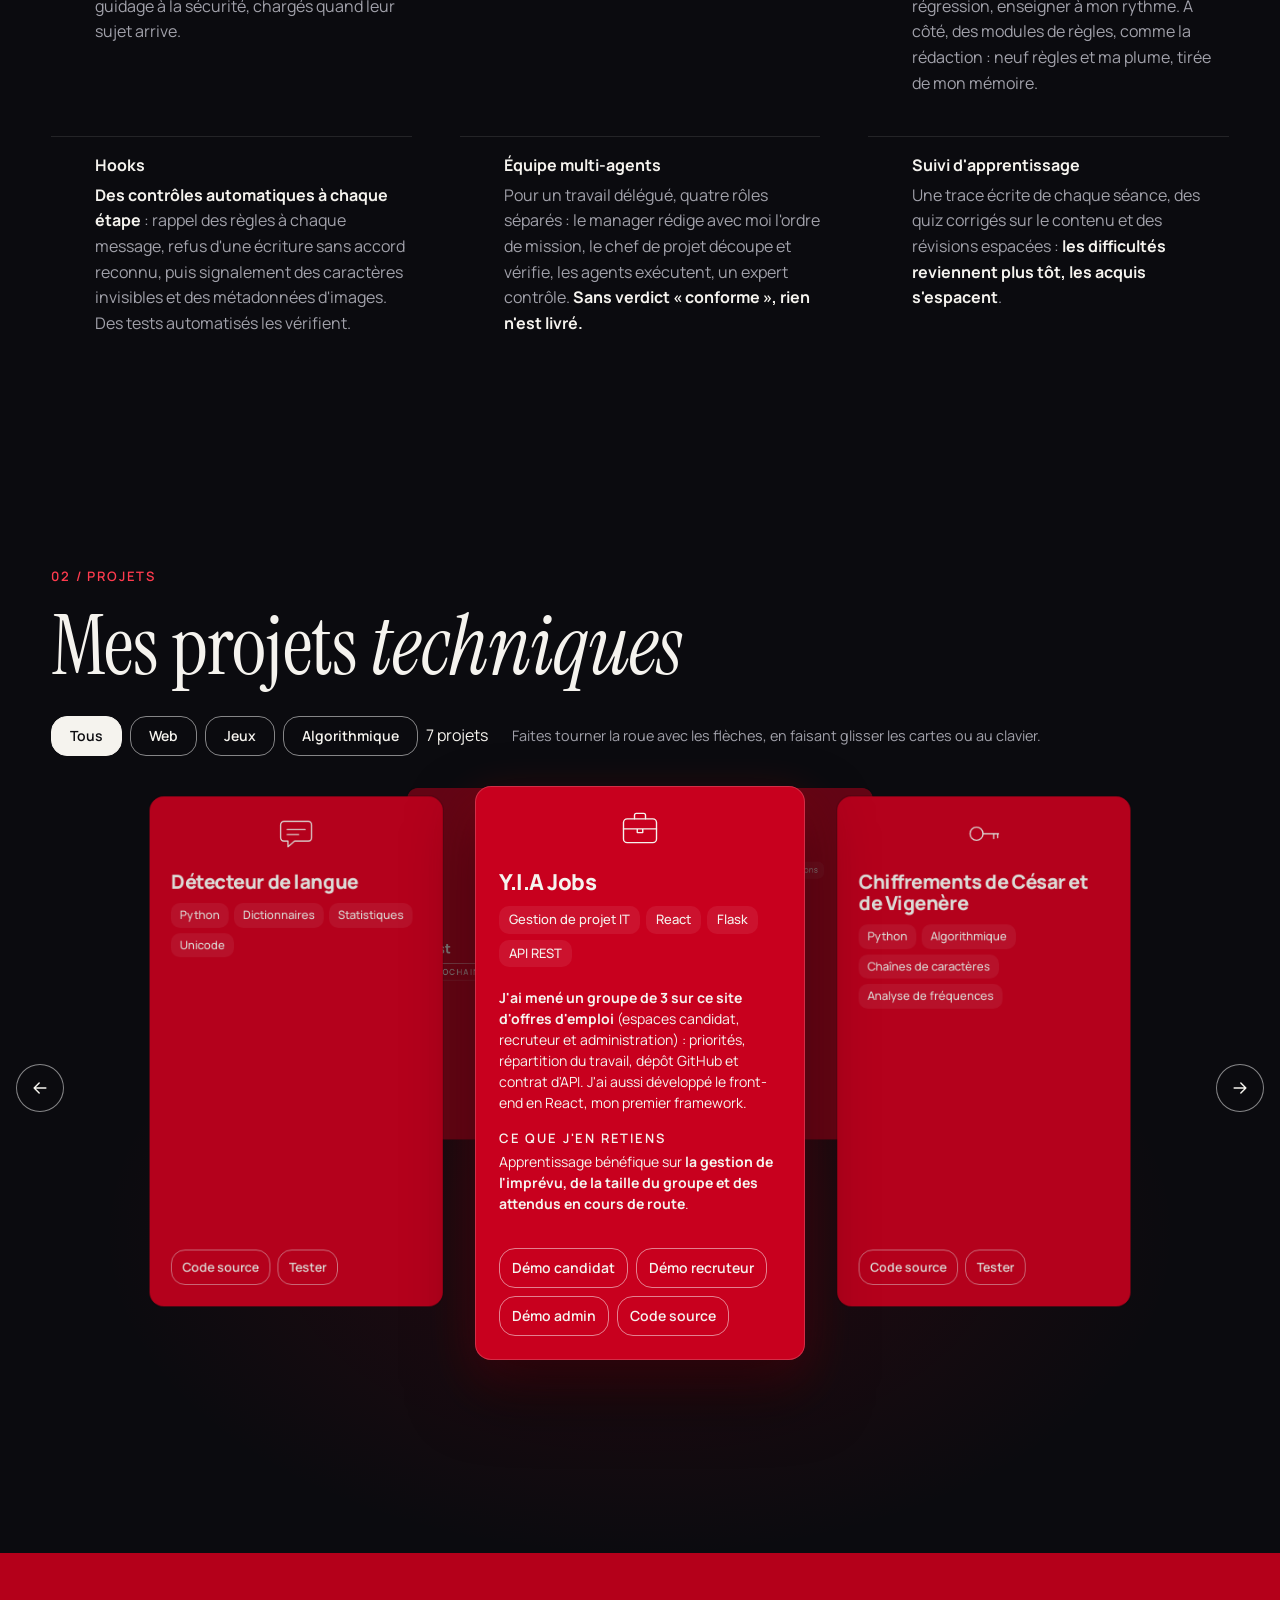
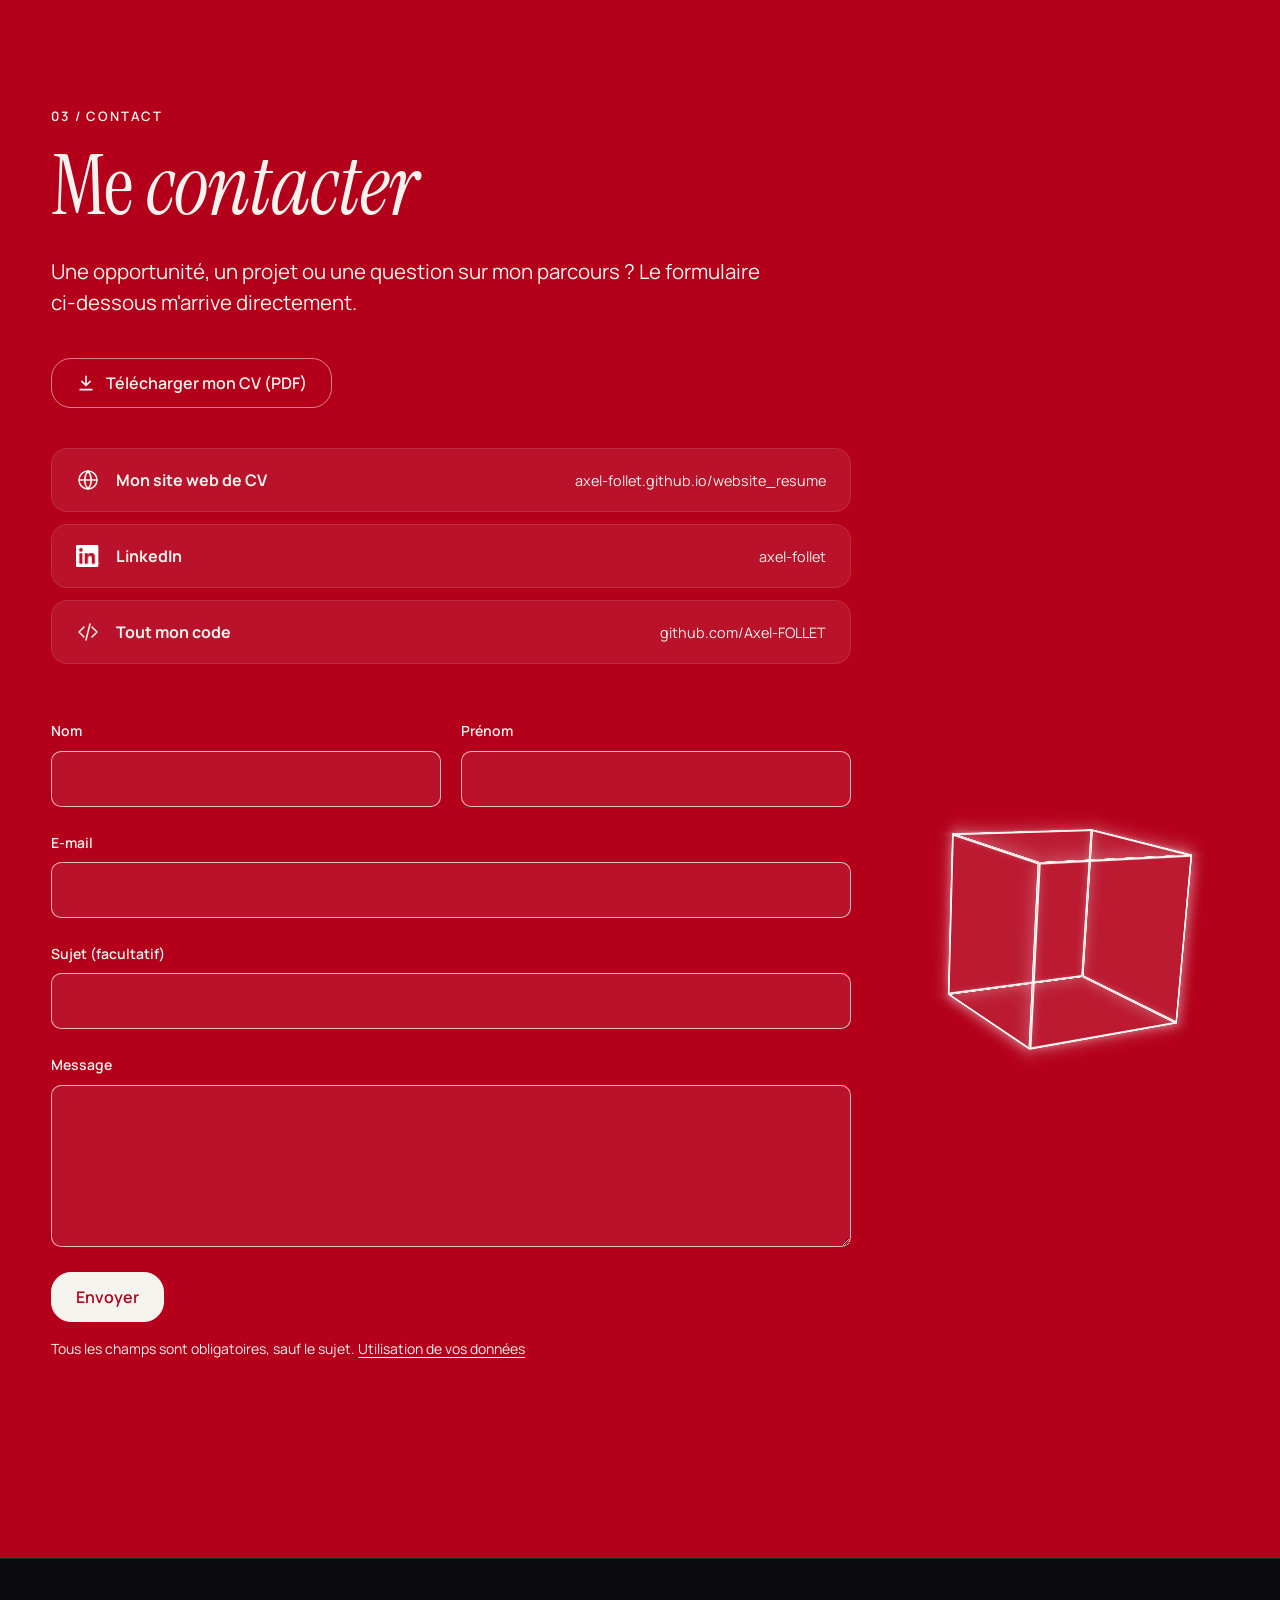
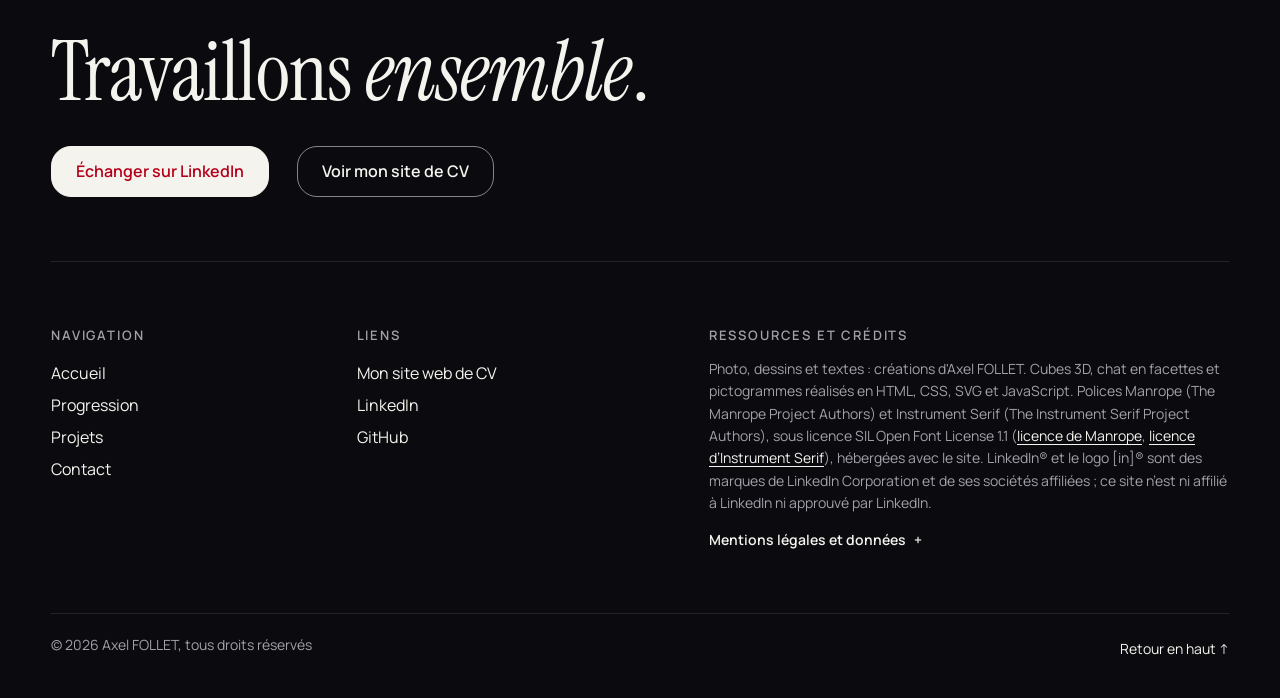
==== commit 03f67527: "v3.6" ====
--- a/index.html
+++ b/index.html
@@ -49,7 +49,7 @@
     <link rel="stylesheet" href="css/responsive.css?v=82742423eae5">
     <link rel="stylesheet" href="css/human-check.css?v=85e4238a79c0">
     <link rel="stylesheet" href="css/motion.css?v=e09e3f2f2d51">
-    <link rel="stylesheet" href="css/scroll.css?v=8c33ddc0b5e7">
+    <link rel="stylesheet" href="css/scroll.css?v=99ecfadeca1c">
     <!-- blocking="render" : la page ne s'affiche qu'une fois le script exécuté, cubes compris.
          Le fondu entre pages part ainsi d'une page complète au lieu de la voir se construire. -->
     <!-- Modules importés par main.js, demandés tous ensemble : sans cette liste, le navigateur les découvre
--- a/css/scroll.css
+++ b/css/scroll.css
@@ -48,6 +48,20 @@
 
     @supports (animation-timeline: scroll()) {
 
+        /* -------------------- DISPENSE DE reveal.js -------------------- */
+
+        /*
+         * Les entrées ci-dessous partent dès que leur bloc touche le bas de l'écran ; reveal.js ne l'affiche
+         * qu'à 10 % plus haut, puis en fondu : le début de l'entrée se jouerait sur un bloc encore invisible
+         * (jusqu'à 15 % de la distribution, mesuré). Ces blocs restent donc affichés et laissent l'entrée jouer seule.
+         * Le contact a sa propre dispense, plus bas.
+         */
+        .reveal:is(.lit-text, :has(.lit-text, .project-card)) {
+            opacity: 1;
+            translate: none;
+        }
+
+
         /* -------------------- BARRE DE PROGRESSION -------------------- */
 
         /*
